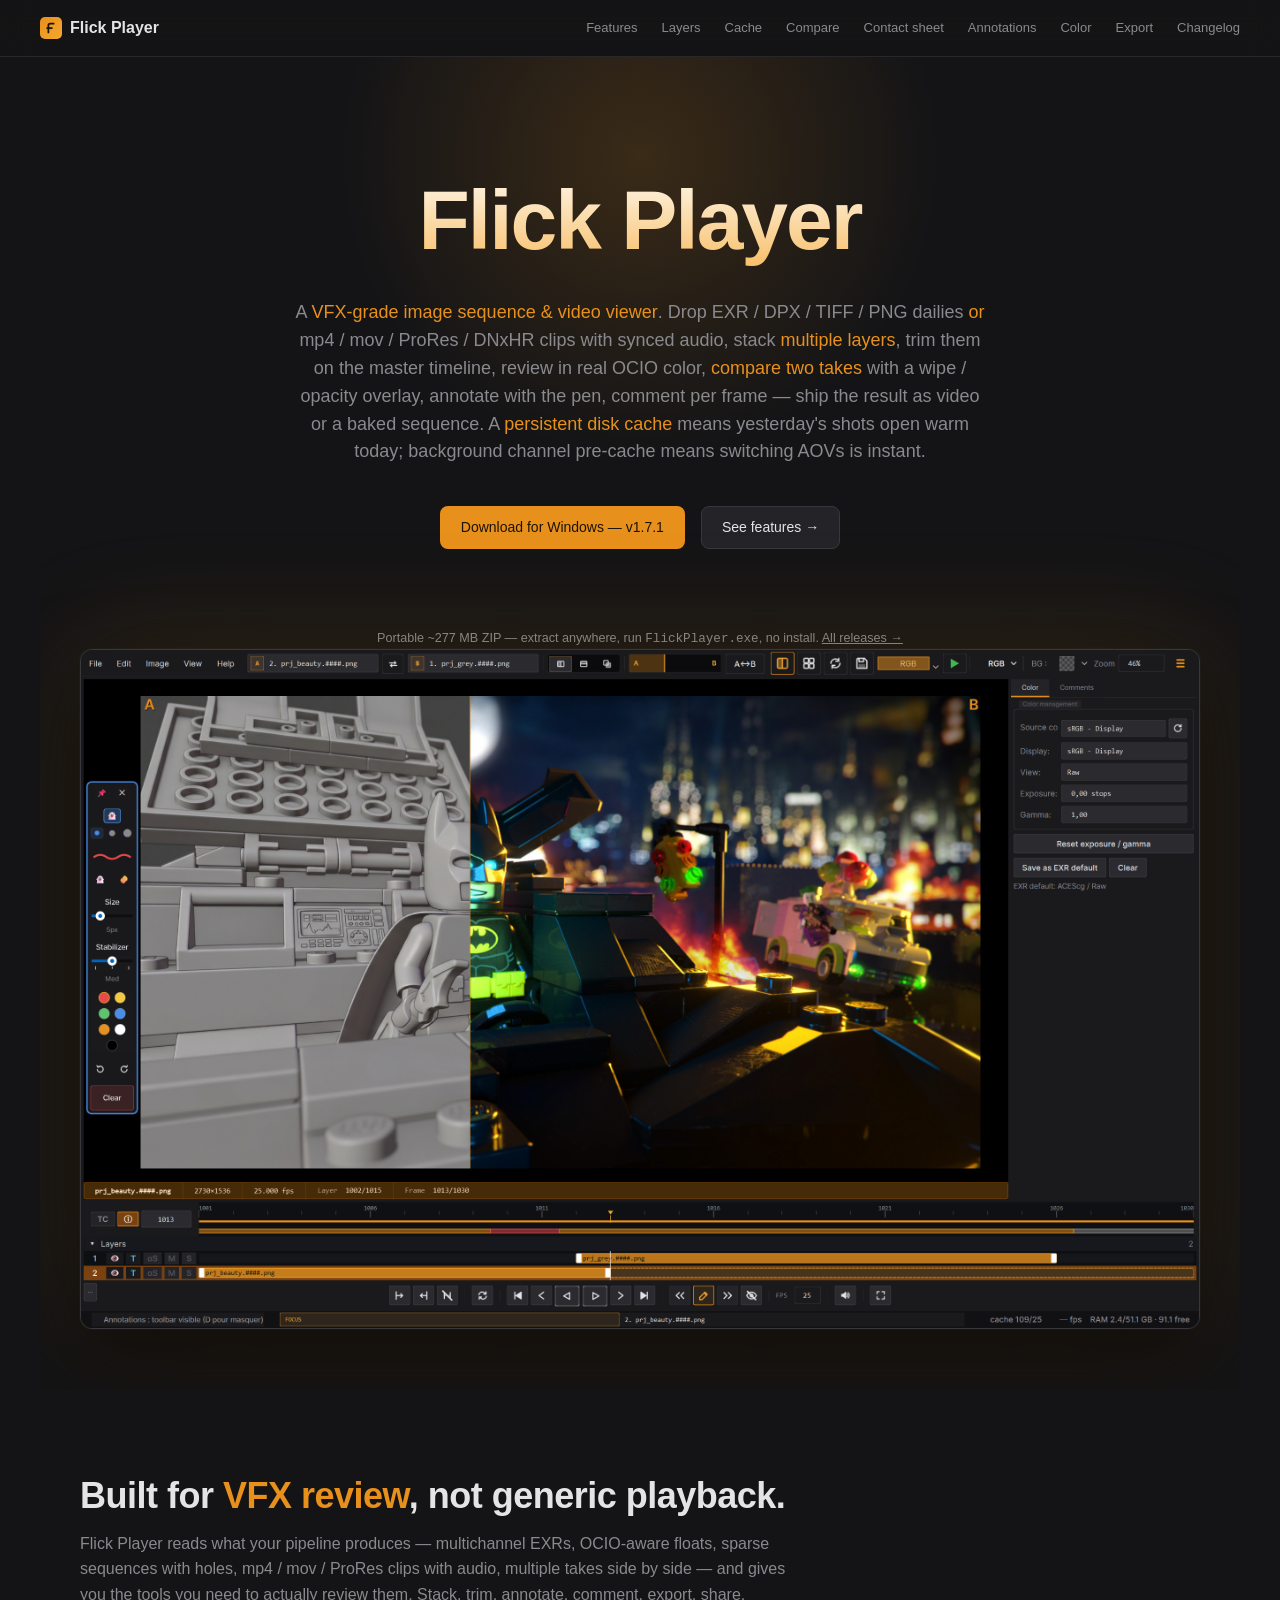
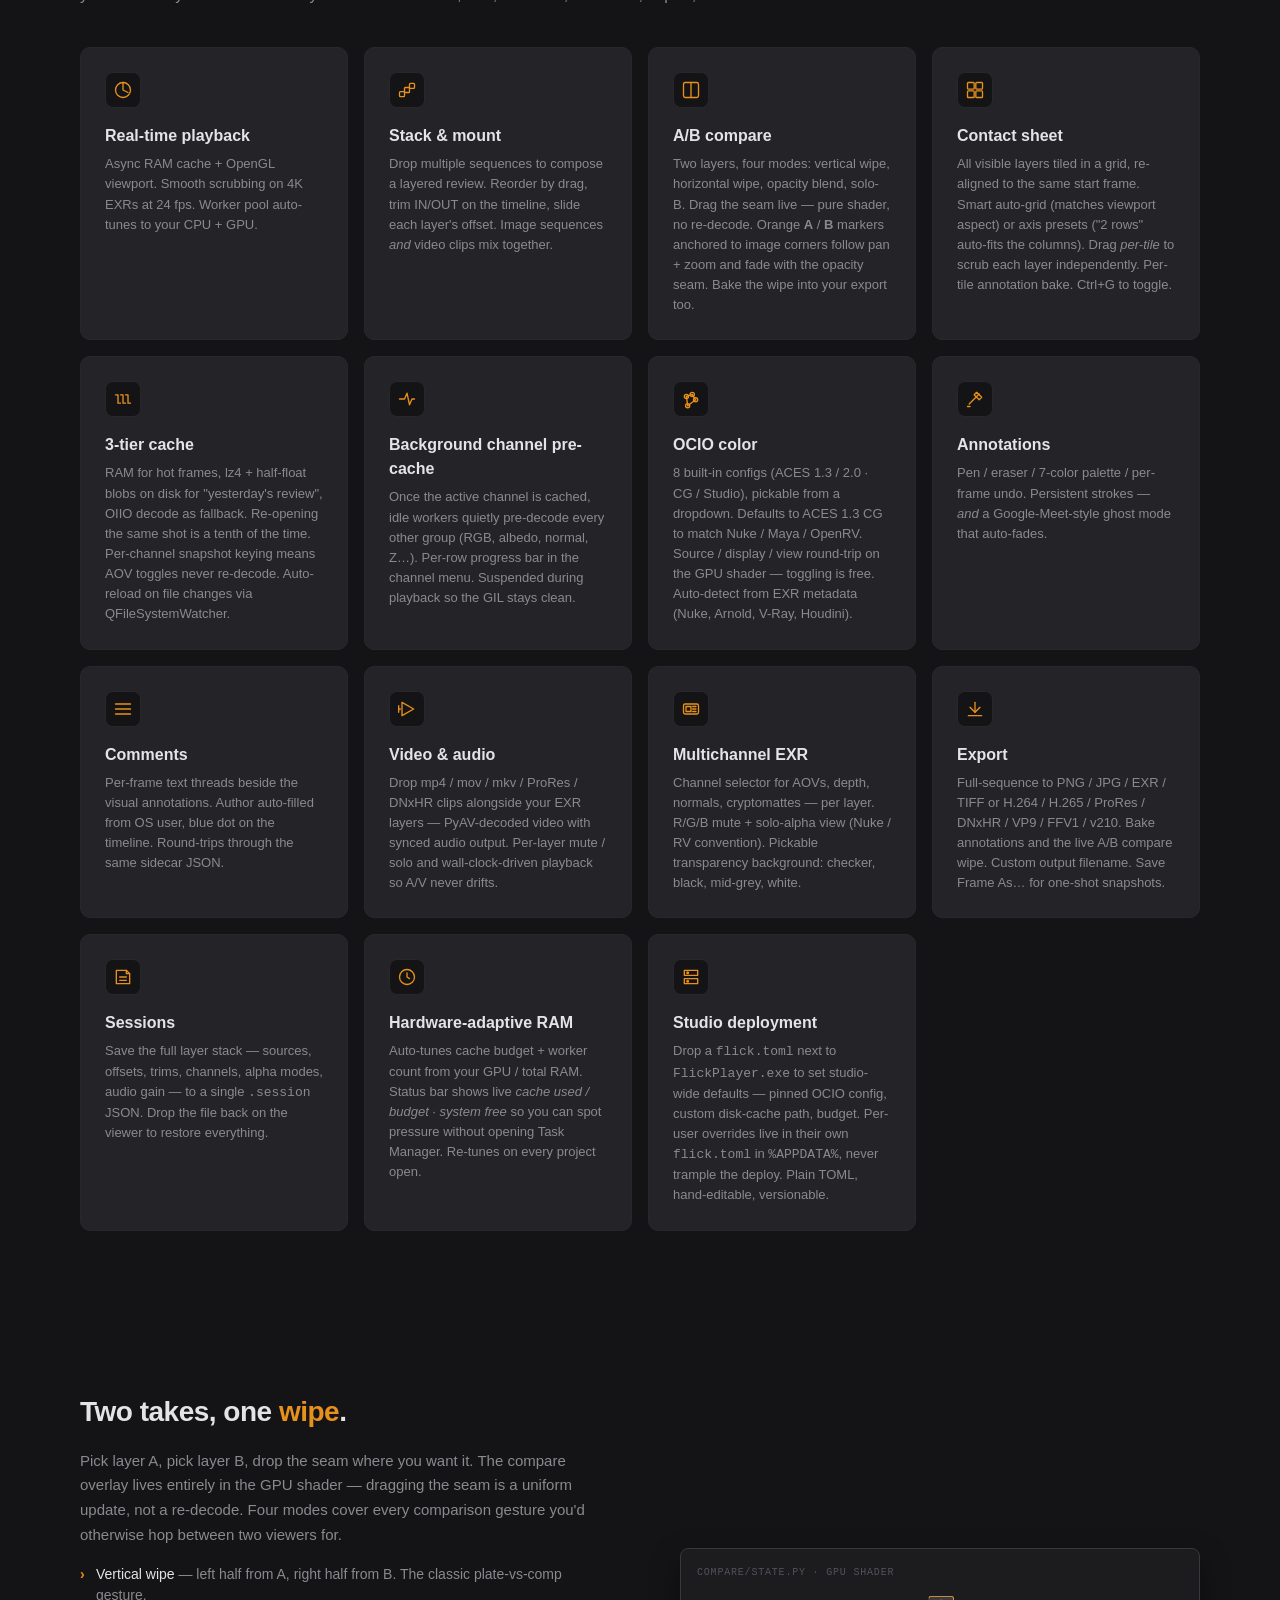
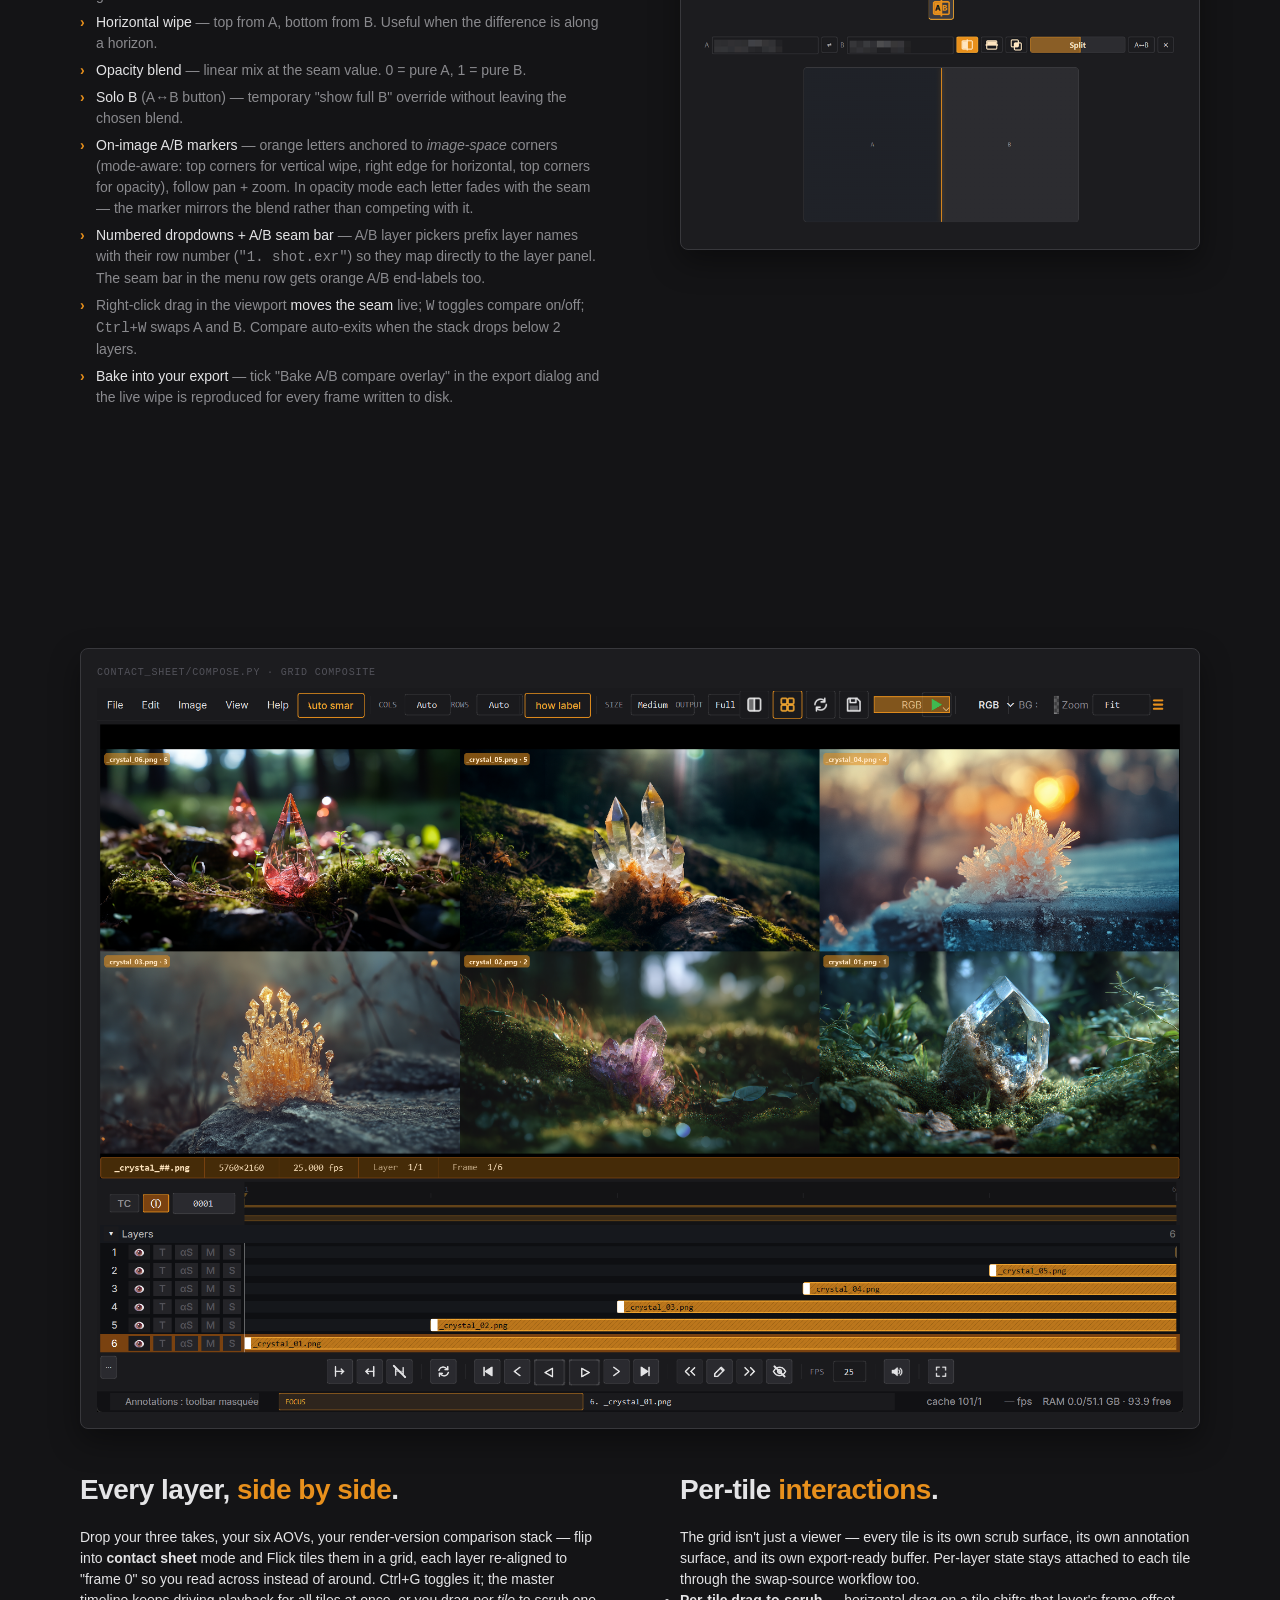
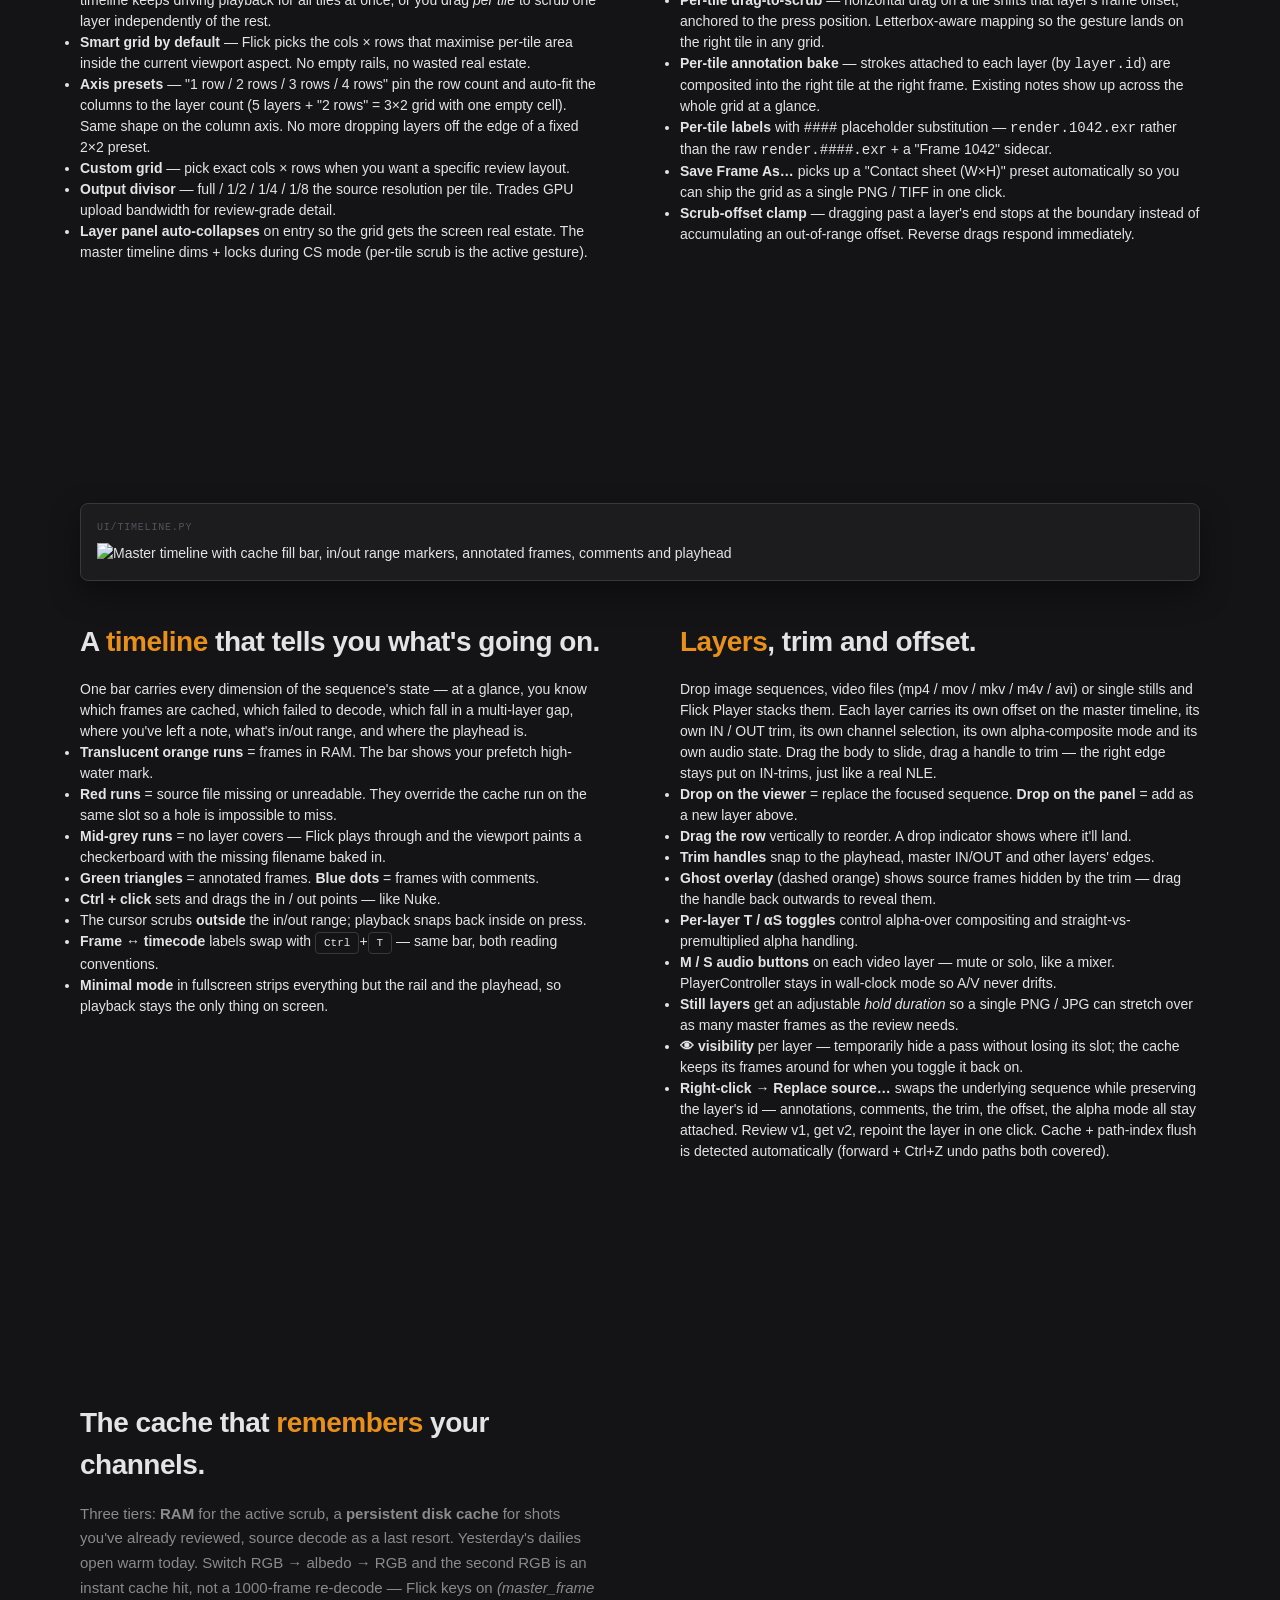
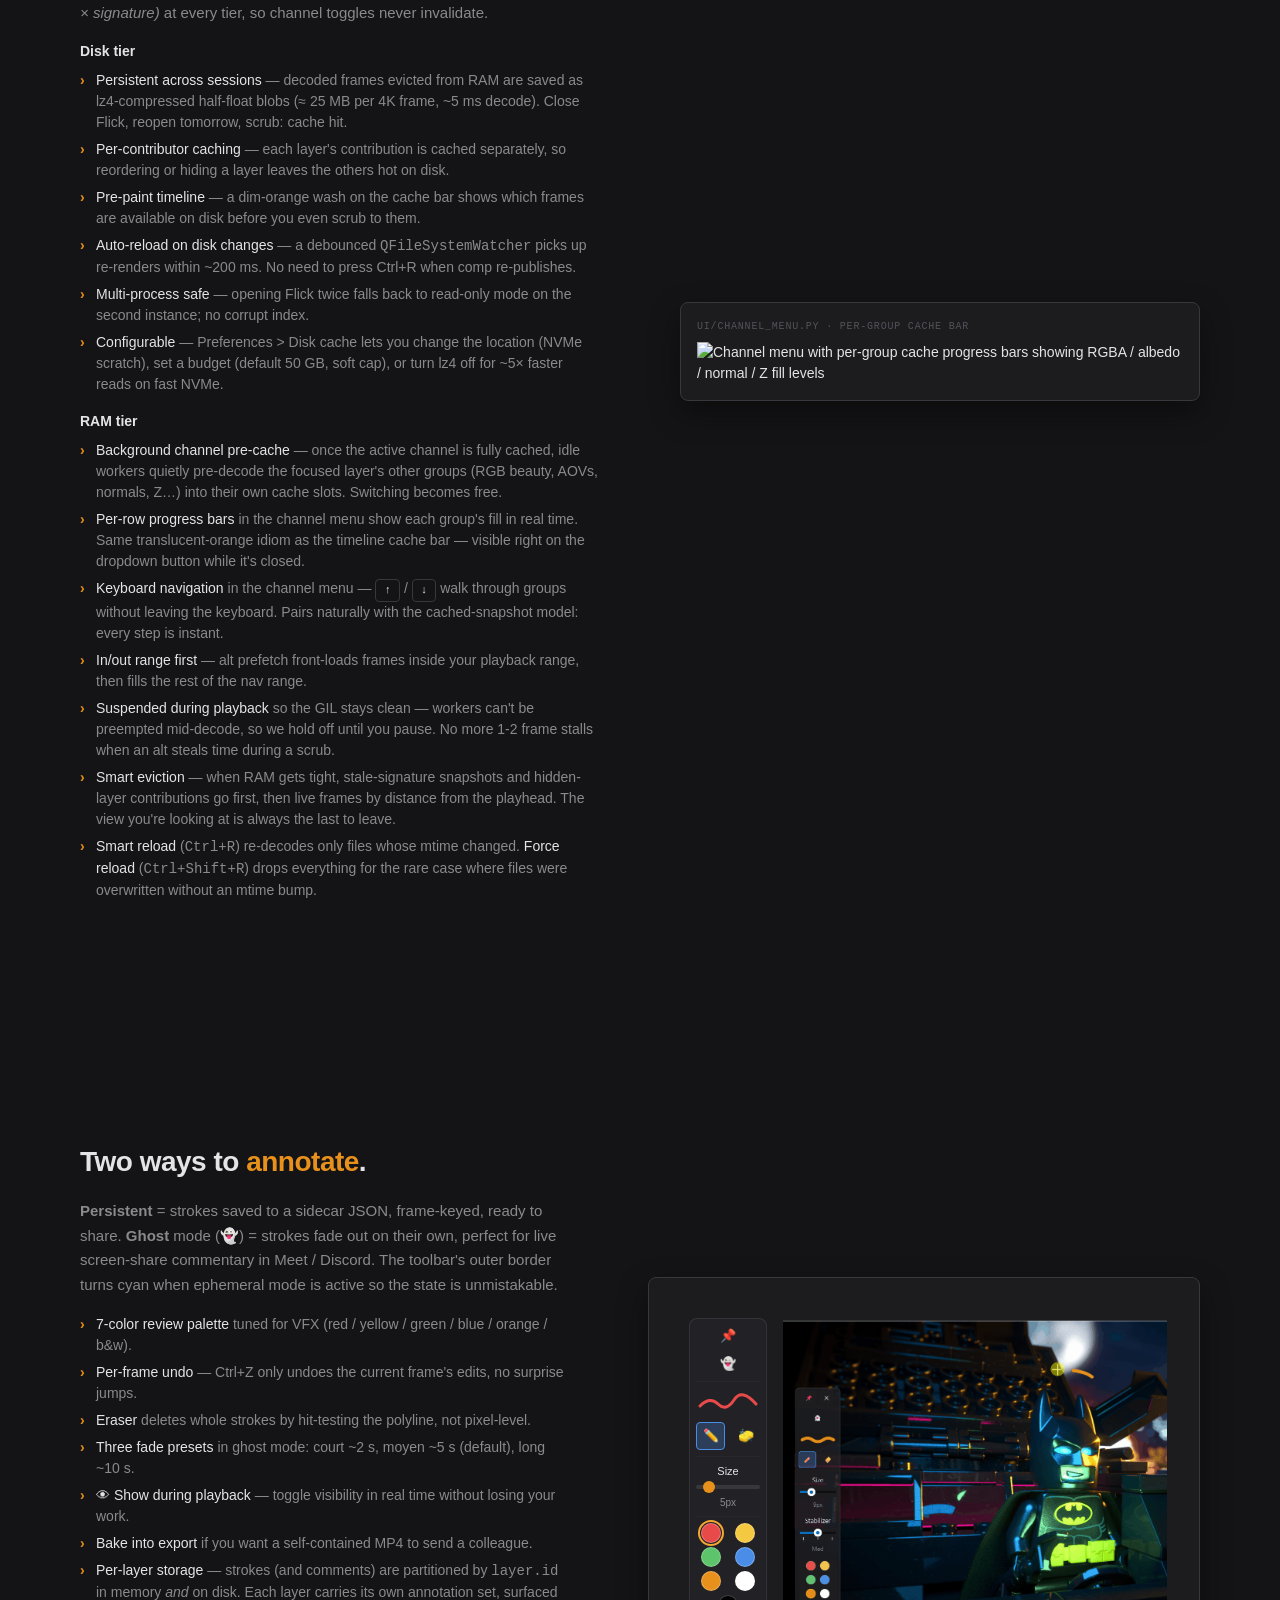
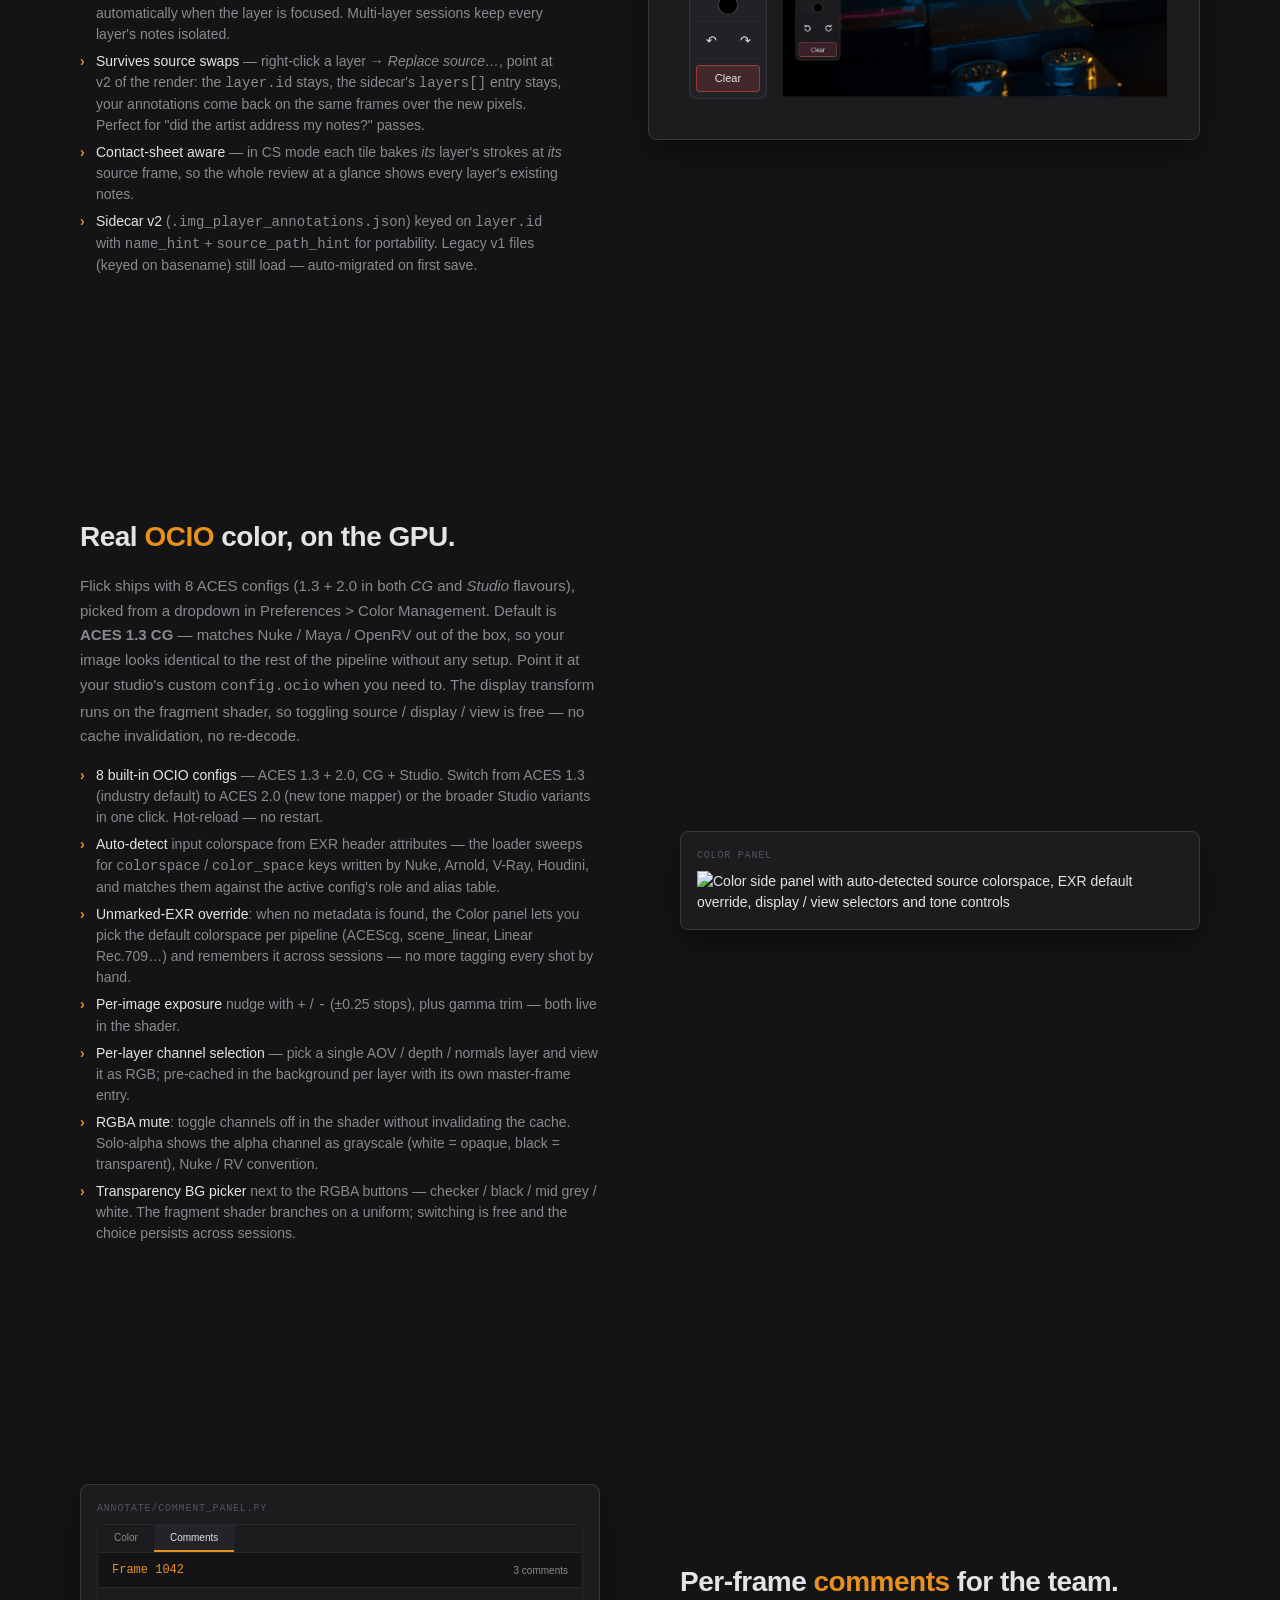
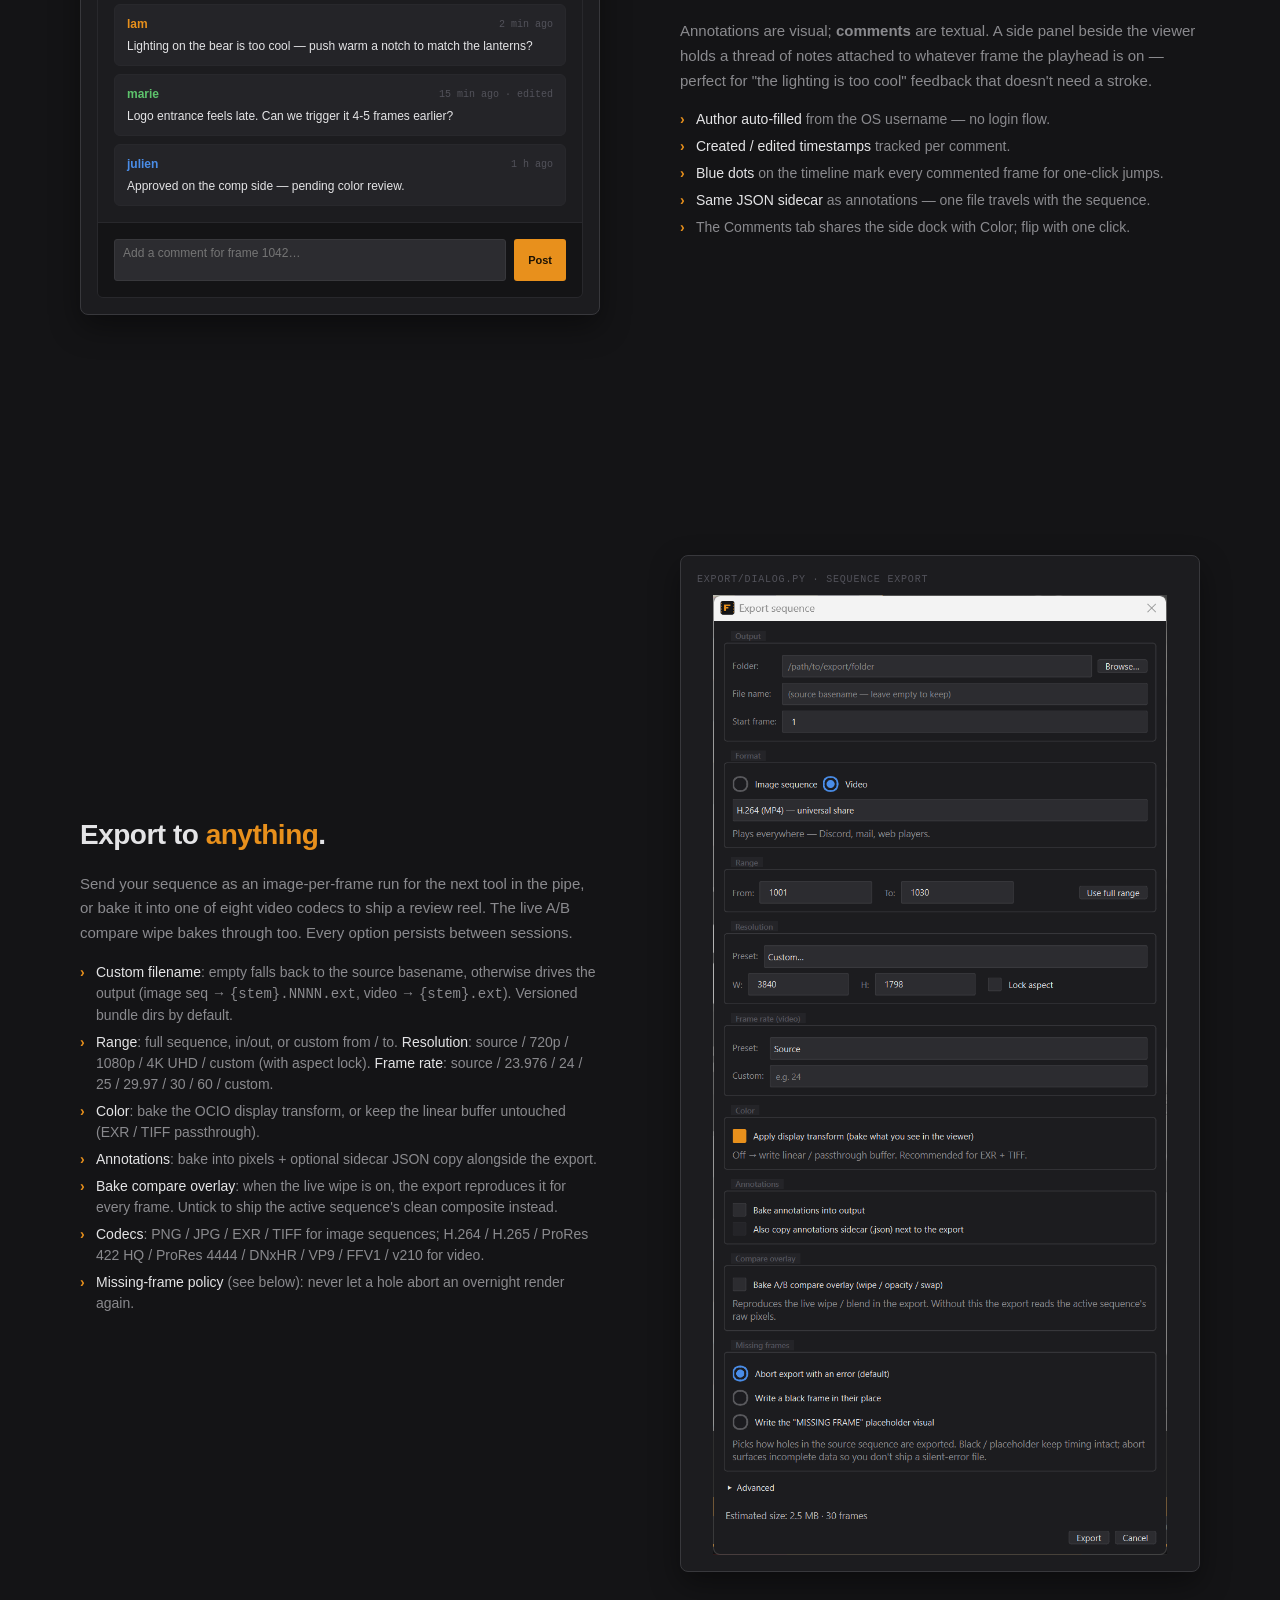
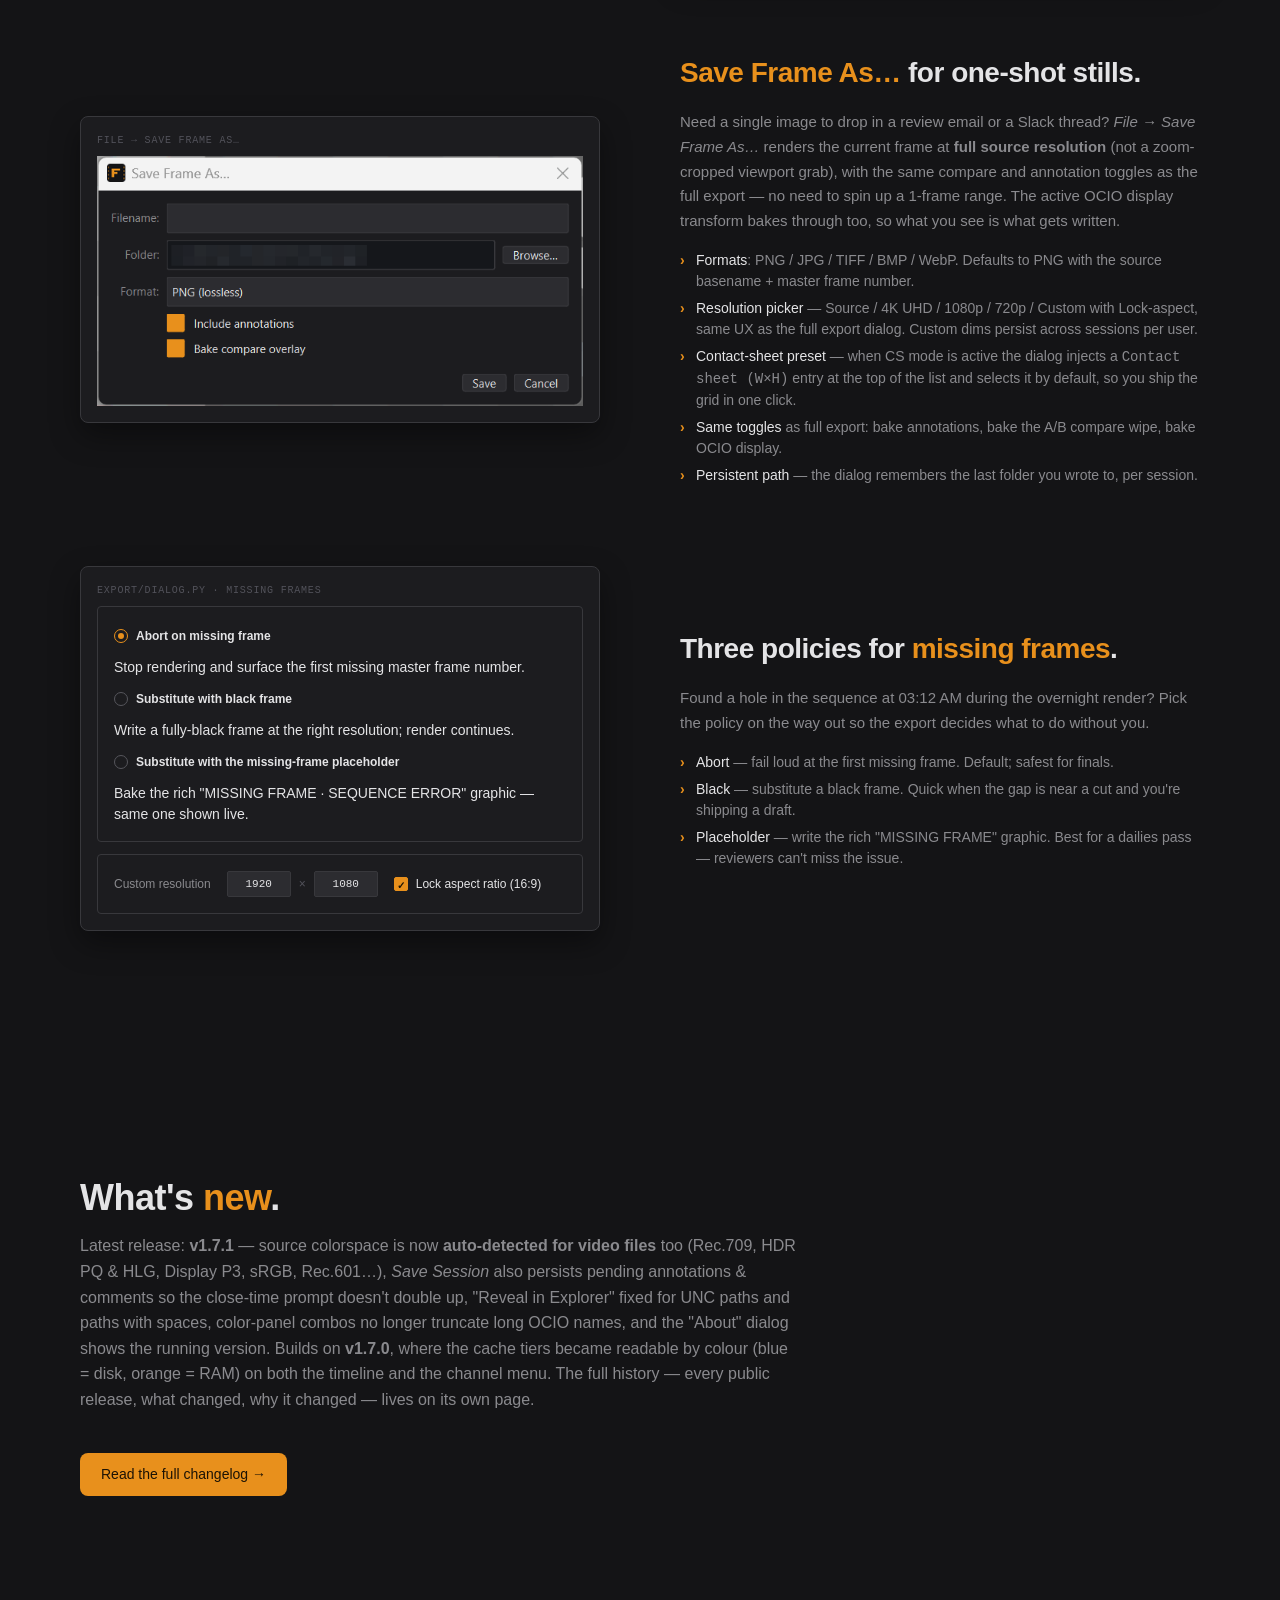
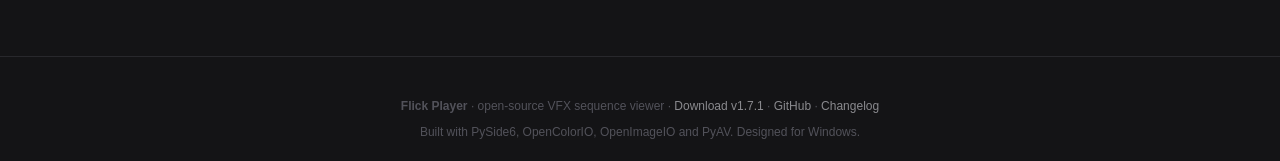
==== docs/website/index.html @ 7c861678 "docs(website): bump download links to v1.7.1 Hero CTA + footer now point at the v1.7.1 GitHub releas" ====
<!doctype html>
<html lang="en">
<head>
<meta charset="utf-8">
<meta name="viewport" content="width=device-width, initial-scale=1">
<title>Flick Player — VFX-grade image sequence viewer</title>
<link rel="stylesheet" href="styles.css">
</head>
<body>

<!-- ============================================================ Header -->
<header>
  <div class="logo">
    <div class="logo-mark">
      <svg width="14" height="14" viewBox="0 0 16 16" fill="none" stroke="#1c1305" stroke-width="2" stroke-linecap="round">
        <path d="M5 13 L5 5 Q5 3 7 3 L11 3"/>
        <path d="M3.5 8 L9 8"/>
      </svg>
    </div>
    Flick Player
  </div>
  <nav>
    <a href="#features">Features</a>
    <a href="#layers">Layers</a>
    <a href="#cache">Cache</a>
    <a href="#compare">Compare</a>
    <a href="#contact-sheet">Contact sheet</a>
    <a href="#annotations">Annotations</a>
    <a href="#color">Color</a>
    <a href="#export">Export</a>
    <a href="changelog.html">Changelog</a>
  </nav>
</header>

<!-- ============================================================ Hero -->
<section class="hero">
  <h1>Flick Player</h1>
  <p class="tag">
    A <em>VFX-grade image sequence &amp; video viewer</em>. Drop EXR / DPX / TIFF / PNG
    dailies <em>or</em> mp4 / mov / ProRes / DNxHR clips with synced audio,
    stack <em>multiple layers</em>, trim them on the master timeline, review in real
    OCIO color, <em>compare two takes</em> with a wipe / opacity overlay, annotate with
    the pen, comment per frame — ship the result as video or a baked sequence.
    A <em>persistent disk cache</em> means yesterday's shots open warm today;
    background channel pre-cache means switching AOVs is instant.
  </p>
  <div class="ctas">
    <a
      class="btn btn-primary"
      href="https://github.com/llethanh/img_player/releases/download/v1.7.1/FlickPlayer_v1.7.1.zip"
    >Download for Windows — v1.7.1</a>
    <a class="btn btn-ghost" href="#features">See features →</a>
  </div>
  <p class="dl-note" style="margin-top: var(--s-sm); font-size: 0.9em; opacity: 0.6;">
    Portable ~277&nbsp;MB ZIP — extract anywhere, run <code>FlickPlayer.exe</code>, no install.
    <a href="https://github.com/llethanh/img_player/releases" style="color: inherit;">All releases →</a>
  </p>

  <div class="app-frame">
    <img src="screenshots/hero.png" alt="Flick Player — main interface with annotation toolbar, missing-frame placeholder, multi-layer timeline and transport bar" class="hero-shot">
  </div>
</section>

<!-- ============================================================ Features grid -->
<section id="features">
  <h2>Built for <span class="accent">VFX review</span>, not generic playback.</h2>
  <p class="lede">
    Flick Player reads what your pipeline produces — multichannel EXRs, OCIO-aware
    floats, sparse sequences with holes, mp4 / mov / ProRes clips with audio,
    multiple takes side by side — and gives you the tools you need to actually
    review them. Stack, trim, annotate, comment, export, share.
  </p>

  <div class="feature-grid">
    <div class="feature-card">
      <div class="icon">
        <svg width="20" height="20" viewBox="0 0 24 24" fill="none" stroke="currentColor" stroke-width="1.6" stroke-linecap="round" stroke-linejoin="round"><circle cx="12" cy="12" r="9"/><path d="M12 3v9l6 3"/></svg>
      </div>
      <h3>Real-time playback</h3>
      <p>Async RAM cache + OpenGL viewport. Smooth scrubbing on 4K EXRs at 24 fps. Worker pool auto-tunes to your CPU + GPU.</p>
    </div>
    <a href="#layers" class="feature-card">
      <div class="icon">
        <svg width="20" height="20" viewBox="0 0 24 24" fill="none" stroke="currentColor" stroke-width="1.6" stroke-linecap="round" stroke-linejoin="round"><rect x="3" y="14" width="6" height="6" rx="1"/><rect x="9" y="9" width="6" height="6" rx="1"/><rect x="15" y="4" width="6" height="6" rx="1"/></svg>
      </div>
      <h3>Stack &amp; mount</h3>
      <p>Drop multiple sequences to compose a layered review. Reorder by drag, trim IN/OUT on the timeline, slide each layer's offset. Image sequences <em>and</em> video clips mix together.</p>
    </a>
    <a href="#compare" class="feature-card">
      <div class="icon">
        <svg width="20" height="20" viewBox="0 0 24 24" fill="none" stroke="currentColor" stroke-width="1.6" stroke-linecap="round" stroke-linejoin="round"><rect x="3" y="3" width="18" height="18" rx="2"/><line x1="12" y1="3" x2="12" y2="21"/></svg>
      </div>
      <h3>A/B compare</h3>
      <p>Two layers, four modes: vertical wipe, horizontal wipe, opacity blend, solo-B. Drag the seam live — pure shader, no re-decode. Orange <strong>A</strong> / <strong>B</strong> markers anchored to image corners follow pan + zoom and fade with the opacity seam. Bake the wipe into your export too.</p>
    </a>
    <a href="#contact-sheet" class="feature-card">
      <div class="icon">
        <svg width="20" height="20" viewBox="0 0 24 24" fill="none" stroke="currentColor" stroke-width="1.6" stroke-linecap="round" stroke-linejoin="round"><rect x="3" y="3" width="8" height="8" rx="1"/><rect x="13" y="3" width="8" height="8" rx="1"/><rect x="3" y="13" width="8" height="8" rx="1"/><rect x="13" y="13" width="8" height="8" rx="1"/></svg>
      </div>
      <h3>Contact sheet</h3>
      <p>All visible layers tiled in a grid, re-aligned to the same start frame. Smart auto-grid (matches viewport aspect) or axis presets ("2 rows" auto-fits the columns). Drag <em>per-tile</em> to scrub each layer independently. Per-tile annotation bake. Ctrl+G to toggle.</p>
    </a>
    <a href="#cache" class="feature-card">
      <div class="icon">
        <svg width="20" height="20" viewBox="0 0 24 24" fill="none" stroke="currentColor" stroke-width="1.6" stroke-linecap="round" stroke-linejoin="round"><polyline points="3 7 6 7 6 17 9 17"/><polyline points="9 7 12 7 12 17 15 17"/><polyline points="15 7 18 7 18 17 21 17"/></svg>
      </div>
      <h3>3-tier cache</h3>
      <p>RAM for hot frames, lz4 + half-float blobs on disk for "yesterday's review", OIIO decode as fallback. Re-opening the same shot is a tenth of the time. Per-channel snapshot keying means AOV toggles never re-decode. Auto-reload on file changes via QFileSystemWatcher.</p>
    </a>
    <a href="#cache" class="feature-card">
      <div class="icon">
        <svg width="20" height="20" viewBox="0 0 24 24" fill="none" stroke="currentColor" stroke-width="1.6" stroke-linecap="round" stroke-linejoin="round"><path d="M3 12h6l3 -7l3 14l3 -7h3"/></svg>
      </div>
      <h3>Background channel pre-cache</h3>
      <p>Once the active channel is cached, idle workers quietly pre-decode every other group (RGB, albedo, normal, Z…). Per-row progress bar in the channel menu. Suspended during playback so the GIL stays clean.</p>
    </a>
    <a href="#color" class="feature-card">
      <div class="icon">
        <svg width="20" height="20" viewBox="0 0 24 24" fill="none" stroke="currentColor" stroke-width="1.6" stroke-linecap="round" stroke-linejoin="round"><circle cx="13.5" cy="6.5" r="2.5"/><circle cx="17.5" cy="13" r="2.5"/><circle cx="8" cy="20" r="2.5"/><circle cx="6.5" cy="9" r="2.5"/><line x1="6.5" y1="9" x2="13.5" y2="6.5"/><line x1="13.5" y1="6.5" x2="17.5" y2="13"/><line x1="8" y1="20" x2="6.5" y2="9"/><line x1="8" y1="20" x2="17.5" y2="13"/></svg>
      </div>
      <h3>OCIO color</h3>
      <p>8 built-in configs (ACES 1.3 / 2.0 · CG / Studio), pickable from a dropdown. Defaults to ACES 1.3 CG to match Nuke / Maya / OpenRV. Source / display / view round-trip on the GPU shader — toggling is free. Auto-detect from EXR metadata (Nuke, Arnold, V-Ray, Houdini).</p>
    </a>
    <a href="#annotations" class="feature-card">
      <div class="icon">
        <svg width="20" height="20" viewBox="0 0 24 24" fill="none" stroke="currentColor" stroke-width="1.6" stroke-linecap="round" stroke-linejoin="round"><path d="M5 18 L17 6"/><path d="M14 4 L20 10 L17 13 L11 7 Z"/><path d="M3 21 L6 21"/></svg>
      </div>
      <h3>Annotations</h3>
      <p>Pen / eraser / 7-color palette / per-frame undo. Persistent strokes — <em>and</em> a Google-Meet-style ghost mode that auto-fades.</p>
    </a>
    <a href="#comments" class="feature-card">
      <div class="icon">
        <svg width="20" height="20" viewBox="0 0 24 24" fill="none" stroke="currentColor" stroke-width="1.6" stroke-linecap="round" stroke-linejoin="round"><path d="M3 6h18M3 12h18M3 18h18"/></svg>
      </div>
      <h3>Comments</h3>
      <p>Per-frame text threads beside the visual annotations. Author auto-filled from OS user, blue dot on the timeline. Round-trips through the same sidecar JSON.</p>
    </a>
    <div class="feature-card">
      <div class="icon">
        <svg width="20" height="20" viewBox="0 0 24 24" fill="none" stroke="currentColor" stroke-width="1.6" stroke-linecap="round" stroke-linejoin="round"><polygon points="6 4 20 12 6 20 6 4"/><path d="M2 8 v8"/><path d="M2 12 h2"/></svg>
      </div>
      <h3>Video &amp; audio</h3>
      <p>Drop mp4 / mov / mkv / ProRes / DNxHR clips alongside your EXR layers — PyAV-decoded video with synced audio output. Per-layer mute / solo and wall-clock-driven playback so A/V never drifts.</p>
    </div>
    <div class="feature-card">
      <div class="icon">
        <svg width="20" height="20" viewBox="0 0 24 24" fill="none" stroke="currentColor" stroke-width="1.6" stroke-linecap="round" stroke-linejoin="round"><rect x="3" y="6" width="18" height="12" rx="2"/><rect x="6" y="9" width="6" height="6"/><line x1="14" y1="9" x2="18" y2="9"/><line x1="14" y1="12" x2="18" y2="12"/><line x1="14" y1="15" x2="18" y2="15"/></svg>
      </div>
      <h3>Multichannel EXR</h3>
      <p>Channel selector for AOVs, depth, normals, cryptomattes — per layer. R/G/B mute + solo-alpha view (Nuke / RV convention). Pickable transparency background: checker, black, mid-grey, white.</p>
    </div>
    <a href="#export" class="feature-card">
      <div class="icon">
        <svg width="20" height="20" viewBox="0 0 24 24" fill="none" stroke="currentColor" stroke-width="1.6" stroke-linecap="round" stroke-linejoin="round"><path d="M12 4v12"/><polyline points="6 10 12 16 18 10"/><path d="M4 20h16"/></svg>
      </div>
      <h3>Export</h3>
      <p>Full-sequence to PNG / JPG / EXR / TIFF or H.264 / H.265 / ProRes / DNxHR / VP9 / FFV1 / v210. Bake annotations and the live A/B compare wipe. Custom output filename. Save Frame As… for one-shot snapshots.</p>
    </a>
    <div class="feature-card">
      <div class="icon">
        <svg width="20" height="20" viewBox="0 0 24 24" fill="none" stroke="currentColor" stroke-width="1.6" stroke-linecap="round" stroke-linejoin="round"><path d="M4 4h12l4 4v12H4z"/><path d="M16 4v4h4"/><path d="M8 12h8M8 16h8"/></svg>
      </div>
      <h3>Sessions</h3>
      <p>Save the full layer stack — sources, offsets, trims, channels, alpha modes, audio gain — to a single <code>.session</code> JSON. Drop the file back on the viewer to restore everything.</p>
    </div>
    <div class="feature-card">
      <div class="icon">
        <svg width="20" height="20" viewBox="0 0 24 24" fill="none" stroke="currentColor" stroke-width="1.6" stroke-linecap="round" stroke-linejoin="round"><circle cx="12" cy="12" r="9"/><path d="M12 7v5l3 2"/></svg>
      </div>
      <h3>Hardware-adaptive RAM</h3>
      <p>Auto-tunes cache budget + worker count from your GPU / total RAM. Status bar shows live <em>cache used / budget · system free</em> so you can spot pressure without opening Task Manager. Re-tunes on every project open.</p>
    </div>
    <div class="feature-card">
      <div class="icon">
        <svg width="20" height="20" viewBox="0 0 24 24" fill="none" stroke="currentColor" stroke-width="1.6" stroke-linecap="round" stroke-linejoin="round"><path d="M4 4h16v6H4z"/><path d="M4 14h16v6H4z"/><circle cx="8" cy="7" r="1" fill="currentColor"/><circle cx="8" cy="17" r="1" fill="currentColor"/></svg>
      </div>
      <h3>Studio deployment</h3>
      <p>Drop a <code>flick.toml</code> next to <code>FlickPlayer.exe</code> to set studio-wide defaults — pinned OCIO config, custom disk-cache path, budget. Per-user overrides live in their own <code>flick.toml</code> in <code>%APPDATA%</code>, never trample the deploy. Plain TOML, hand-editable, versionable.</p>
    </div>
  </div>
</section>


<!-- ============================================================ Compare -->
<section id="compare">
  <div class="feature-detail">
    <div class="copy">
      <h2>Two takes, one <span class="accent">wipe</span>.</h2>
      <p>
        Pick layer A, pick layer B, drop the seam where you want it. The compare
        overlay lives entirely in the GPU shader — dragging the seam is a uniform
        update, not a re-decode. Four modes cover every comparison gesture you'd
        otherwise hop between two viewers for.
      </p>
      <ul>
        <li><b>Vertical wipe</b> — left half from A, right half from B. The classic plate-vs-comp gesture.</li>
        <li><b>Horizontal wipe</b> — top from A, bottom from B. Useful when the difference is along a horizon.</li>
        <li><b>Opacity blend</b> — linear mix at the seam value. 0 = pure A, 1 = pure B.</li>
        <li><b>Solo B</b> (A↔B button) — temporary "show full B" override without leaving the chosen blend.</li>
        <li><b>On-image A/B markers</b> — orange letters anchored to <em>image-space</em> corners (mode-aware: top corners for vertical wipe, right edge for horizontal, top corners for opacity), follow pan + zoom. In opacity mode each letter fades with the seam — the marker mirrors the blend rather than competing with it.</li>
        <li><b>Numbered dropdowns + A/B seam bar</b> — A/B layer pickers prefix layer names with their row number (<code>"1. shot.exr"</code>) so they map directly to the layer panel. The seam bar in the menu row gets orange A/B end-labels too.</li>
        <li>Right-click drag in the viewport <b>moves the seam</b> live; <code>W</code> toggles compare on/off; <code>Ctrl+W</code> swaps A and B. Compare auto-exits when the stack drops below 2 layers.</li>
        <li><b>Bake into your export</b> — tick "Bake A/B compare overlay" in the export dialog and the live wipe is reproduced for every frame written to disk.</li>
      </ul>
    </div>
    <div class="mockup mockup-fit">
      <div class="mockup-label">compare/state.py · GPU shader</div>
      <img src="screenshots/compare_tool.png" alt="Two-layer A/B compare overlay with vertical seam between layer A and layer B" class="mockup-shot">
    </div>
  </div>
</section>

<!-- ============================================================ Contact sheet -->
<section id="contact-sheet">
  <div class="feature-stack">
    <div class="mockup mockup-wide">
      <div class="mockup-label">contact_sheet/compose.py · grid composite</div>
      <img src="screenshots/contact sheet mode.png" alt="Contact sheet mode showing every visible layer tiled in a grid, each with its own label and frame number" class="mockup-shot">
    </div>
    <div class="copy-twoup">
      <div class="copy">
        <h2>Every layer, <span class="accent">side by side</span>.</h2>
        <p>
          Drop your three takes, your six AOVs, your render-version comparison
          stack — flip into <b>contact sheet</b> mode and Flick tiles them in a
          grid, each layer re-aligned to "frame 0" so you read across instead of
          around. Ctrl+G toggles it; the master timeline keeps driving playback
          for all tiles at once, or you drag <em>per tile</em> to scrub one layer
          independently of the rest.
        </p>
        <ul>
          <li><b>Smart grid by default</b> — Flick picks the cols × rows that
              maximise per-tile area inside the current viewport aspect. No
              empty rails, no wasted real estate.</li>
          <li><b>Axis presets</b> — "1 row / 2 rows / 3 rows / 4 rows" pin the
              row count and auto-fit the columns to the layer count (5 layers +
              "2 rows" = 3×2 grid with one empty cell). Same shape on the
              column axis. No more dropping layers off the edge of a fixed 2×2
              preset.</li>
          <li><b>Custom grid</b> — pick exact cols × rows when you want a
              specific review layout.</li>
          <li><b>Output divisor</b> — full / 1/2 / 1/4 / 1/8 the source
              resolution per tile. Trades GPU upload bandwidth for review-grade
              detail.</li>
          <li><b>Layer panel auto-collapses</b> on entry so the grid gets the
              screen real estate. The master timeline dims + locks during CS
              mode (per-tile scrub is the active gesture).</li>
        </ul>
      </div>
      <div class="copy">
        <h2>Per-tile <span class="accent">interactions</span>.</h2>
        <p>
          The grid isn't just a viewer — every tile is its own scrub surface,
          its own annotation surface, and its own export-ready buffer. Per-layer
          state stays attached to each tile through the swap-source workflow
          too.
        </p>
        <ul>
          <li><b>Per-tile drag-to-scrub</b> — horizontal drag on a tile shifts
              that layer's frame offset, anchored to the press position.
              Letterbox-aware mapping so the gesture lands on the right tile in
              any grid.</li>
          <li><b>Per-tile annotation bake</b> — strokes attached to each layer
              (by <code>layer.id</code>) are composited into the right tile at
              the right frame. Existing notes show up across the whole grid at
              a glance.</li>
          <li><b>Per-tile labels</b> with <code>####</code> placeholder
              substitution — <code>render.1042.exr</code> rather than the raw
              <code>render.####.exr</code> + a "Frame 1042" sidecar.</li>
          <li><b>Save Frame As…</b> picks up a "Contact sheet (W×H)" preset
              automatically so you can ship the grid as a single PNG / TIFF in
              one click.</li>
          <li><b>Scrub-offset clamp</b> — dragging past a layer's end stops at
              the boundary instead of accumulating an out-of-range offset.
              Reverse drags respond immediately.</li>
        </ul>
      </div>
    </div>
  </div>
</section>

<!-- ============================================================ Timeline -->
<section id="timeline">
  <div class="feature-stack">
    <div class="mockup mockup-wide">
      <div class="mockup-label">ui/timeline.py</div>
      <img src="screenshots/timeline.png" alt="Master timeline with cache fill bar, in/out range markers, annotated frames, comments and playhead" class="mockup-shot">
    </div>
    <div class="copy-twoup">
      <div class="copy">
        <h2>A <span class="accent">timeline</span> that tells you what's going on.</h2>
        <p>
          One bar carries every dimension of the sequence's state — at a glance, you
          know which frames are cached, which failed to decode, which fall in a
          multi-layer gap, where you've left a note, what's in/out range, and where
          the playhead is.
        </p>
        <ul>
          <li><b>Translucent orange runs</b> = frames in RAM. The bar shows your prefetch high-water mark.</li>
          <li><b>Red runs</b> = source file missing or unreadable. They override the cache run on the same slot so a hole is impossible to miss.</li>
          <li><b>Mid-grey runs</b> = no layer covers — Flick plays through and the viewport paints a checkerboard with the missing filename baked in.</li>
          <li><b>Green triangles</b> = annotated frames. <b>Blue dots</b> = frames with comments.</li>
          <li><b>Ctrl + click</b> sets and drags the in / out points — like Nuke.</li>
          <li>The cursor scrubs <b>outside</b> the in/out range; playback snaps back inside on press.</li>
          <li><b>Frame ↔ timecode</b> labels swap with <span class="kbd">Ctrl</span>+<span class="kbd">T</span> — same bar, both reading conventions.</li>
          <li><b>Minimal mode</b> in fullscreen strips everything but the rail and the playhead, so playback stays the only thing on screen.</li>
        </ul>
      </div>
      <div class="copy" id="layers">
        <h2><span class="accent">Layers</span>, trim and offset.</h2>
        <p>
          Drop image sequences, video files (mp4 / mov / mkv / m4v / avi) or single
          stills and Flick Player stacks them. Each layer carries its own offset on
          the master timeline, its own IN / OUT trim, its own channel selection, its
          own alpha-composite mode and its own audio state. Drag the body to slide,
          drag a handle to trim — the right edge stays put on IN-trims, just like a
          real NLE.
        </p>
        <ul>
          <li><b>Drop on the viewer</b> = replace the focused sequence. <b>Drop on the panel</b> = add as a new layer above.</li>
          <li><b>Drag the row</b> vertically to reorder. A drop indicator shows where it'll land.</li>
          <li><b>Trim handles</b> snap to the playhead, master IN/OUT and other layers' edges.</li>
          <li><b>Ghost overlay</b> (dashed orange) shows source frames hidden by the trim — drag the handle back outwards to reveal them.</li>
          <li><b>Per-layer T / αS toggles</b> control alpha-over compositing and straight-vs-premultiplied alpha handling.</li>
          <li><b>M / S audio buttons</b> on each video layer — mute or solo, like a mixer. PlayerController stays in wall-clock mode so A/V never drifts.</li>
          <li><b>Still layers</b> get an adjustable <em>hold duration</em> so a single PNG / JPG can stretch over as many master frames as the review needs.</li>
          <li><b>👁 visibility</b> per layer — temporarily hide a pass without losing its slot; the cache keeps its frames around for when you toggle it back on.</li>
          <li><b>Right-click → Replace source…</b> swaps the underlying sequence
              while preserving the layer's id — annotations, comments, the trim,
              the offset, the alpha mode all stay attached. Review v1, get v2,
              repoint the layer in one click. Cache + path-index flush is
              detected automatically (forward + Ctrl+Z undo paths both
              covered).</li>
        </ul>
      </div>
    </div>
  </div>
</section>

<!-- ============================================================ Cache -->
<section id="cache">
  <div class="feature-detail">
    <div class="copy">
      <h2>The cache that <span class="accent">remembers</span> your channels.</h2>
      <p>
        Three tiers: <b>RAM</b> for the active scrub, a <b>persistent disk cache</b>
        for shots you've already reviewed, source decode as a last resort. Yesterday's
        dailies open warm today. Switch RGB → albedo → RGB and the second RGB is an
        instant cache hit, not a 1000-frame re-decode — Flick keys on
        <em>(master_frame × signature)</em> at every tier, so channel toggles never
        invalidate.
      </p>
      <h4 style="margin-top: var(--s-md); margin-bottom: var(--s-sm);">Disk tier</h4>
      <ul>
        <li><b>Persistent across sessions</b> — decoded frames evicted from RAM are saved as lz4-compressed half-float blobs (≈ 25 MB per 4K frame, ~5 ms decode). Close Flick, reopen tomorrow, scrub: cache hit.</li>
        <li><b>Per-contributor caching</b> — each layer's contribution is cached separately, so reordering or hiding a layer leaves the others hot on disk.</li>
        <li><b>Pre-paint timeline</b> — a dim-orange wash on the cache bar shows which frames are available on disk before you even scrub to them.</li>
        <li><b>Auto-reload on disk changes</b> — a debounced <code>QFileSystemWatcher</code> picks up re-renders within ~200 ms. No need to press Ctrl+R when comp re-publishes.</li>
        <li><b>Multi-process safe</b> — opening Flick twice falls back to read-only mode on the second instance; no corrupt index.</li>
        <li><b>Configurable</b> — Preferences &gt; Disk cache lets you change the location (NVMe scratch), set a budget (default 50 GB, soft cap), or turn lz4 off for ~5× faster reads on fast NVMe.</li>
      </ul>
      <h4 style="margin-top: var(--s-md); margin-bottom: var(--s-sm);">RAM tier</h4>
      <ul>
        <li><b>Background channel pre-cache</b> — once the active channel is fully cached, idle workers quietly pre-decode the focused layer's other groups (RGB beauty, AOVs, normals, Z…) into their own cache slots. Switching becomes free.</li>
        <li><b>Per-row progress bars</b> in the channel menu show each group's fill in real time. Same translucent-orange idiom as the timeline cache bar — visible right on the dropdown button while it's closed.</li>
        <li><b>Keyboard navigation</b> in the channel menu — <span class="kbd">↑</span> / <span class="kbd">↓</span> walk through groups without leaving the keyboard. Pairs naturally with the cached-snapshot model: every step is instant.</li>
        <li><b>In/out range first</b> — alt prefetch front-loads frames inside your playback range, then fills the rest of the nav range.</li>
        <li><b>Suspended during playback</b> so the GIL stays clean — workers can't be preempted mid-decode, so we hold off until you pause. No more 1-2 frame stalls when an alt steals time during a scrub.</li>
        <li><b>Smart eviction</b> — when RAM gets tight, stale-signature snapshots and hidden-layer contributions go first, then live frames by distance from the playhead. The view you're looking at is always the last to leave.</li>
        <li><b>Smart reload</b> (<code>Ctrl+R</code>) re-decodes only files whose mtime changed. <b>Force reload</b> (<code>Ctrl+Shift+R</code>) drops everything for the rare case where files were overwritten without an mtime bump.</li>
      </ul>
    </div>
    <div class="mockup mockup-fit">
      <div class="mockup-label">ui/channel_menu.py · per-group cache bar</div>
      <img src="screenshots/cache channels.png" alt="Channel menu with per-group cache progress bars showing RGBA / albedo / normal / Z fill levels" class="mockup-shot">
    </div>
  </div>
</section>

<!-- ============================================================ Annotations -->
<section id="annotations">
  <div class="feature-detail">
    <div class="copy">
      <h2>Two ways to <span class="accent">annotate</span>.</h2>
      <p>
        <b>Persistent</b> = strokes saved to a sidecar JSON, frame-keyed, ready to share.
        <b>Ghost</b> mode (👻) = strokes fade out on their own, perfect for live
        screen-share commentary in Meet / Discord. The toolbar's outer border turns
        cyan when ephemeral mode is active so the state is unmistakable.
      </p>
      <ul>
        <li><b>7-color review palette</b> tuned for VFX (red / yellow / green / blue / orange / b&amp;w).</li>
        <li><b>Per-frame undo</b> — Ctrl+Z only undoes the current frame's edits, no surprise jumps.</li>
        <li><b>Eraser</b> deletes whole strokes by hit-testing the polyline, not pixel-level.</li>
        <li><b>Three fade presets</b> in ghost mode: court ~2 s, moyen ~5 s (default), long ~10 s.</li>
        <li><b>👁 Show during playback</b> — toggle visibility in real time without losing your work.</li>
        <li><b>Bake into export</b> if you want a self-contained MP4 to send a colleague.</li>
        <li><b>Per-layer storage</b> — strokes (and comments) are partitioned by
            <code>layer.id</code> in memory <em>and</em> on disk. Each layer carries
            its own annotation set, surfaced automatically when the layer is
            focused. Multi-layer sessions keep every layer's notes isolated.</li>
        <li><b>Survives source swaps</b> — right-click a layer →
            <em>Replace source…</em>, point at v2 of the render: the
            <code>layer.id</code> stays, the sidecar's
            <code>layers[<layer.id>]</code> entry stays, your annotations come
            back on the same frames over the new pixels. Perfect for "did the
            artist address my notes?" passes.</li>
        <li><b>Contact-sheet aware</b> — in CS mode each tile bakes <em>its</em>
            layer's strokes at <em>its</em> source frame, so the whole review at
            a glance shows every layer's existing notes.</li>
        <li><b>Sidecar v2</b> (<code>.img_player_annotations.json</code>) keyed
            on <code>layer.id</code> with <code>name_hint</code> +
            <code>source_path_hint</code> for portability. Legacy v1 files
            (keyed on basename) still load — auto-migrated on first save.</li>
      </ul>
    </div>
    <div class="mockup" style="display: flex; flex-direction: row; align-items: center; justify-content: center; gap: var(--s-md); padding: var(--s-xl) calc(var(--s-xl) + 56px) var(--s-xl) var(--s-xl);">

      <!-- Pixel-faithful reproduction of AnnotationToolbar in float mode.
           Width 78, padding 6, gap 6 — same as toolbar.py. -->
      <div class="ann-toolbar">
        <div class="row-center">
          <div class="ann-btn size-pin" title="📌 Pin (float ⇄ dock)">📌</div>
        </div>
        <div class="row-center">
          <div class="ann-btn size-pin" title="👻 Ghost mode (G)">👻</div>
        </div>
        <div class="ann-sep"></div>
        <div class="ann-stroke">
          <svg width="64" height="20" viewBox="0 0 64 20">
            <path d="M4 14 Q 14 4 22 12 T 38 8 T 60 12"
                  stroke="#E84A4A" stroke-width="3" fill="none" stroke-linecap="round"/>
          </svg>
        </div>
        <div class="ann-row">
          <div class="ann-btn size-tool checked" title="Pen (P)">✏️</div>
          <div class="ann-btn size-tool"         title="Eraser (E)">🧽</div>
        </div>
        <div class="ann-sep"></div>
        <div class="ann-size-caption">Size</div>
        <input type="range" min="1" max="30" value="5" class="ann-slider">
        <div class="ann-size-value">5px</div>
        <div class="ann-sep"></div>
        <div class="ann-palette">
          <div class="ann-swatch checked" style="background: #E84A4A" title="red"></div>
          <div class="ann-swatch"         style="background: #F5C842" title="yellow"></div>
          <div class="ann-swatch"         style="background: #5DC46C" title="green"></div>
          <div class="ann-swatch"         style="background: #4A8DE8" title="blue"></div>
          <div class="ann-swatch"         style="background: #E8901C" title="orange"></div>
          <div class="ann-swatch"         style="background: #FFFFFF" title="white"></div>
          <div class="ann-swatch last"    style="background: #000000" title="black"></div>
        </div>
        <div class="ann-sep"></div>
        <div class="ann-row">
          <div class="ann-btn size-action" title="Undo (Ctrl+Z)">↶</div>
          <div class="ann-btn size-action" title="Redo (Ctrl+Y)">↷</div>
        </div>
        <div class="ann-sep"></div>
        <div class="ann-clear">Clear</div>
      </div>

      <img src="screenshots/annotation.gif" alt="Annotation pen drawing strokes live on a frame, with per-frame undo and color palette" class="mockup-shot" style="flex: 1 1 480px; min-width: 320px; max-width: 100%; height: auto; border-radius: var(--radius); border: 1px solid var(--border); transform: scale(1.2); transform-origin: left center;">
    </div>
  </div>
</section>

<!-- ============================================================ OCIO color -->
<section id="color">
  <div class="feature-detail">
    <div class="copy">
      <h2>Real <span class="accent">OCIO</span> color, on the GPU.</h2>
      <p>
        Flick ships with 8 ACES configs (1.3 + 2.0 in both <em>CG</em> and
        <em>Studio</em> flavours), picked from a dropdown in Preferences &gt;
        Color Management. Default is <b>ACES 1.3 CG</b> — matches Nuke / Maya /
        OpenRV out of the box, so your image looks identical to the rest of
        the pipeline without any setup. Point it at your studio's custom
        <code>config.ocio</code> when you need to. The display transform runs
        on the fragment shader, so toggling source / display / view is free —
        no cache invalidation, no re-decode.
      </p>
      <ul>
        <li><b>8 built-in OCIO configs</b> — ACES 1.3 + 2.0, CG + Studio. Switch
            from ACES 1.3 (industry default) to ACES 2.0 (new tone mapper) or
            the broader Studio variants in one click. Hot-reload — no restart.</li>
        <li><b>Auto-detect</b> input colorspace from EXR header attributes — the
            loader sweeps for <code>colorspace</code> / <code>color_space</code>
            keys written by Nuke, Arnold, V-Ray, Houdini, and matches them
            against the active config's role and alias table.</li>
        <li><b>Unmarked-EXR override</b>: when no metadata is found, the Color
            panel lets you pick the default colorspace per pipeline (ACEScg,
            scene_linear, Linear Rec.709…) and remembers it across sessions —
            no more tagging every shot by hand.</li>
        <li><b>Per-image exposure</b> nudge with <code>+</code> / <code>-</code>
            (±0.25 stops), plus gamma trim — both live in the shader.</li>
        <li><b>Per-layer channel selection</b> — pick a single AOV / depth /
            normals layer and view it as RGB; pre-cached in the background per
            layer with its own master-frame entry.</li>
        <li><b>RGBA mute</b>: toggle channels off in the shader without
            invalidating the cache. Solo-alpha shows the alpha channel as
            grayscale (white = opaque, black = transparent), Nuke / RV
            convention.</li>
        <li><b>Transparency BG picker</b> next to the RGBA buttons —
            checker / black / mid grey / white. The fragment shader
            branches on a uniform; switching is free and the choice
            persists across sessions.</li>
      </ul>
    </div>
    <div class="mockup mockup-fit">
      <div class="mockup-label">color panel</div>
      <img src="screenshots/color_management.png" alt="Color side panel with auto-detected source colorspace, EXR default override, display / view selectors and tone controls" class="mockup-shot">
    </div>
  </div>
</section>

<!-- ============================================================ Comments -->
<section id="comments">
  <div class="feature-detail reverse">
    <div class="copy">
      <h2>Per-frame <span class="accent">comments</span> for the team.</h2>
      <p>
        Annotations are visual; <b>comments</b> are textual. A side panel beside
        the viewer holds a thread of notes attached to whatever frame the playhead
        is on — perfect for "the lighting is too cool" feedback that doesn't need a
        stroke.
      </p>
      <ul>
        <li><b>Author auto-filled</b> from the OS username — no login flow.</li>
        <li><b>Created / edited timestamps</b> tracked per comment.</li>
        <li><b>Blue dots</b> on the timeline mark every commented frame for one-click jumps.</li>
        <li><b>Same JSON sidecar</b> as annotations — one file travels with the sequence.</li>
        <li>The Comments tab shares the side dock with Color; flip with one click.</li>
      </ul>
    </div>
    <div class="mockup">
      <div class="mockup-label">annotate/comment_panel.py</div>
      <div class="comments-panel">
        <div class="tab-bar">
          <div class="tab">Color</div>
          <div class="tab active">Comments</div>
        </div>
        <div class="comment-frame-header">
          <span class="frame-num">Frame 1042</span>
          <span class="frame-meta">3 comments</span>
        </div>
        <div class="comment-list">
          <div class="comment-card">
            <div class="comment-head">
              <span class="comment-author">lam</span>
              <span class="comment-time">2 min ago</span>
            </div>
            <p class="comment-text">Lighting on the bear is too cool — push warm a notch to match the lanterns?</p>
          </div>
          <div class="comment-card">
            <div class="comment-head">
              <span class="comment-author" style="color: #5DC46C;">marie</span>
              <span class="comment-time">15 min ago · edited</span>
            </div>
            <p class="comment-text">Logo entrance feels late. Can we trigger it 4-5 frames earlier?</p>
          </div>
          <div class="comment-card">
            <div class="comment-head">
              <span class="comment-author" style="color: #4A8DE8;">julien</span>
              <span class="comment-time">1 h ago</span>
            </div>
            <p class="comment-text">Approved on the comp side — pending color review.</p>
          </div>
        </div>
        <div class="comment-input">
          <textarea placeholder="Add a comment for frame 1042…" rows="2"></textarea>
          <button class="comment-send">Post</button>
        </div>
      </div>
    </div>
  </div>
</section>

<!-- ============================================================ Export -->
<section id="export">
  <div class="feature-detail">
    <div class="copy">
      <h2>Export to <span class="accent">anything</span>.</h2>
      <p>
        Send your sequence as an image-per-frame run for the next tool in the pipe,
        or bake it into one of eight video codecs to ship a review reel. The live
        A/B compare wipe bakes through too. Every option persists between sessions.
      </p>
      <ul>
        <li><b>Custom filename</b>: empty falls back to the source basename, otherwise drives the output (image seq → <code>{stem}.NNNN.ext</code>, video → <code>{stem}.ext</code>). Versioned bundle dirs by default.</li>
        <li><b>Range</b>: full sequence, in/out, or custom from / to. <b>Resolution</b>: source / 720p / 1080p / 4K UHD / custom (with aspect lock). <b>Frame rate</b>: source / 23.976 / 24 / 25 / 29.97 / 30 / 60 / custom.</li>
        <li><b>Color</b>: bake the OCIO display transform, or keep the linear buffer untouched (EXR / TIFF passthrough).</li>
        <li><b>Annotations</b>: bake into pixels + optional sidecar JSON copy alongside the export.</li>
        <li><b>Bake compare overlay</b>: when the live wipe is on, the export reproduces it for every frame. Untick to ship the active sequence's clean composite instead.</li>
        <li><b>Codecs</b>: PNG / JPG / EXR / TIFF for image sequences; H.264 / H.265 / ProRes 422 HQ / ProRes 4444 / DNxHR / VP9 / FFV1 / v210 for video.</li>
        <li><b>Missing-frame policy</b> (see below): never let a hole abort an overnight render again.</li>
      </ul>
    </div>
    <div class="mockup mockup-fit-lg">
      <div class="mockup-label">export/dialog.py · sequence export</div>
      <img src="screenshots/export_sequence.png" alt="Export dialog for image sequence with output filename, range, resolution, frame rate, color and annotation toggles" class="mockup-shot">
    </div>
  </div>

  <!-- Sub-detail: Save Frame As… -->
  <div class="feature-detail reverse" style="margin-top: var(--s-xl);">
    <div class="copy">
      <h2><span class="accent">Save Frame As…</span> for one-shot stills.</h2>
      <p>
        Need a single image to drop in a review email or a Slack thread? <em>File →
        Save Frame As…</em> renders the current frame at <b>full source
        resolution</b> (not a zoom-cropped viewport grab), with the same compare
        and annotation toggles as the full export — no need to spin up a 1-frame
        range. The active OCIO display transform bakes through too, so what you
        see is what gets written.
      </p>
      <ul>
        <li><b>Formats</b>: PNG / JPG / TIFF / BMP / WebP. Defaults to PNG with the source basename + master frame number.</li>
        <li><b>Resolution picker</b> — Source / 4K UHD / 1080p / 720p / Custom
            with Lock-aspect, same UX as the full export dialog. Custom dims
            persist across sessions per user.</li>
        <li><b>Contact-sheet preset</b> — when CS mode is active the dialog
            injects a <code>Contact sheet (W×H)</code> entry at the top of the
            list and selects it by default, so you ship the grid in one click.</li>
        <li><b>Same toggles</b> as full export: bake annotations, bake the A/B compare wipe, bake OCIO display.</li>
        <li><b>Persistent path</b> — the dialog remembers the last folder you wrote to, per session.</li>
      </ul>
    </div>
    <div class="mockup mockup-fit">
      <div class="mockup-label">File → Save Frame As…</div>
      <img src="screenshots/save_frame_as.png" alt="Save Frame As dialog for one-shot still snapshot with format and bake toggles" class="mockup-shot">
    </div>
  </div>

  <!-- Sub-detail: missing-frame policy -->
  <div class="feature-detail reverse" style="margin-top: var(--s-xl);">
    <div class="copy">
      <h2>Three policies for <span class="accent">missing frames</span>.</h2>
      <p>
        Found a hole in the sequence at 03:12 AM during the overnight render? Pick
        the policy on the way out so the export decides what to do without you.
      </p>
      <ul>
        <li><b>Abort</b> — fail loud at the first missing frame. Default; safest for finals.</li>
        <li><b>Black</b> — substitute a black frame. Quick when the gap is near a cut and you're shipping a draft.</li>
        <li><b>Placeholder</b> — write the rich "MISSING FRAME" graphic. Best for a dailies pass — reviewers can't miss the issue.</li>
      </ul>
    </div>
    <div class="mockup">
      <div class="mockup-label">export/dialog.py · missing frames</div>
      <div class="policy-grid">
        <div class="policy-row">
          <span class="radio checked"></span>
          <span><b>Abort on missing frame</b></span>
        </div>
        <div class="desc">Stop rendering and surface the first missing master frame number.</div>
        <div class="policy-row">
          <span class="radio"></span>
          <span><b>Substitute with black frame</b></span>
        </div>
        <div class="desc">Write a fully-black frame at the right resolution; render continues.</div>
        <div class="policy-row">
          <span class="radio"></span>
          <span><b>Substitute with the missing-frame placeholder</b></span>
        </div>
        <div class="desc">Bake the rich "MISSING FRAME · SEQUENCE ERROR" graphic — same one shown live.</div>
      </div>
      <!-- Aspect-lock row -->
      <div style="margin-top: 12px;" class="aspect-row">
        <span class="label">Custom resolution</span>
        <div class="group">
          <span class="num">1920</span>
          <span class="x">×</span>
          <span class="num">1080</span>
        </div>
        <div class="group">
          <span class="checkbox checked"></span>
          <span class="label" style="color: var(--text-primary);">Lock aspect ratio (16:9)</span>
        </div>
      </div>
    </div>
  </div>
</section>

<!-- ============================================================ Changelog teaser -->
<section id="changelog" class="changelog-teaser">
  <h2>What's <span class="accent">new</span>.</h2>
  <p class="lede">
    Latest release: <strong>v1.7.1</strong> — source colorspace is now
    <strong>auto-detected for video files</strong> too (Rec.709, HDR PQ
    &amp; HLG, Display P3, sRGB, Rec.601…), <em>Save Session</em> also
    persists pending annotations &amp; comments so the close-time
    prompt doesn't double up, "Reveal in Explorer" fixed for UNC paths
    and paths with spaces, color-panel combos no longer truncate long
    OCIO names, and the "About" dialog shows the running version. Builds
    on <strong>v1.7.0</strong>, where the cache tiers became readable
    by colour (blue = disk, orange = RAM) on both the timeline and the
    channel menu. The full history — every public release, what changed,
    why it changed — lives on its own page.
  </p>
  <p style="margin-top: var(--s-md);">
    <a class="btn btn-primary" href="changelog.html">Read the full changelog →</a>
  </p>
</section>

<!-- ============================================================ Footer -->
<footer id="download">
  <p>
    <strong>Flick Player</strong> · open-source VFX sequence viewer · <a href="https://github.com/llethanh/img_player/releases/download/v1.7.1/FlickPlayer_v1.7.1.zip">Download v1.7.1</a> · <a href="https://github.com/llethanh/img_player">GitHub</a> · <a href="changelog.html">Changelog</a>
  </p>
  <p style="margin-top: var(--s-sm);">
    Built with PySide6, OpenColorIO, OpenImageIO and PyAV. Designed for Windows.
  </p>
</footer>

</body>
</html>
---- docs/website/styles.css ----
:root {
  /* Studio Dark palette — single source of truth: src/img_player/ui/theme.py */
  --bg-deep:    #141416;
  --bg-base:    #1C1C1F;
  --bg-raised:  #242428;
  --bg-surface: #2C2C30;
  --bg-hover:   #35353A;
  --bg-select:  #3A3A40;

  --border-subtle:  #28282C;
  --border-default: #38383C;
  --border-strong:  #56565C;

  --text-primary:   #E4E4E6;
  --text-secondary: #8A8A8E;
  --text-disabled:  #52525A;

  --accent:        #E8901C;
  --accent-bright: #F5A830;
  --accent-dim:    #7A4210;

  --playhead:    #F5AA28;
  --marker-io:   #DC3C3C;
  --cache-ok:    #38B464;

  /* Per-layer toggles, picked up from layer_panel.py */
  --t-btn:       #5DC9D2;  /* alpha-composite (teal) */
  --as-btn:      #B783D9;  /* straight-alpha (purple) */

  /* Annotation cyan accent (toolbar.py / _EPHEMERAL_ACCENT) */
  --cyan: #4A8DE8;

  /* Brand-specific glow */
  --hero-glow: rgba(232, 144, 28, 0.18);

  /* 4 px spacing grid (theme.S) */
  --s-xs: 4px;
  --s-sm: 8px;
  --s-md: 16px;
  --s-lg: 24px;
  --s-xl: 40px;
  --s-2xl: 80px;
}

* { box-sizing: border-box; margin: 0; padding: 0; }
html { scroll-behavior: smooth; }
body {
  background: var(--bg-deep);
  color: var(--text-primary);
  font-family: "Segoe UI", -apple-system, BlinkMacSystemFont, "Helvetica Neue", sans-serif;
  font-size: 14px;
  line-height: 1.5;
  -webkit-font-smoothing: antialiased;
}
code, .mono { font-family: "JetBrains Mono", ui-monospace, "Consolas", monospace; }

/* ============================================================ Header */
header {
  position: sticky; top: 0; z-index: 50;
  display: flex; align-items: center; gap: var(--s-lg);
  padding: var(--s-md) var(--s-xl);
  background: rgba(20, 20, 22, 0.85);
  backdrop-filter: blur(12px);
  border-bottom: 1px solid var(--border-subtle);
}
header .logo { display: flex; align-items: center; gap: var(--s-sm); font-weight: 600; font-size: 16px; }
header .logo-mark {
  width: 22px; height: 22px;
  display: grid; place-items: center;
  border-radius: 5px;
  background: linear-gradient(135deg, var(--accent), var(--accent-bright));
}
header nav { display: flex; gap: var(--s-lg); margin-left: auto; }
header nav a { color: var(--text-secondary); text-decoration: none; font-size: 13px; }
header nav a:hover { color: var(--text-primary); }

/* ============================================================ Hero */
.hero {
  position: relative;
  padding: 100px var(--s-xl) 60px;
  text-align: center;
  overflow: hidden;
}
.hero::before {
  content: "";
  position: absolute;
  top: -200px; left: 50%; transform: translateX(-50%);
  width: 800px; height: 600px;
  background: radial-gradient(circle, var(--hero-glow), transparent 60%);
  pointer-events: none;
}
.hero h1 {
  position: relative;
  font-size: 84px; font-weight: 700; letter-spacing: -2px;
  background: linear-gradient(180deg, #ffffff 0%, var(--accent-bright) 120%);
  -webkit-background-clip: text;
  background-clip: text;
  color: transparent;
  margin-bottom: var(--s-md);
}
.hero .tag {
  position: relative;
  font-size: 18px;
  color: var(--text-secondary);
  max-width: 700px; margin: 0 auto var(--s-xl);
  line-height: 1.55;
}
.hero .tag em { color: var(--accent); font-style: normal; font-weight: 500; }
.hero .ctas {
  position: relative;
  display: flex; gap: var(--s-md); justify-content: center;
  margin-bottom: var(--s-2xl);
}
.btn {
  display: inline-flex; align-items: center; gap: var(--s-sm);
  padding: 10px 20px; border-radius: 8px;
  font-size: 14px; font-weight: 500;
  text-decoration: none; transition: all 0.15s ease;
  border: 1px solid transparent;
}
.btn-primary { background: var(--accent); color: #1c1305; }
.btn-primary:hover { background: var(--accent-bright); }
.btn-ghost {
  background: var(--bg-raised); color: var(--text-primary);
  border-color: var(--border-default);
}
.btn-ghost:hover { background: var(--bg-hover); border-color: var(--border-strong); }

.app-frame {
  position: relative;
  max-width: 1766px; margin: 0 auto;
  background: var(--bg-base);
  border: 1px solid var(--border-default);
  border-radius: 12px;
  overflow: hidden;
  box-shadow:
    0 0 0 1px rgba(255,255,255,0.02),
    0 30px 80px rgba(0,0,0,0.6),
    0 0 120px var(--hero-glow);
}
.hero-shot { display: block; width: 100%; height: auto; }
.mockup-shot {
    display: block;
    width: 100%;
    height: auto;
    border-radius: var(--radius);
    border: 1px solid var(--border);
    background: var(--surface-1);
}

/* ============================================================ Sections */
section {
  padding: var(--s-2xl) var(--s-xl);
  max-width: 1200px; margin: 0 auto;
}
section h2 {
  font-size: 36px; font-weight: 600; letter-spacing: -0.5px;
  margin-bottom: var(--s-sm);
}
section h2 .accent { color: var(--accent); }
section .lede {
  color: var(--text-secondary);
  font-size: 16px; line-height: 1.6;
  max-width: 720px; margin-bottom: var(--s-xl);
}

/* Feature grid */
.feature-grid {
  display: grid;
  grid-template-columns: repeat(auto-fit, minmax(260px, 1fr));
  gap: var(--s-md);
}
.feature-card {
  background: var(--bg-raised);
  border: 1px solid var(--border-subtle);
  border-radius: 10px;
  padding: var(--s-lg);
  transition: border-color 0.15s ease, transform 0.15s ease;
  color: inherit;
  text-decoration: none;
  display: block;
}
a.feature-card { cursor: pointer; }
a.feature-card:hover { border-color: var(--accent); transform: translateY(-2px); }
.feature-card .icon {
  width: 36px; height: 36px;
  display: grid; place-items: center;
  background: var(--bg-deep);
  border: 1px solid var(--border-subtle);
  border-radius: 8px;
  margin-bottom: var(--s-md);
  color: var(--accent);
}
.feature-card h3 { font-size: 16px; font-weight: 600; margin-bottom: 6px; }
.feature-card p { color: var(--text-secondary); font-size: 13px; line-height: 1.55; }

/* Two-up feature detail */
.feature-detail {
  display: grid;
  grid-template-columns: 1fr 1fr;
  gap: var(--s-2xl);
  align-items: center;
  margin-bottom: var(--s-2xl);
}
.feature-detail.reverse { direction: rtl; }
.feature-detail.reverse > * { direction: ltr; }
/* Stacked feature: full-width mockup on top, copy below */
.feature-stack {
  display: flex;
  flex-direction: column;
  gap: var(--s-xl);
  margin-bottom: var(--s-2xl);
}
.feature-stack .copy { max-width: 920px; margin: 0 auto; }
.feature-stack .copy h2 { font-size: 28px; margin-bottom: var(--s-md); }
.feature-stack .copy-twoup {
  display: grid;
  grid-template-columns: 1fr 1fr;
  gap: var(--s-2xl);
  align-items: start;
}
.feature-stack .copy-twoup .copy { max-width: none; margin: 0; }
.mockup-wide { width: 100%; }
/* Mockup whose image is capped to roughly the height of the adjacent copy block */
.mockup-fit { align-self: center; }
.mockup-fit .mockup-shot {
  width: auto;
  max-width: 100%;
  max-height: 480px;
  margin: 0 auto;
  object-fit: contain;
}
/* Larger variant — for tall dialog screenshots that need more breathing room */
.mockup-fit-lg { align-self: center; }
.mockup-fit-lg .mockup-shot {
  width: auto;
  max-width: 100%;
  max-height: 960px;
  margin: 0 auto;
  object-fit: contain;
}
.feature-detail .copy h2 { font-size: 28px; margin-bottom: var(--s-md); }
.feature-detail .copy p {
  color: var(--text-secondary);
  font-size: 15px; line-height: 1.65;
  margin-bottom: var(--s-md);
}
.feature-detail .copy ul { list-style: none; display: flex; flex-direction: column; gap: 6px; }
.feature-detail .copy li {
  padding-left: var(--s-md);
  position: relative;
  color: var(--text-secondary);
  font-size: 14px;
}
.feature-detail .copy li::before {
  content: "›";
  color: var(--accent);
  position: absolute; left: 0; top: 0;
  font-weight: 700;
}
.feature-detail .copy li b { color: var(--text-primary); font-weight: 500; }

.mockup {
  background: var(--bg-base);
  border: 1px solid var(--border-default);
  border-radius: 8px;
  padding: var(--s-md);
  box-shadow: 0 12px 30px rgba(0,0,0,0.4);
}
.mockup-label {
  font-size: 10px; color: var(--text-disabled);
  text-transform: uppercase; letter-spacing: 0.08em;
  margin-bottom: var(--s-sm);
  font-family: "JetBrains Mono", monospace;
}

/* ============================================================ MOCKUPS — pixel-faithful Python reproductions */

/* ---- Annotation toolbar (annotate/toolbar.py) ----
   78 px wide, contentsMargins(6,6,6,6), spacing 6.
   Pin 26×22 → ghost 26×22 → preset row → stroke preview 60×28
   → pen+eraser 30×28 pair → "Size" caption 11px white bold
   → slider → size value 10px grey → palette 2-col grid (7 swatches, last spans)
   → undo/redo 28×24 pair → red-tinted Clear button. */
.ann-toolbar {
  width: 78px;
  padding: 6px;
  display: flex; flex-direction: column; gap: 6px; align-items: stretch;
  background: rgba(36, 36, 40, 0.85);
  border: 1px solid rgba(56, 56, 60, 0.86);
  border-radius: 8px;
}
.ann-toolbar.ephemeral { border: 2px solid var(--cyan); padding: 5px; }
.ann-toolbar .row-center { display: flex; justify-content: center; }
.ann-btn {
  display: grid; place-items: center;
  background: transparent; color: var(--text-primary);
  border: 1px solid transparent;
  border-radius: 4px;
  font-size: 13px;
  cursor: default;
  transition: background 0.12s ease, border-color 0.12s ease;
}
.ann-btn:hover { background: rgba(255,255,255,0.09); border-color: rgba(255,255,255,0.14); }
.ann-btn.checked { background: rgba(74, 141, 232, 0.27); border-color: var(--cyan); }
.ann-btn.size-pin     { width: 26px; height: 22px; }
.ann-btn.size-tool    { width: 30px; height: 28px; }
.ann-btn.size-action  { width: 28px; height: 24px; }
.ann-btn.disabled     { opacity: 0.4; }
.ann-sep { width: 100%; height: 1px; background: var(--border-subtle); margin: 0; }
.ann-row { display: flex; gap: 6px; justify-content: center; }
.ann-preset-row { display: flex; gap: 4px; justify-content: center; }
.ann-preset-dot {
  width: 20px; height: 18px;
  display: grid; place-items: center;
  color: var(--text-secondary);
  background: transparent; border: none;
  border-radius: 4px;
}
.ann-preset-dot.s1 { font-size: 9px; }
.ann-preset-dot.s2 { font-size: 12px; }
.ann-preset-dot.s3 { font-size: 16px; }
.ann-preset-dot.checked {
  color: var(--cyan);
  background: rgba(74, 141, 232, 0.14);
}
.ann-stroke {
  height: 28px; min-width: 60px;
  display: grid; place-items: center;
}
.ann-size-caption { font-size: 11px; color: var(--text-primary); font-weight: 500; text-align: center; }
.ann-size-value   { font-size: 10px; color: var(--text-secondary); text-align: center; }
.ann-slider {
  appearance: none; -webkit-appearance: none;
  width: 100%; height: 4px;
  background: var(--border-default);
  border-radius: 2px;
  outline: none;
  accent-color: var(--accent);
}
.ann-slider::-webkit-slider-thumb {
  -webkit-appearance: none; appearance: none;
  width: 12px; height: 12px;
  border-radius: 50%;
  background: var(--accent);
  cursor: pointer;
}
.ann-palette {
  display: grid; grid-template-columns: 1fr 1fr;
  gap: 4px;
  justify-items: center;
}
.ann-swatch {
  width: 20px; height: 20px;
  border-radius: 50%;
  border: 1px solid rgba(255,255,255,0.24);
  cursor: pointer;
}
.ann-swatch.last { grid-column: span 2; }
.ann-swatch.checked {
  outline: 2px solid var(--accent-bright);
  outline-offset: 1px;
}
.ann-clear {
  background: rgba(232, 74, 74, 0.16);
  border: 1px solid rgba(232, 74, 74, 0.55);
  color: var(--text-primary);
  border-radius: 4px;
  padding: 4px 8px;
  font-size: 11px;
  cursor: pointer;
  text-align: center;
}

/* ---- Layer panel rows (ui/layer_panel.py + ui/layer_bar.py) ----
   Row height 22, columns: # 26 / eye 26 / T 22 / αS 28 / bar (flex)
   Bar: deep-black track, accent (orange) fill, white handles 8px,
   dashed-orange ghost overlay for trimmed-off head/tail. */
.layers-mockup { background: var(--bg-base); }
.layer-header {
  display: flex; align-items: center; justify-content: space-between;
  padding: 4px 12px;
  background: var(--bg-raised);
  border-bottom: 1px solid var(--border-subtle);
}
.layer-header .left { display: flex; align-items: center; gap: 6px; }
.layer-header .chevron { color: var(--text-secondary); font-size: 10px; }
.layer-header .title { font-size: 12px; font-weight: 500; color: var(--text-primary); }
.layer-header .count {
  font-family: "JetBrains Mono", monospace;
  font-size: 10px; color: var(--text-secondary);
}
.layer-row {
  display: flex; align-items: center;
  height: 22px;
  gap: 4px;
  padding: 0 8px;
  background: var(--bg-base);
  border-bottom: 1px solid var(--border-subtle);
}
.layer-row.focused { background: var(--bg-raised); }
.layer-num {
  width: 26px; text-align: center;
  font-family: "JetBrains Mono", monospace;
  font-size: 11px; color: var(--text-secondary);
}
.layer-eye {
  width: 26px; height: 18px;
  display: grid; place-items: center;
  font-size: 13px; color: var(--text-primary);
  background: transparent; border: none;
  cursor: pointer;
}
.layer-eye.off { opacity: 0.35; }
.layer-pill {
  display: grid; place-items: center;
  height: 18px;
  background: var(--bg-raised);
  border-radius: 3px;
  font-weight: 600; font-size: 10px;
  color: var(--text-disabled);
}
.layer-pill.t   { width: 22px; }
.layer-pill.as  { width: 28px; }
.layer-pill.t.checked  { color: var(--t-btn);  background: transparent; }
.layer-pill.as.checked { color: var(--as-btn); background: transparent; }

/* The bar itself is a flex item, height 22 to match the row */
.layer-bar {
  position: relative;
  flex: 1;
  height: 22px;
  background: transparent;
}
.layer-bar .track {
  position: absolute;
  left: 0; right: 0; top: 4px; bottom: 4px;
  background: #15171B;
  border-radius: 2px;
}
/* Layer fill — accent @ ~78 % alpha + opaque accent-bright border */
.layer-bar .fill {
  position: absolute;
  top: 4px; bottom: 4px;
  background: rgba(232, 144, 28, 0.78);
  border: 1px solid var(--accent-bright);
  border-radius: 2px;
}
/* Filename in the fill — dark mono on orange */
.layer-bar .fill .name {
  position: absolute;
  left: 12px; right: 12px;
  top: 50%; transform: translateY(-50%);
  font-family: "JetBrains Mono", monospace;
  font-size: 10px;
  color: #0A0A0A;
  white-space: nowrap; overflow: hidden; text-overflow: ellipsis;
  pointer-events: none;
}
/* 8 px white trim handles flush left & right of the fill */
.layer-bar .handle {
  position: absolute;
  top: 4px; bottom: 4px; width: 8px;
  background: #FFFFFF;
}
.layer-bar .handle.left  { left: 0; }
.layer-bar .handle.right { right: 0; }
/* Untrimmed-source ghost — dashed accent-bright outline + low-alpha fill */
.layer-bar .ghost {
  position: absolute;
  top: 4px; bottom: 4px;
  background: rgba(232, 144, 28, 0.23);
  border: 1px dashed var(--accent-bright);
  border-radius: 2px;
  pointer-events: none;
}
/* Master playhead line crossing every bar */
.layer-bar .playhead {
  position: absolute;
  top: 0; bottom: 0; width: 1px;
  background: #F2F2F2;
}

/* ---- Master timeline (ui/timeline.py) ----
   Height ~52, ticks every 5 frames mono 9px,
   cache bar = deep-black bg + translucent orange fills + opaque orange border,
   gap area in mid-grey, marker IO red triangles, playhead orange w/ glow. */
.tl-host {
  display: flex; flex-direction: column;
  background: var(--bg-deep);
  border-top: 1px solid var(--border-subtle);
  border-bottom: 1px solid var(--border-subtle);
}
.tl-row {
  display: flex; align-items: stretch;
  height: 52px;
}
.tl-gutter {
  display: flex; align-items: center; gap: 4px;
  padding: 0 8px;
  background: var(--bg-deep);
  border-right: 1px solid var(--border-subtle);
}
.tc-btn {
  width: 30px; height: 22px;
  display: grid; place-items: center;
  background: var(--bg-raised);
  border: 1px solid var(--border-default);
  border-radius: 3px;
  font-family: "JetBrains Mono", monospace;
  font-size: 10px;
  color: var(--text-secondary);
}
.tc-btn.active { color: var(--accent); border-color: var(--accent); }
.tl-frame-display {
  background: var(--bg-deep);
  border: 1px solid var(--border-default);
  border-radius: 3px;
  padding: 2px 10px;
  height: 22px;
  display: grid; place-items: center;
  font-family: "JetBrains Mono", monospace;
  font-size: 11px;
  color: var(--text-primary);
  min-width: 64px;
}
.tl-area {
  position: relative;
  flex: 1;
  overflow: hidden;
}
.tl-ticks {
  position: absolute;
  left: 0; right: 0; top: 6px;
  display: flex; justify-content: space-between;
  font-family: "JetBrains Mono", monospace;
  font-size: 9px;
  color: var(--text-disabled);
  padding: 0 8px;
  pointer-events: none;
}
/* Cache bar: opaque deep-black slot background, translucent orange fills */
.tl-cache {
  position: absolute;
  left: 8px; right: 8px;
  bottom: 8px;
  height: 8px;
  background: var(--bg-deep);
  border: 1px solid var(--border-subtle);
  border-radius: 2px;
}
.tl-cache .fill {
  position: absolute;
  top: 0; bottom: 0;
  background: rgba(232, 144, 28, 0.5);
  border: 1px solid var(--accent);
}
/* Multi-layer gap: mid-grey (no layer covers these frames) */
.tl-cache .gap {
  position: absolute;
  top: 0; bottom: 0;
  background: #424247;
}
/* Range bar — IN/OUT span shown above the cache bar */
.tl-range {
  position: absolute;
  left: 8px; right: 8px;
  bottom: 22px;
  height: 4px;
}
.tl-range .span {
  position: absolute;
  top: 0; bottom: 0;
  background: var(--accent);
  opacity: 0.85;
  border-radius: 2px;
}
.tl-range .marker {
  position: absolute;
  width: 2px; top: -6px; height: 16px;
  background: var(--marker-io);
}
/* Annotation triangles + comment dots */
.tl-ann {
  position: absolute;
  width: 0; height: 0;
  border-style: solid;
  border-width: 0 4px 7px 4px;
  border-color: transparent transparent var(--cache-ok) transparent;
  bottom: 32px;
  transform: translateX(-4px);
}
.tl-comment {
  position: absolute;
  width: 6px; height: 6px;
  border-radius: 50%;
  background: var(--cyan);
  bottom: 42px;
  transform: translateX(-3px);
}
/* Playhead — orange w/ triangle pip + soft glow */
.tl-playhead {
  position: absolute;
  width: 2px;
  bottom: 8px;
  height: 28px;
  background: var(--playhead);
  box-shadow: 0 0 8px rgba(245, 170, 40, 0.7);
}
.tl-playhead::before {
  content: "";
  position: absolute;
  top: 0; left: -4px;
  border-style: solid;
  border-width: 6px 5px 0 5px;
  border-color: var(--playhead) transparent transparent transparent;
}

/* ---- Transport bar (ui/transport.py) ---- */
.transport {
  display: flex; align-items: center; gap: 4px;
  padding: 4px 8px;
  background: var(--bg-base);
  border-top: 1px solid var(--border-subtle);
  font-size: 12px;
}
.transport .group { display: flex; gap: 2px; }
.transport .sep   { width: 1px; height: 18px; background: var(--border-subtle); margin: 0 4px; }
.t-btn {
  width: 30px; height: 28px;
  display: grid; place-items: center;
  background: var(--bg-surface);
  border: 1px solid var(--border-default);
  border-radius: 3px;
  color: var(--text-primary);
  font-size: 13px;
}
.t-btn:hover { background: var(--bg-hover); }
.t-btn.accent svg { color: var(--accent); }
.t-btn.checked-eye {
  background: var(--accent-dim);
  border-color: var(--accent);
}
.t-fps-label { color: var(--text-secondary); font-size: 11px; padding: 0 4px; }
.t-input {
  background: var(--bg-surface);
  border: 1px solid var(--border-default);
  border-radius: 3px;
  padding: 0 8px;
  height: 24px;
  display: grid; place-items: center;
  font-family: "JetBrains Mono", monospace;
  font-size: 11px;
  color: var(--text-primary);
  min-width: 40px;
}

/* ---- Color/Tone panel ---- */
.side-panel {
  background: var(--bg-raised);
  border: 1px solid var(--border-subtle);
  border-radius: 6px;
  display: flex; flex-direction: column;
}
.tab-bar {
  display: flex;
  background: var(--bg-base);
  border-bottom: 1px solid var(--border-subtle);
}
.tab {
  padding: 5px 16px;
  font-size: 10px; color: var(--text-secondary);
  border-bottom: 2px solid transparent;
  cursor: default;
}
.tab.active { color: var(--text-primary); border-bottom-color: var(--accent); background: var(--bg-raised); }
.panel-section {
  padding: var(--s-md);
  border-bottom: 1px solid var(--border-subtle);
}
.panel-section:last-child { border-bottom: none; }
.panel-section h4 {
  font-size: 9px; font-weight: 600;
  text-transform: uppercase; letter-spacing: 0.08em;
  color: var(--text-disabled);
  margin-bottom: var(--s-sm);
}
.panel-row {
  display: flex; align-items: center; justify-content: space-between;
  font-size: 11px; padding: 3px 0;
}
.panel-row .label { color: var(--text-secondary); }
.panel-row .value {
  background: var(--bg-surface);
  border: 1px solid var(--border-default);
  border-radius: 2px;
  padding: 1px 8px;
  font-family: "JetBrains Mono", monospace;
  font-size: 10px;
  color: var(--text-primary);
}

/* ---- Comments panel (annotate/comment_panel.py) ---- */
.comments-panel {
  background: var(--bg-base);
  border: 1px solid var(--border-subtle);
  border-radius: 6px;
  overflow: hidden;
  display: flex; flex-direction: column;
}
.comment-frame-header {
  display: flex; align-items: center; justify-content: space-between;
  padding: 8px 14px;
  background: var(--bg-deep);
  border-bottom: 1px solid var(--border-subtle);
}
.comment-frame-header .frame-num {
  font-family: "JetBrains Mono", monospace;
  font-size: 12px;
  color: var(--accent);
  font-weight: 500;
}
.comment-frame-header .frame-meta { font-size: 10px; color: var(--text-secondary); }
.comment-list {
  display: flex; flex-direction: column; gap: var(--s-sm);
  padding: var(--s-md);
}
.comment-card {
  background: var(--bg-raised);
  border: 1px solid var(--border-subtle);
  border-radius: 6px;
  padding: 10px 12px;
}
.comment-head { display: flex; align-items: center; justify-content: space-between; margin-bottom: 4px; }
.comment-author { font-size: 12px; font-weight: 600; color: var(--accent); }
.comment-time   { font-size: 10px; color: var(--text-disabled); font-family: "JetBrains Mono", monospace; }
.comment-text   { font-size: 12px; color: var(--text-primary); line-height: 1.5; }
.comment-input {
  display: flex; gap: var(--s-sm);
  padding: var(--s-md);
  background: var(--bg-deep);
  border-top: 1px solid var(--border-subtle);
}
.comment-input textarea {
  flex: 1;
  background: var(--bg-surface);
  border: 1px solid var(--border-default);
  border-radius: 3px;
  color: var(--text-primary);
  font-family: inherit;
  font-size: 12px;
  padding: 6px 8px;
  resize: none;
  outline: none;
}
.comment-input textarea:focus { border-color: var(--accent); }
.comment-send {
  background: var(--accent);
  color: #1c1305;
  border: none;
  border-radius: 3px;
  padding: 0 14px;
  font-size: 11px;
  font-weight: 600;
}
.comment-send:hover { background: var(--accent-bright); }

/* ---- Edit menu mockup (Undo/Redo) ---- */
.menu-mockup {
  display: flex; flex-direction: column;
  background: var(--bg-raised);
  border: 1px solid var(--border-default);
  border-radius: 4px;
  padding: 4px;
  width: 240px;
  font-size: 11px;
}
.menu-bar {
  display: flex; gap: 4px;
  padding: 4px 8px;
  background: var(--bg-raised);
  border-bottom: 1px solid var(--border-subtle);
  font-size: 11px; color: var(--text-primary);
  margin: -4px -4px 4px -4px;
  border-radius: 4px 4px 0 0;
}
.menu-bar .item.active { background: var(--bg-hover); border-radius: 2px; padding: 2px 8px; margin: -2px 0; }
.menu-bar .item { padding: 2px 8px; }
.menu-row {
  display: flex; align-items: center; justify-content: space-between;
  padding: 4px 12px 4px 24px;
  border-radius: 2px;
  color: var(--text-primary);
}
.menu-row.hover  { background: var(--bg-hover); }
.menu-row.disabled { color: var(--text-disabled); }
.menu-row .shortcut {
  font-family: "JetBrains Mono", monospace;
  font-size: 10px;
  color: var(--text-secondary);
}
.menu-sep { height: 1px; background: var(--border-subtle); margin: 4px 8px; }

/* ---- Export missing-frame policy ---- */
.policy-grid {
  display: grid; grid-template-columns: 1fr; gap: var(--s-sm);
  background: var(--bg-base);
  border: 1px solid var(--border-default);
  border-radius: 4px;
  padding: var(--s-md);
}
.policy-row {
  display: flex; align-items: center; gap: var(--s-sm);
  font-size: 12px; color: var(--text-primary);
  padding: 4px 0;
}
.radio {
  width: 14px; height: 14px;
  border-radius: 50%;
  border: 1px solid var(--border-strong);
  display: grid; place-items: center;
  flex-shrink: 0;
}
.radio.checked { border-color: var(--accent); }
.radio.checked::after {
  content: "";
  width: 6px; height: 6px;
  border-radius: 50%;
  background: var(--accent);
}
.policy-row .desc { color: var(--text-secondary); font-size: 11px; margin-left: 22px; line-height: 1.4; }

/* ---- Aspect lock checkbox ---- */
.aspect-row {
  display: flex; align-items: center; gap: var(--s-md);
  background: var(--bg-base);
  border: 1px solid var(--border-default);
  border-radius: 4px;
  padding: var(--s-md);
  font-size: 12px;
}
.aspect-row .group { display: flex; align-items: center; gap: var(--s-sm); }
.aspect-row .label { color: var(--text-secondary); }
.aspect-row .num {
  background: var(--bg-surface);
  border: 1px solid var(--border-default);
  border-radius: 2px;
  padding: 4px 8px;
  font-family: "JetBrains Mono", monospace;
  font-size: 11px;
  color: var(--text-primary);
  width: 64px;
  text-align: center;
}
.aspect-row .x { color: var(--text-disabled); }
.checkbox {
  width: 14px; height: 14px;
  border-radius: 2px;
  border: 1px solid var(--border-strong);
  display: grid; place-items: center;
  font-size: 10px;
  color: #1c1305;
  background: transparent;
}
.checkbox.checked { background: var(--accent); border-color: var(--accent); }
.checkbox.checked::after { content: "✓"; font-weight: 800; }

/* Codecs grid */
.codecs { display: grid; grid-template-columns: repeat(2, 1fr); gap: 6px; }
.codec-pill {
  display: flex; align-items: center; gap: var(--s-sm);
  padding: 6px 10px;
  background: var(--bg-surface);
  border: 1px solid var(--border-subtle);
  border-radius: 6px;
  font-size: 12px;
}
.codec-pill .ext {
  font-family: "JetBrains Mono", monospace;
  font-size: 10px;
  color: var(--accent);
  background: rgba(232,144,28,0.1);
  padding: 1px 5px;
  border-radius: 3px;
}

/* Shortcuts table */
.kbd-table {
  display: grid;
  grid-template-columns: repeat(2, 1fr);
  gap: var(--s-sm);
}
.kbd-row {
  display: grid; grid-template-columns: 160px 1fr;
  align-items: center; gap: var(--s-md);
  padding: 8px 12px;
  background: var(--bg-raised);
  border: 1px solid var(--border-subtle);
  border-radius: 6px;
}
.kbd {
  display: inline-block;
  padding: 2px 8px;
  background: var(--bg-deep);
  border: 1px solid var(--border-default);
  border-radius: 4px;
  font-family: "JetBrains Mono", monospace;
  font-size: 11px;
  color: var(--text-primary);
}
.kbd-row .desc { font-size: 13px; color: var(--text-secondary); }

/* Changelog */
.changelog {
  display: flex; flex-direction: column;
  gap: var(--s-lg);
  margin-top: var(--s-lg);
}
.release {
  display: grid;
  grid-template-columns: 180px 1fr;
  gap: var(--s-lg);
  padding: var(--s-md) var(--s-lg);
  background: var(--bg-raised);
  border: 1px solid var(--border-subtle);
  border-left: 3px solid var(--accent);
  border-radius: 6px;
}
.release-meta {
  display: flex; flex-direction: column;
  gap: 4px;
  padding-top: 2px;
}
.release-meta .ver {
  font-family: "JetBrains Mono", monospace;
  font-size: 18px;
  font-weight: 600;
  color: var(--accent);
}
.release-meta .date {
  font-size: 12px;
  color: var(--text-disabled);
}
.release-meta .tagline {
  font-size: 13px;
  color: var(--text-secondary);
  margin-top: var(--s-sm);
  font-style: italic;
}
.release-body { font-size: 14px; color: var(--text-secondary); }
.release-body h4 {
  font-size: 11px;
  font-weight: 600;
  text-transform: uppercase;
  letter-spacing: 0.06em;
  color: var(--text-disabled);
  margin: 0 0 var(--s-sm) 0;
}
.release-body h4:not(:first-child) { margin-top: var(--s-md); }
.release-body ul {
  list-style: none;
  padding: 0; margin: 0;
  display: flex; flex-direction: column;
  gap: 6px;
}
.release-body li {
  position: relative;
  padding-left: 18px;
  line-height: 1.5;
}
.release-body li::before {
  content: ""; position: absolute;
  left: 4px; top: 9px;
  width: 5px; height: 5px;
  background: var(--accent);
  border-radius: 50%;
}
.release-body li.fix::before { background: #5DC9D2; }
.release-body code {
  font-family: "JetBrains Mono", monospace;
  font-size: 12px;
  padding: 1px 5px;
  background: var(--bg-deep);
  border: 1px solid var(--border-subtle);
  border-radius: 3px;
  color: var(--text-primary);
}

/* Footer */
footer {
  margin-top: var(--s-2xl);
  padding: var(--s-xl);
  border-top: 1px solid var(--border-subtle);
  text-align: center;
  font-size: 12px;
  color: var(--text-disabled);
}
footer a { color: var(--text-secondary); text-decoration: none; }
footer a:hover { color: var(--accent); }

@media (max-width: 900px) {
  .hero h1 { font-size: 56px; }
  .feature-detail { grid-template-columns: 1fr; gap: var(--s-md); }
  .feature-detail.reverse { direction: ltr; }
  .feature-stack .copy-twoup { grid-template-columns: 1fr; gap: var(--s-md); }
  .kbd-table { grid-template-columns: 1fr; }
  .release { grid-template-columns: 1fr; gap: var(--s-md); }
  header nav { display: none; }
}
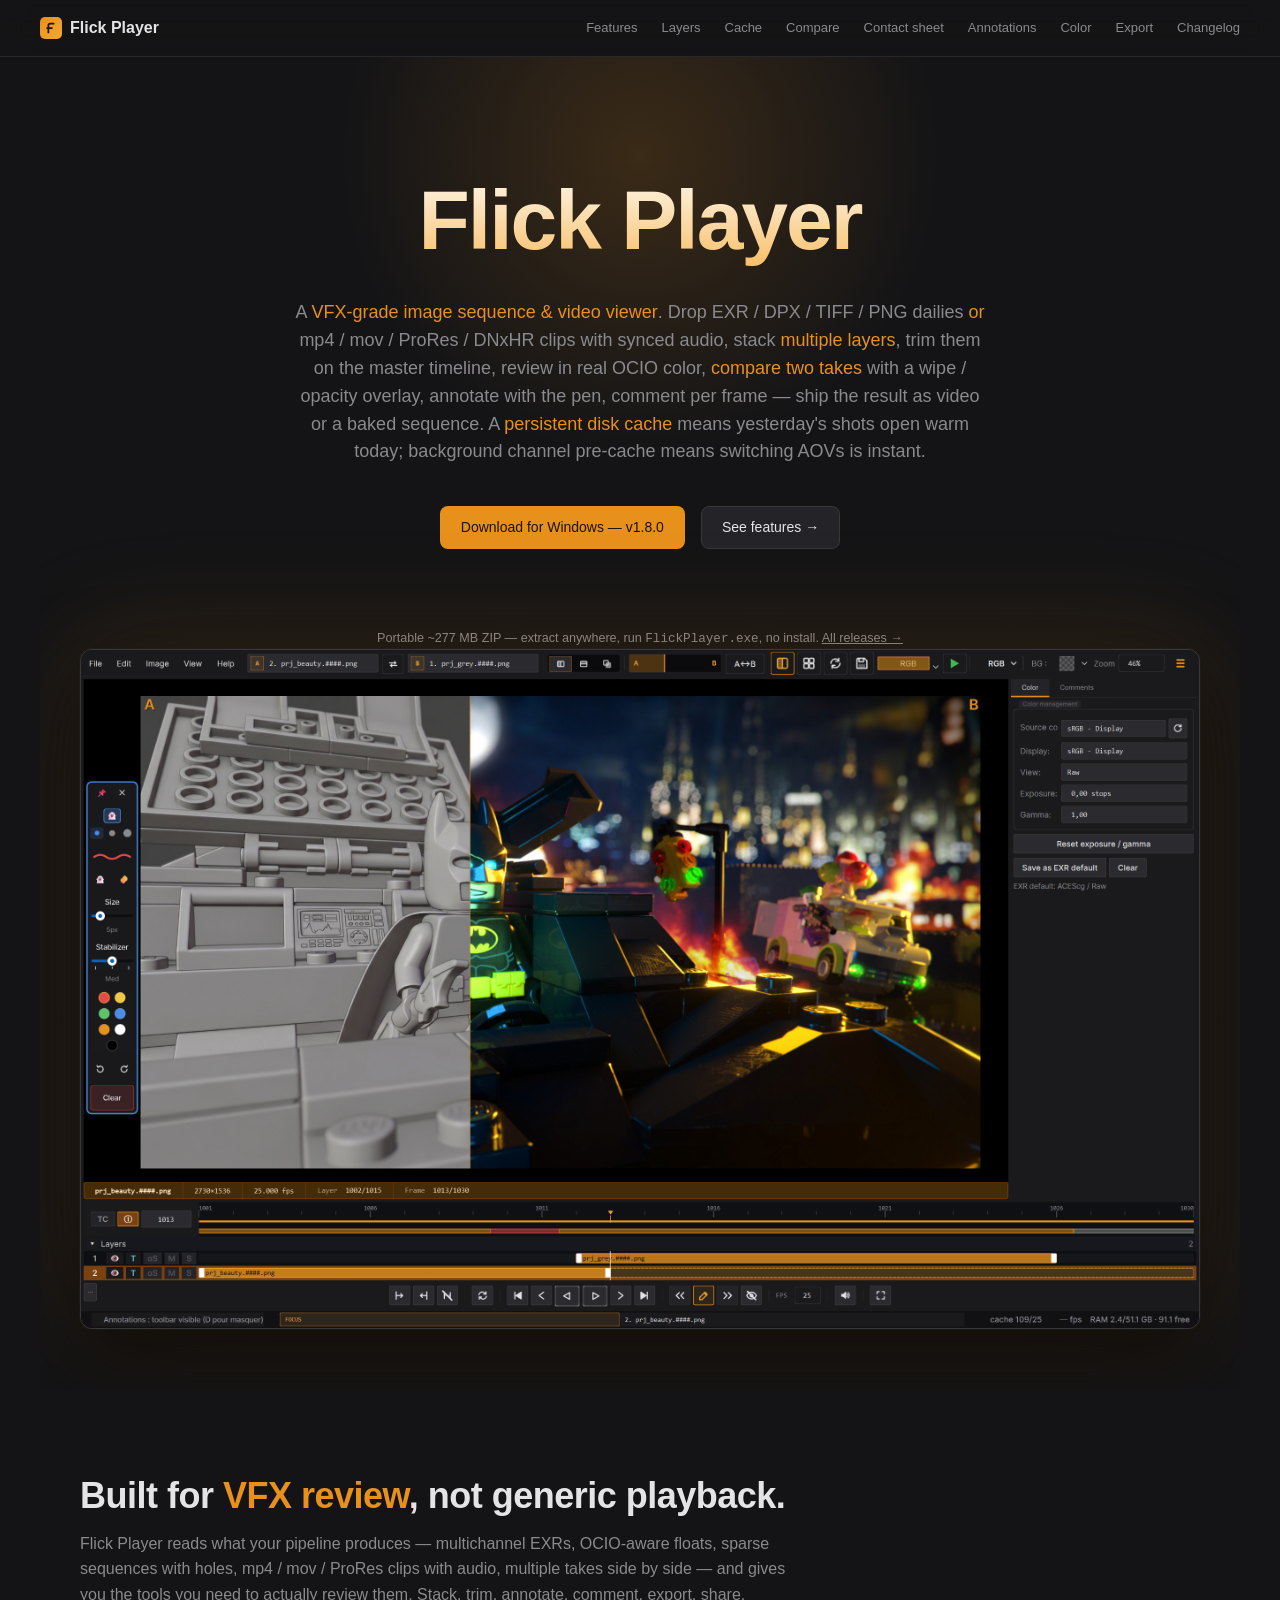
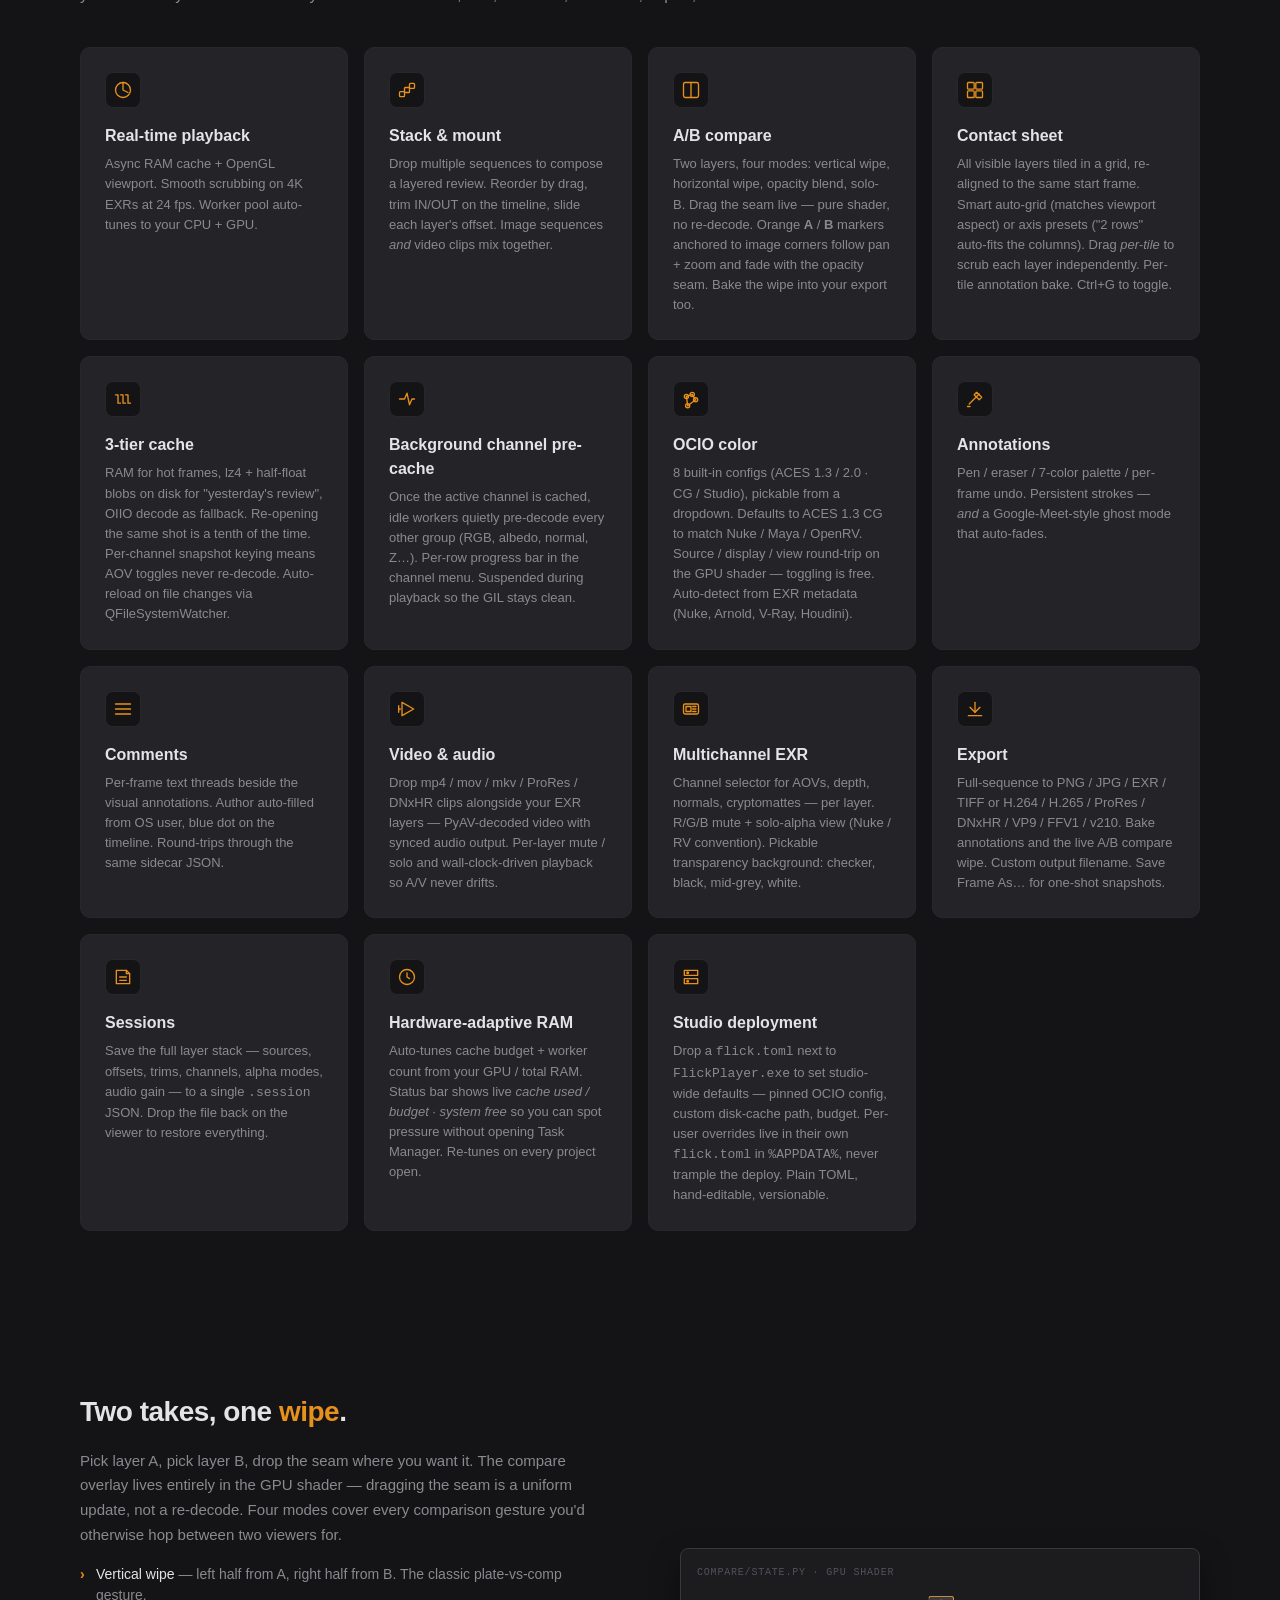
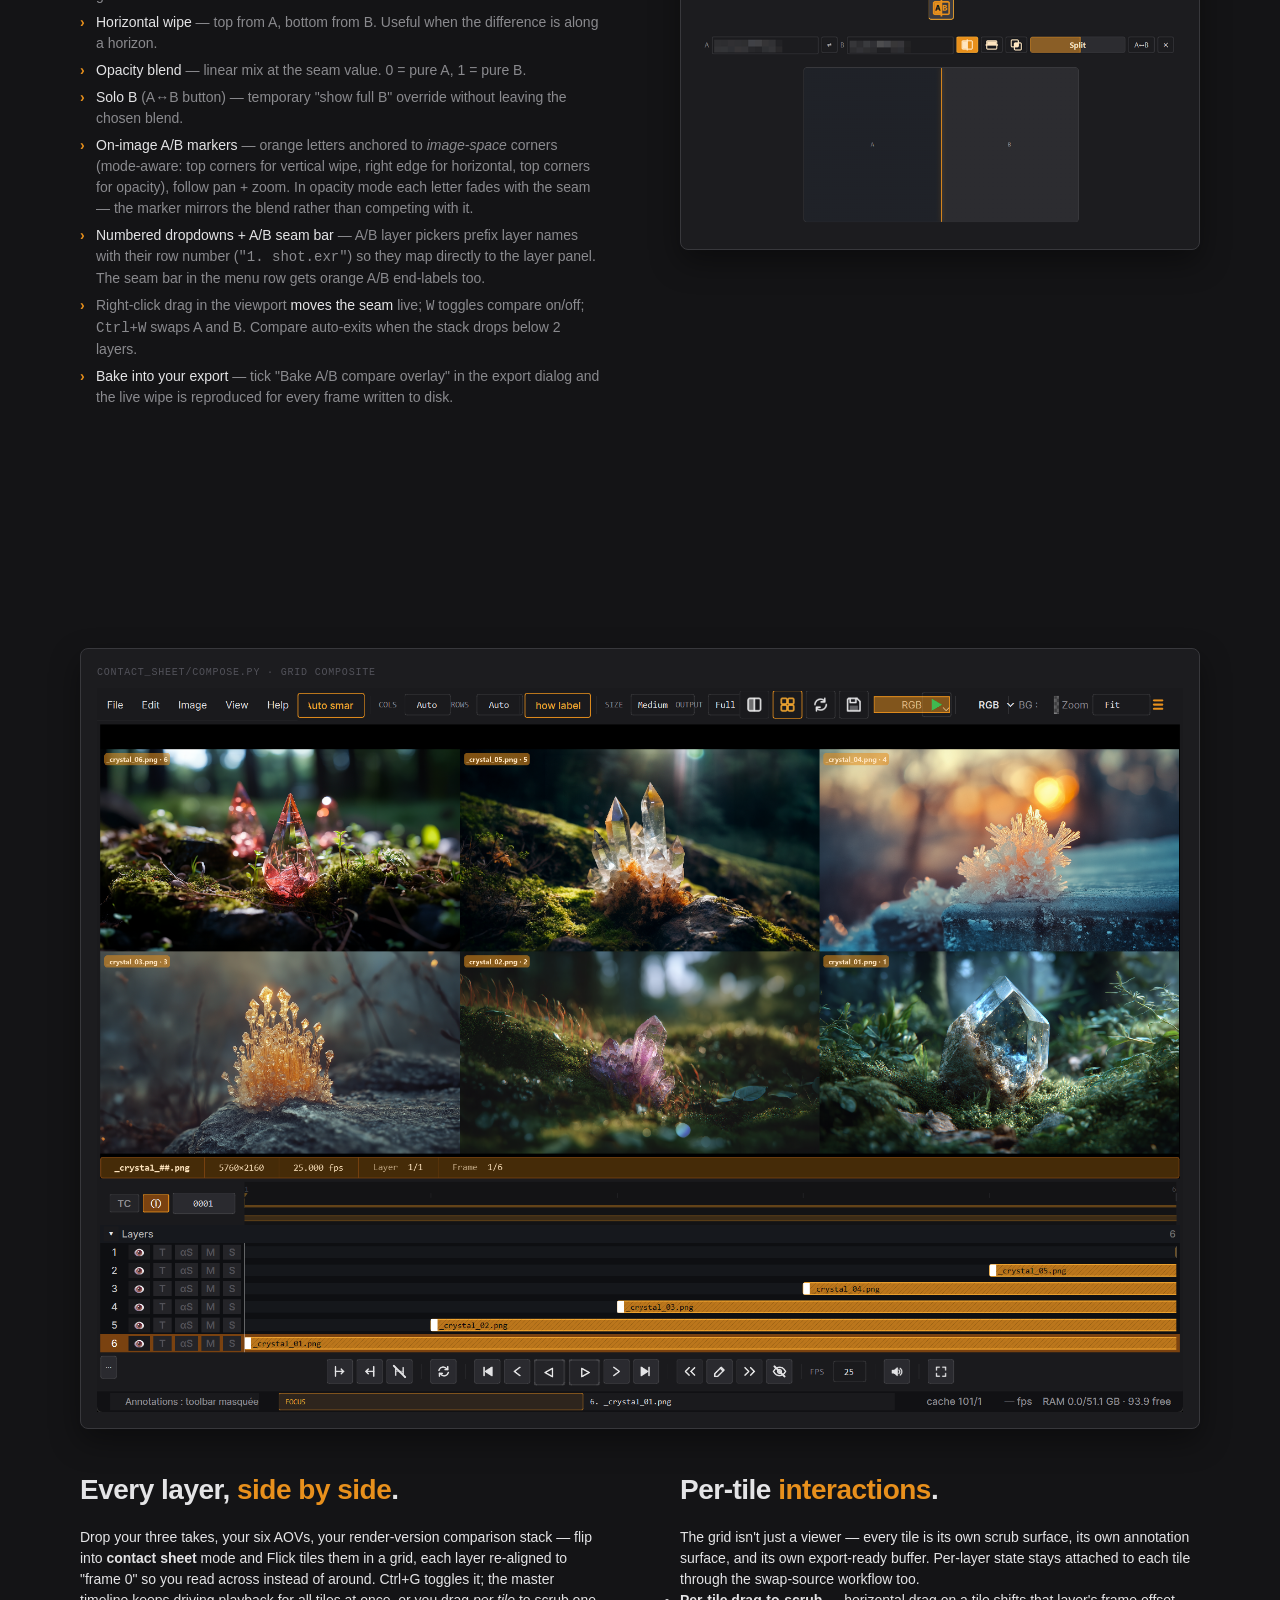
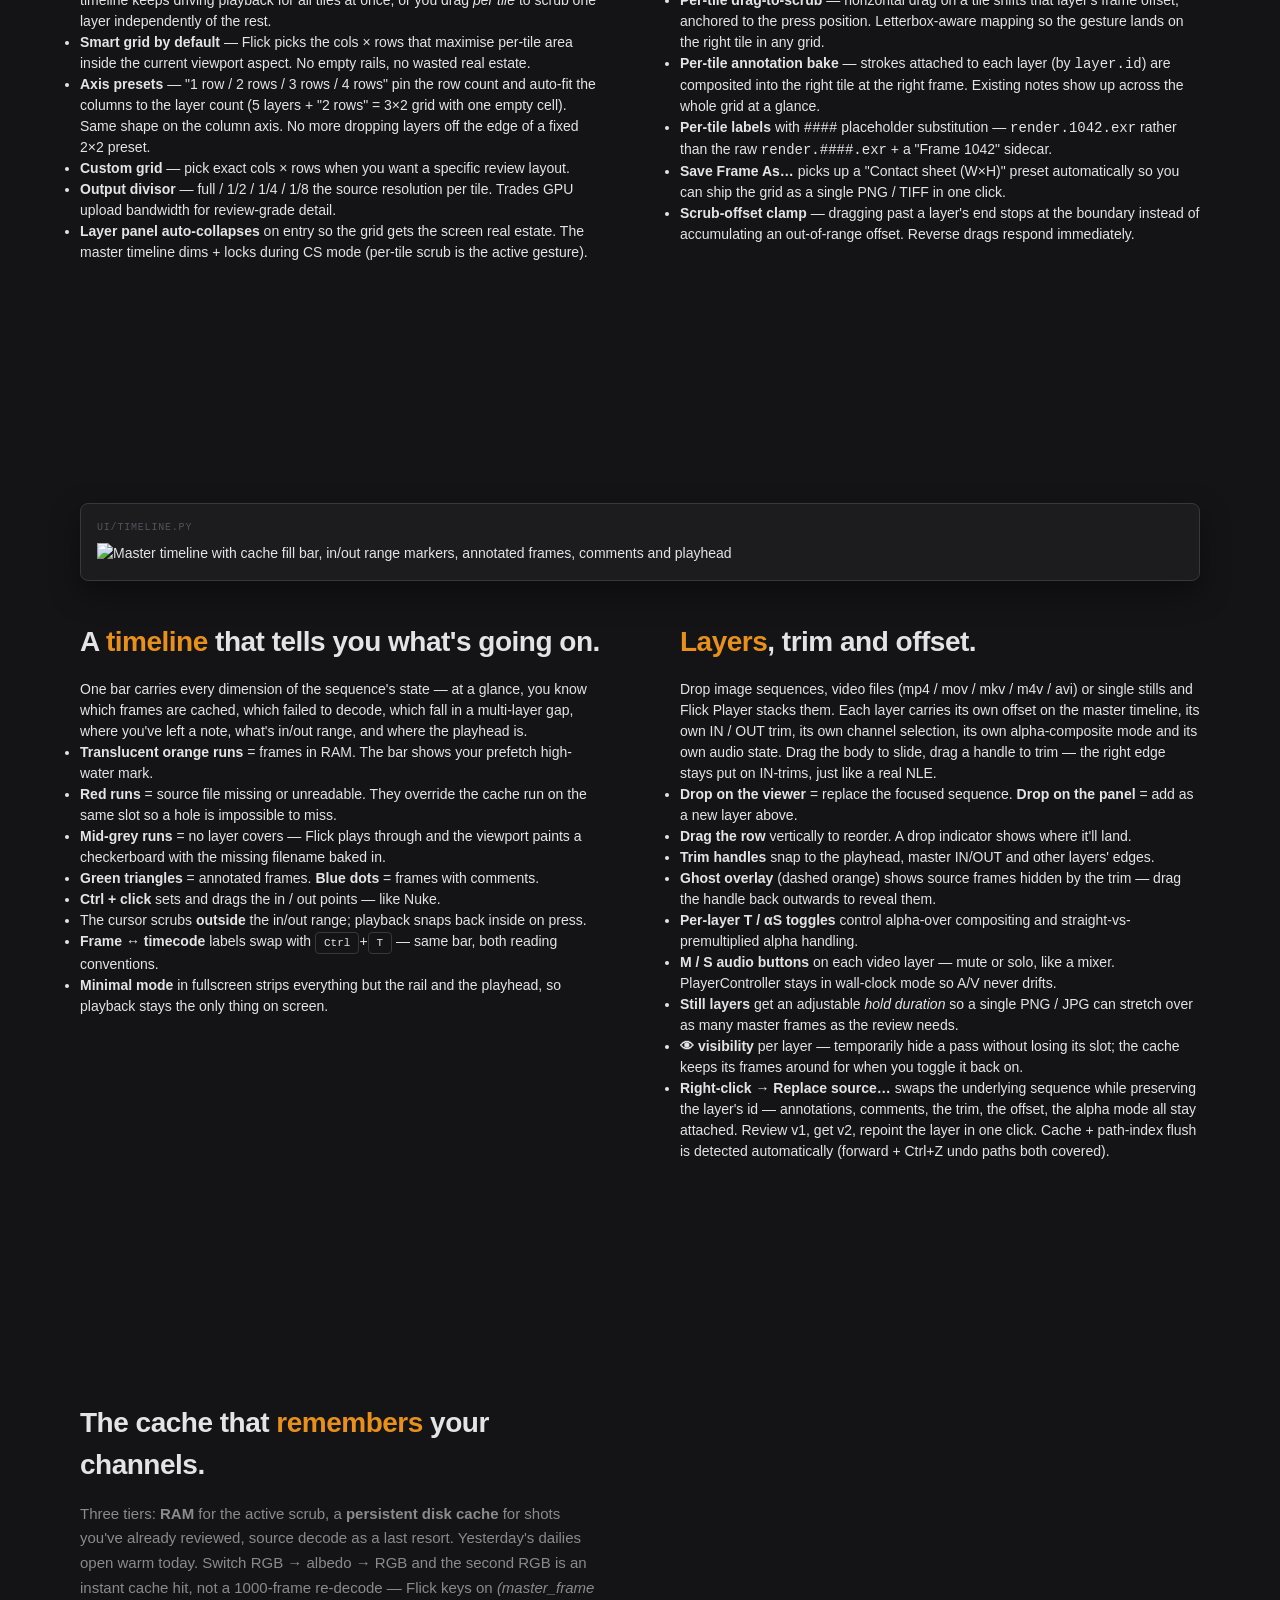
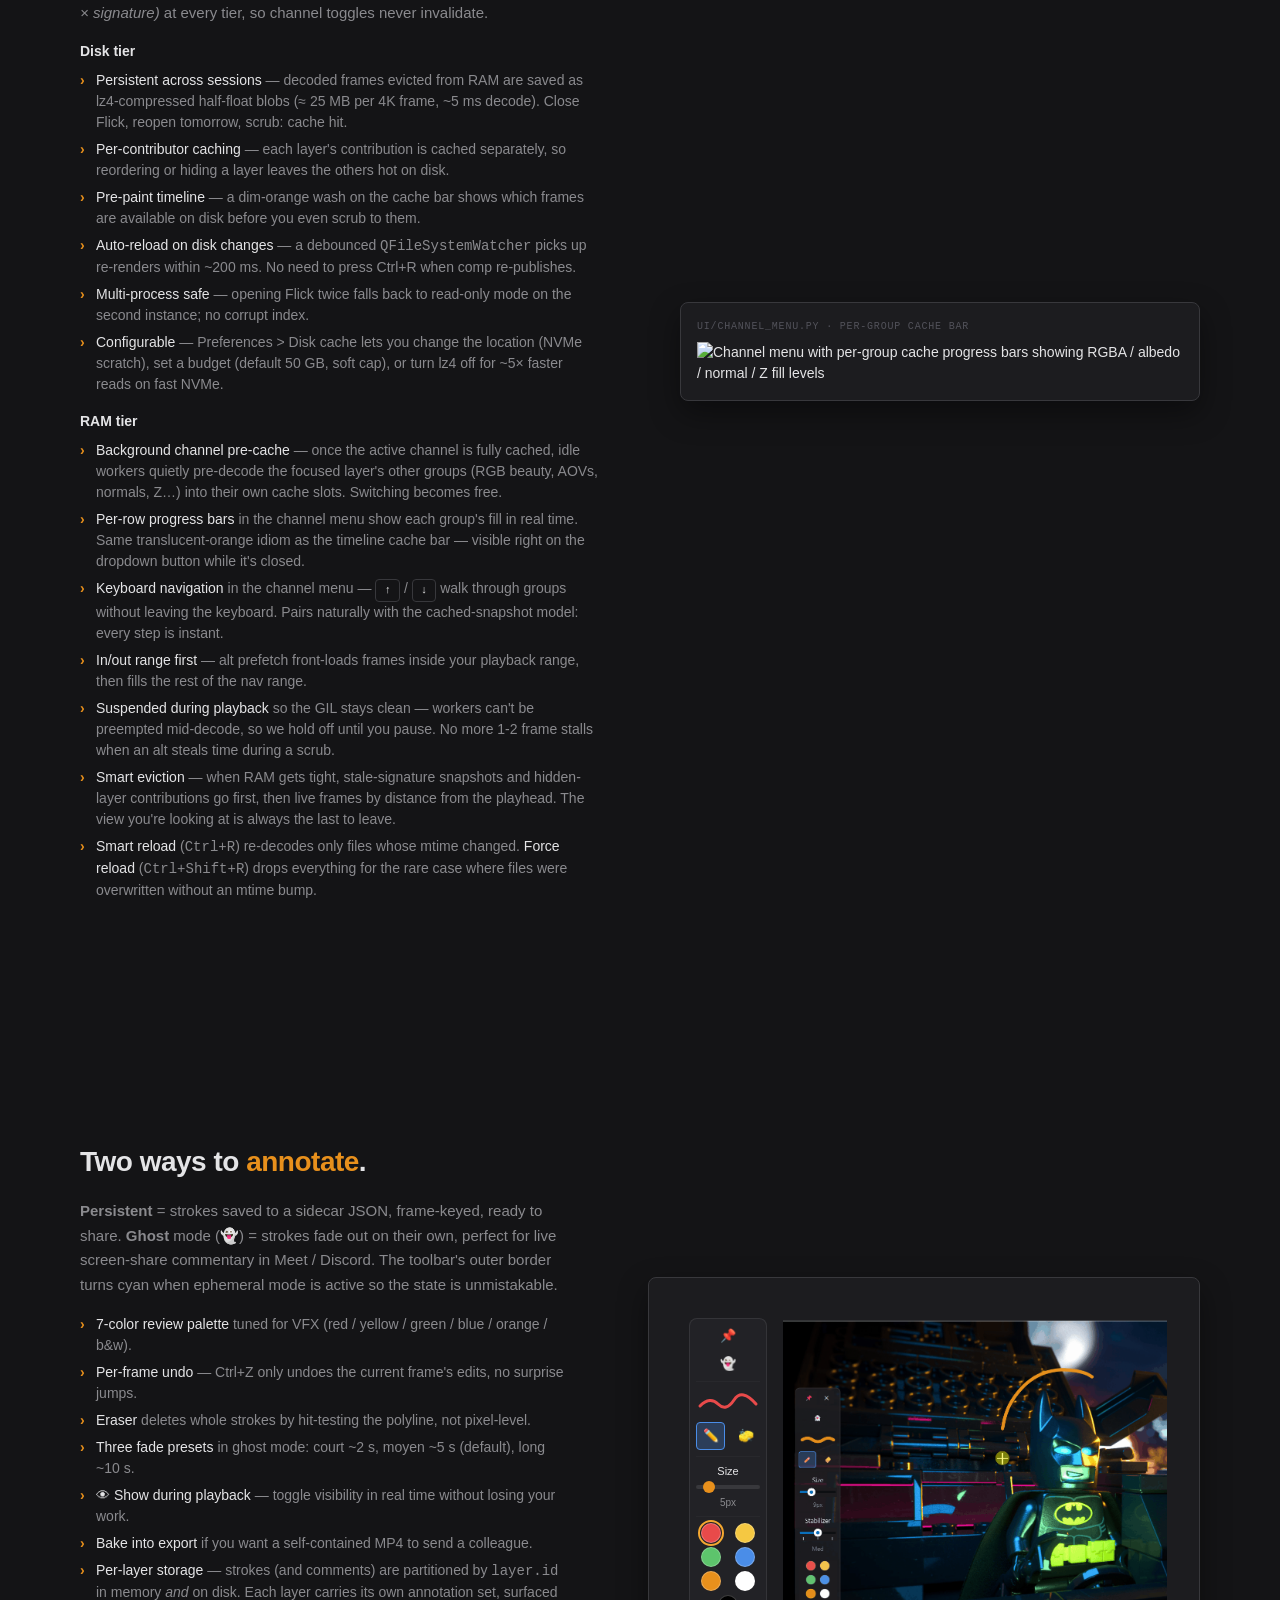
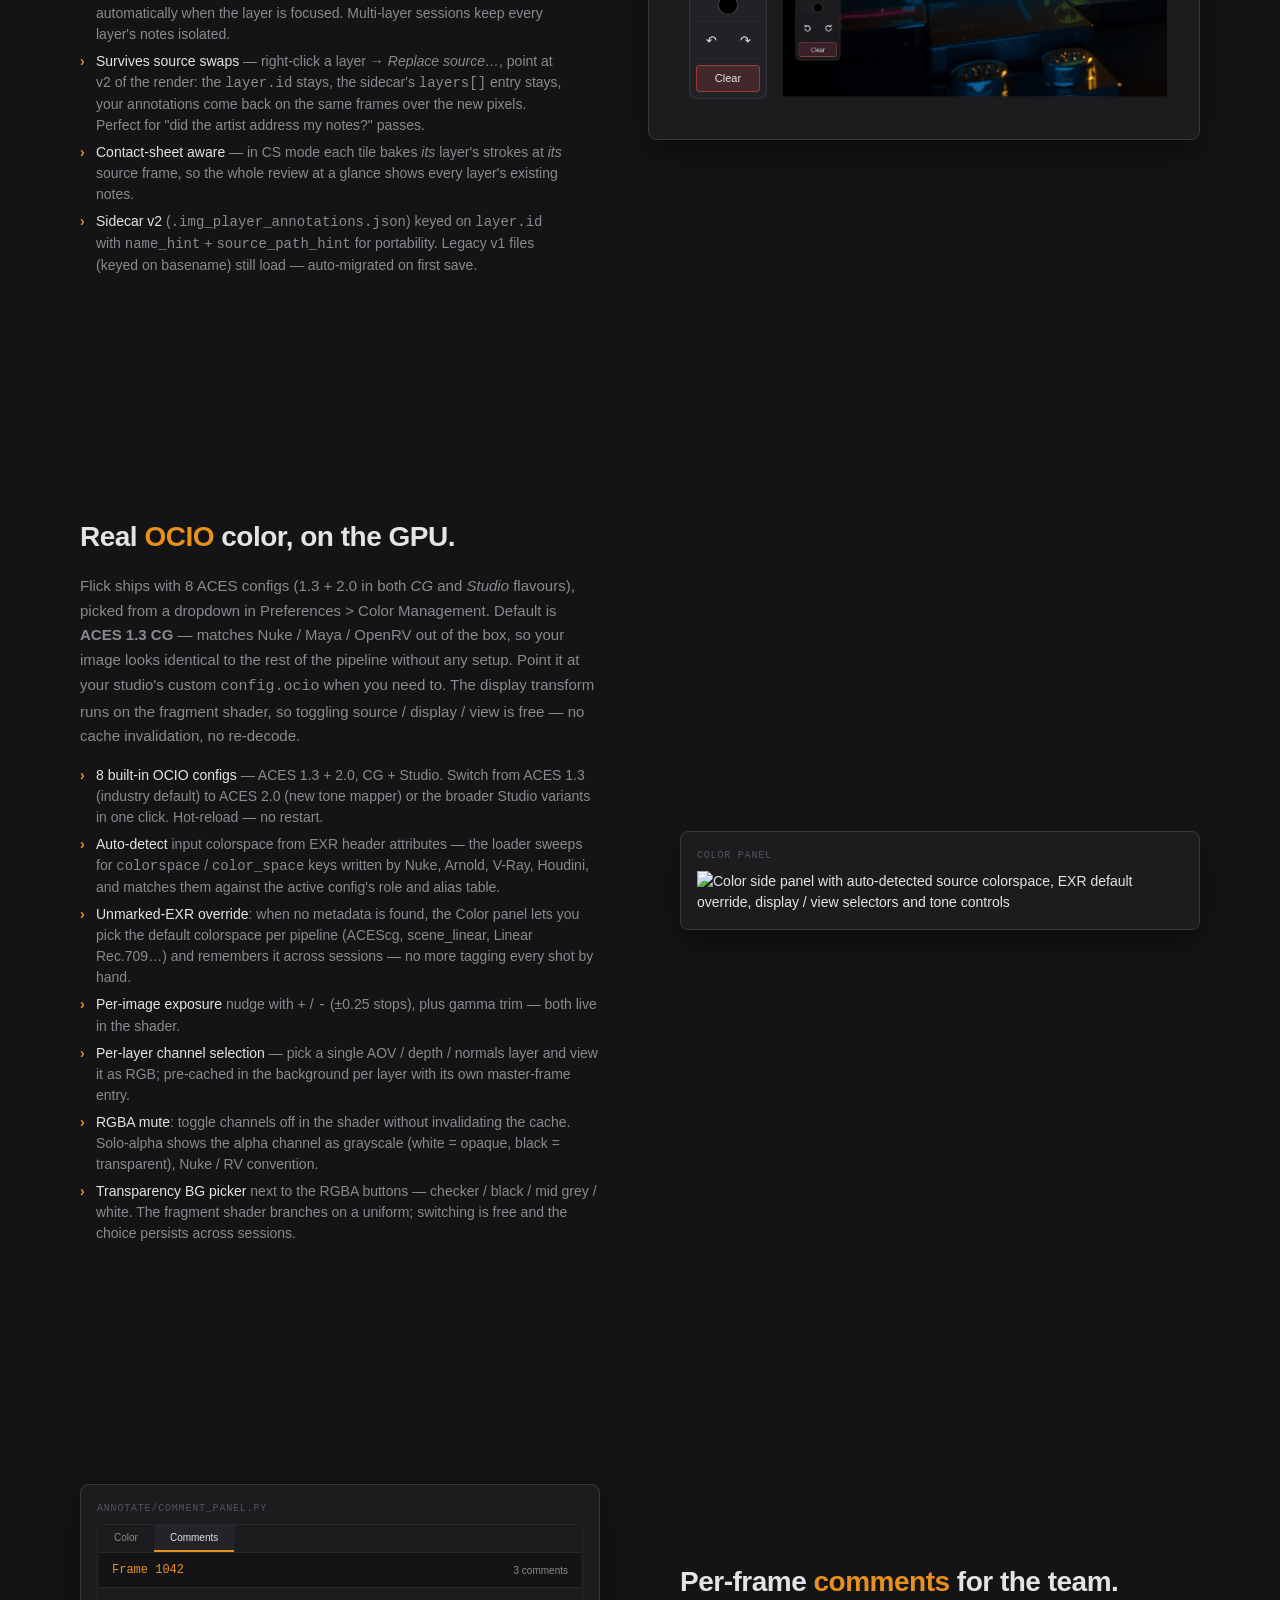
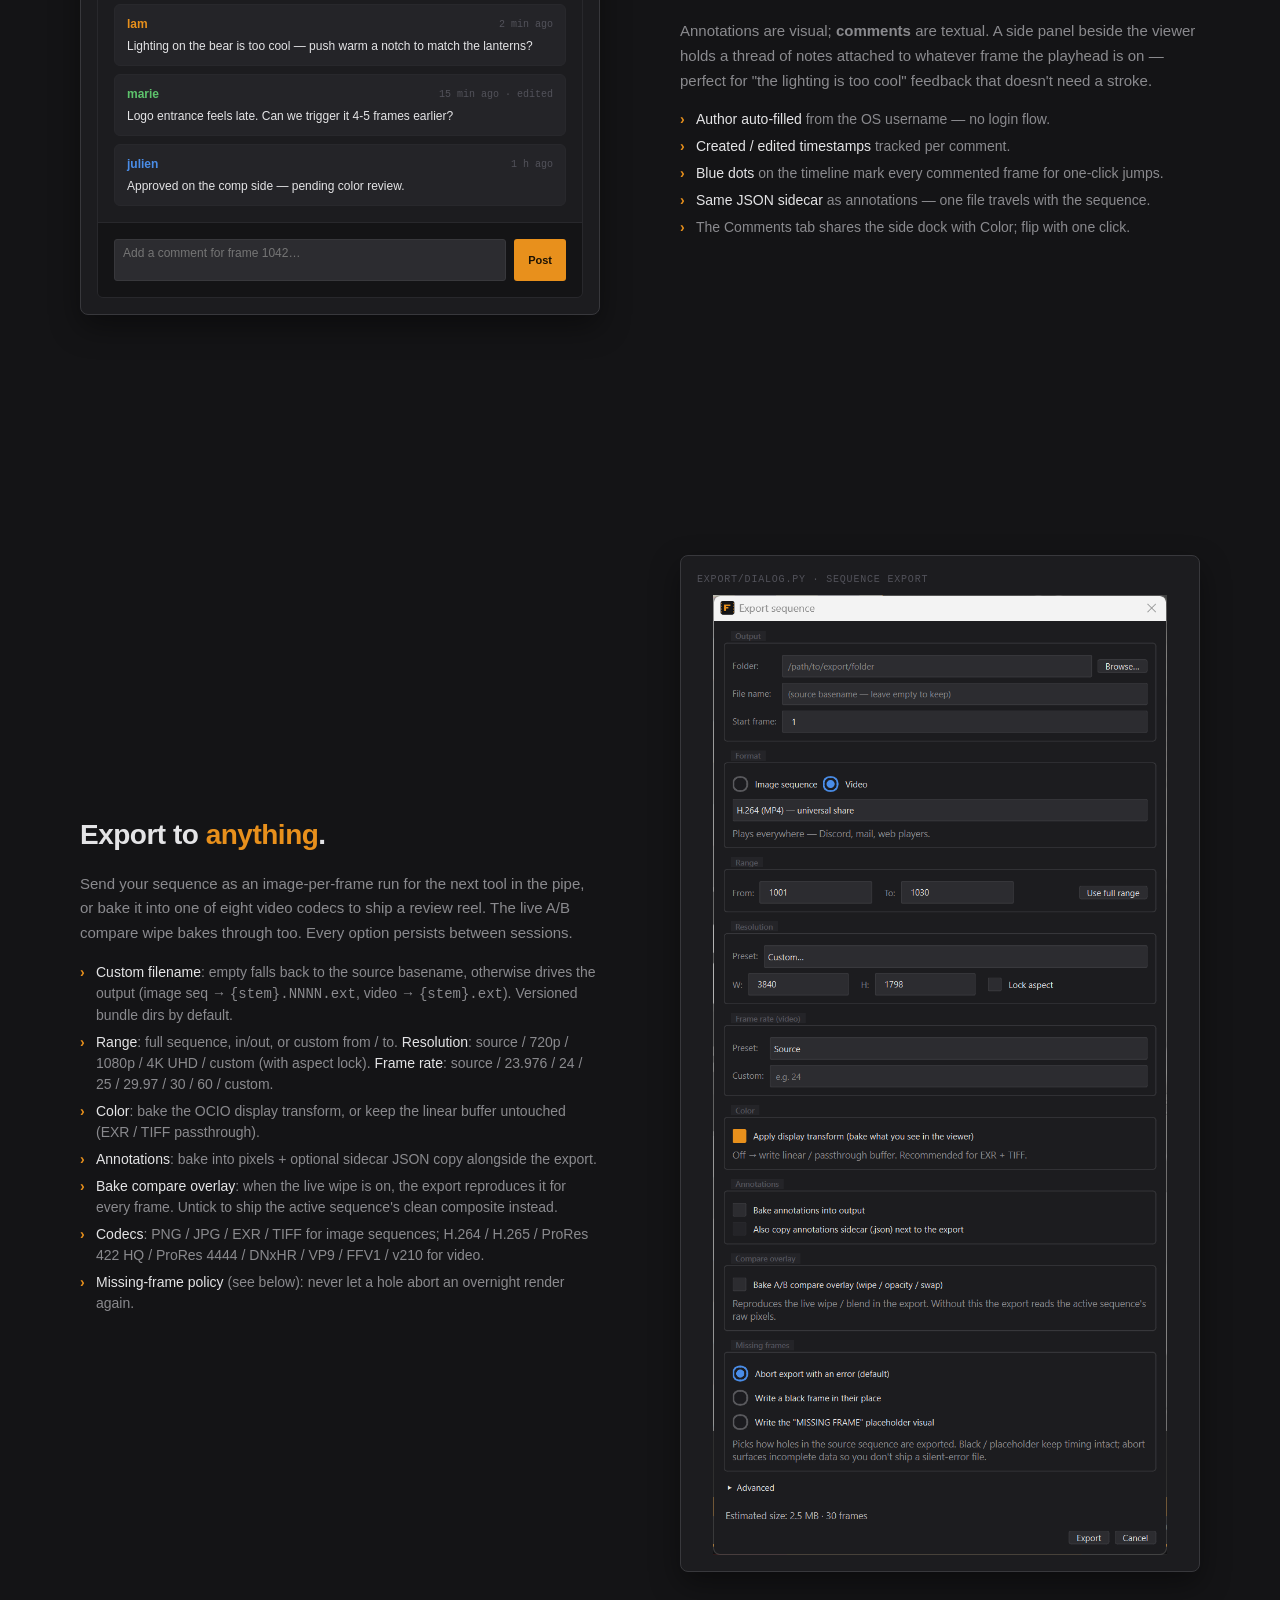
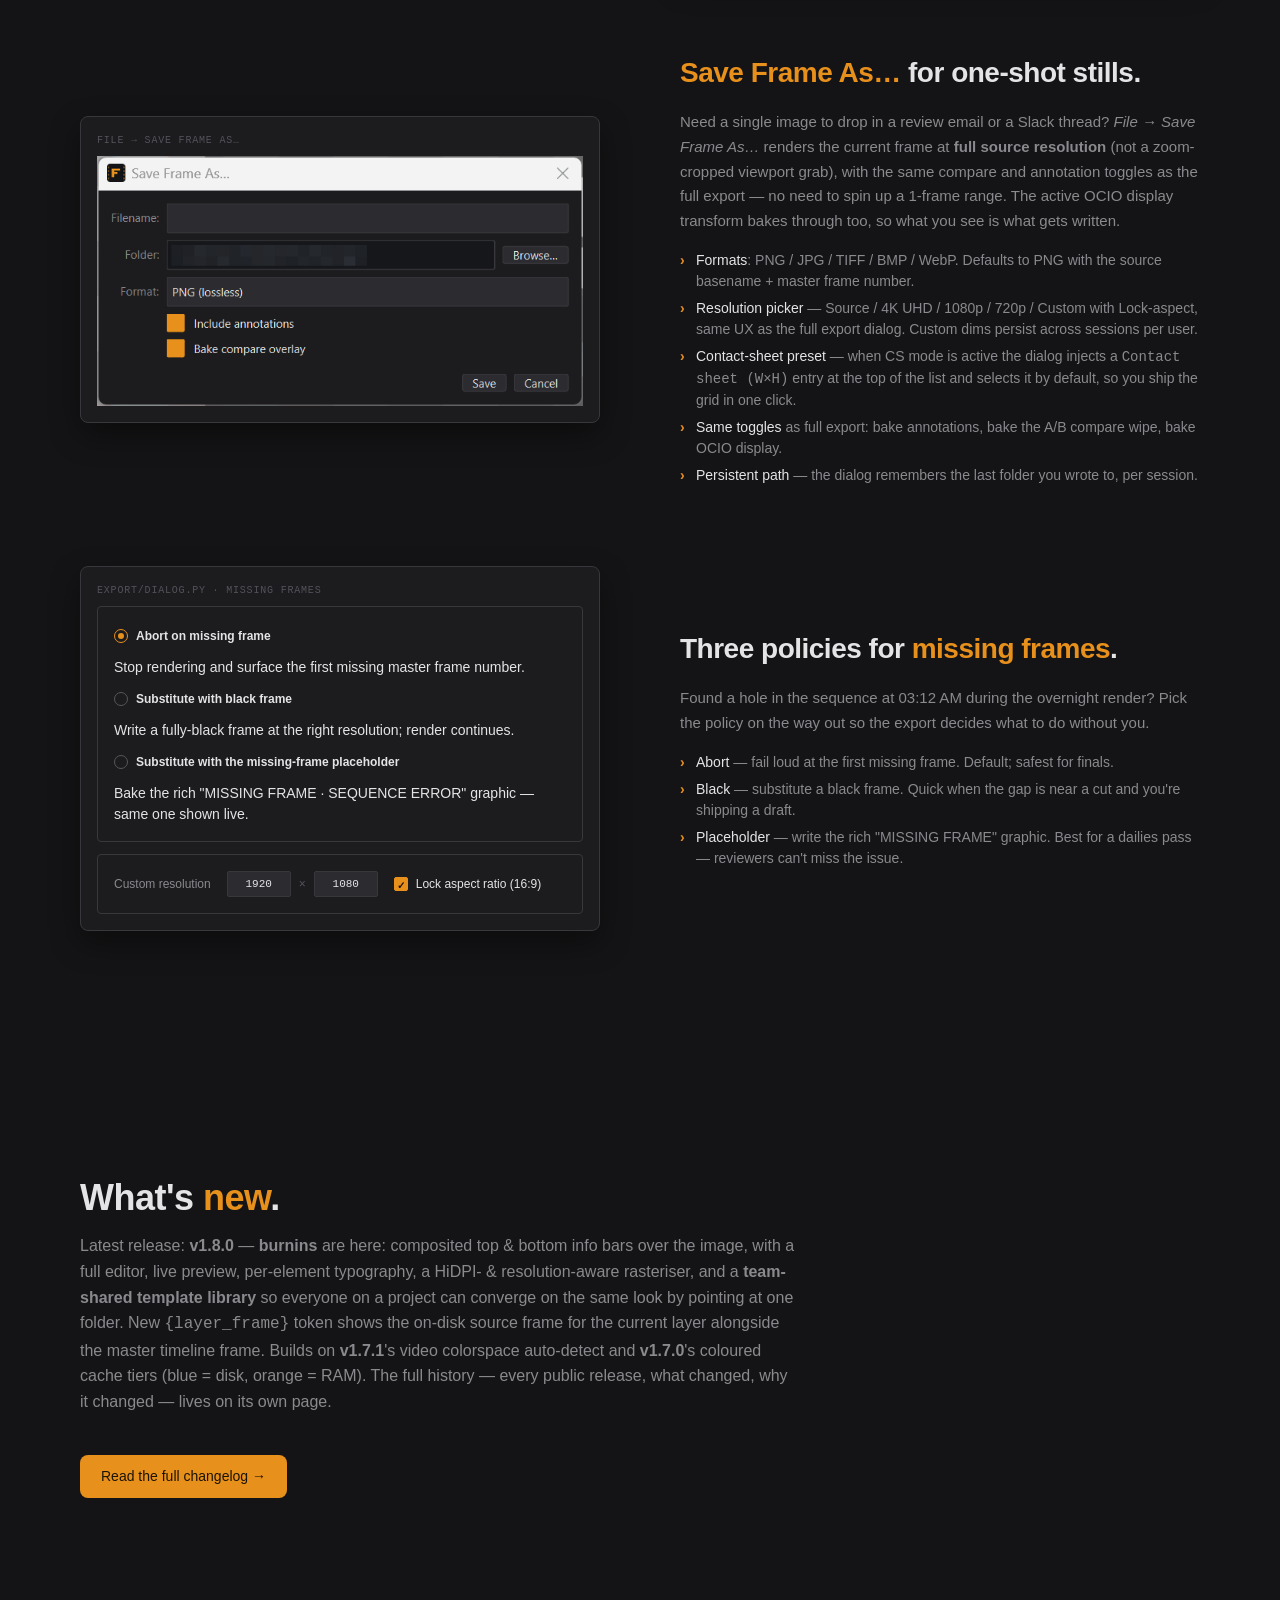
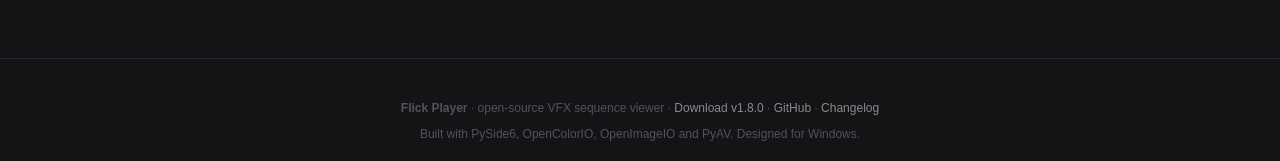
==== commit 20e37cb9: "release: v1.8.0 — Burnins (composited info bars, editor, team-shared library) * New ``burnins`` pack" ====
--- a/docs/website/index.html
+++ b/docs/website/index.html
@@ -47,8 +47,8 @@
   <div class="ctas">
     <a
       class="btn btn-primary"
-      href="https://github.com/llethanh/img_player/releases/download/v1.7.1/FlickPlayer_v1.7.1.zip"
-    >Download for Windows — v1.7.1</a>
+      href="https://github.com/llethanh/img_player/releases/download/v1.8.0/FlickPlayer_v1.8.0.zip"
+    >Download for Windows — v1.8.0</a>
     <a class="btn btn-ghost" href="#features">See features →</a>
   </div>
   <p class="dl-note" style="margin-top: var(--s-sm); font-size: 0.9em; opacity: 0.6;">
@@ -685,17 +685,18 @@
 <section id="changelog" class="changelog-teaser">
   <h2>What's <span class="accent">new</span>.</h2>
   <p class="lede">
-    Latest release: <strong>v1.7.1</strong> — source colorspace is now
-    <strong>auto-detected for video files</strong> too (Rec.709, HDR PQ
-    &amp; HLG, Display P3, sRGB, Rec.601…), <em>Save Session</em> also
-    persists pending annotations &amp; comments so the close-time
-    prompt doesn't double up, "Reveal in Explorer" fixed for UNC paths
-    and paths with spaces, color-panel combos no longer truncate long
-    OCIO names, and the "About" dialog shows the running version. Builds
-    on <strong>v1.7.0</strong>, where the cache tiers became readable
-    by colour (blue = disk, orange = RAM) on both the timeline and the
-    channel menu. The full history — every public release, what changed,
-    why it changed — lives on its own page.
+    Latest release: <strong>v1.8.0</strong> — <strong>burnins</strong>
+    are here: composited top &amp; bottom info bars over the image, with
+    a full editor, live preview, per-element typography, a
+    HiDPI- &amp; resolution-aware rasteriser, and a
+    <strong>team-shared template library</strong> so everyone on a
+    project can converge on the same look by pointing at one folder.
+    New <code>{layer_frame}</code> token shows the on-disk source frame
+    for the current layer alongside the master timeline frame. Builds
+    on <strong>v1.7.1</strong>'s video colorspace auto-detect and
+    <strong>v1.7.0</strong>'s coloured cache tiers (blue = disk,
+    orange = RAM). The full history — every public release, what
+    changed, why it changed — lives on its own page.
   </p>
   <p style="margin-top: var(--s-md);">
     <a class="btn btn-primary" href="changelog.html">Read the full changelog →</a>
@@ -705,7 +706,7 @@
 <!-- ============================================================ Footer -->
 <footer id="download">
   <p>
-    <strong>Flick Player</strong> · open-source VFX sequence viewer · <a href="https://github.com/llethanh/img_player/releases/download/v1.7.1/FlickPlayer_v1.7.1.zip">Download v1.7.1</a> · <a href="https://github.com/llethanh/img_player">GitHub</a> · <a href="changelog.html">Changelog</a>
+    <strong>Flick Player</strong> · open-source VFX sequence viewer · <a href="https://github.com/llethanh/img_player/releases/download/v1.8.0/FlickPlayer_v1.8.0.zip">Download v1.8.0</a> · <a href="https://github.com/llethanh/img_player">GitHub</a> · <a href="changelog.html">Changelog</a>
   </p>
   <p style="margin-top: var(--s-sm);">
     Built with PySide6, OpenColorIO, OpenImageIO and PyAV. Designed for Windows.
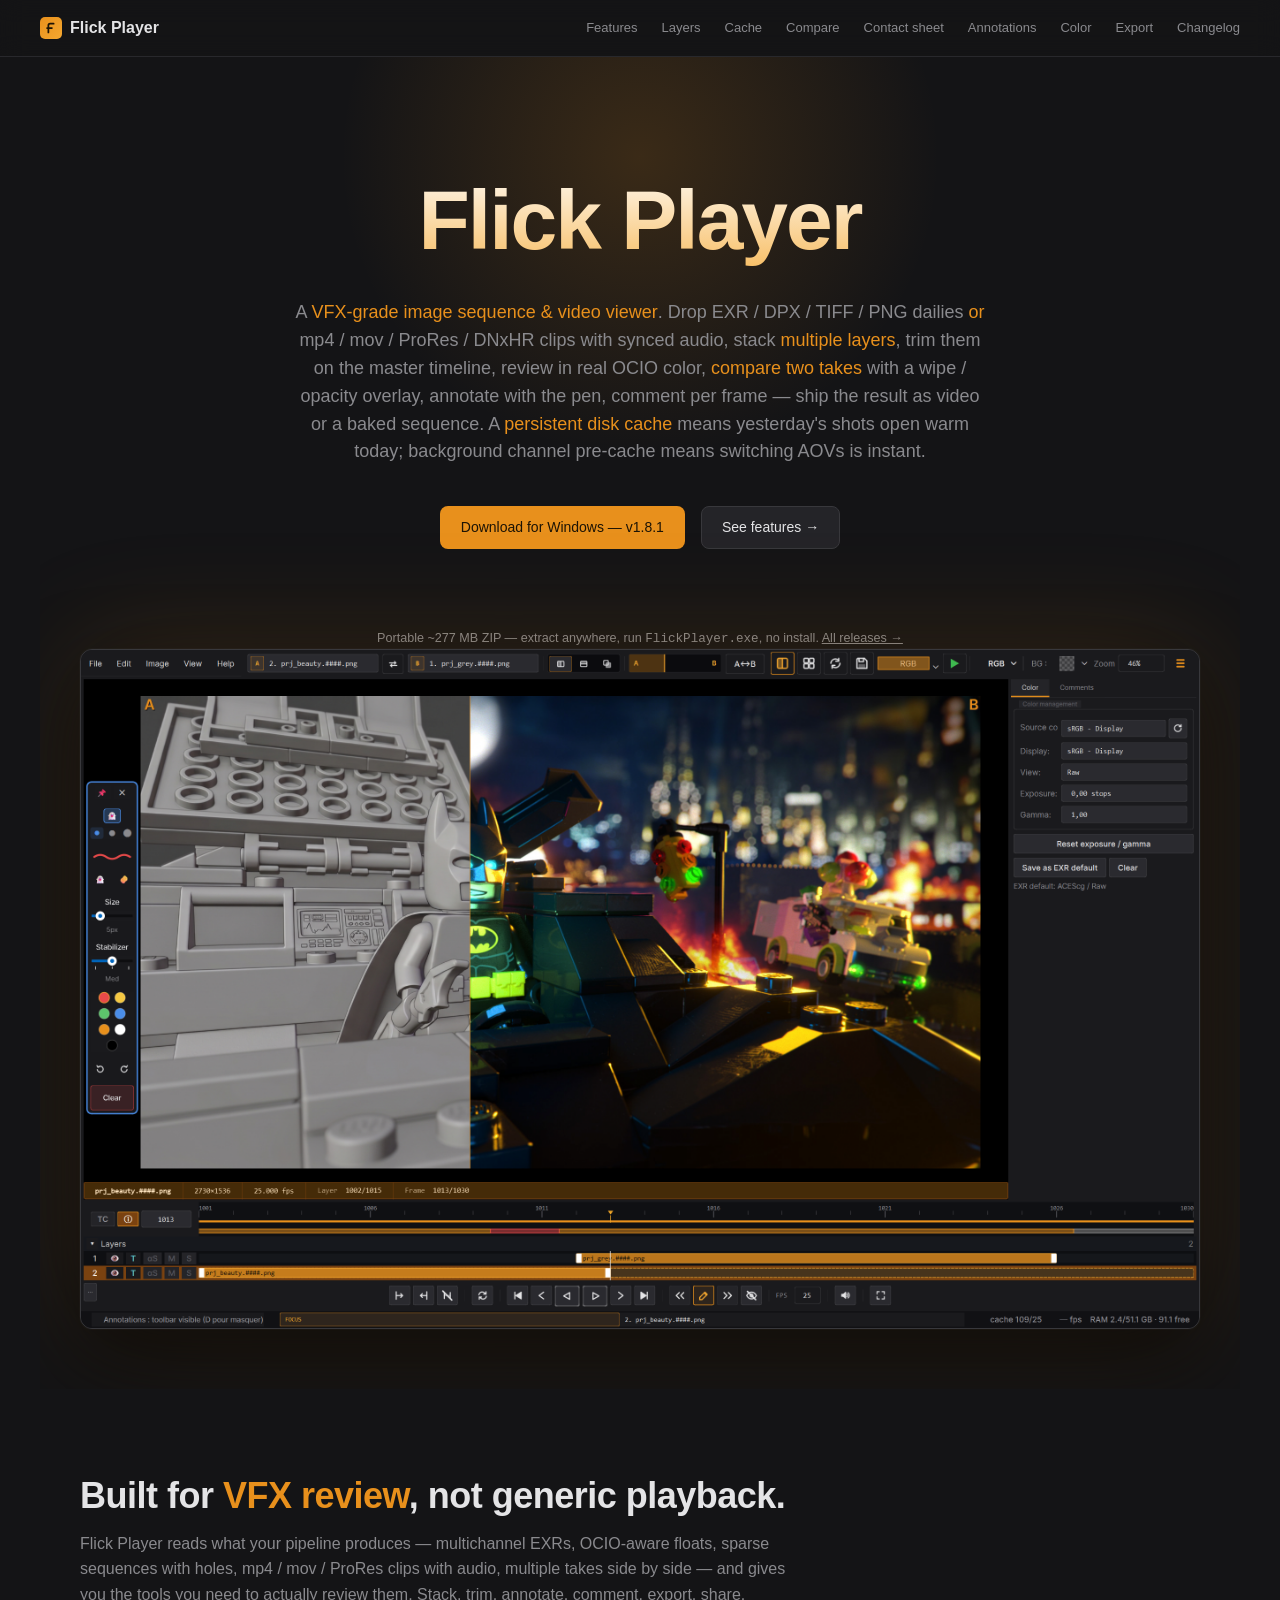
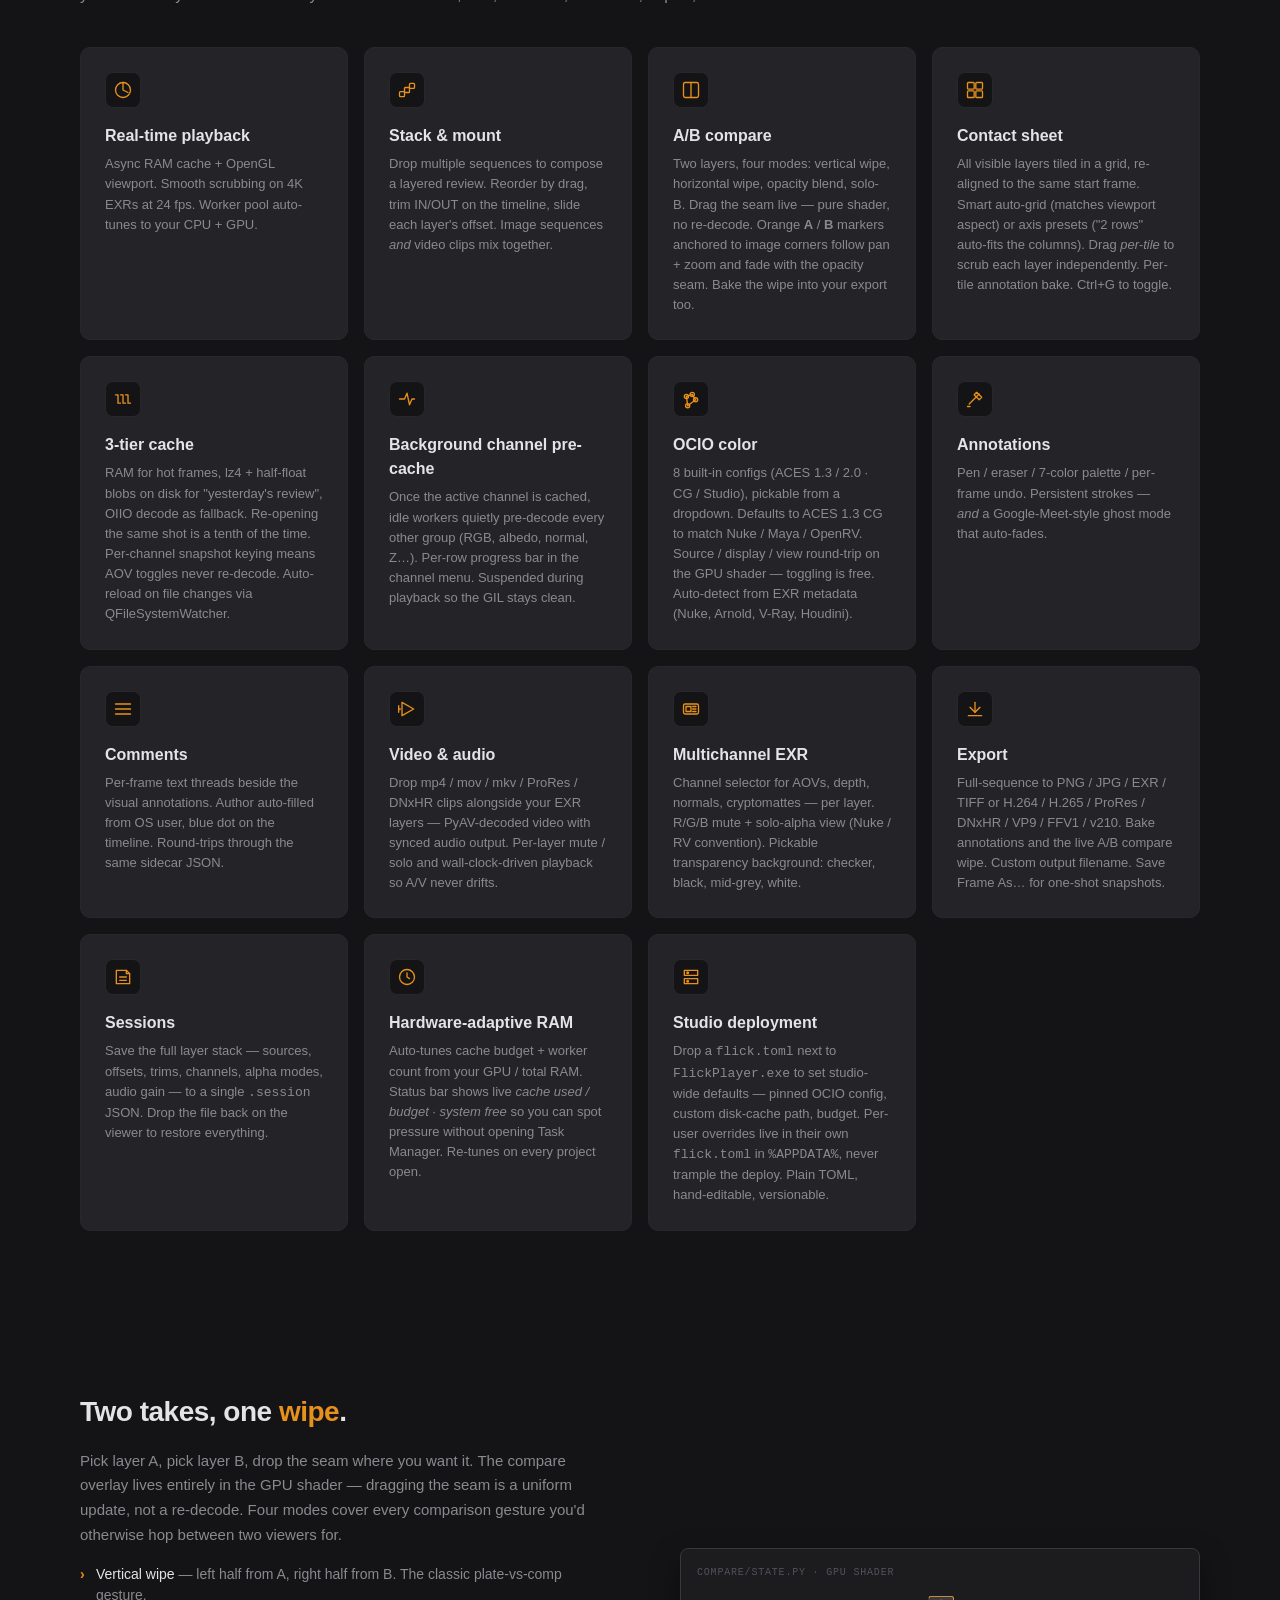
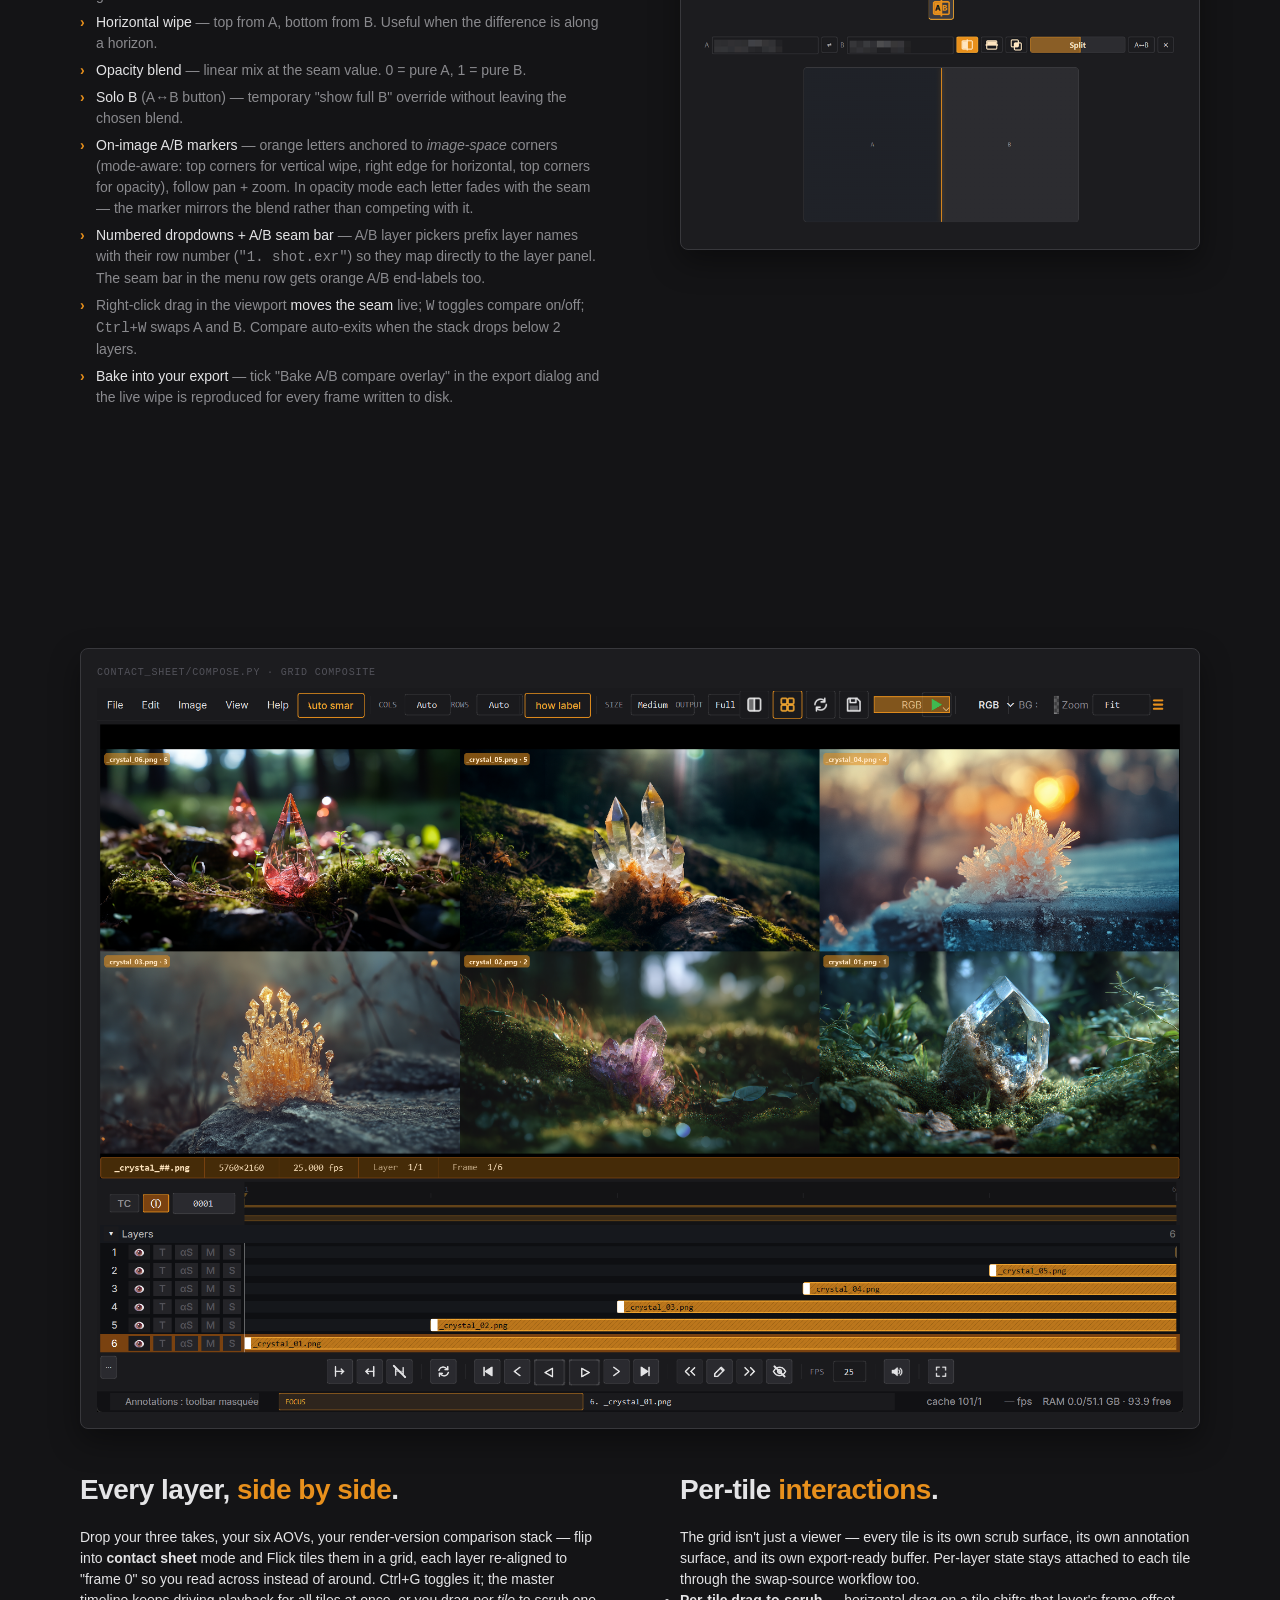
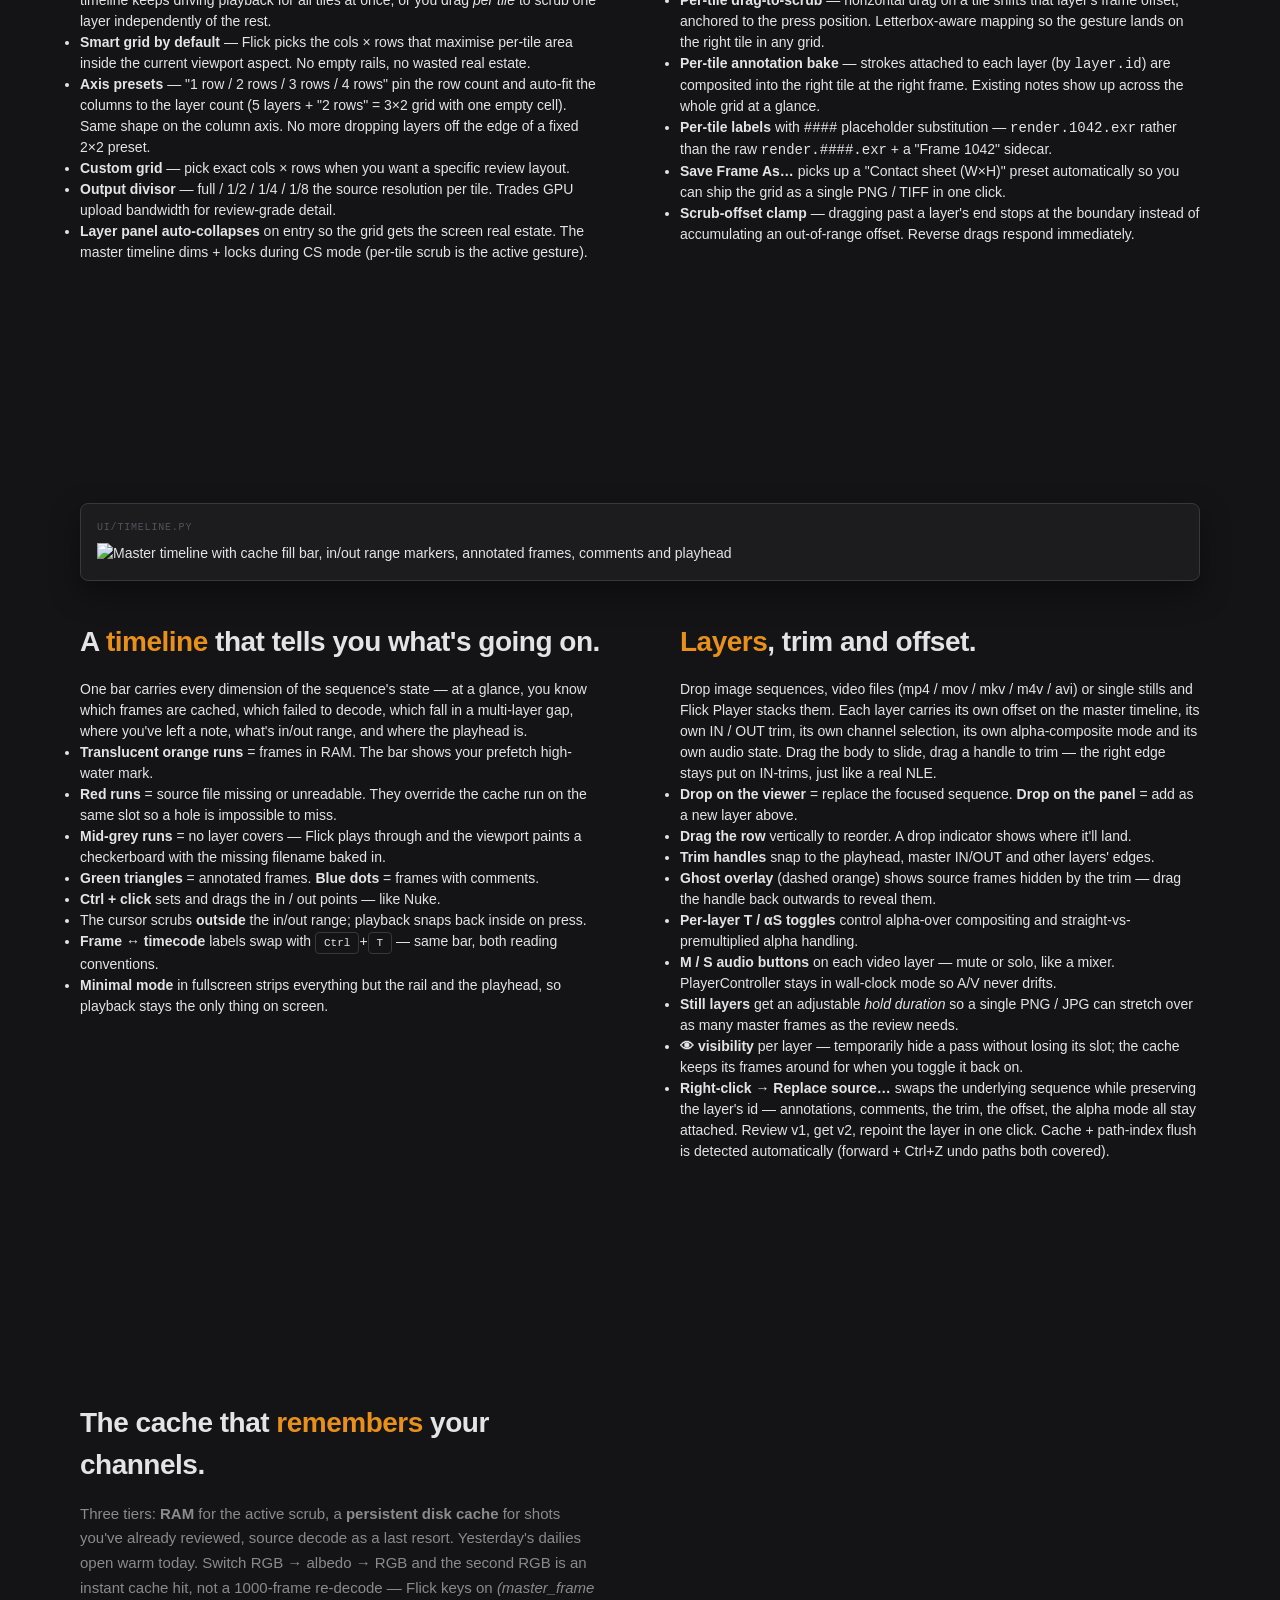
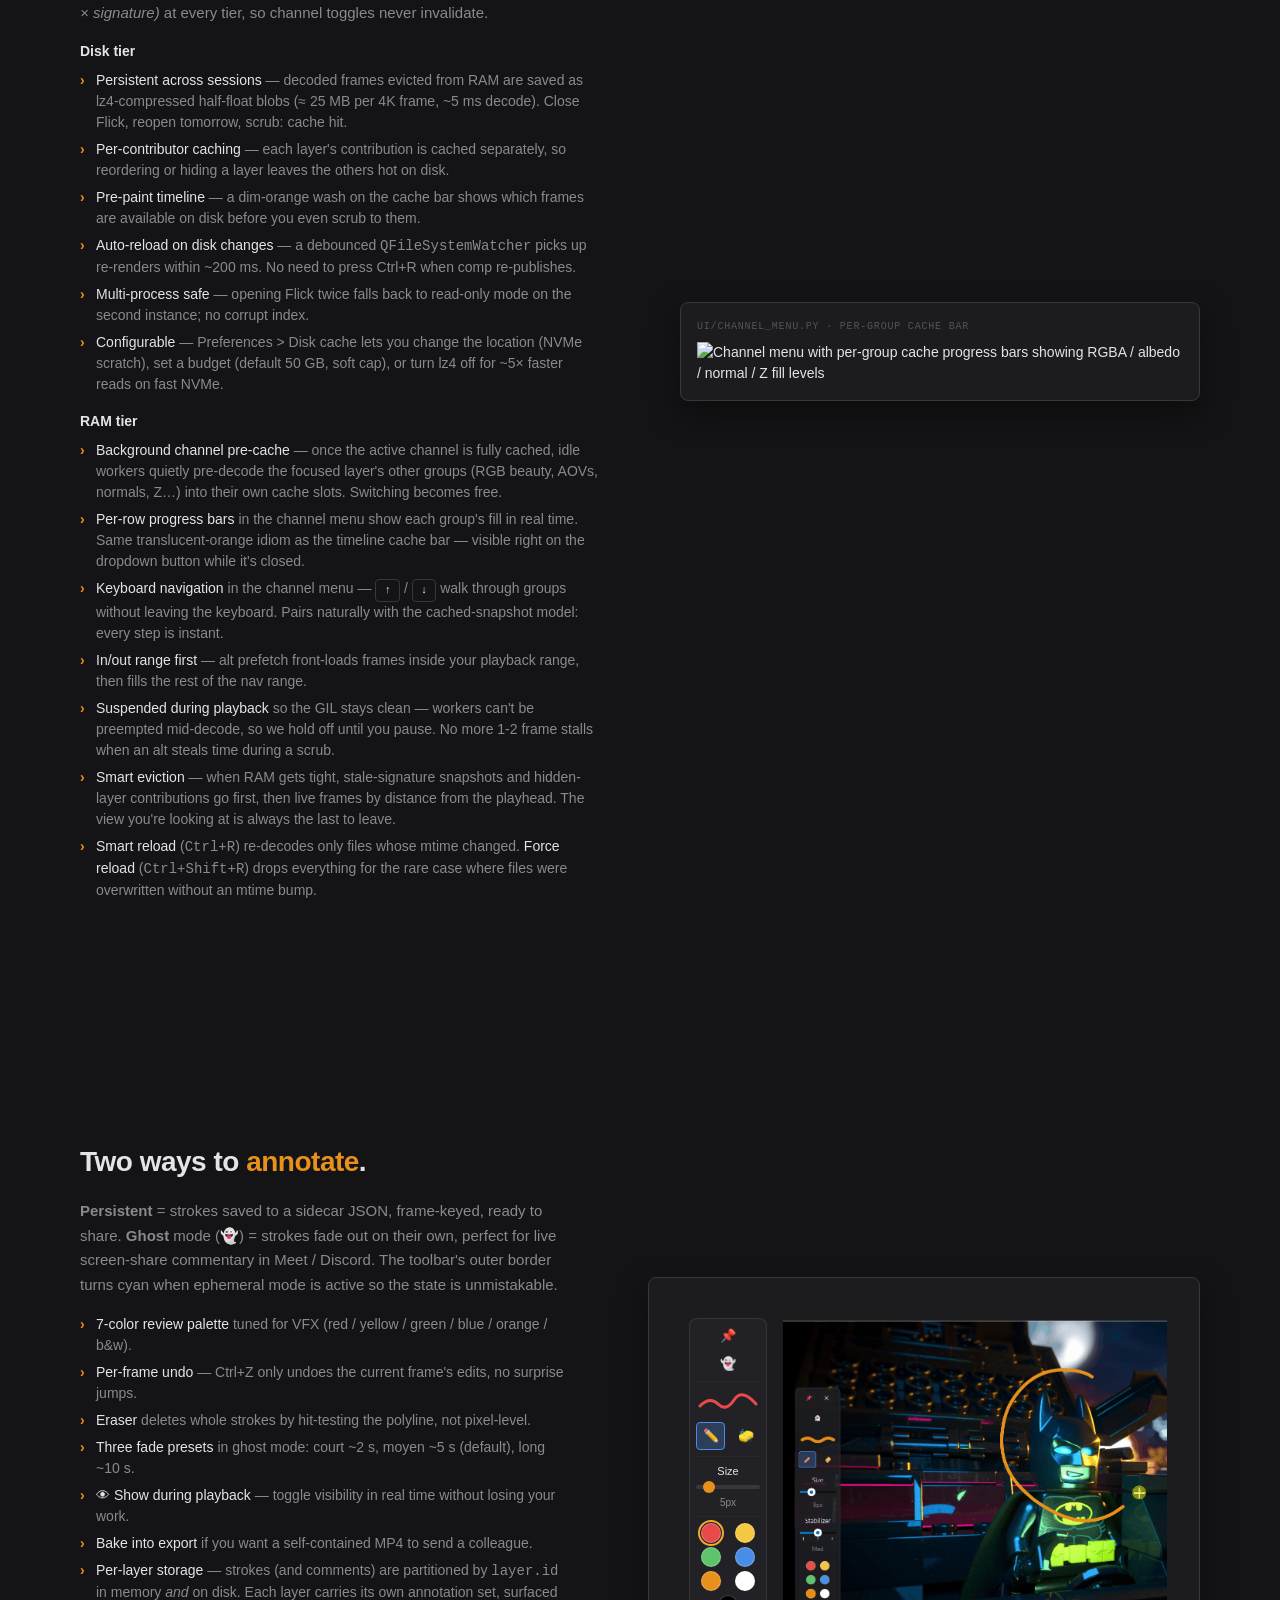
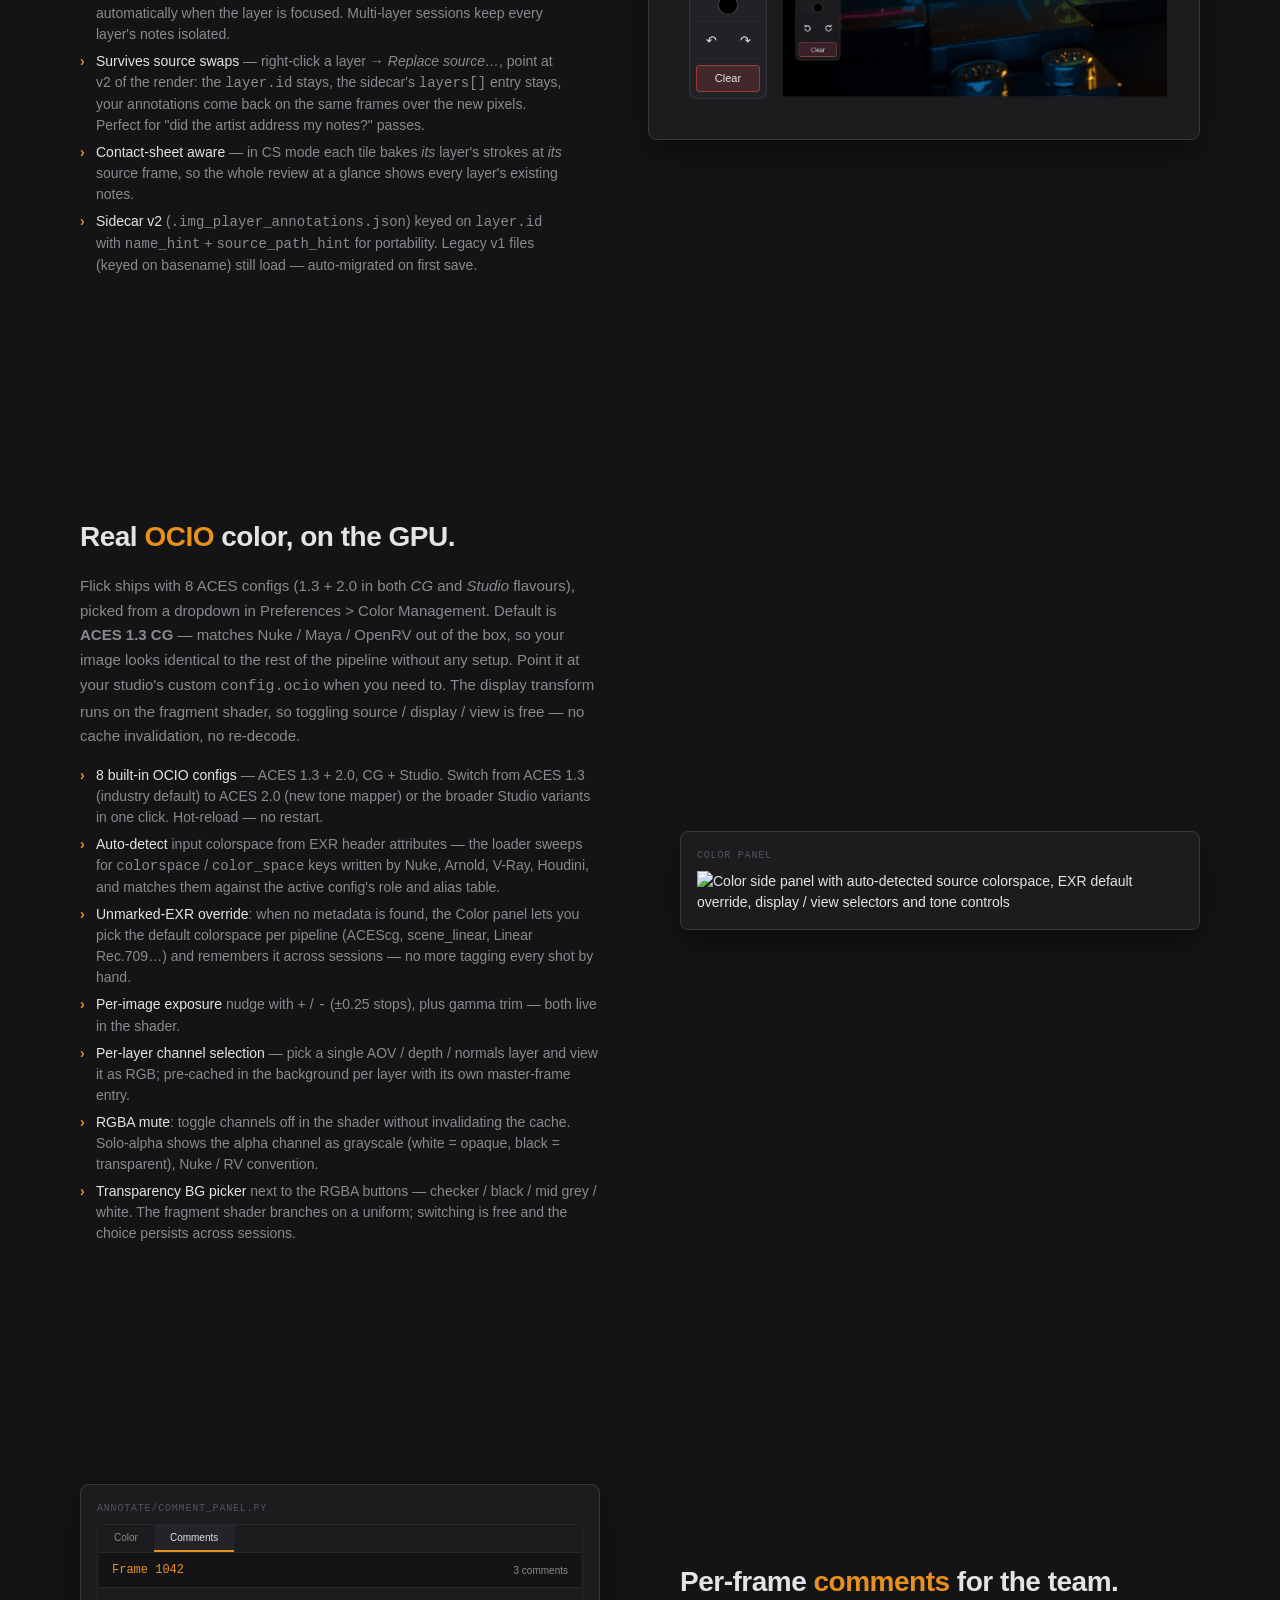
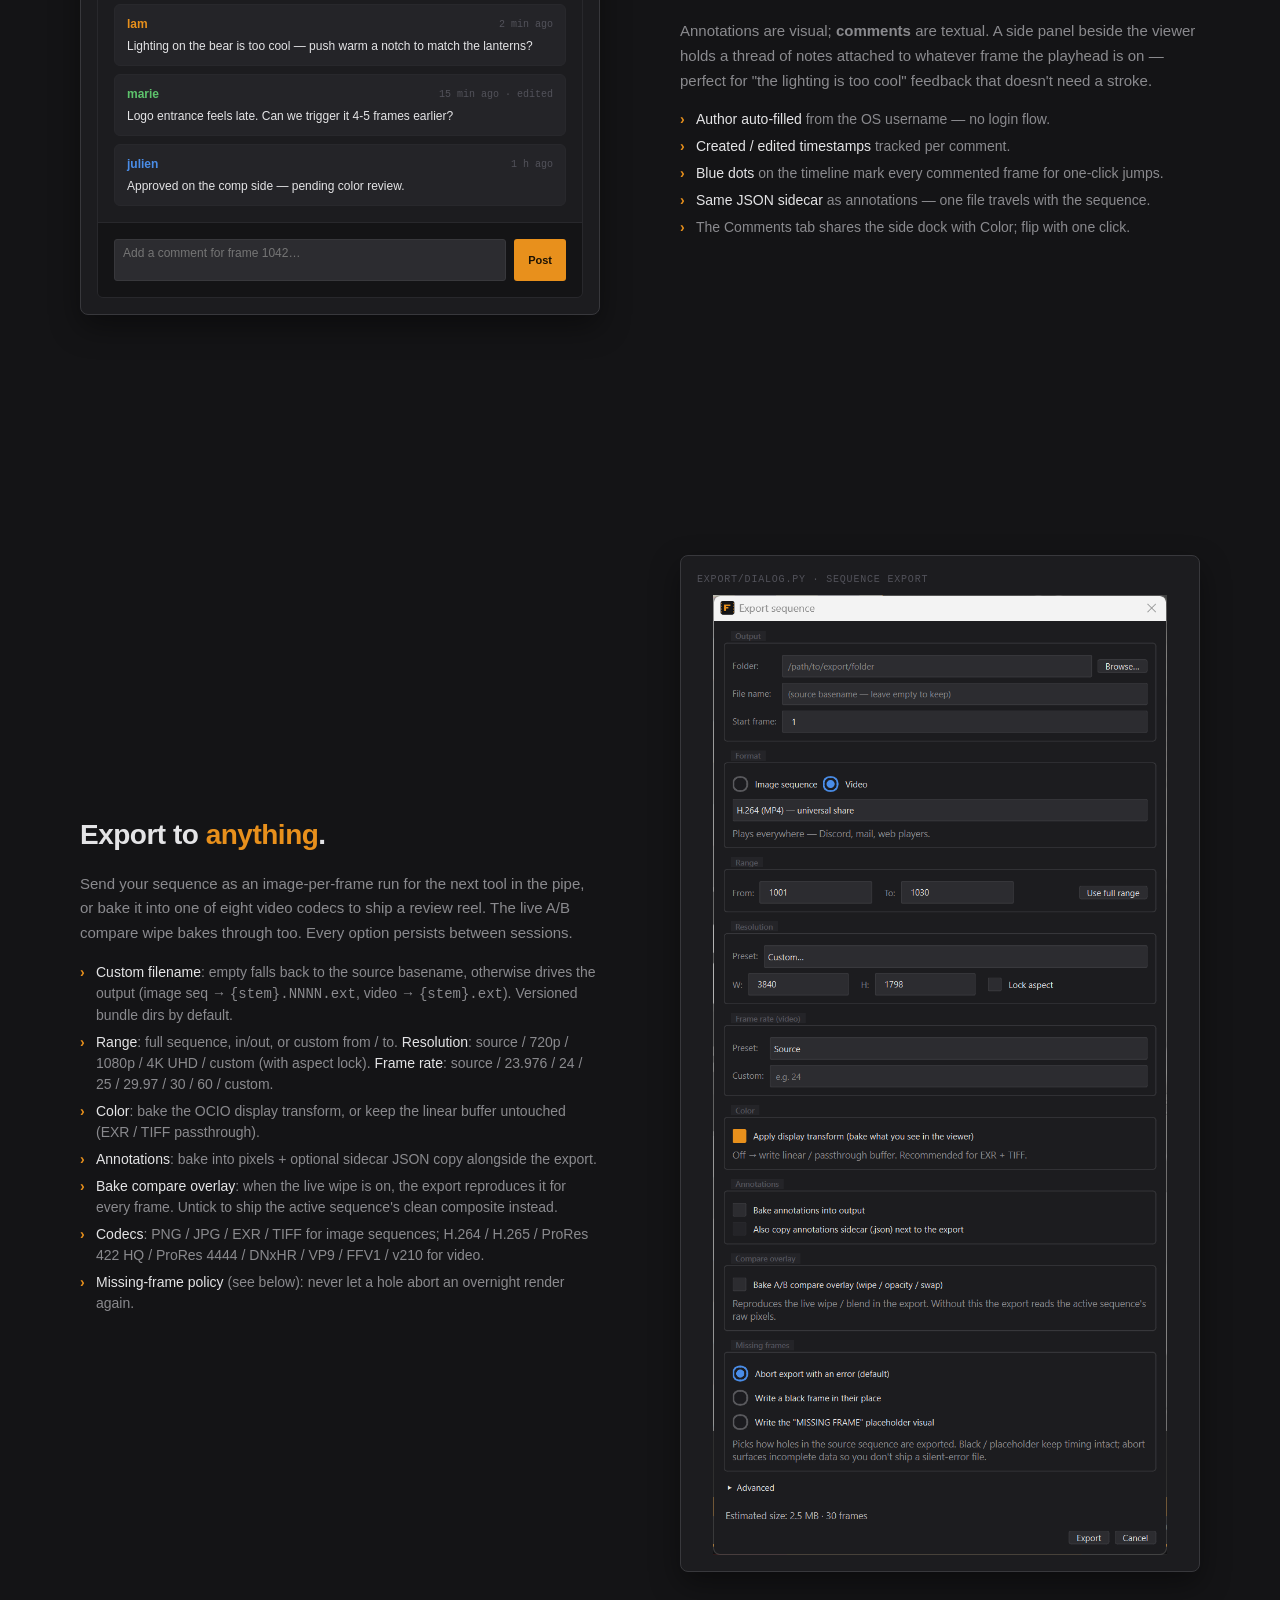
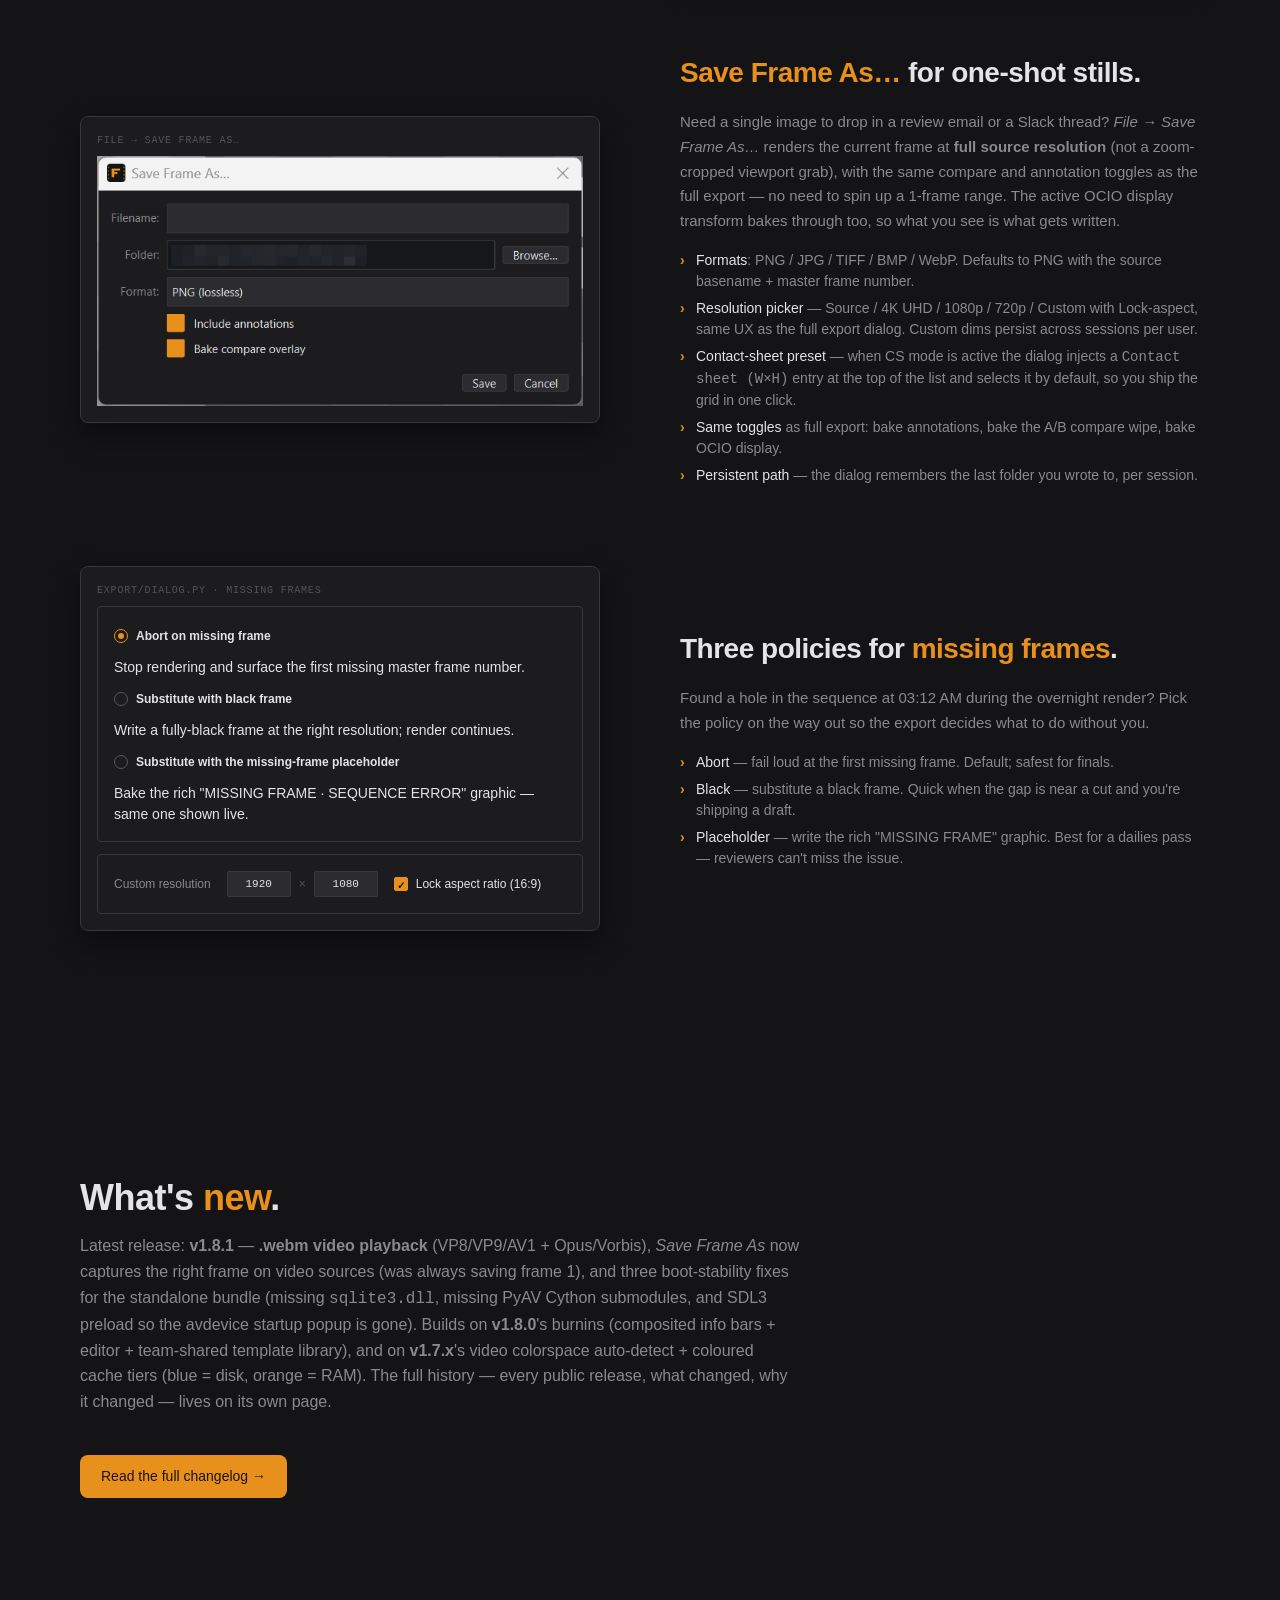
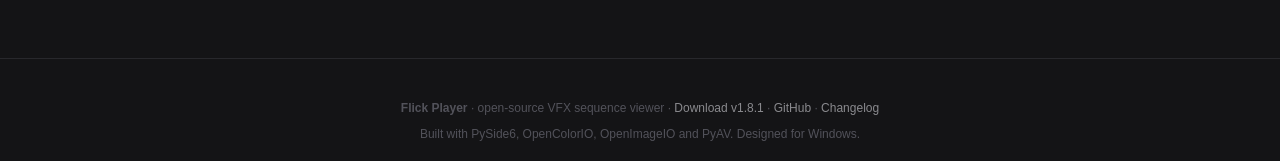
==== commit 3d5cfea4: "release: v1.8.1 — webm playback, save-frame video fix, bundle stability" ====
--- a/docs/website/index.html
+++ b/docs/website/index.html
@@ -47,13 +47,13 @@
   <div class="ctas">
     <a
       class="btn btn-primary"
-      href="https://github.com/llethanh/img_player/releases/download/v1.8.0/FlickPlayer_v1.8.0.zip"
-    >Download for Windows — v1.8.0</a>
+      href="https://github.com/llethanh/FlickPlayer/releases/download/v1.8.1/FlickPlayer_v1.8.1.zip"
+    >Download for Windows — v1.8.1</a>
     <a class="btn btn-ghost" href="#features">See features →</a>
   </div>
   <p class="dl-note" style="margin-top: var(--s-sm); font-size: 0.9em; opacity: 0.6;">
     Portable ~277&nbsp;MB ZIP — extract anywhere, run <code>FlickPlayer.exe</code>, no install.
-    <a href="https://github.com/llethanh/img_player/releases" style="color: inherit;">All releases →</a>
+    <a href="https://github.com/llethanh/FlickPlayer/releases" style="color: inherit;">All releases →</a>
   </p>
 
   <div class="app-frame">
@@ -685,16 +685,15 @@
 <section id="changelog" class="changelog-teaser">
   <h2>What's <span class="accent">new</span>.</h2>
   <p class="lede">
-    Latest release: <strong>v1.8.0</strong> — <strong>burnins</strong>
-    are here: composited top &amp; bottom info bars over the image, with
-    a full editor, live preview, per-element typography, a
-    HiDPI- &amp; resolution-aware rasteriser, and a
-    <strong>team-shared template library</strong> so everyone on a
-    project can converge on the same look by pointing at one folder.
-    New <code>{layer_frame}</code> token shows the on-disk source frame
-    for the current layer alongside the master timeline frame. Builds
-    on <strong>v1.7.1</strong>'s video colorspace auto-detect and
-    <strong>v1.7.0</strong>'s coloured cache tiers (blue = disk,
+    Latest release: <strong>v1.8.1</strong> — <strong>.webm video
+    playback</strong> (VP8/VP9/AV1 + Opus/Vorbis), <em>Save Frame As</em>
+    now captures the right frame on video sources (was always saving
+    frame 1), and three boot-stability fixes for the standalone bundle
+    (missing <code>sqlite3.dll</code>, missing PyAV Cython submodules,
+    and SDL3 preload so the avdevice startup popup is gone). Builds on
+    <strong>v1.8.0</strong>'s burnins (composited info bars + editor +
+    team-shared template library), and on <strong>v1.7.x</strong>'s
+    video colorspace auto-detect + coloured cache tiers (blue = disk,
     orange = RAM). The full history — every public release, what
     changed, why it changed — lives on its own page.
   </p>
@@ -706,7 +705,7 @@
 <!-- ============================================================ Footer -->
 <footer id="download">
   <p>
-    <strong>Flick Player</strong> · open-source VFX sequence viewer · <a href="https://github.com/llethanh/img_player/releases/download/v1.8.0/FlickPlayer_v1.8.0.zip">Download v1.8.0</a> · <a href="https://github.com/llethanh/img_player">GitHub</a> · <a href="changelog.html">Changelog</a>
+    <strong>Flick Player</strong> · open-source VFX sequence viewer · <a href="https://github.com/llethanh/FlickPlayer/releases/download/v1.8.1/FlickPlayer_v1.8.1.zip">Download v1.8.1</a> · <a href="https://github.com/llethanh/FlickPlayer">GitHub</a> · <a href="changelog.html">Changelog</a>
   </p>
   <p style="margin-top: var(--s-sm);">
     Built with PySide6, OpenColorIO, OpenImageIO and PyAV. Designed for Windows.
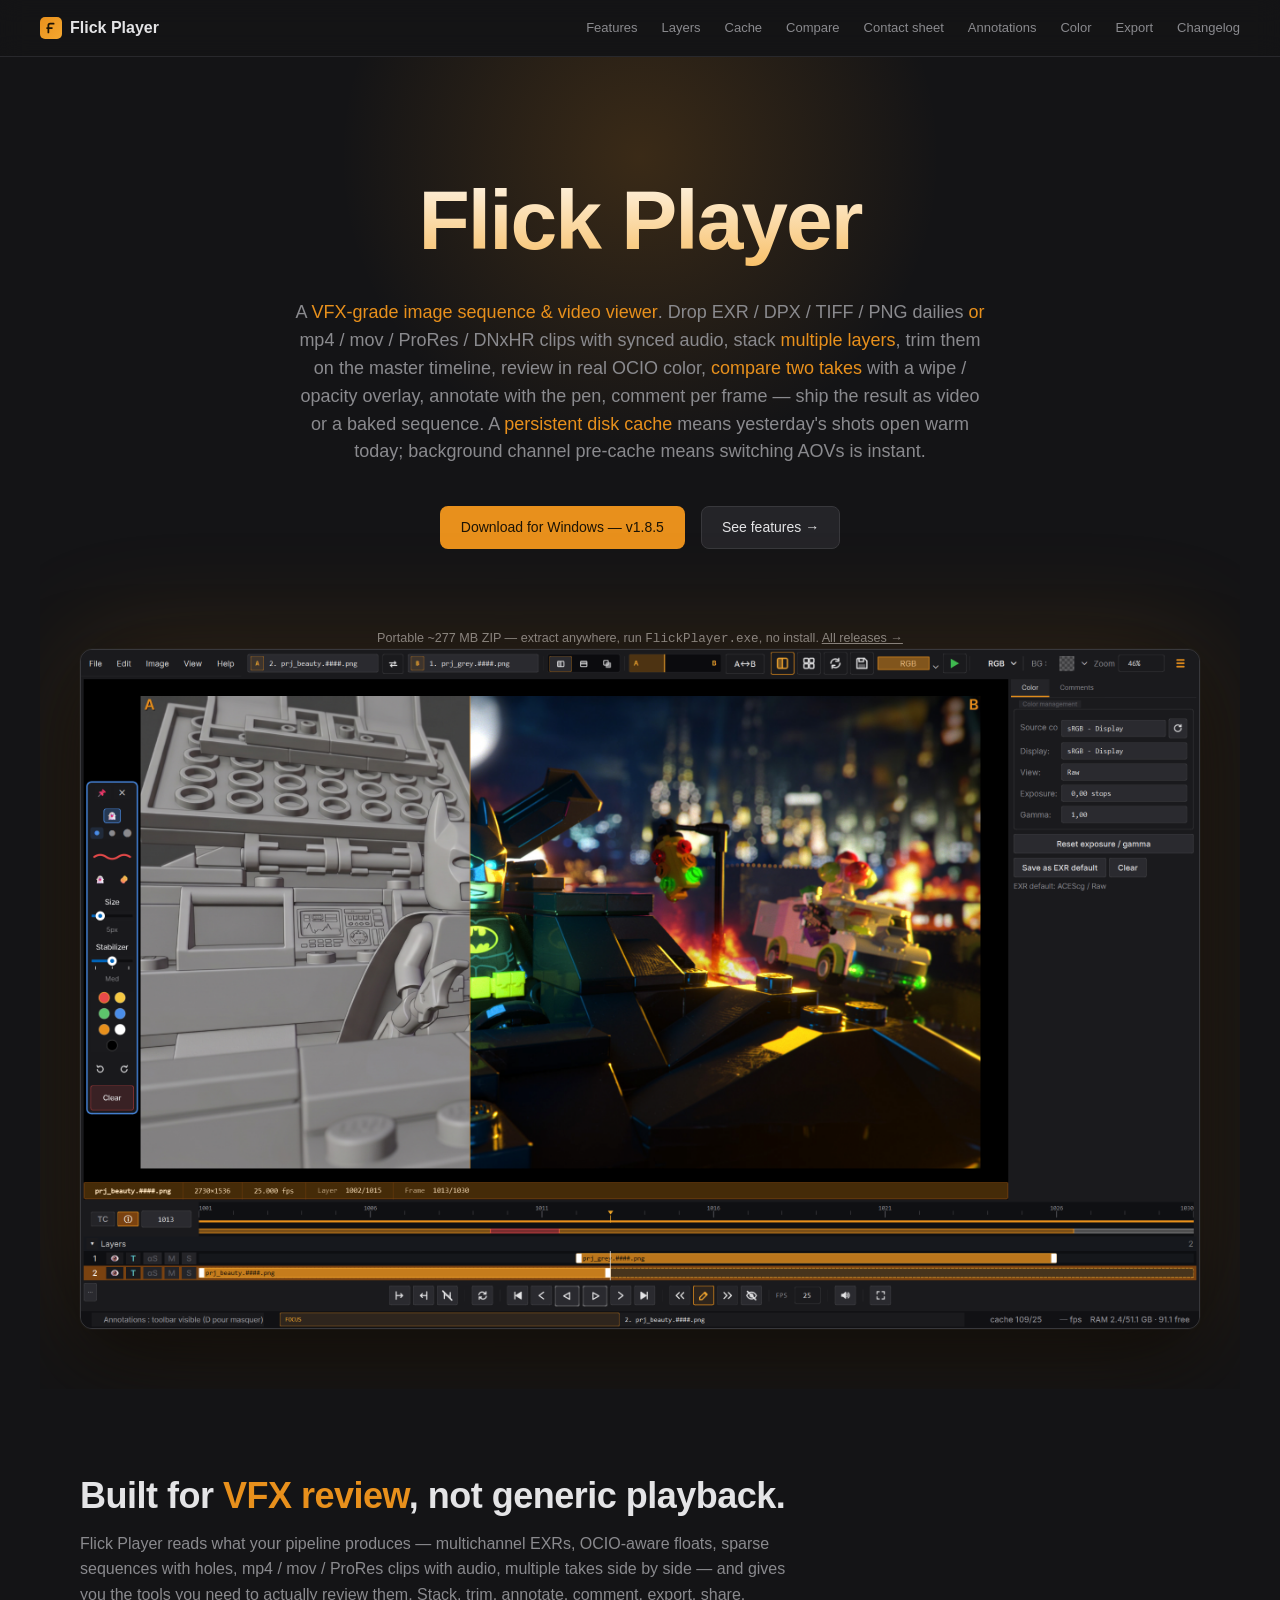
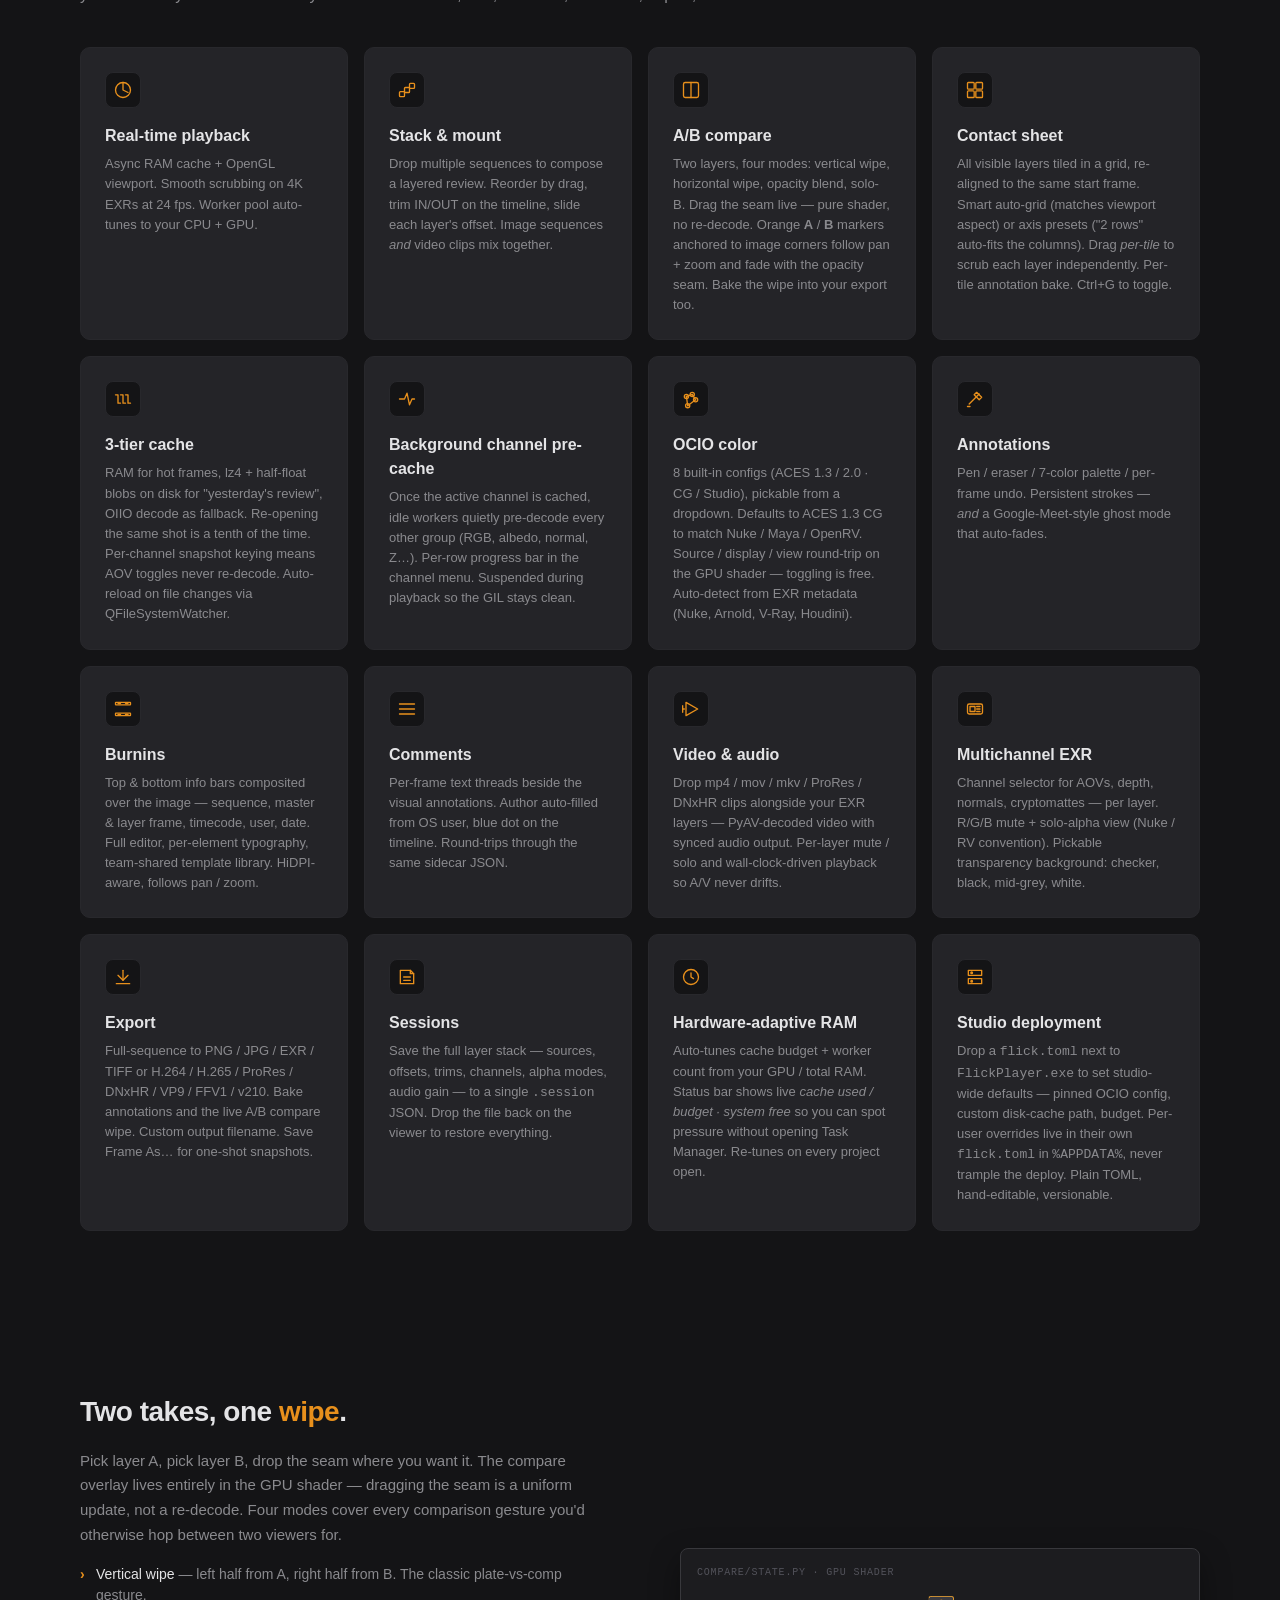
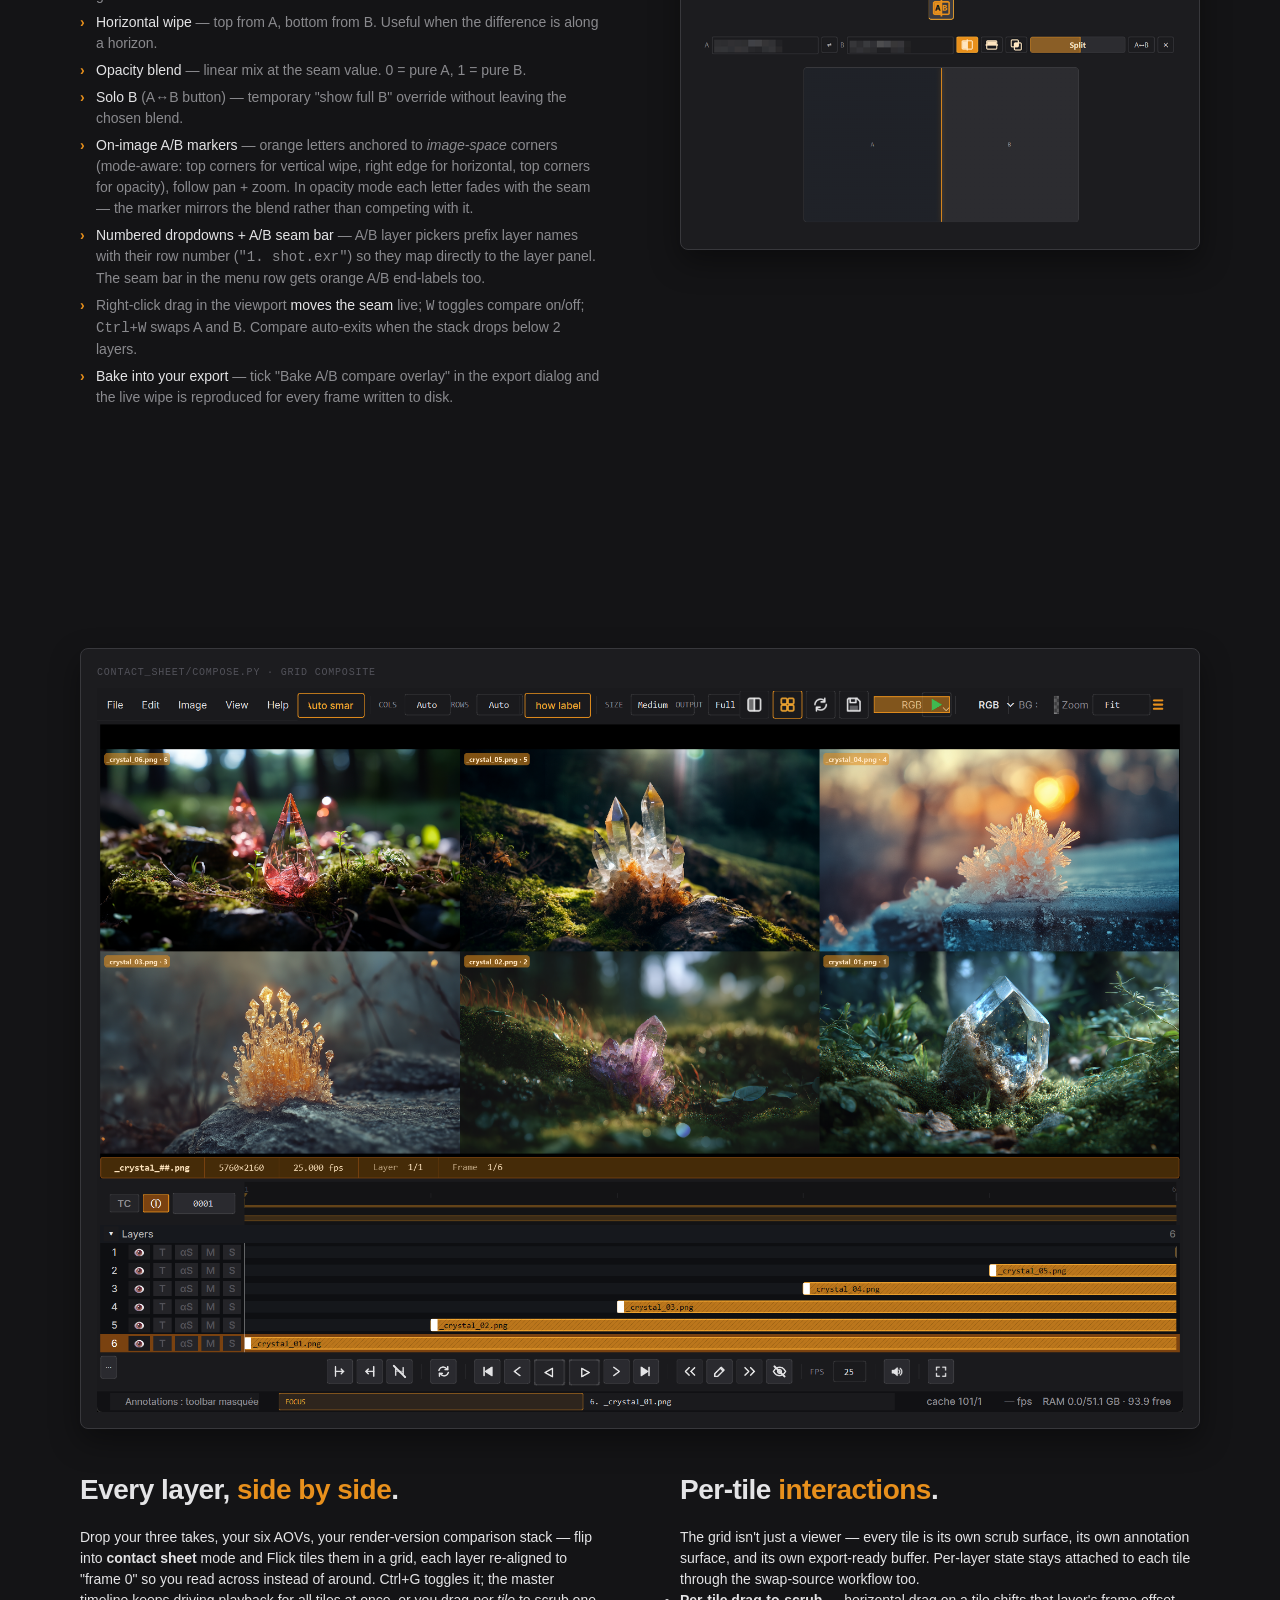
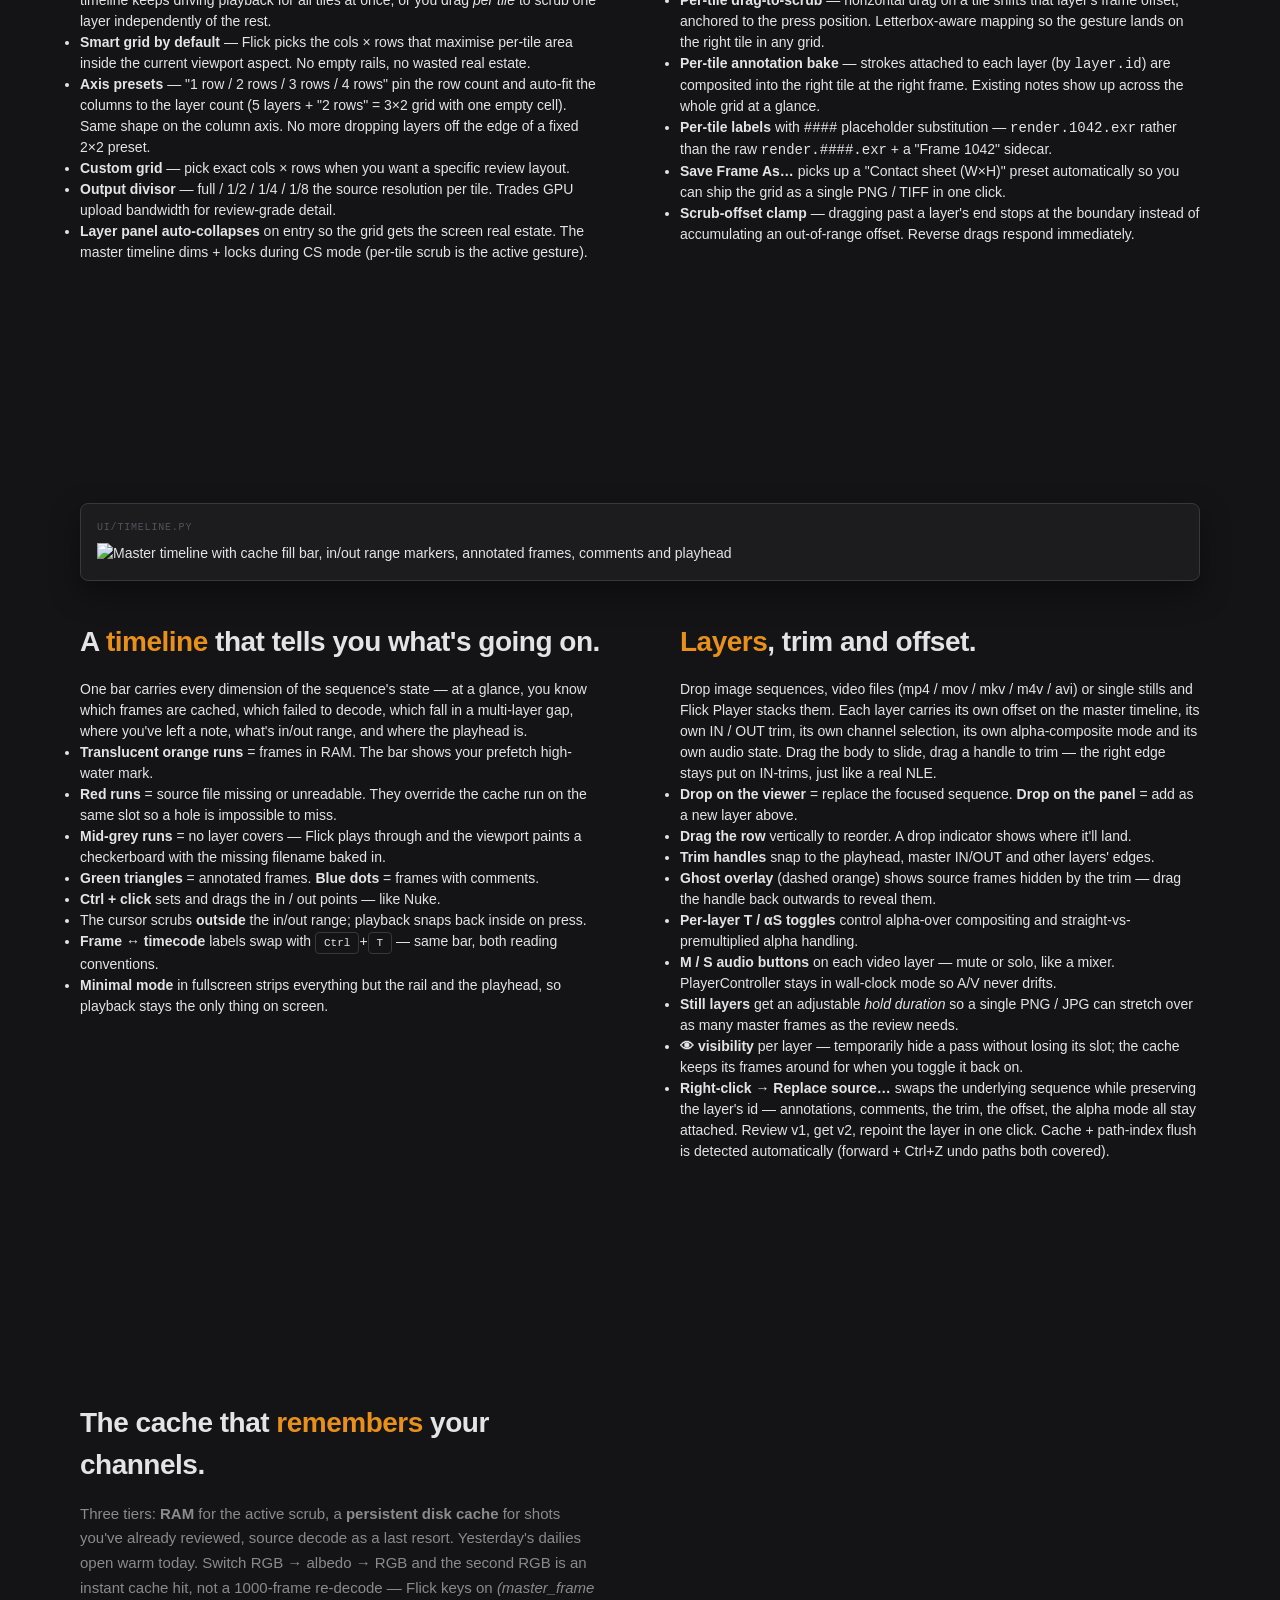
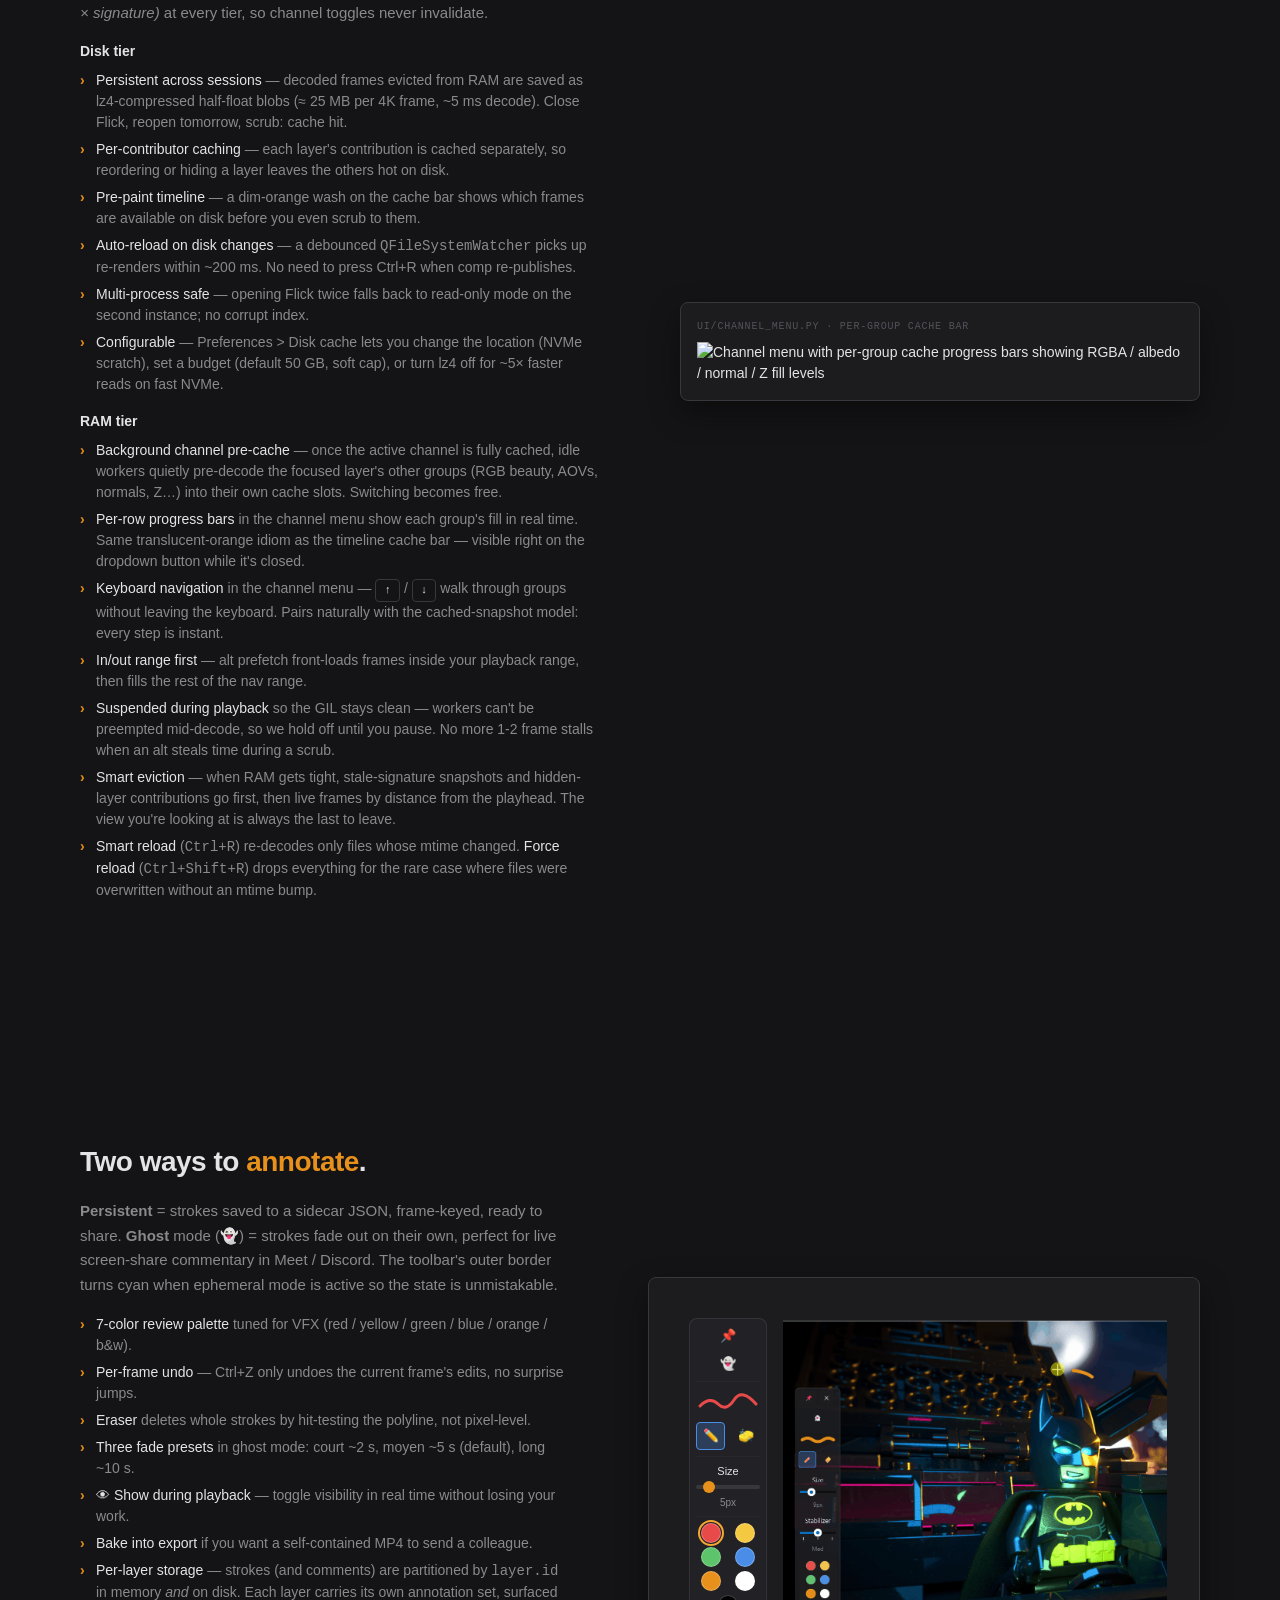
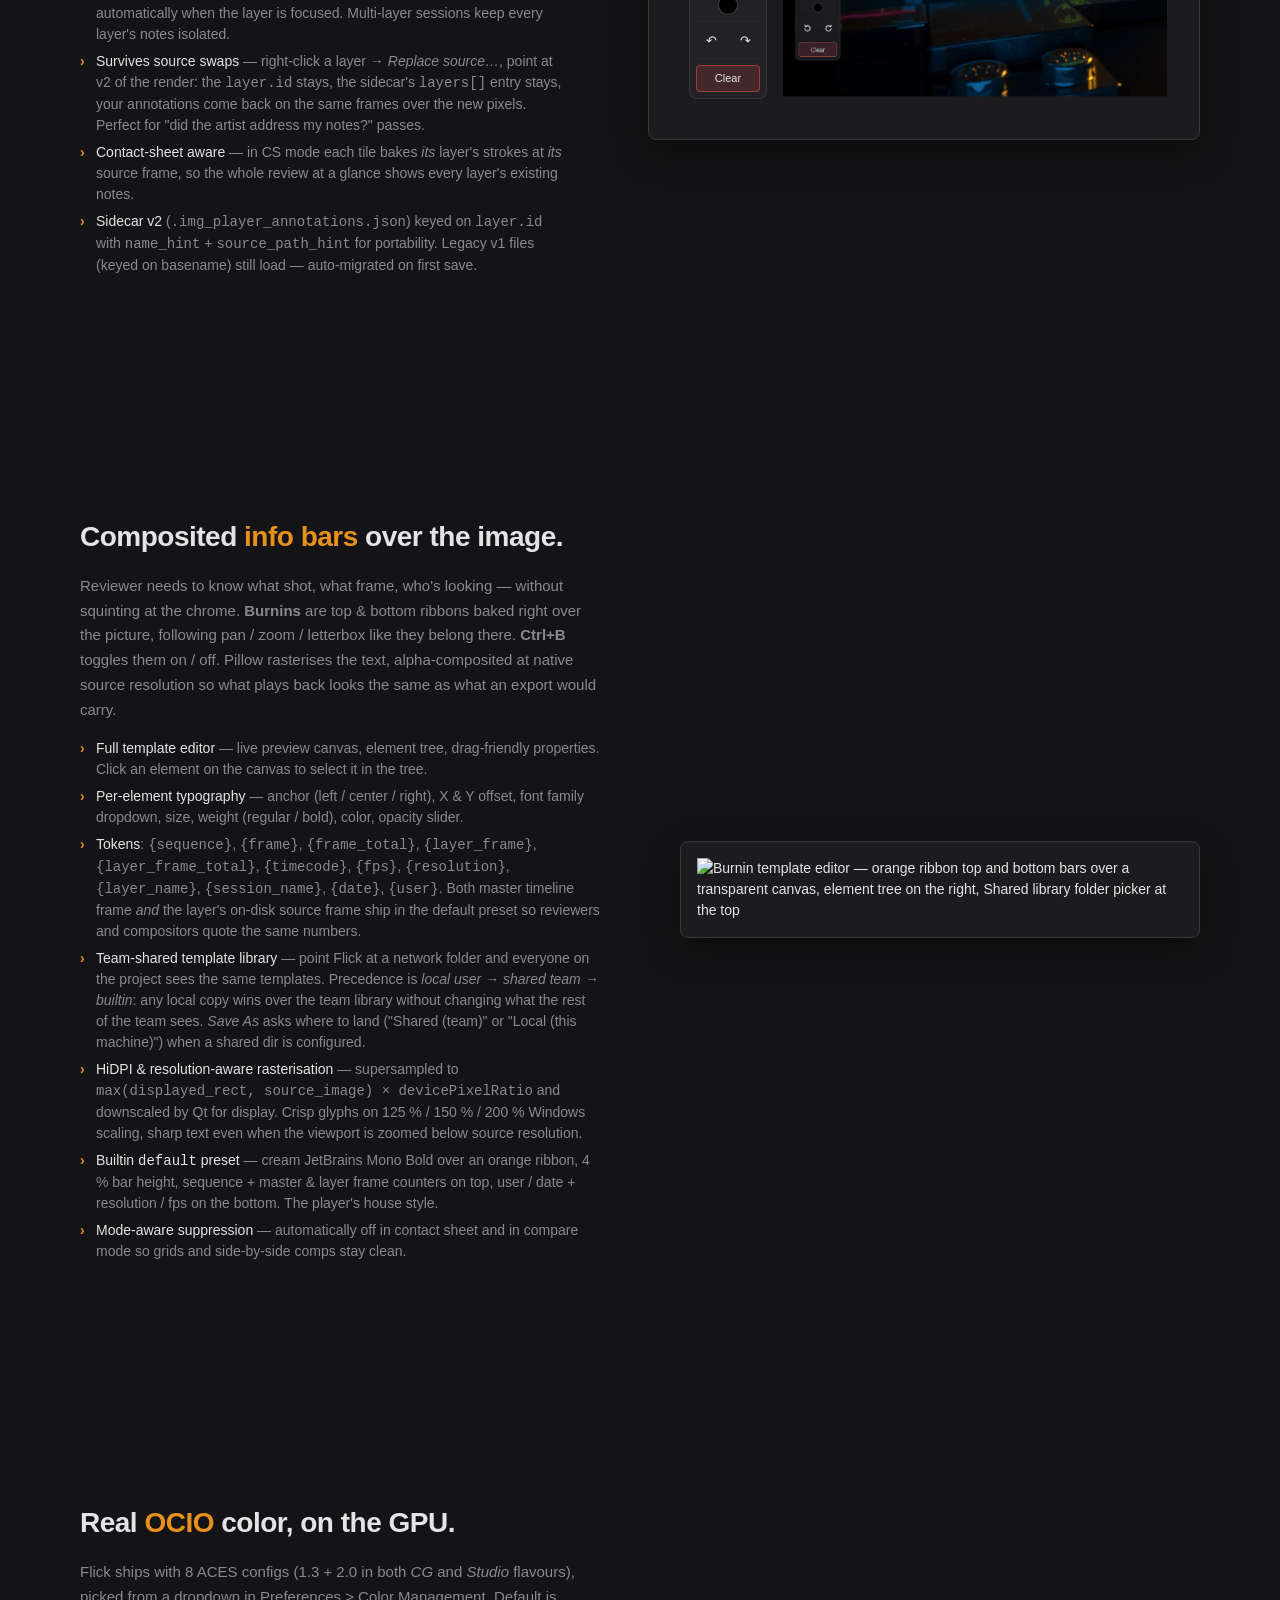
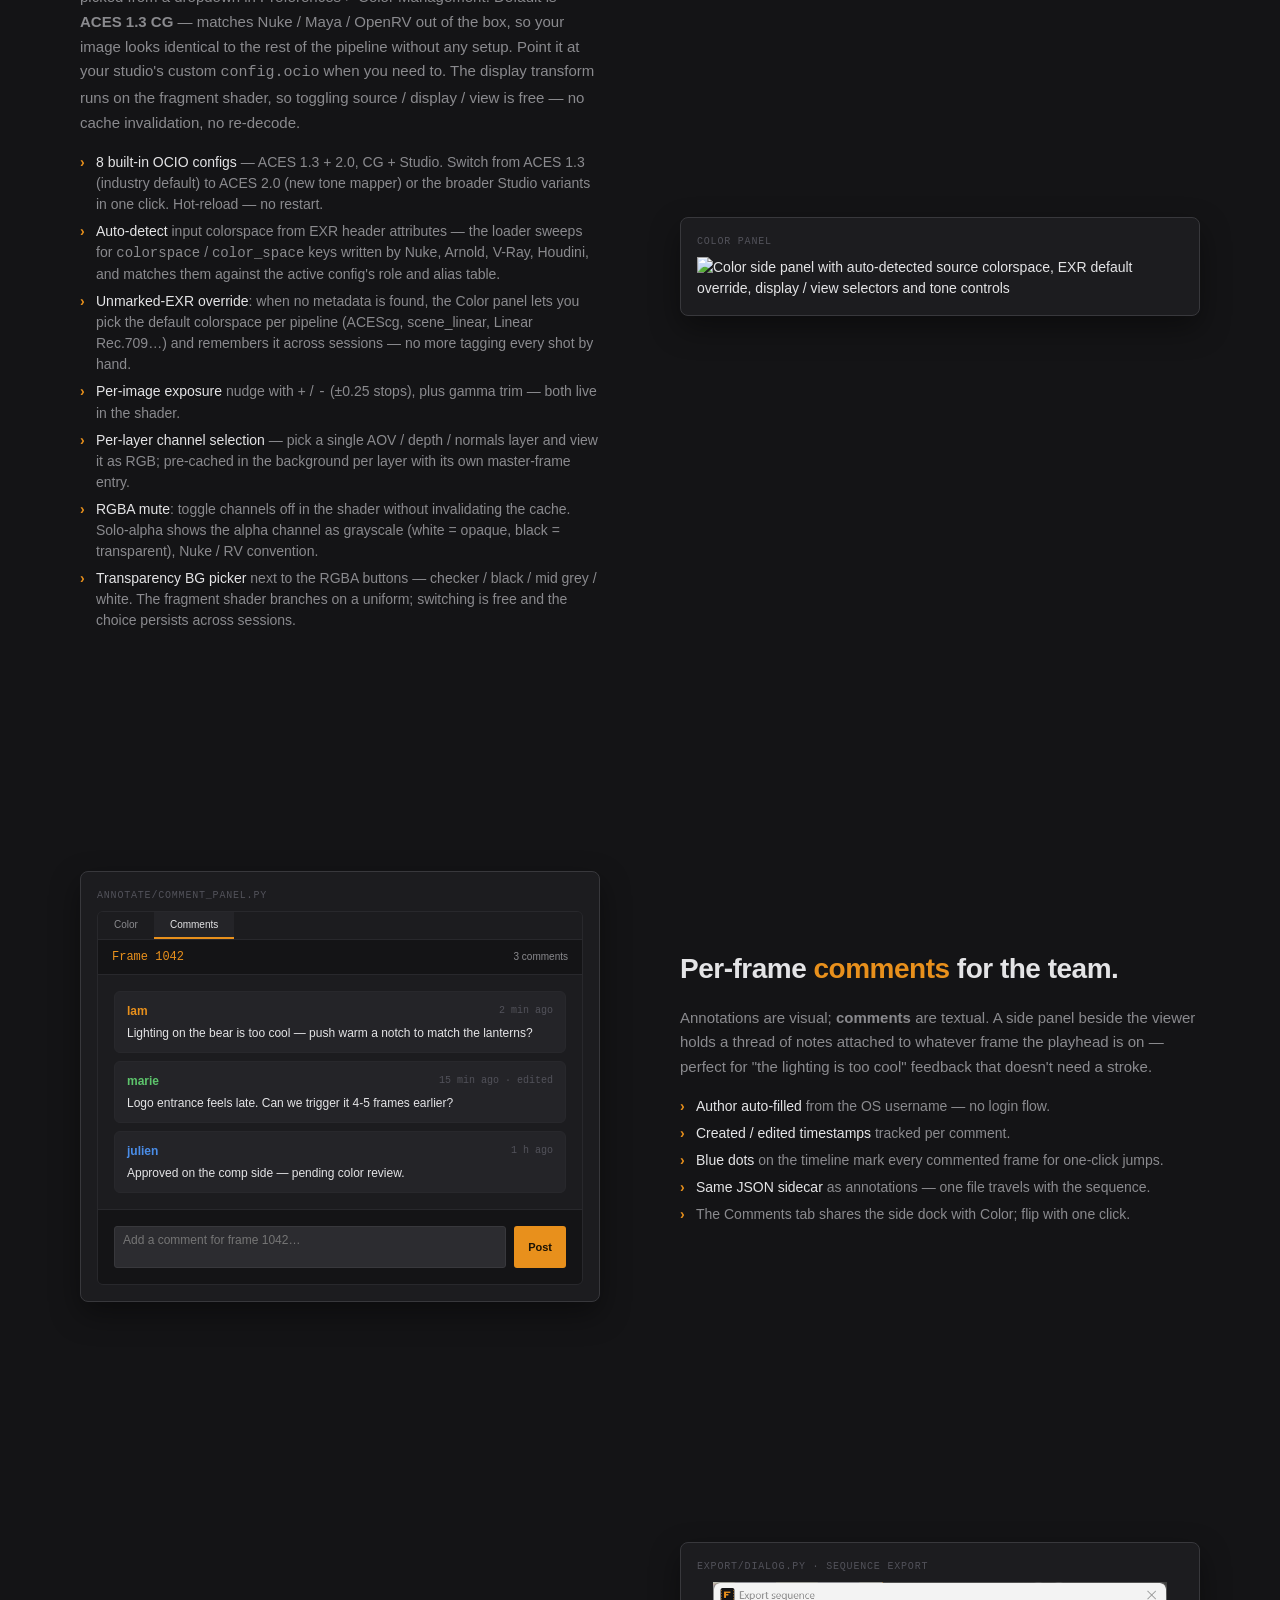
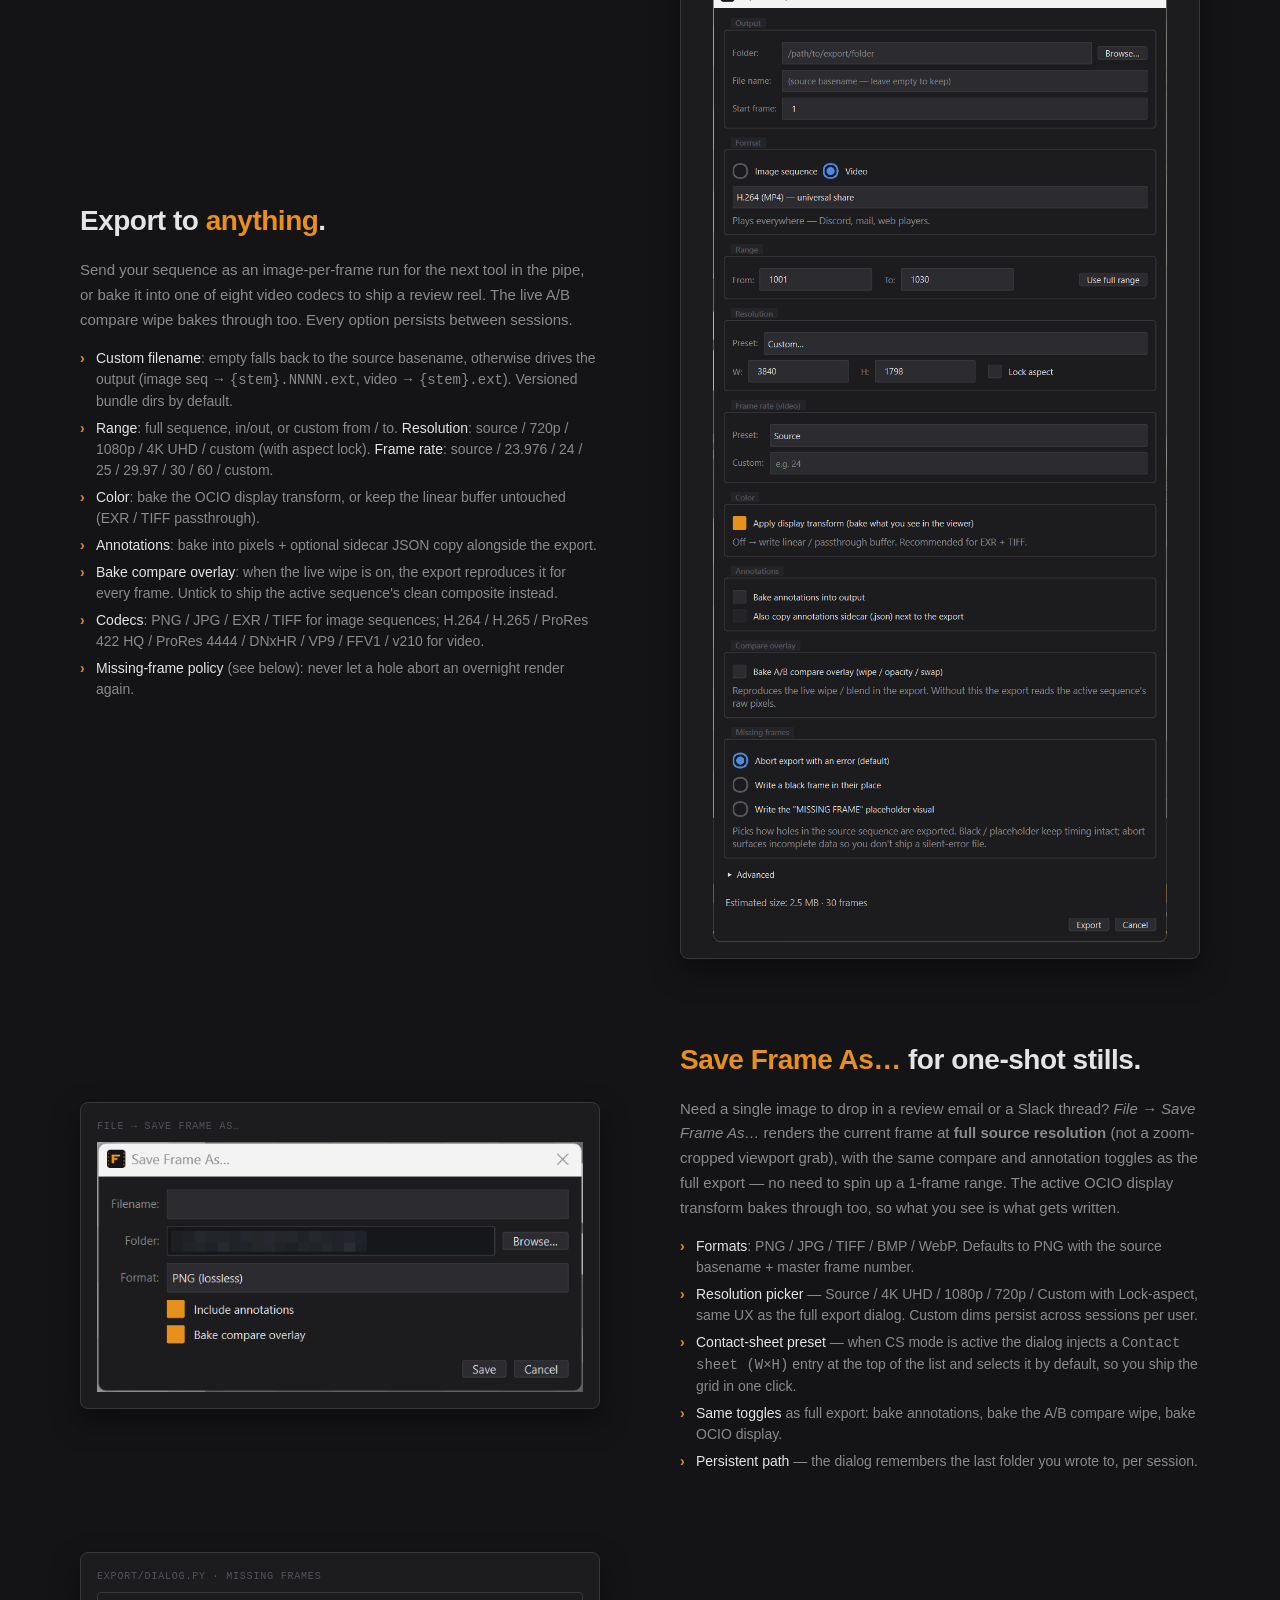
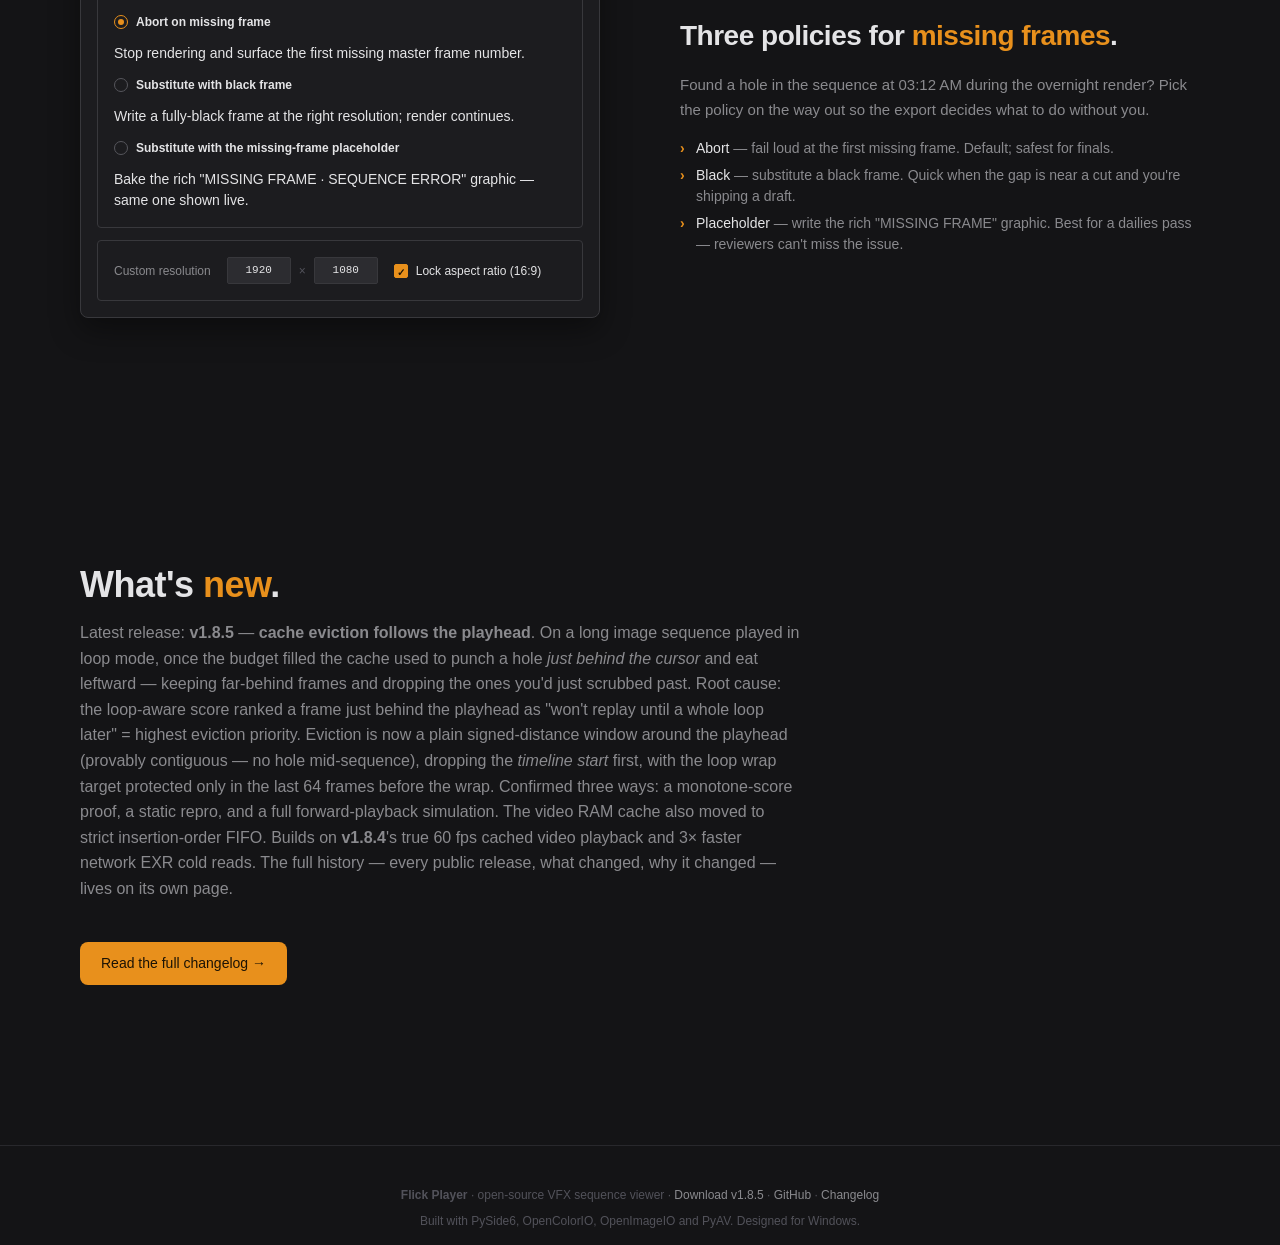
==== commit dbfe4730: "release: v1.8.5 Cache eviction follows the playhead — fixes the "cache empties just behind the curso" ====
--- a/docs/website/index.html
+++ b/docs/website/index.html
@@ -47,8 +47,8 @@
   <div class="ctas">
     <a
       class="btn btn-primary"
-      href="https://github.com/llethanh/FlickPlayer/releases/download/v1.8.1/FlickPlayer_v1.8.1.zip"
-    >Download for Windows — v1.8.1</a>
+      href="https://github.com/llethanh/FlickPlayer/releases/download/v1.8.5/FlickPlayer_v1.8.5.zip"
+    >Download for Windows — v1.8.5</a>
     <a class="btn btn-ghost" href="#features">See features →</a>
   </div>
   <p class="dl-note" style="margin-top: var(--s-sm); font-size: 0.9em; opacity: 0.6;">
@@ -127,6 +127,13 @@
       </div>
       <h3>Annotations</h3>
       <p>Pen / eraser / 7-color palette / per-frame undo. Persistent strokes — <em>and</em> a Google-Meet-style ghost mode that auto-fades.</p>
+    </a>
+    <a href="#burnins" class="feature-card">
+      <div class="icon">
+        <svg width="20" height="20" viewBox="0 0 24 24" fill="none" stroke="currentColor" stroke-width="1.6" stroke-linecap="round" stroke-linejoin="round"><rect x="3" y="4" width="18" height="3" rx="0.5"/><rect x="3" y="17" width="18" height="3" rx="0.5"/><line x1="6" y1="5.5" x2="9" y2="5.5"/><line x1="15" y1="5.5" x2="18" y2="5.5"/><line x1="6" y1="18.5" x2="9" y2="18.5"/><line x1="15" y1="18.5" x2="18" y2="18.5"/></svg>
+      </div>
+      <h3>Burnins</h3>
+      <p>Top &amp; bottom info bars composited over the image — sequence, master &amp; layer frame, timecode, user, date. Full editor, per-element typography, team-shared template library. HiDPI-aware, follows pan / zoom.</p>
     </a>
     <a href="#comments" class="feature-card">
       <div class="icon">
@@ -464,6 +471,57 @@
   </div>
 </section>
 
+<!-- ============================================================ Burnins -->
+<section id="burnins">
+  <div class="feature-detail">
+    <div class="copy">
+      <h2>Composited <span class="accent">info bars</span> over the image.</h2>
+      <p>
+        Reviewer needs to know what shot, what frame, who's looking — without
+        squinting at the chrome. <b>Burnins</b> are top &amp; bottom ribbons baked
+        right over the picture, following pan / zoom / letterbox like they belong
+        there. <b>Ctrl+B</b> toggles them on / off. Pillow rasterises the text,
+        alpha-composited at native source resolution so what plays back looks the
+        same as what an export would carry.
+      </p>
+      <ul>
+        <li><b>Full template editor</b> — live preview canvas, element tree, drag-friendly
+            properties. Click an element on the canvas to select it in the tree.</li>
+        <li><b>Per-element typography</b> — anchor (left / center / right), X &amp; Y offset,
+            font family dropdown, size, weight (regular / bold), color, opacity slider.</li>
+        <li><b>Tokens</b>: <code>{sequence}</code>, <code>{frame}</code>,
+            <code>{frame_total}</code>, <code>{layer_frame}</code>,
+            <code>{layer_frame_total}</code>, <code>{timecode}</code>,
+            <code>{fps}</code>, <code>{resolution}</code>,
+            <code>{layer_name}</code>, <code>{session_name}</code>,
+            <code>{date}</code>, <code>{user}</code>. Both master timeline frame
+            <em>and</em> the layer's on-disk source frame ship in the default preset
+            so reviewers and compositors quote the same numbers.</li>
+        <li><b>Team-shared template library</b> — point Flick at a network folder and
+            everyone on the project sees the same templates. Precedence is
+            <em>local user → shared team → builtin</em>: any local copy wins over
+            the team library without changing what the rest of the team sees.
+            <em>Save As</em> asks where to land ("Shared (team)" or
+            "Local (this machine)") when a shared dir is configured.</li>
+        <li><b>HiDPI &amp; resolution-aware rasterisation</b> — supersampled to
+            <code>max(displayed_rect, source_image) × devicePixelRatio</code> and
+            downscaled by Qt for display. Crisp glyphs on 125 % / 150 % / 200 %
+            Windows scaling, sharp text even when the viewport is zoomed below
+            source resolution.</li>
+        <li><b>Builtin <code>default</code> preset</b> — cream JetBrains Mono Bold over
+            an orange ribbon, 4 % bar height, sequence + master &amp; layer frame
+            counters on top, user / date + resolution / fps on the bottom. The
+            player's house style.</li>
+        <li><b>Mode-aware suppression</b> — automatically off in contact sheet and
+            in compare mode so grids and side-by-side comps stay clean.</li>
+      </ul>
+    </div>
+    <div class="mockup">
+      <img src="screenshots/burninsEditor.png" alt="Burnin template editor — orange ribbon top and bottom bars over a transparent canvas, element tree on the right, Shared library folder picker at the top" class="mockup-shot">
+    </div>
+  </div>
+</section>
+
 <!-- ============================================================ OCIO color -->
 <section id="color">
   <div class="feature-detail">
@@ -685,17 +743,23 @@
 <section id="changelog" class="changelog-teaser">
   <h2>What's <span class="accent">new</span>.</h2>
   <p class="lede">
-    Latest release: <strong>v1.8.1</strong> — <strong>.webm video
-    playback</strong> (VP8/VP9/AV1 + Opus/Vorbis), <em>Save Frame As</em>
-    now captures the right frame on video sources (was always saving
-    frame 1), and three boot-stability fixes for the standalone bundle
-    (missing <code>sqlite3.dll</code>, missing PyAV Cython submodules,
-    and SDL3 preload so the avdevice startup popup is gone). Builds on
-    <strong>v1.8.0</strong>'s burnins (composited info bars + editor +
-    team-shared template library), and on <strong>v1.7.x</strong>'s
-    video colorspace auto-detect + coloured cache tiers (blue = disk,
-    orange = RAM). The full history — every public release, what
-    changed, why it changed — lives on its own page.
+    Latest release: <strong>v1.8.5</strong> — <strong>cache eviction
+    follows the playhead</strong>. On a long image sequence played in
+    loop mode, once the budget filled the cache used to punch a hole
+    <em>just behind the cursor</em> and eat leftward — keeping
+    far-behind frames and dropping the ones you'd just scrubbed past.
+    Root cause: the loop-aware score ranked a frame just behind the
+    playhead as "won't replay until a whole loop later" = highest
+    eviction priority. Eviction is now a plain signed-distance window
+    around the playhead (provably contiguous — no hole mid-sequence),
+    dropping the <em>timeline start</em> first, with the loop wrap
+    target protected only in the last 64 frames before the wrap.
+    Confirmed three ways: a monotone-score proof, a static repro, and
+    a full forward-playback simulation. The video RAM cache also moved
+    to strict insertion-order FIFO. Builds on <strong>v1.8.4</strong>'s
+    true 60 fps cached video playback and 3× faster network EXR cold
+    reads. The full history — every public release, what changed, why
+    it changed — lives on its own page.
   </p>
   <p style="margin-top: var(--s-md);">
     <a class="btn btn-primary" href="changelog.html">Read the full changelog →</a>
@@ -705,7 +769,7 @@
 <!-- ============================================================ Footer -->
 <footer id="download">
   <p>
-    <strong>Flick Player</strong> · open-source VFX sequence viewer · <a href="https://github.com/llethanh/FlickPlayer/releases/download/v1.8.1/FlickPlayer_v1.8.1.zip">Download v1.8.1</a> · <a href="https://github.com/llethanh/FlickPlayer">GitHub</a> · <a href="changelog.html">Changelog</a>
+    <strong>Flick Player</strong> · open-source VFX sequence viewer · <a href="https://github.com/llethanh/FlickPlayer/releases/download/v1.8.5/FlickPlayer_v1.8.5.zip">Download v1.8.5</a> · <a href="https://github.com/llethanh/FlickPlayer">GitHub</a> · <a href="changelog.html">Changelog</a>
   </p>
   <p style="margin-top: var(--s-sm);">
     Built with PySide6, OpenColorIO, OpenImageIO and PyAV. Designed for Windows.
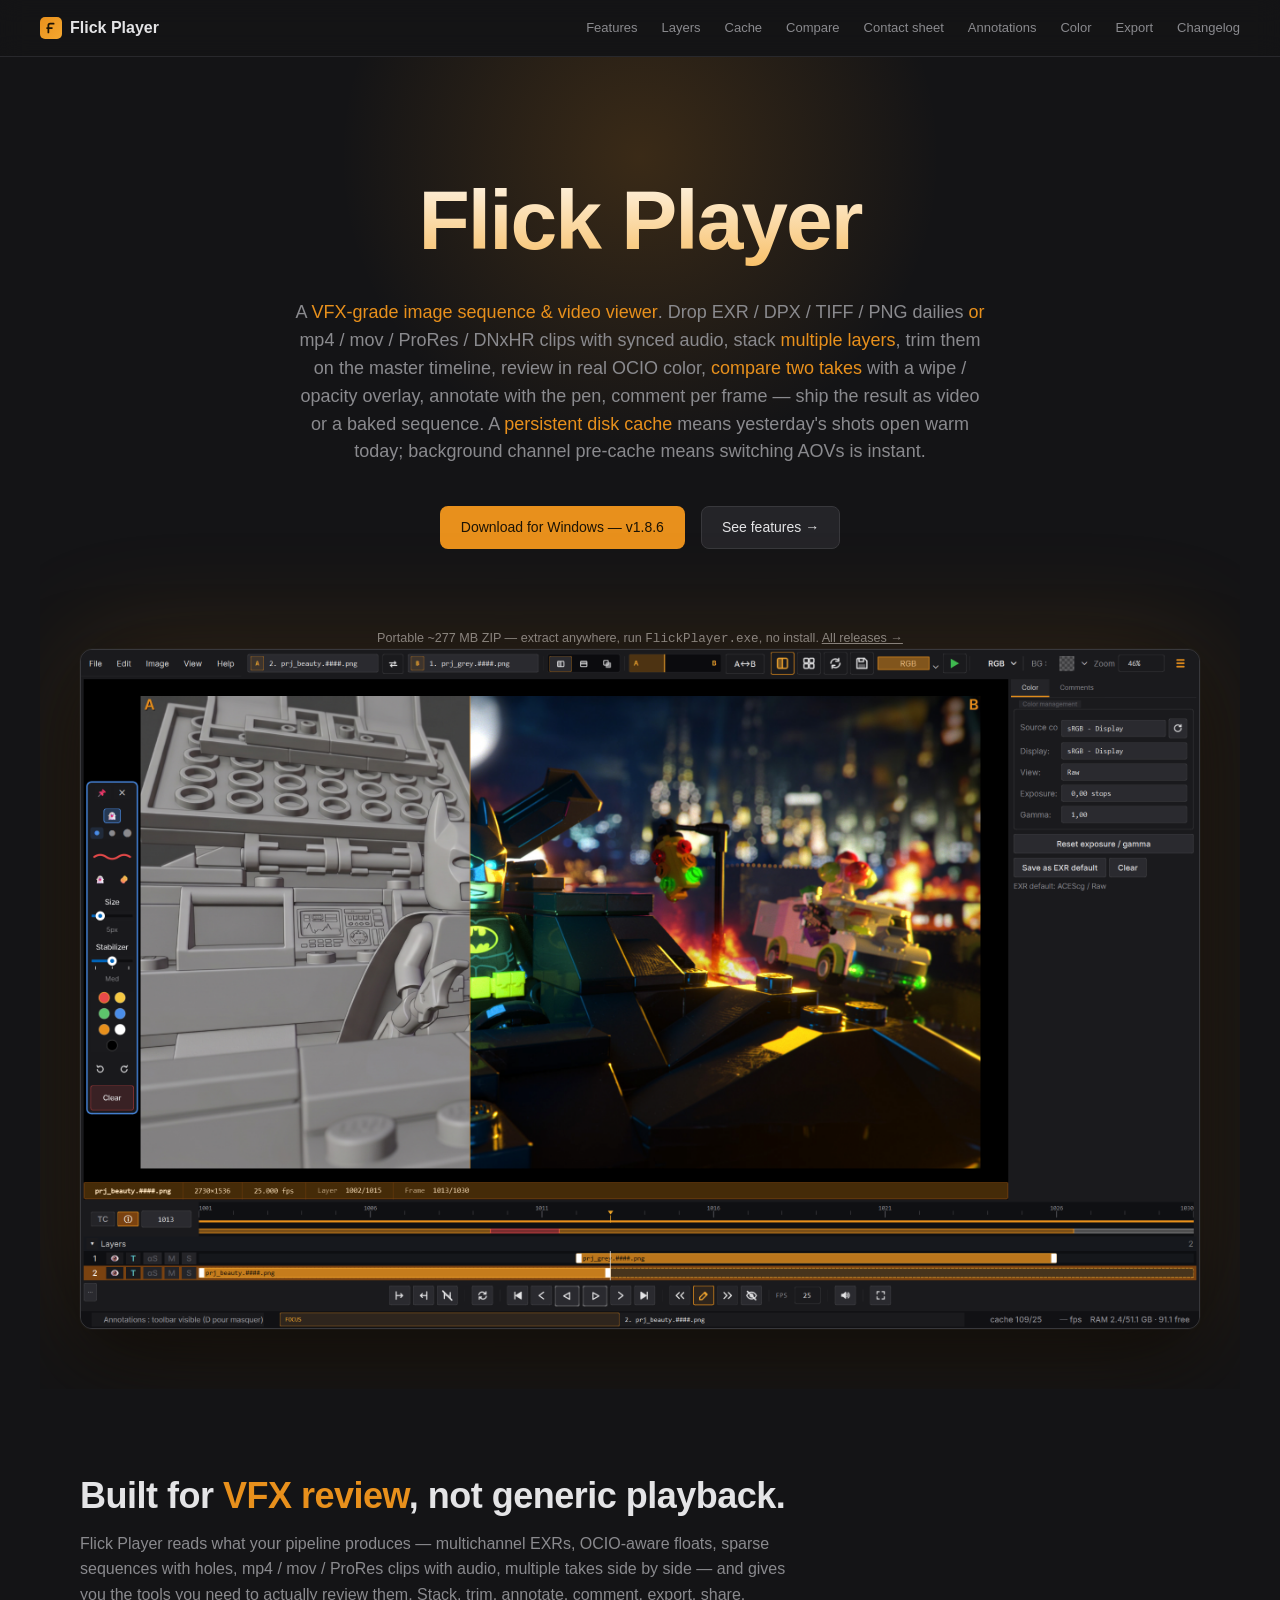
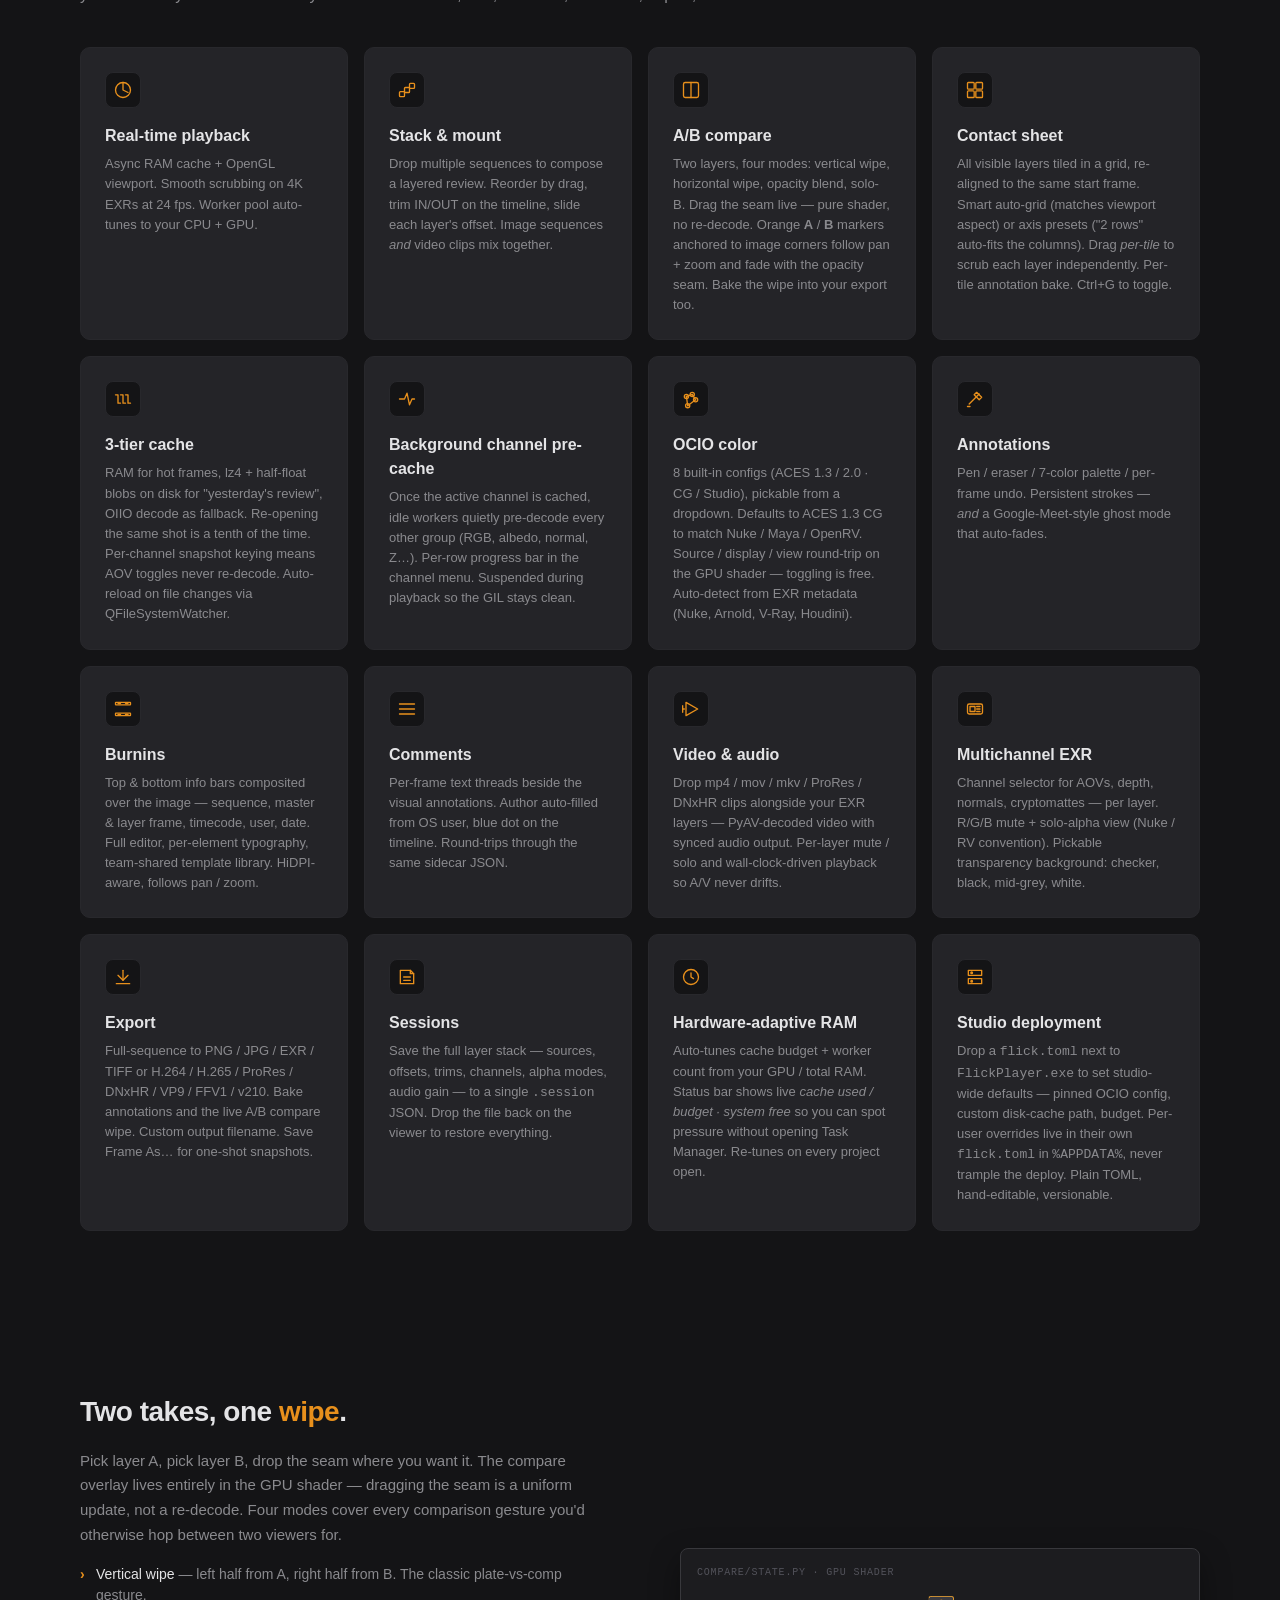
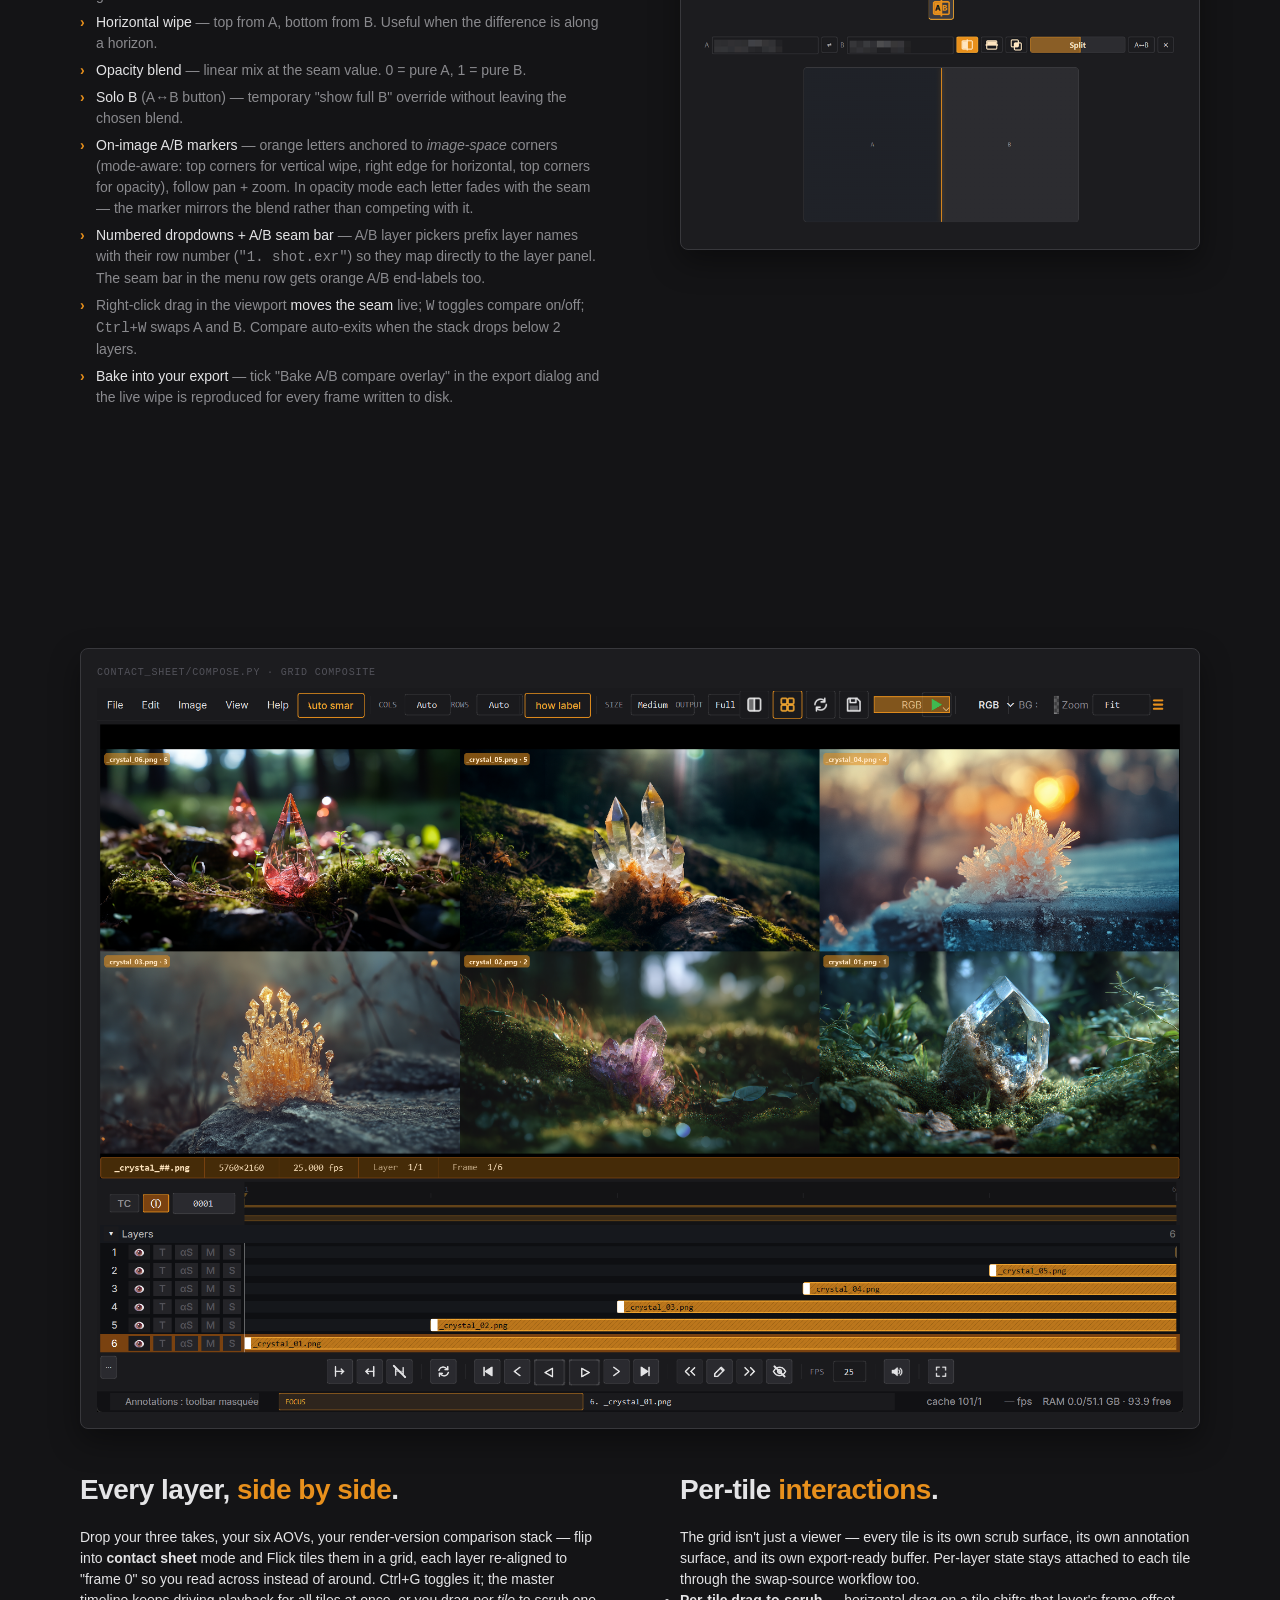
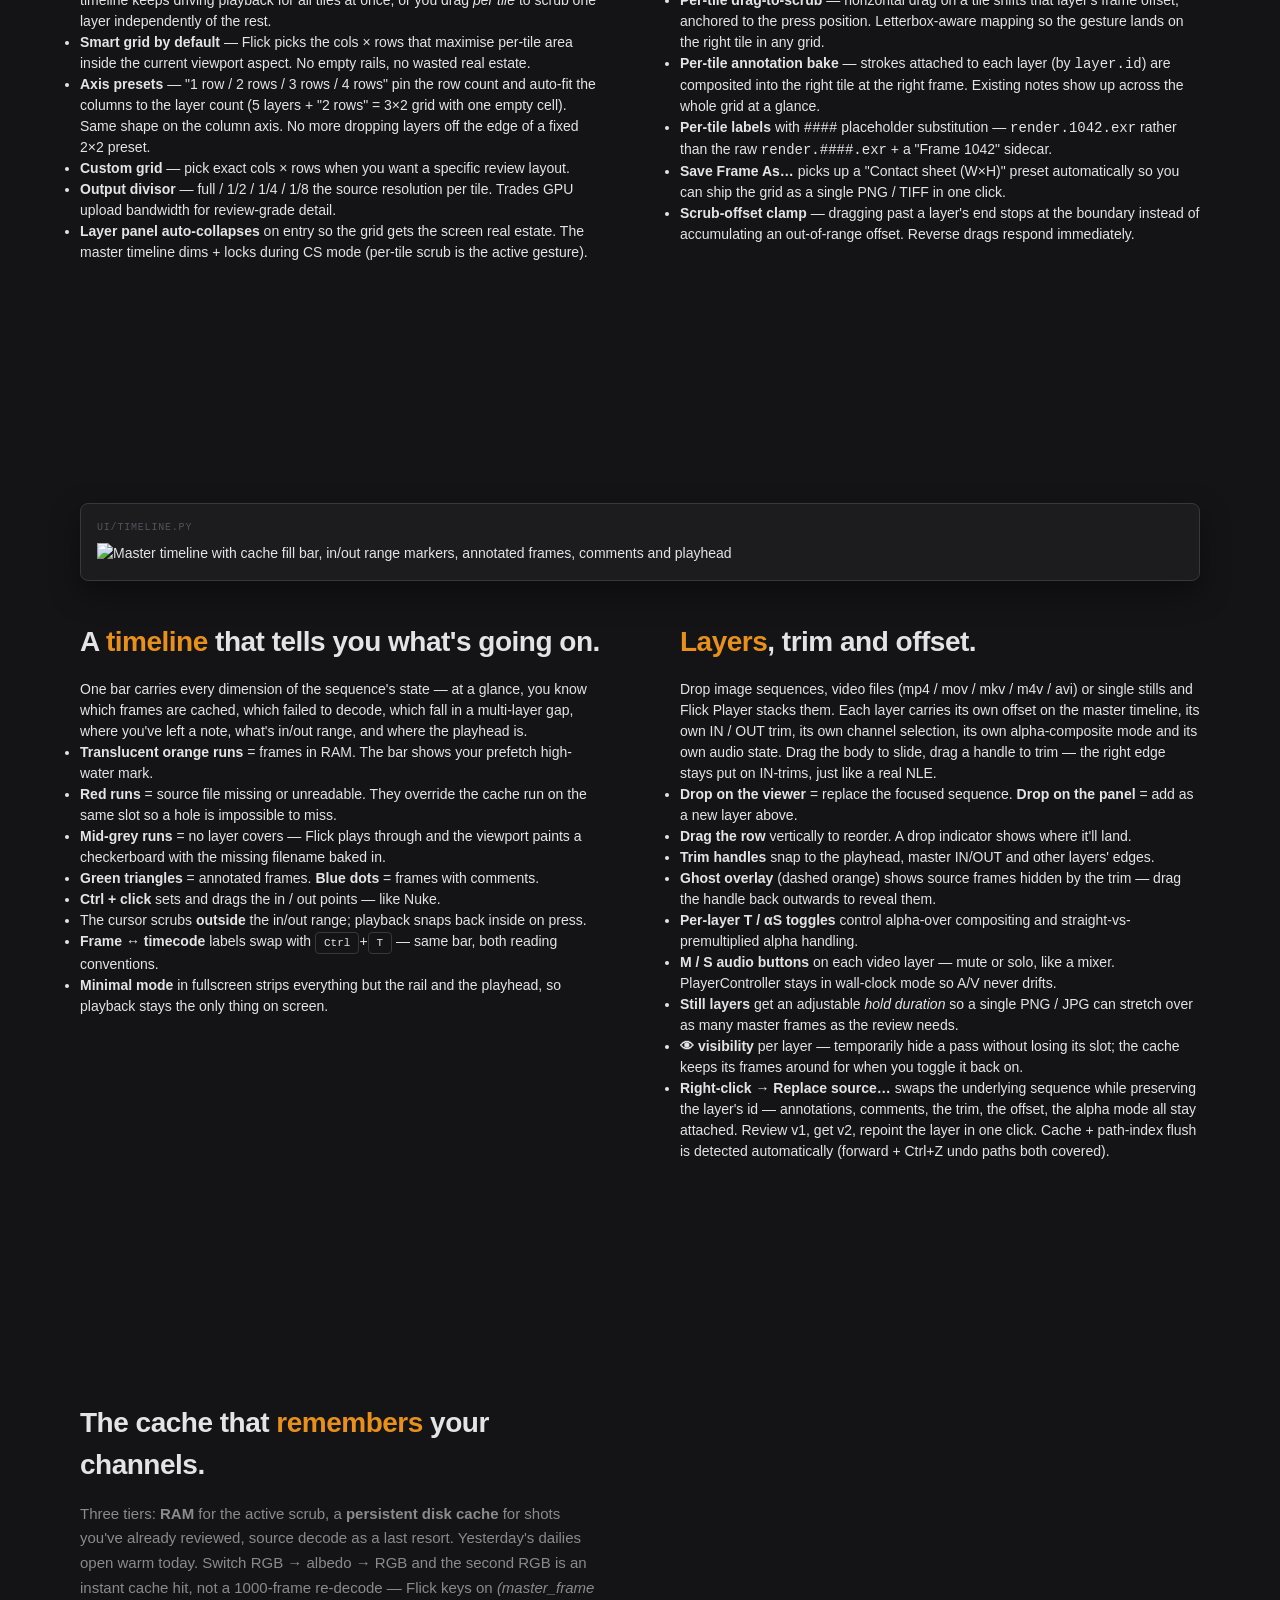
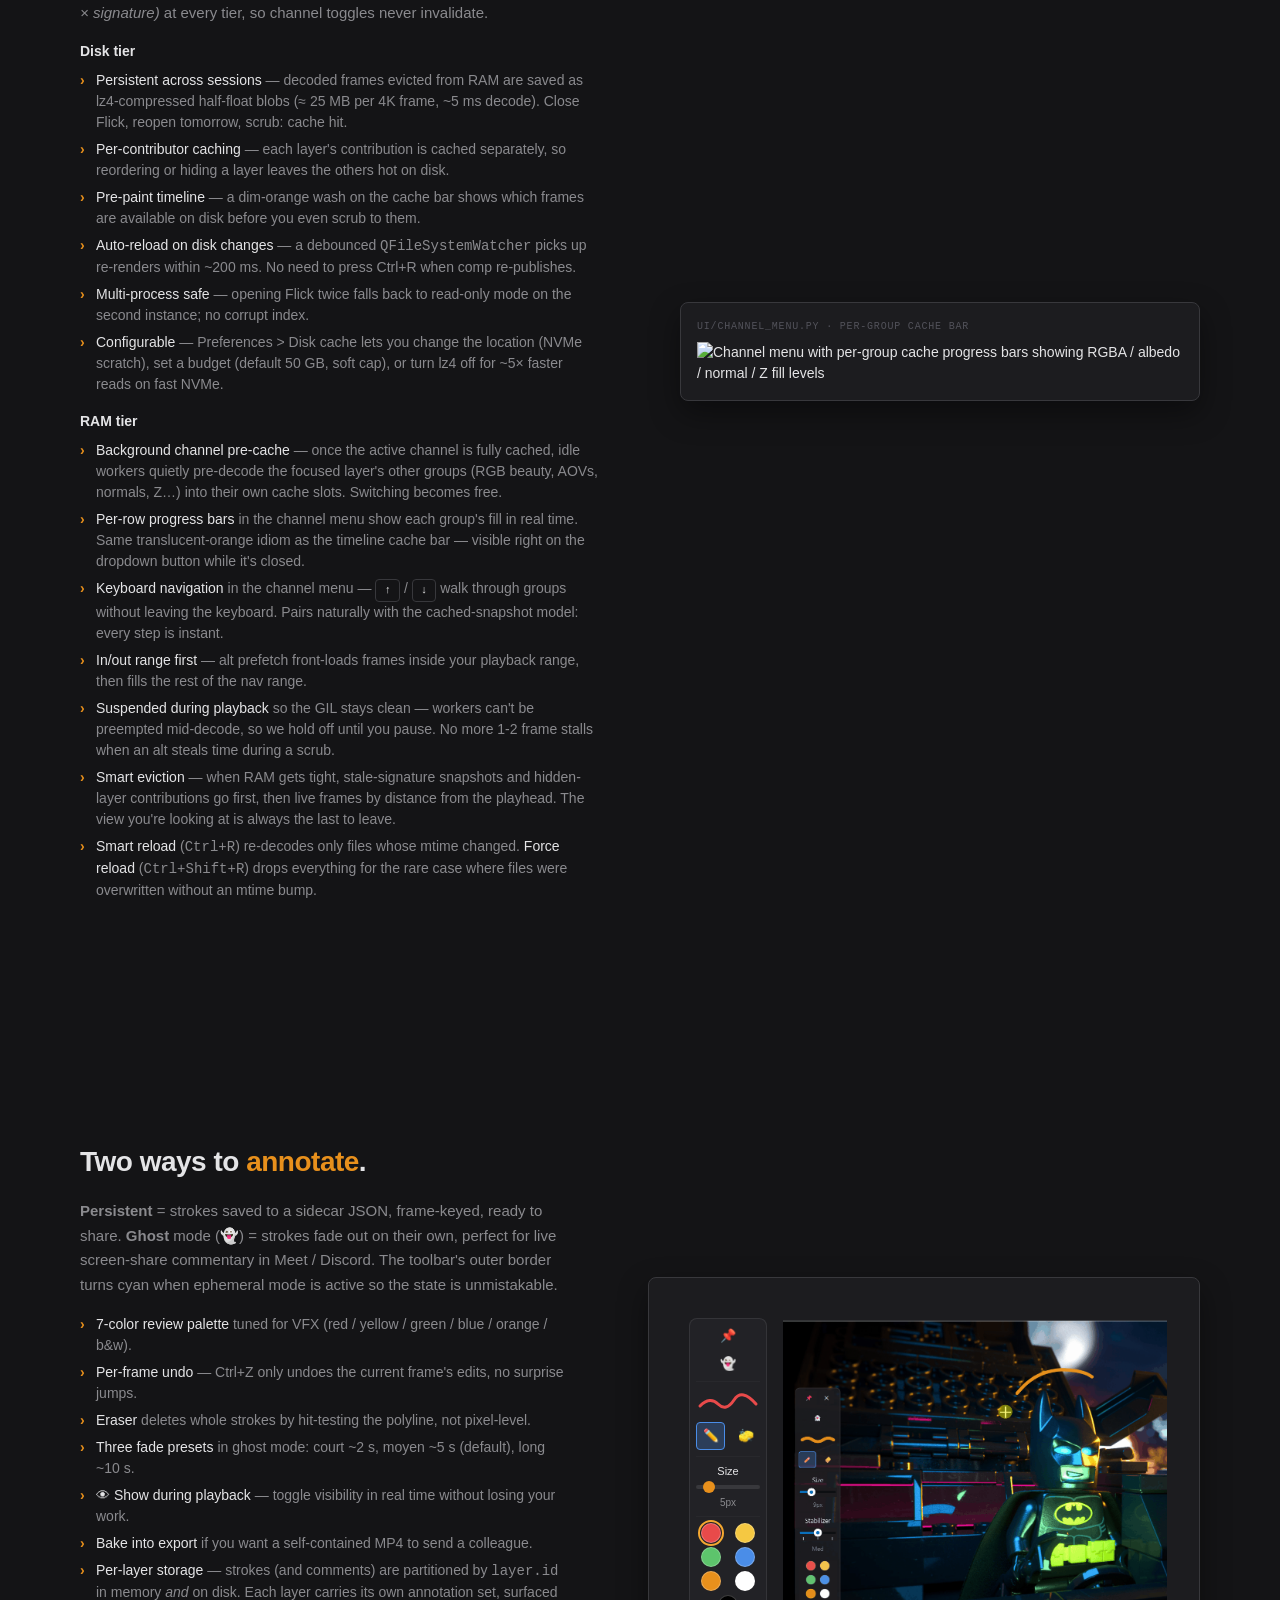
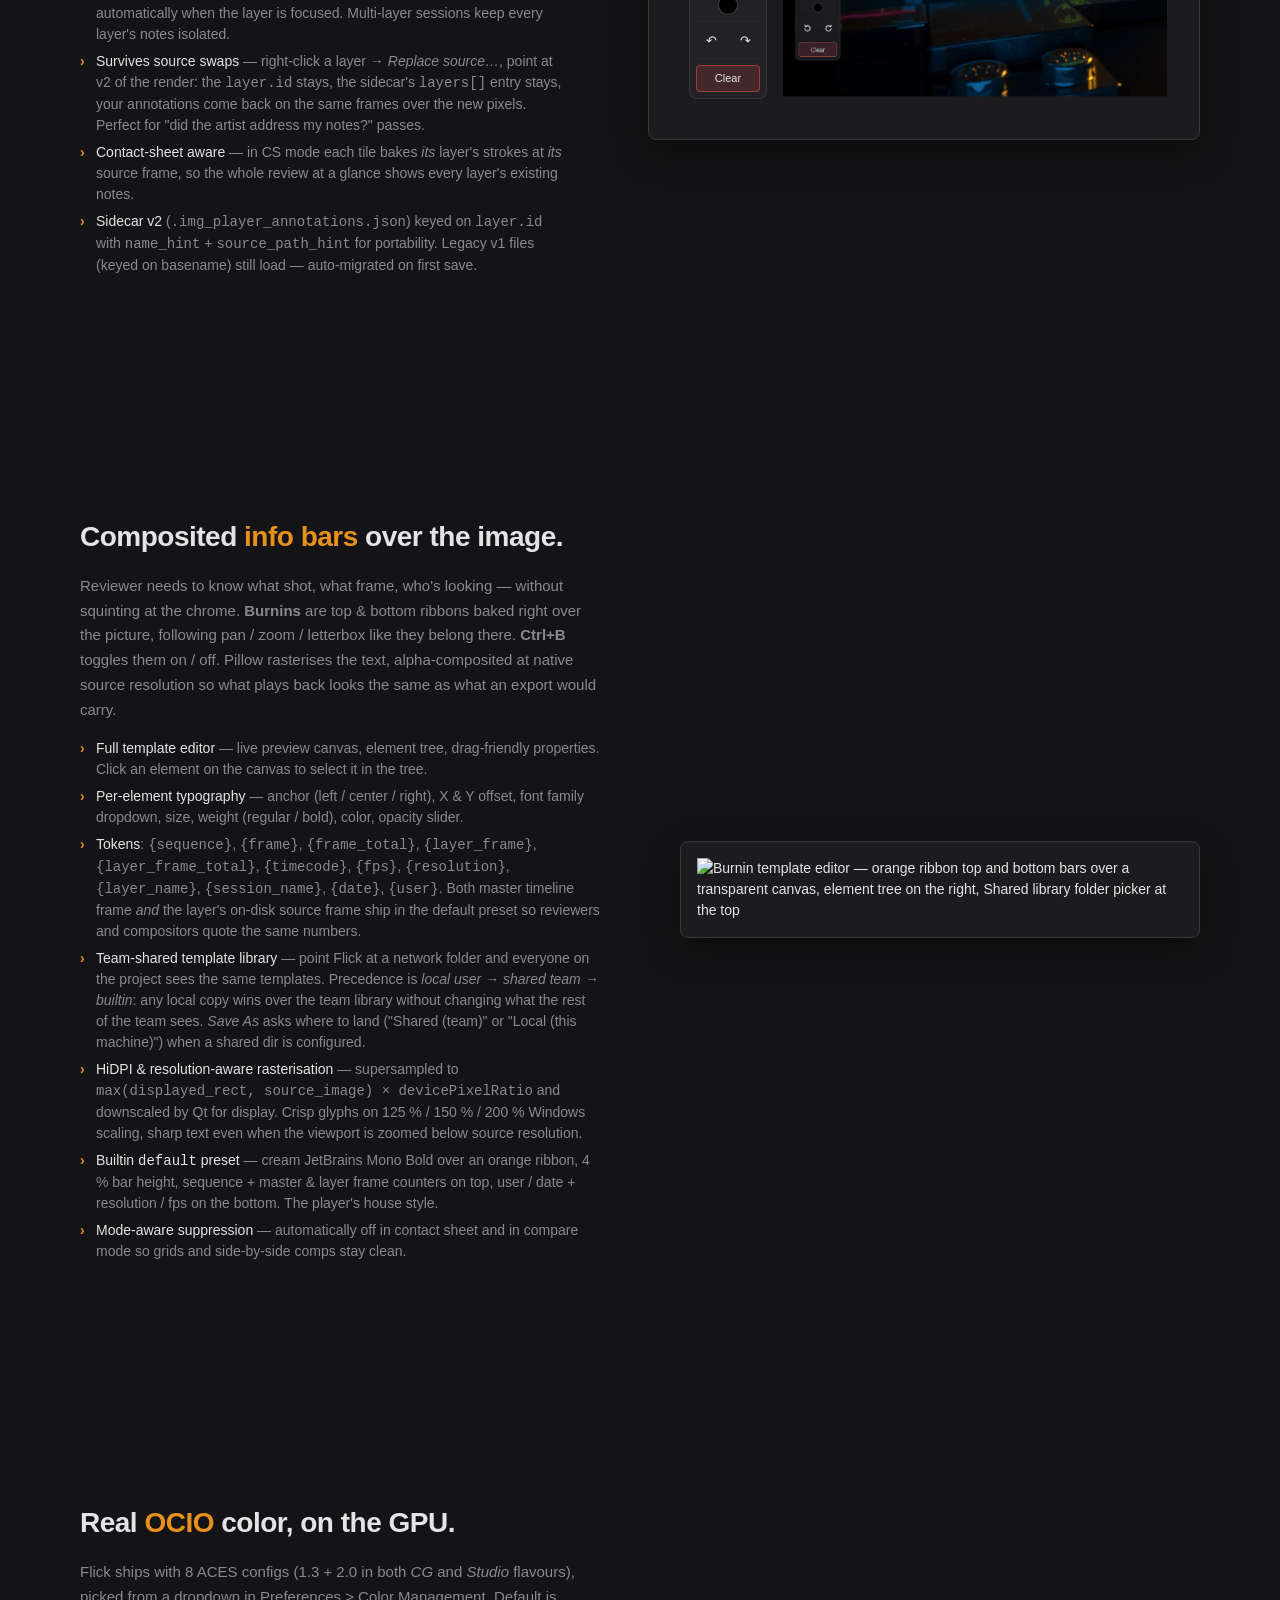
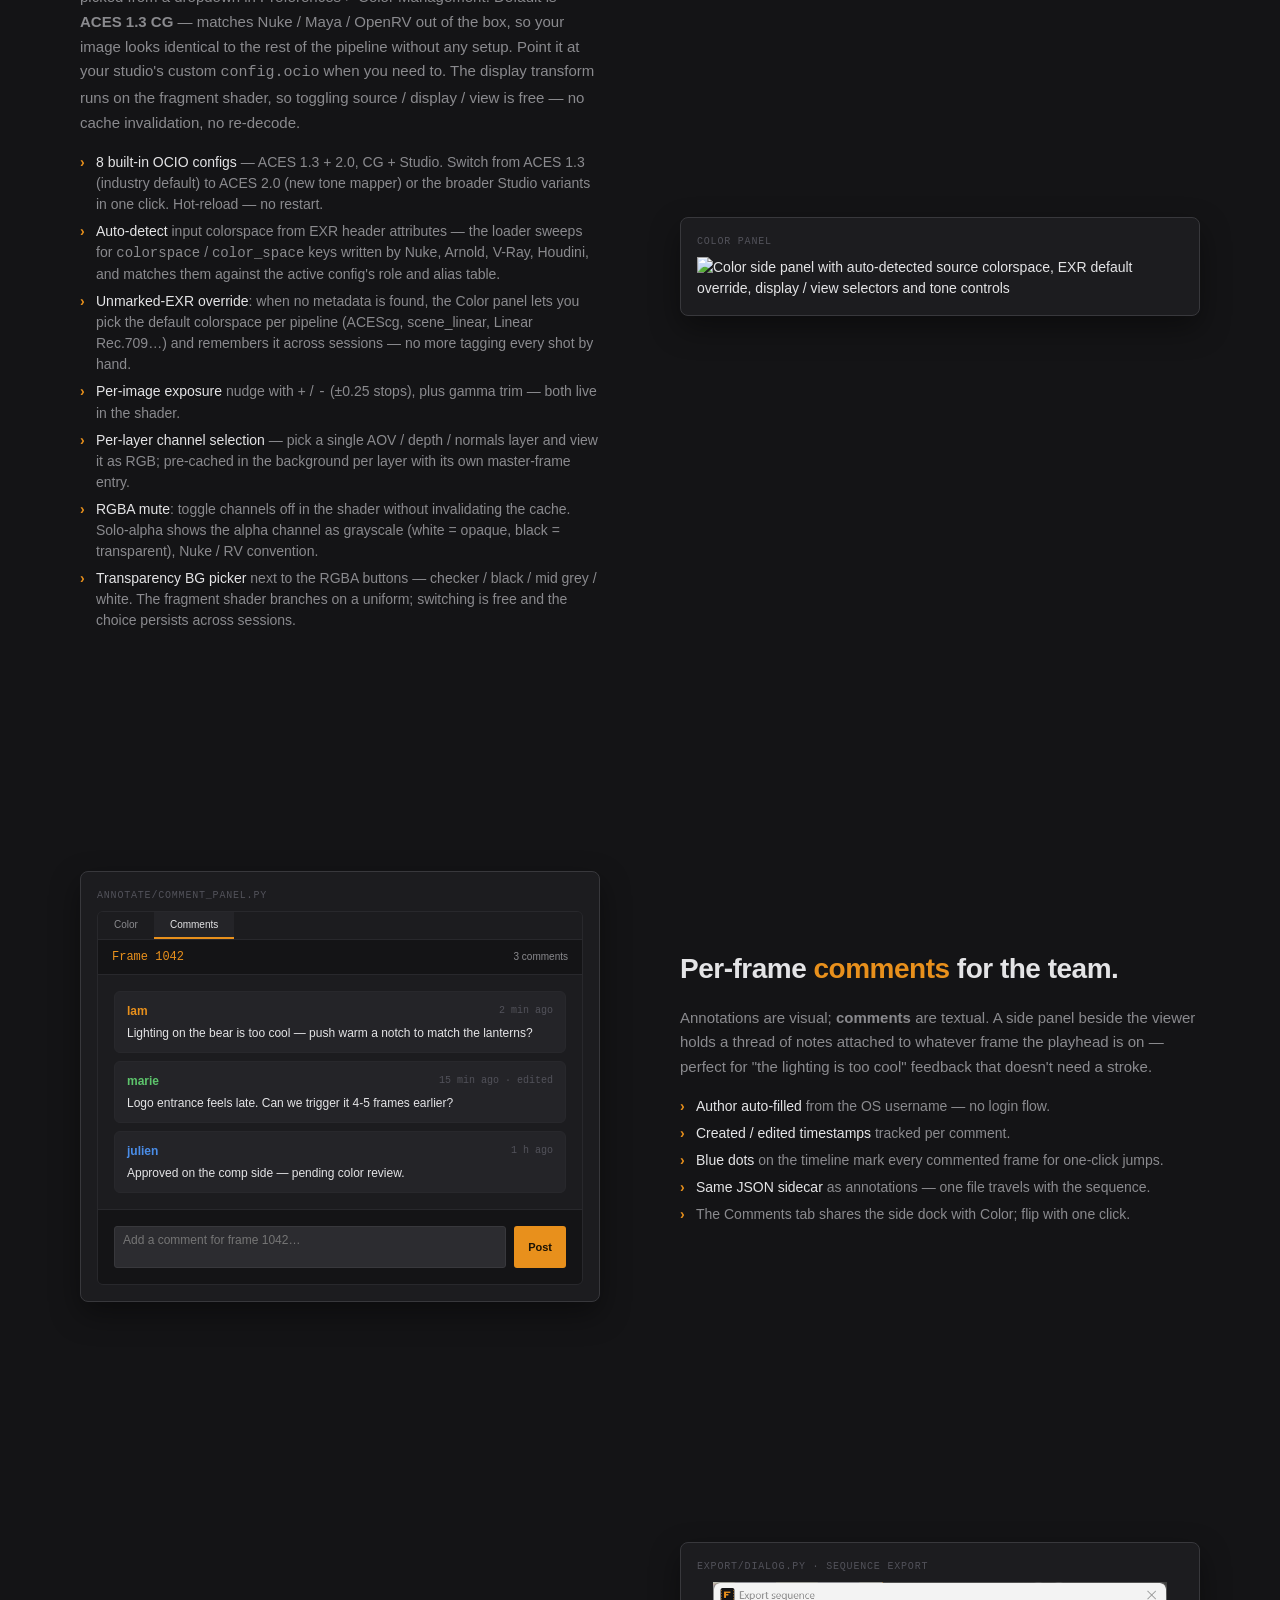
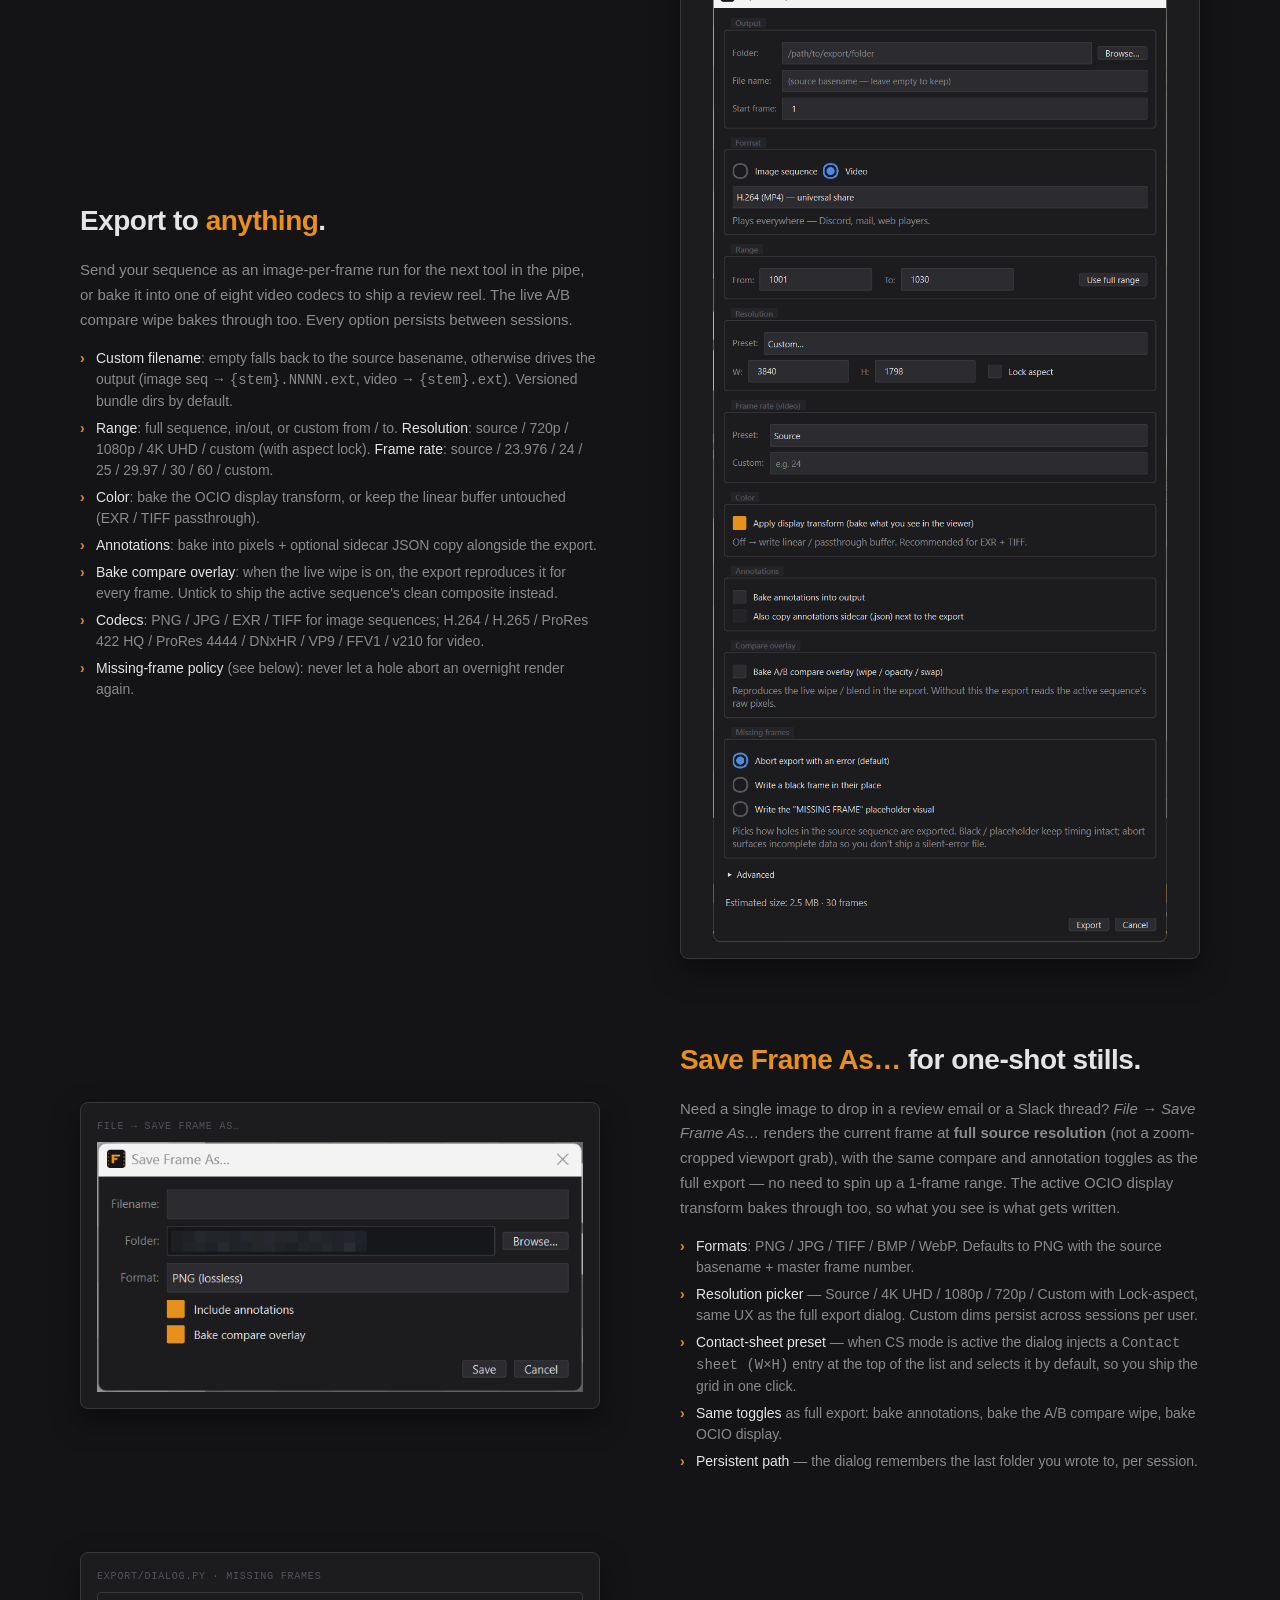
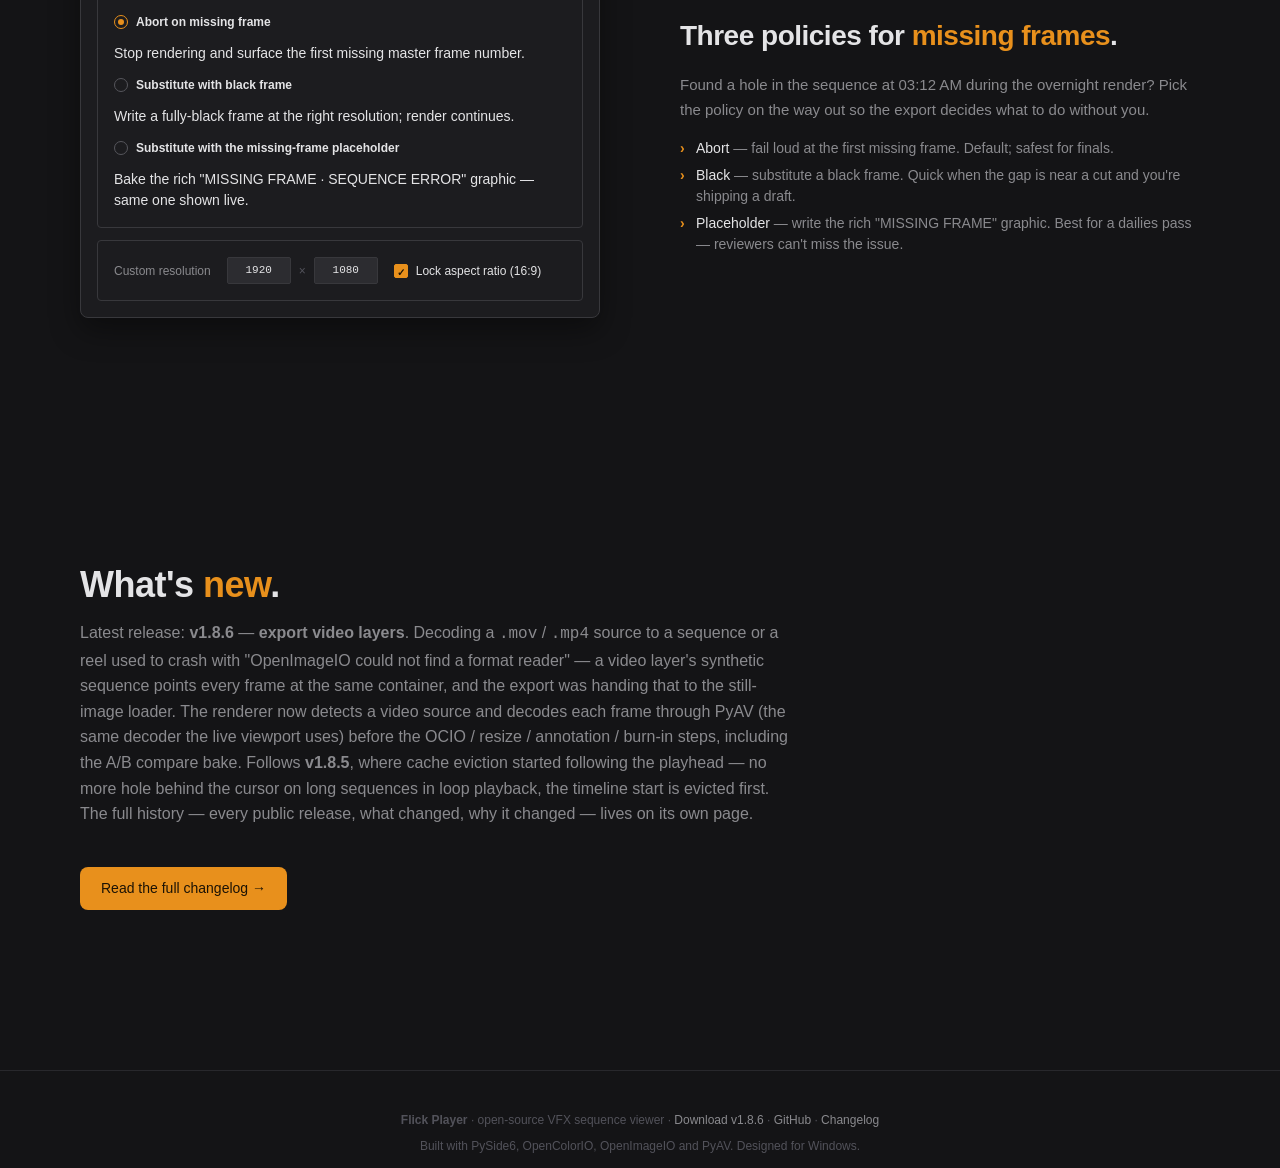
==== commit a60bce5e: "release: v1.8.6 Export video layers — decoding a .mov / .mp4 source to a sequence or reel no longer " ====
--- a/docs/website/index.html
+++ b/docs/website/index.html
@@ -47,8 +47,8 @@
   <div class="ctas">
     <a
       class="btn btn-primary"
-      href="https://github.com/llethanh/FlickPlayer/releases/download/v1.8.5/FlickPlayer_v1.8.5.zip"
-    >Download for Windows — v1.8.5</a>
+      href="https://github.com/llethanh/FlickPlayer/releases/download/v1.8.6/FlickPlayer_v1.8.6.zip"
+    >Download for Windows — v1.8.6</a>
     <a class="btn btn-ghost" href="#features">See features →</a>
   </div>
   <p class="dl-note" style="margin-top: var(--s-sm); font-size: 0.9em; opacity: 0.6;">
@@ -743,23 +743,20 @@
 <section id="changelog" class="changelog-teaser">
   <h2>What's <span class="accent">new</span>.</h2>
   <p class="lede">
-    Latest release: <strong>v1.8.5</strong> — <strong>cache eviction
-    follows the playhead</strong>. On a long image sequence played in
-    loop mode, once the budget filled the cache used to punch a hole
-    <em>just behind the cursor</em> and eat leftward — keeping
-    far-behind frames and dropping the ones you'd just scrubbed past.
-    Root cause: the loop-aware score ranked a frame just behind the
-    playhead as "won't replay until a whole loop later" = highest
-    eviction priority. Eviction is now a plain signed-distance window
-    around the playhead (provably contiguous — no hole mid-sequence),
-    dropping the <em>timeline start</em> first, with the loop wrap
-    target protected only in the last 64 frames before the wrap.
-    Confirmed three ways: a monotone-score proof, a static repro, and
-    a full forward-playback simulation. The video RAM cache also moved
-    to strict insertion-order FIFO. Builds on <strong>v1.8.4</strong>'s
-    true 60 fps cached video playback and 3× faster network EXR cold
-    reads. The full history — every public release, what changed, why
-    it changed — lives on its own page.
+    Latest release: <strong>v1.8.6</strong> — <strong>export video
+    layers</strong>. Decoding a <code>.mov</code> / <code>.mp4</code>
+    source to a sequence or a reel used to crash with "OpenImageIO
+    could not find a format reader" — a video layer's synthetic
+    sequence points every frame at the same container, and the export
+    was handing that to the still-image loader. The renderer now
+    detects a video source and decodes each frame through PyAV (the
+    same decoder the live viewport uses) before the OCIO / resize /
+    annotation / burn-in steps, including the A/B compare bake.
+    Follows <strong>v1.8.5</strong>, where cache eviction started
+    following the playhead — no more hole behind the cursor on long
+    sequences in loop playback, the timeline start is evicted first.
+    The full history — every public release, what changed, why it
+    changed — lives on its own page.
   </p>
   <p style="margin-top: var(--s-md);">
     <a class="btn btn-primary" href="changelog.html">Read the full changelog →</a>
@@ -769,7 +766,7 @@
 <!-- ============================================================ Footer -->
 <footer id="download">
   <p>
-    <strong>Flick Player</strong> · open-source VFX sequence viewer · <a href="https://github.com/llethanh/FlickPlayer/releases/download/v1.8.5/FlickPlayer_v1.8.5.zip">Download v1.8.5</a> · <a href="https://github.com/llethanh/FlickPlayer">GitHub</a> · <a href="changelog.html">Changelog</a>
+    <strong>Flick Player</strong> · open-source VFX sequence viewer · <a href="https://github.com/llethanh/FlickPlayer/releases/download/v1.8.6/FlickPlayer_v1.8.6.zip">Download v1.8.6</a> · <a href="https://github.com/llethanh/FlickPlayer">GitHub</a> · <a href="changelog.html">Changelog</a>
   </p>
   <p style="margin-top: var(--s-sm);">
     Built with PySide6, OpenColorIO, OpenImageIO and PyAV. Designed for Windows.
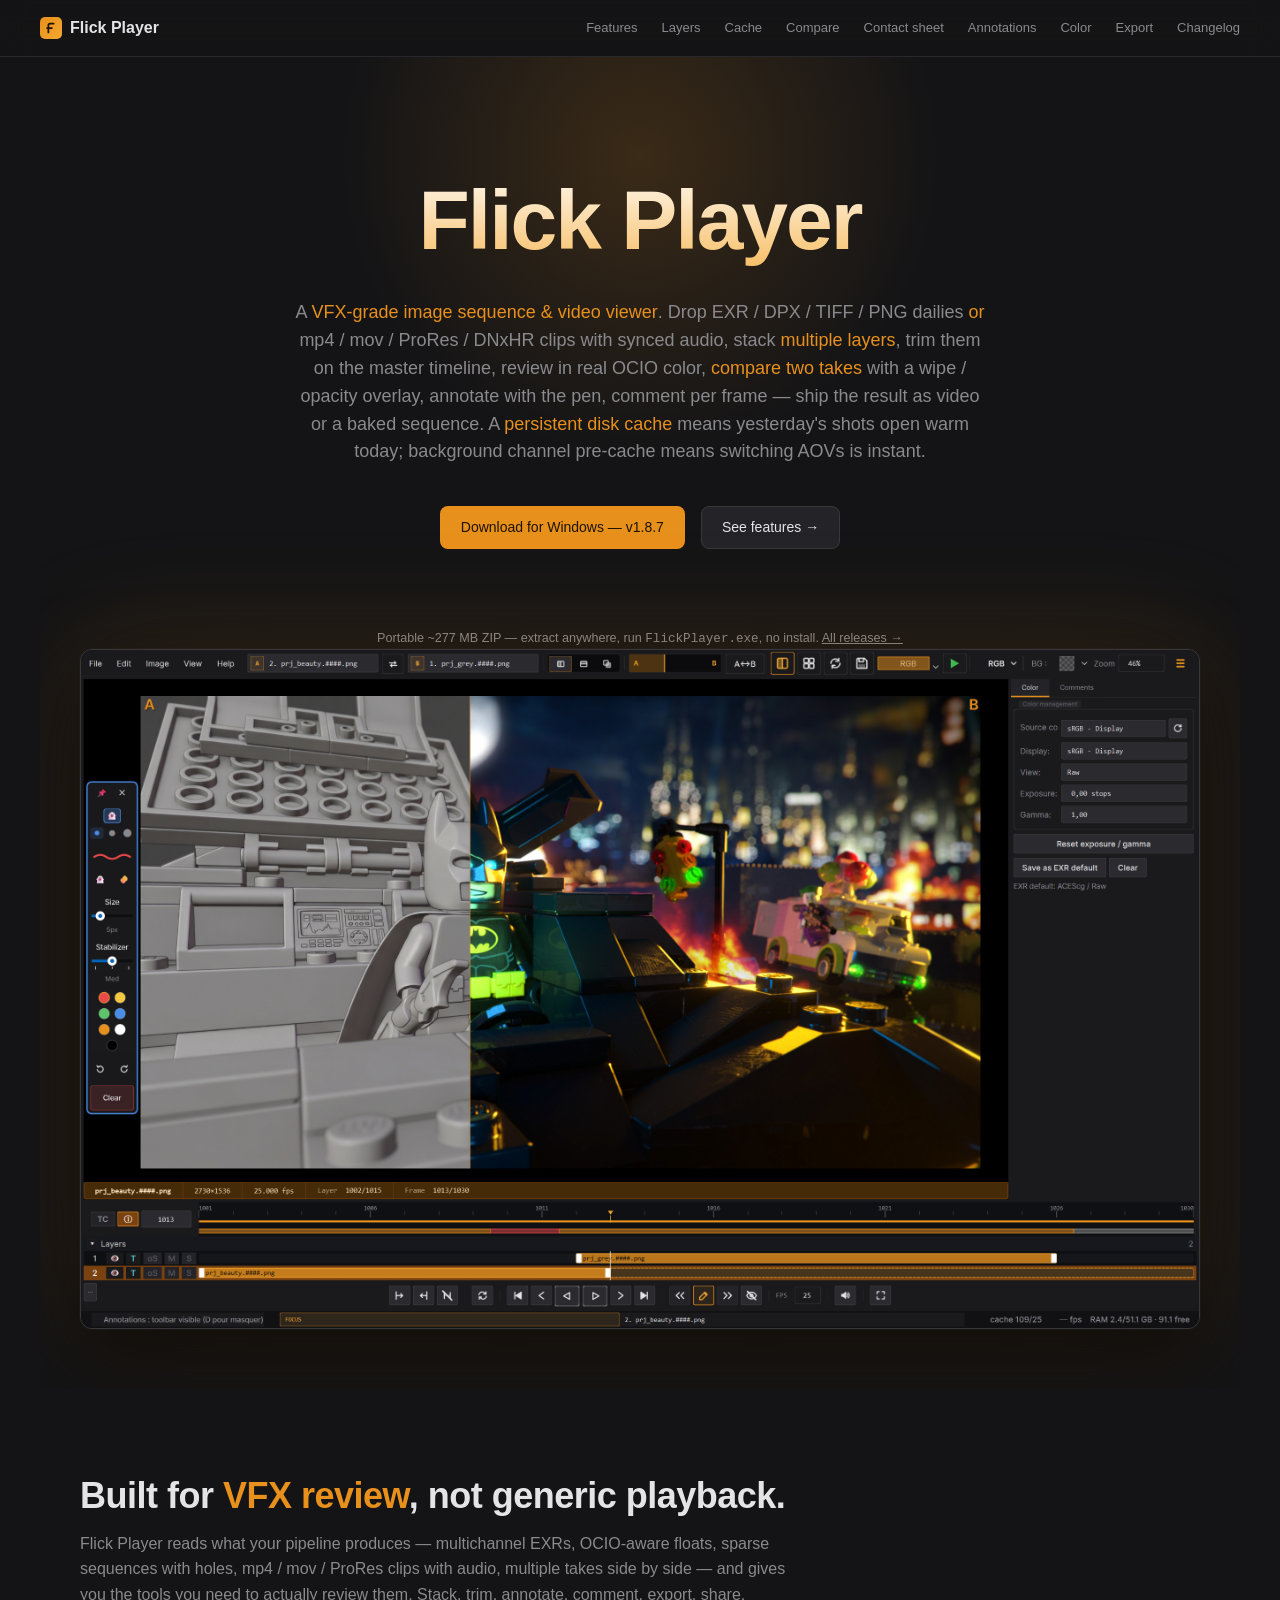
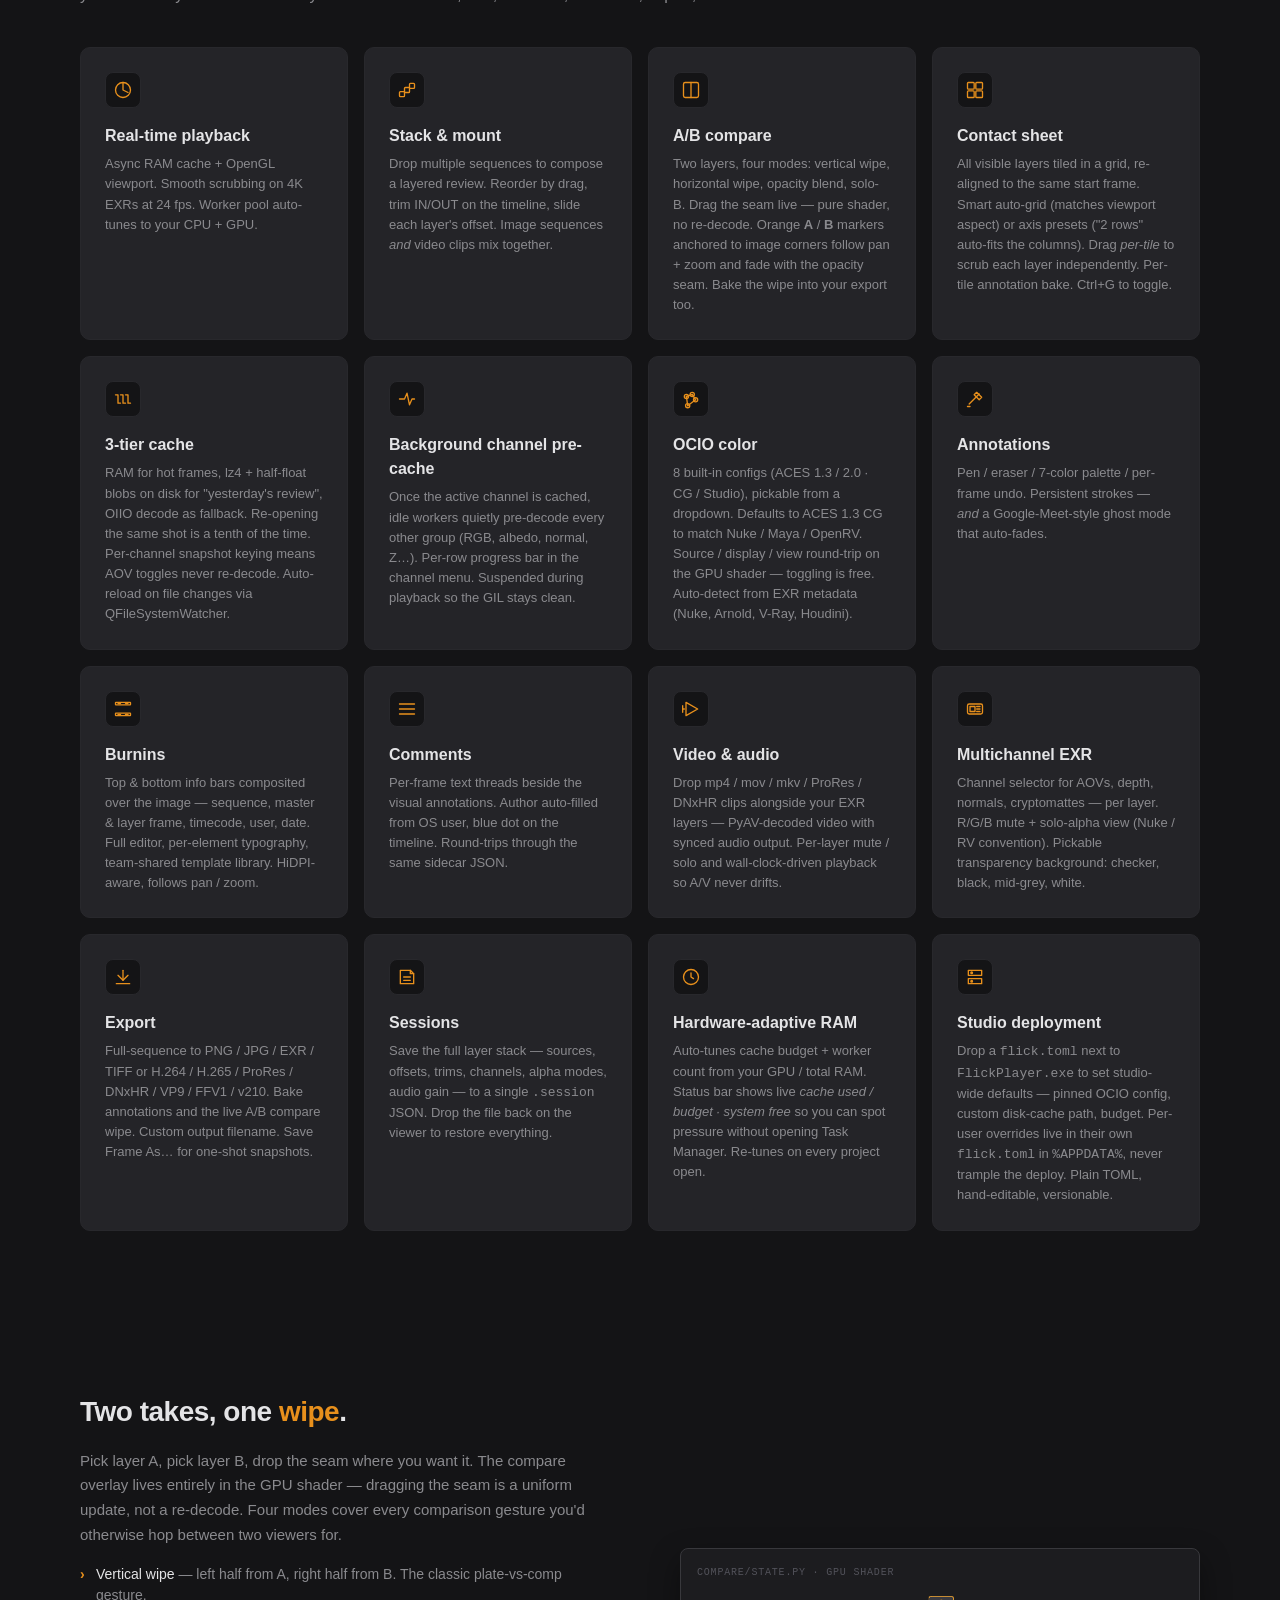
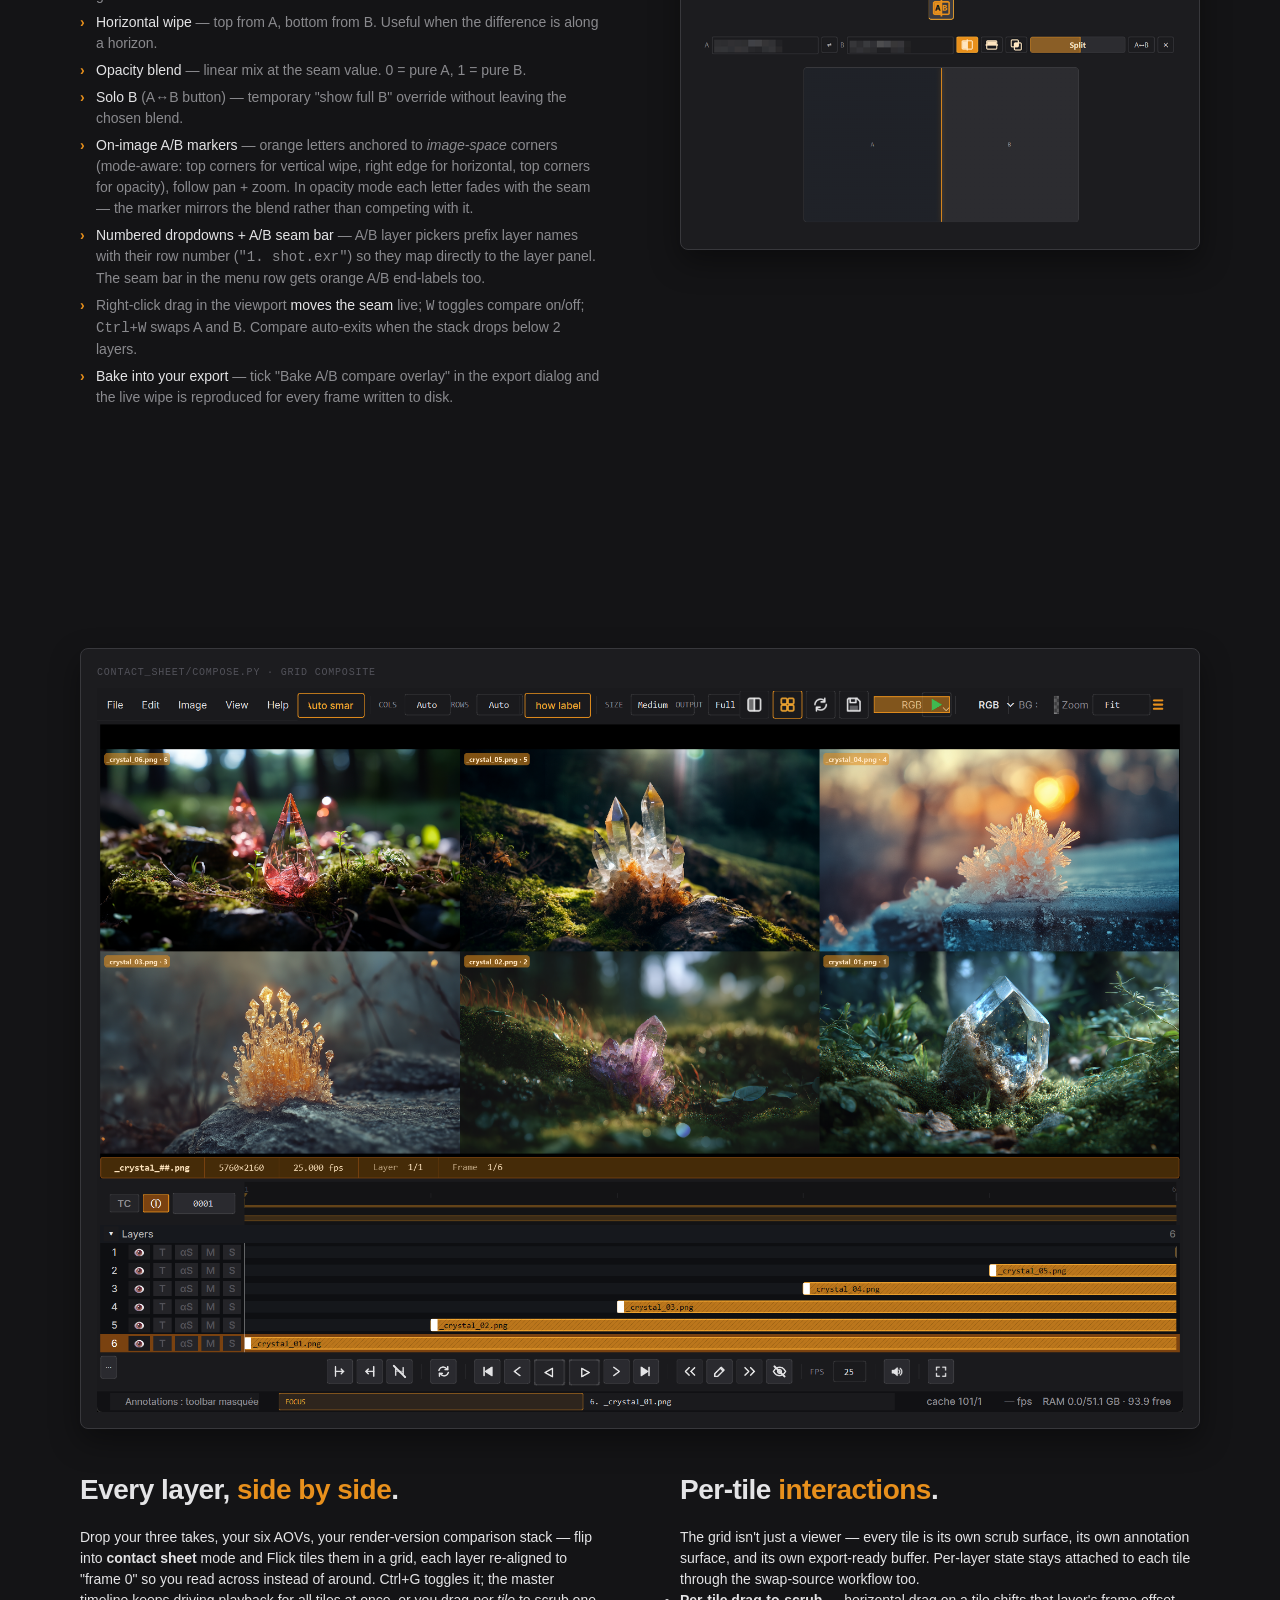
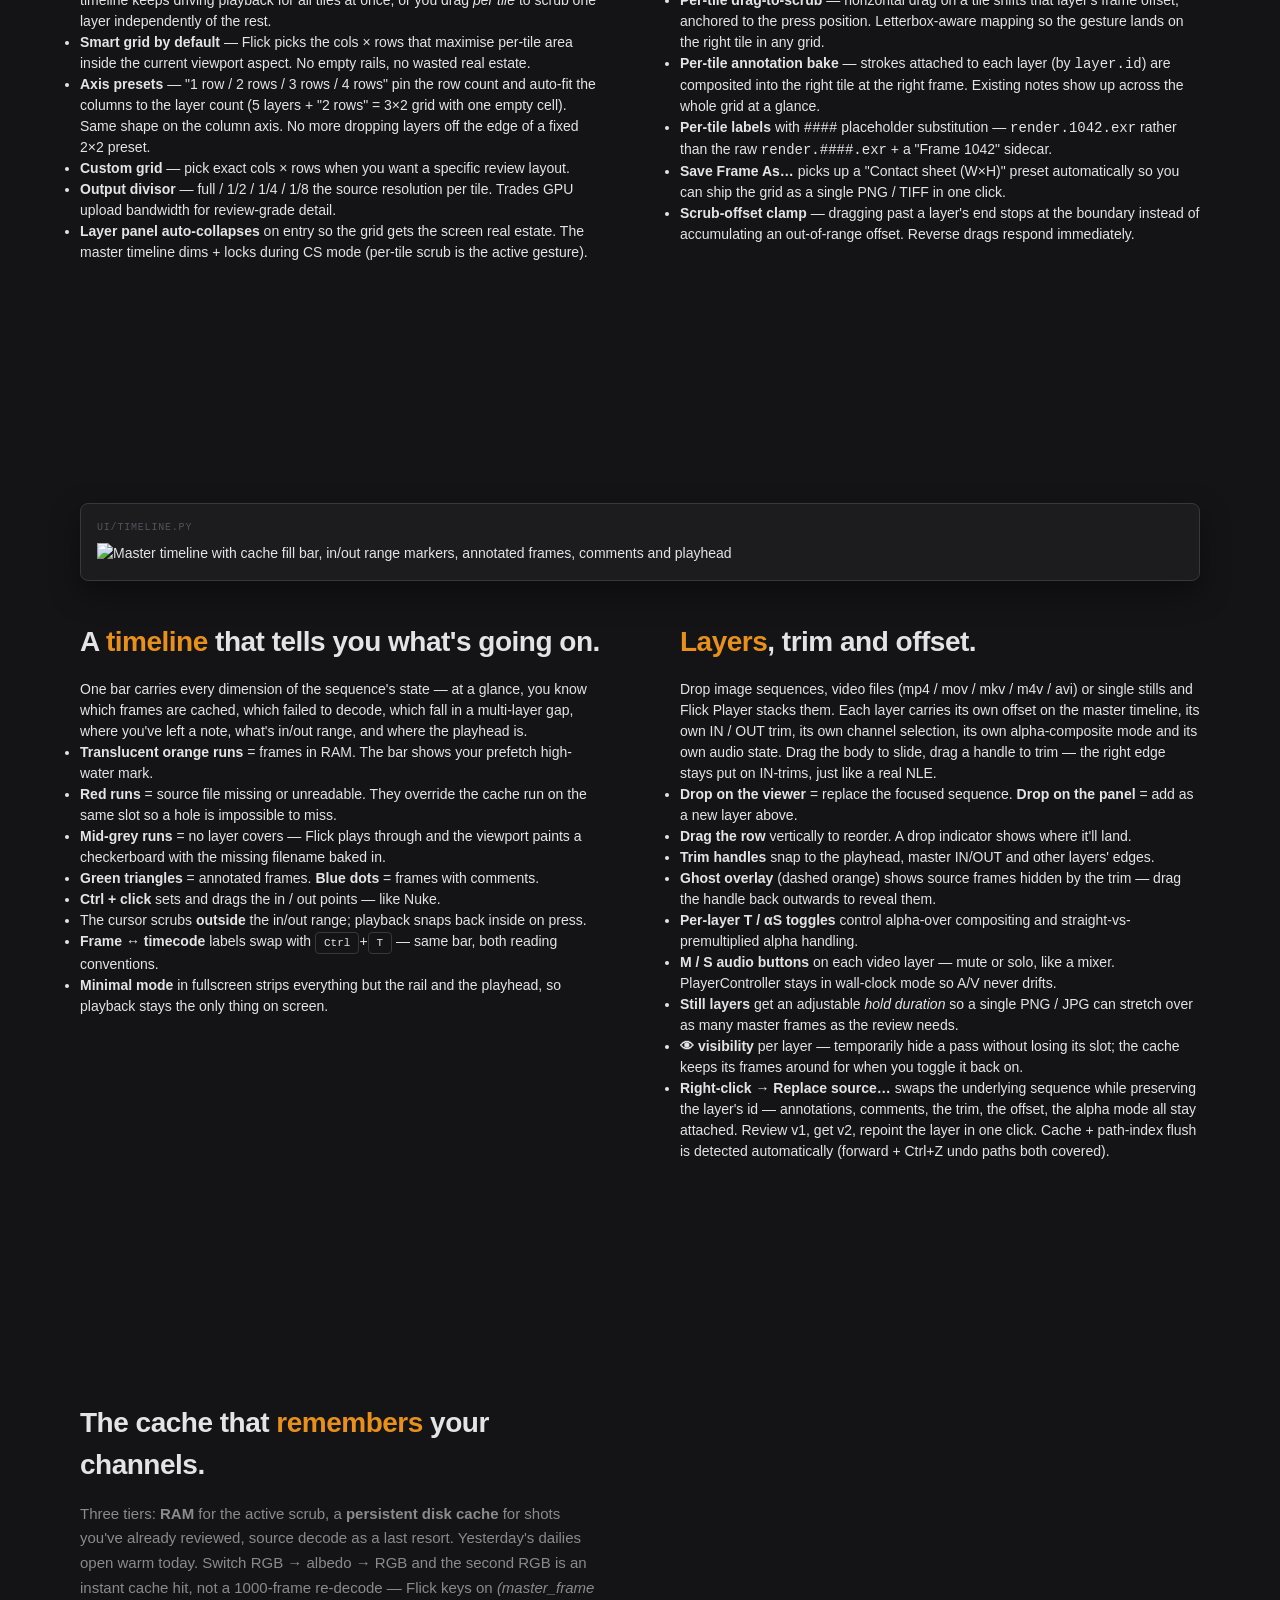
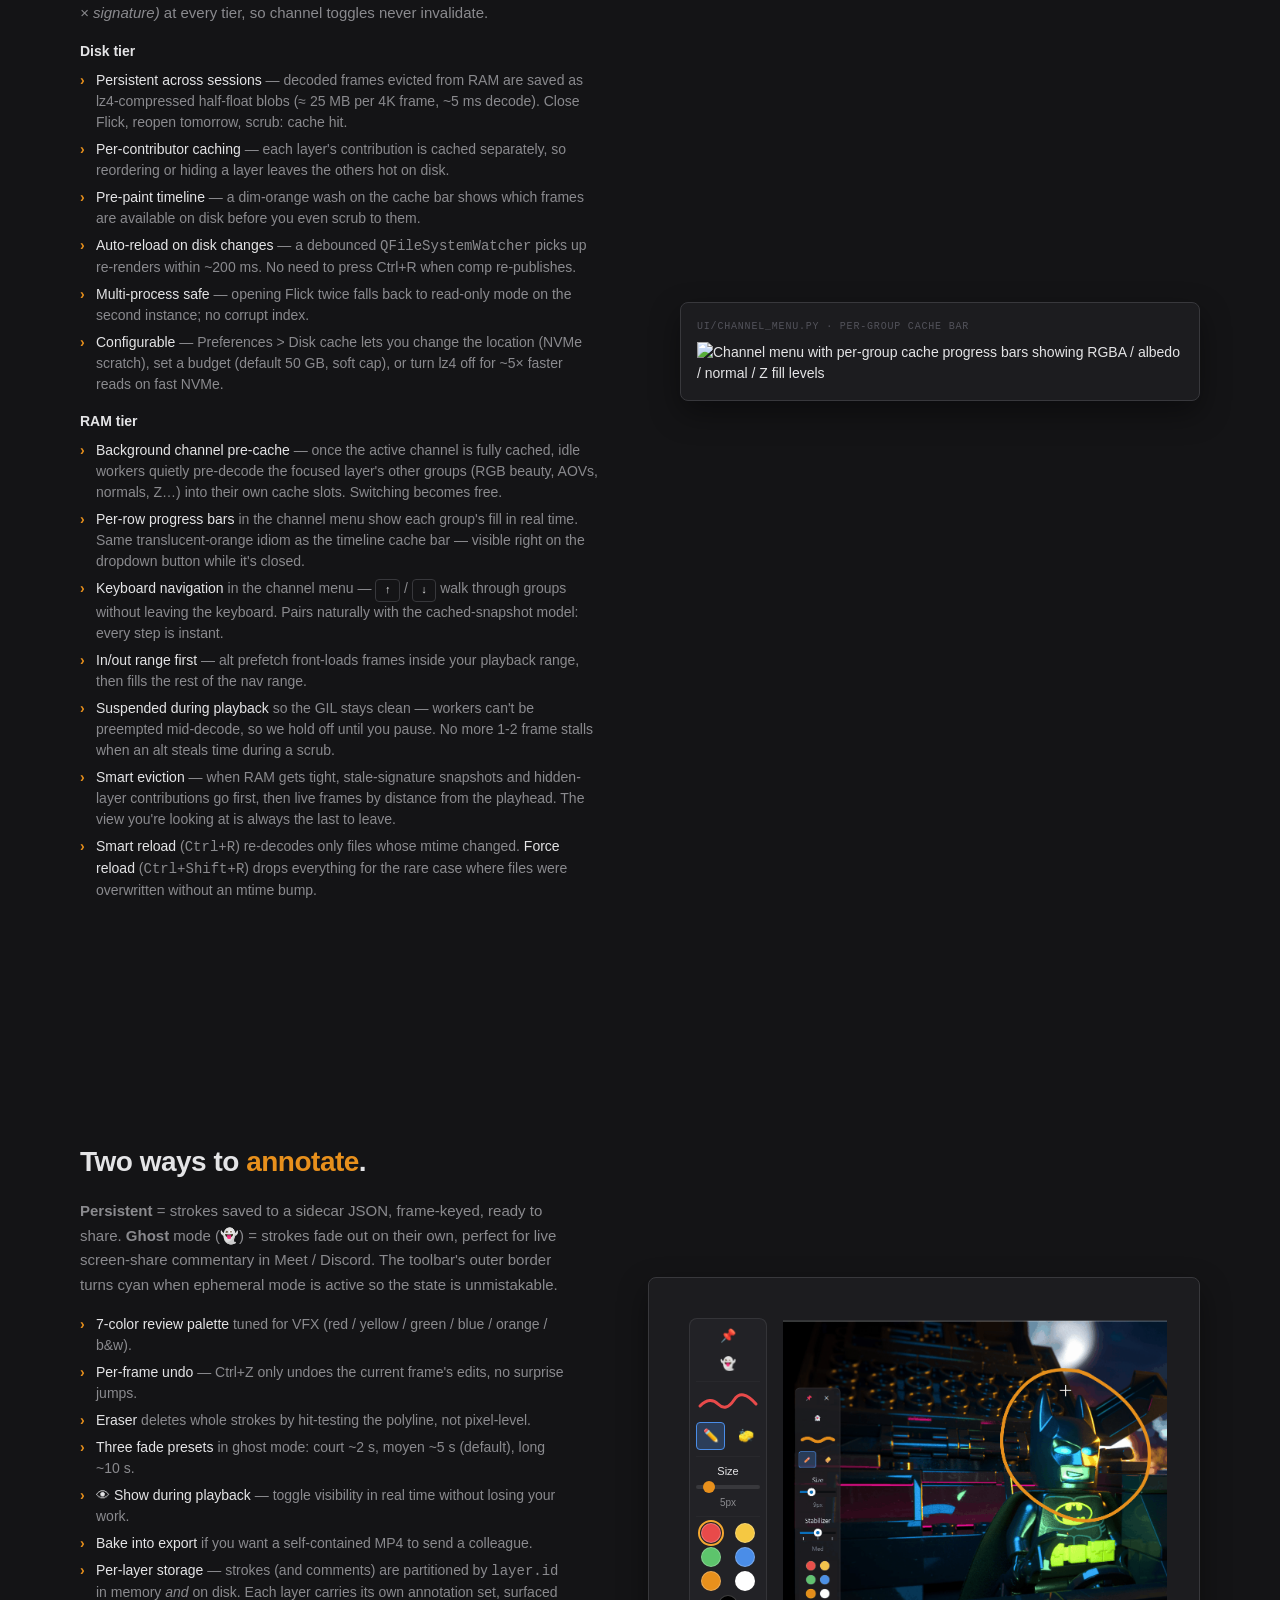
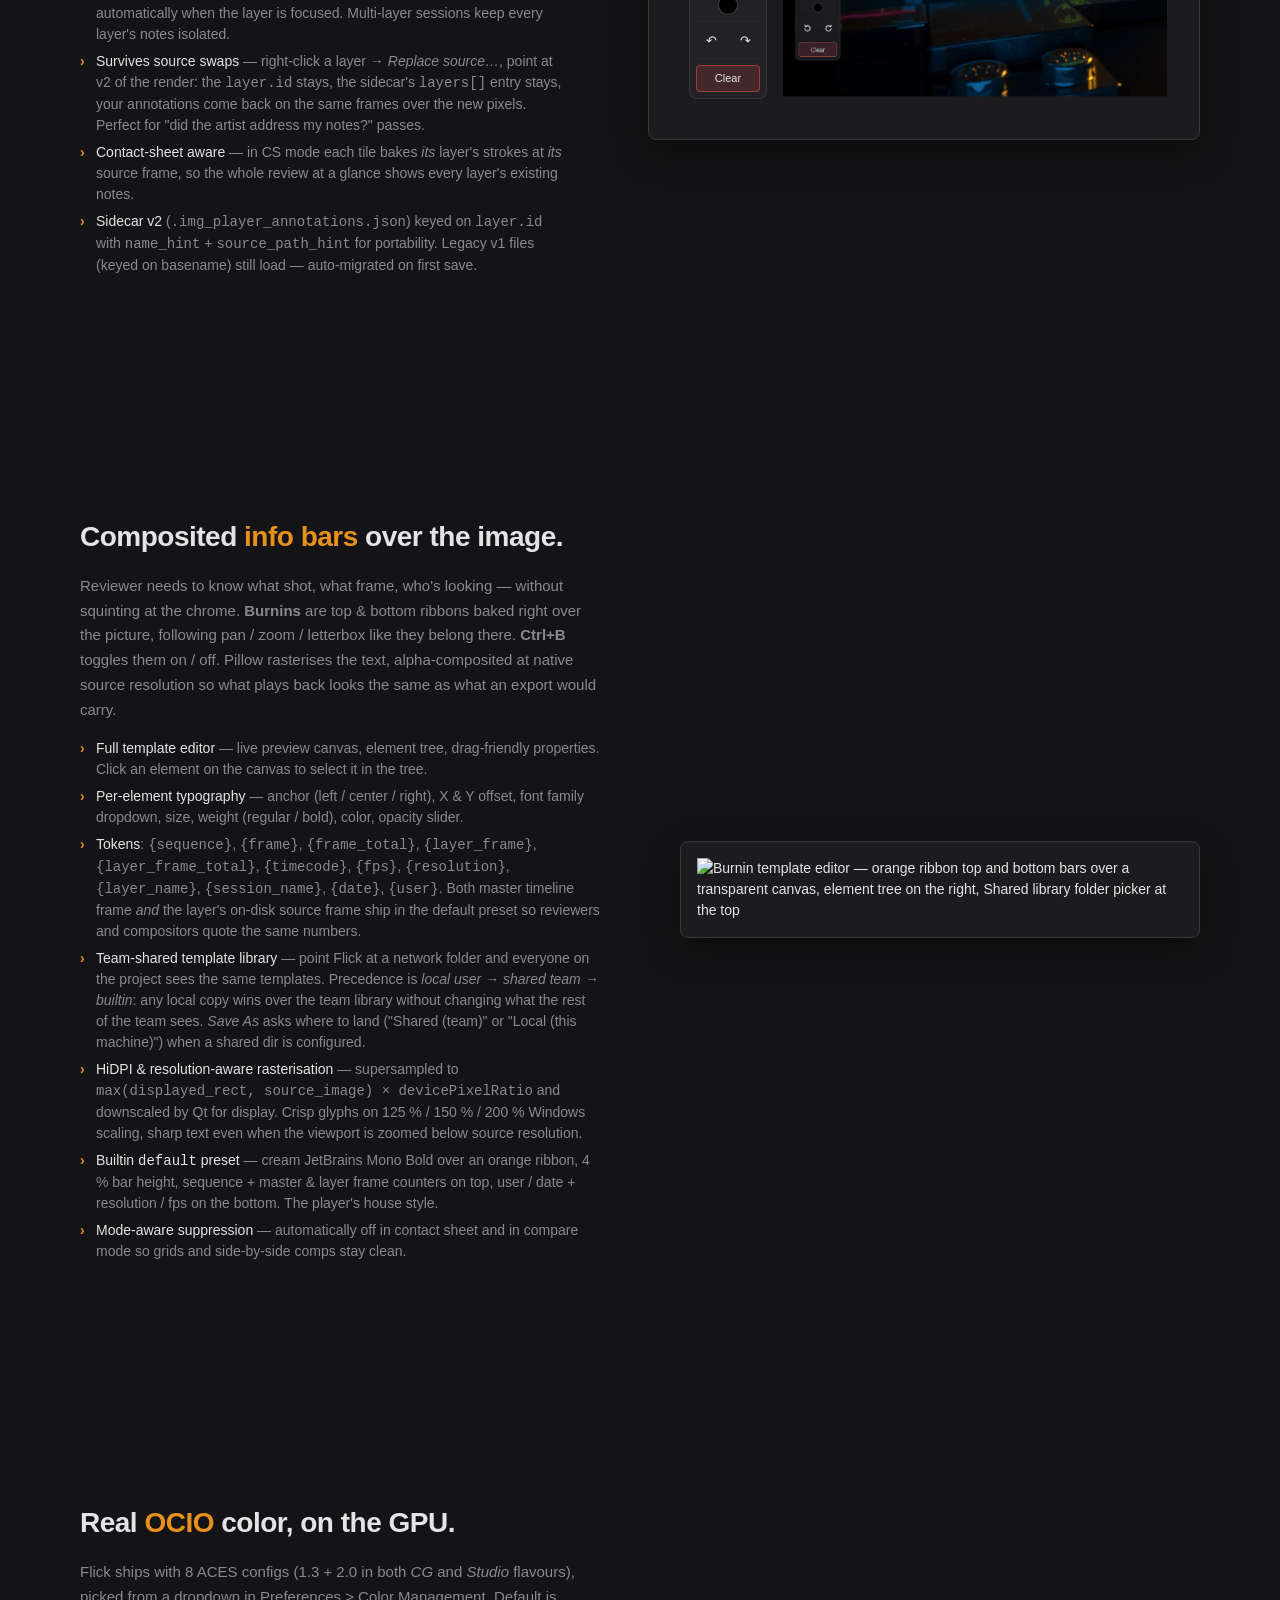
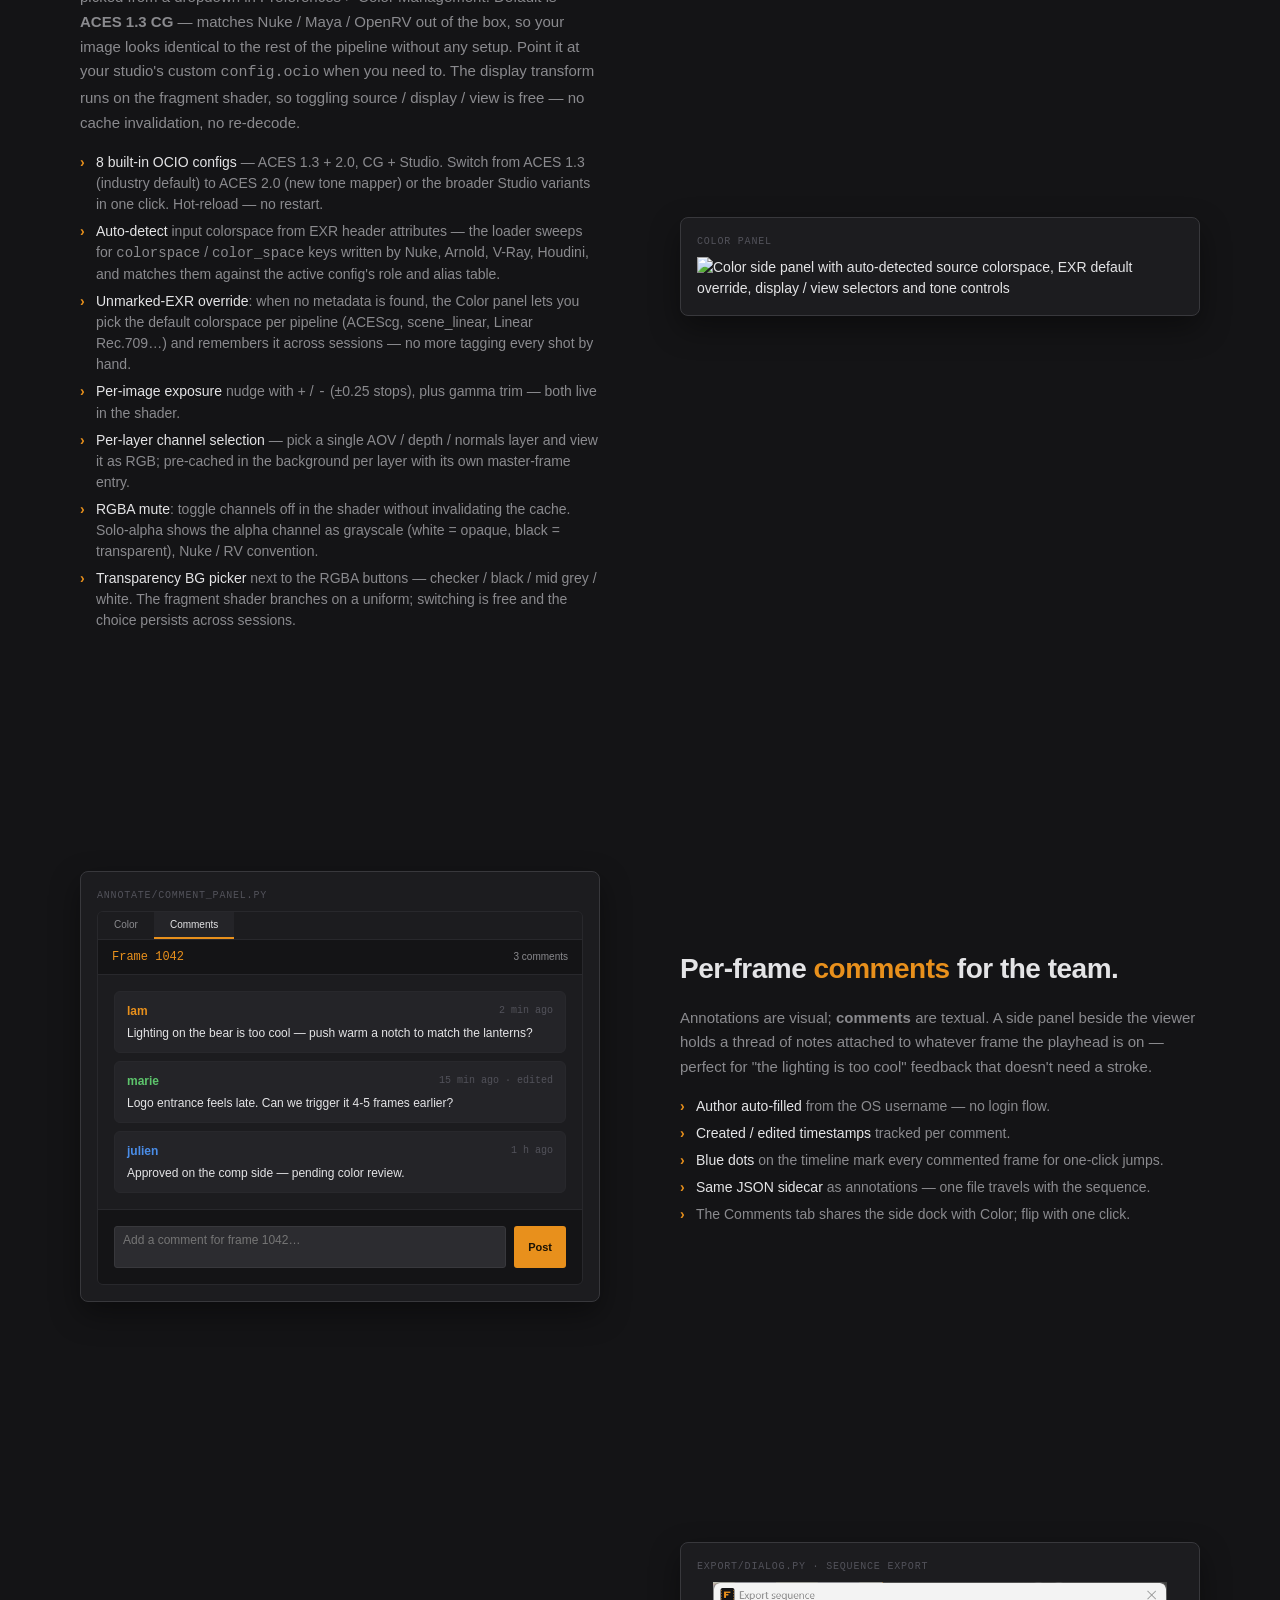
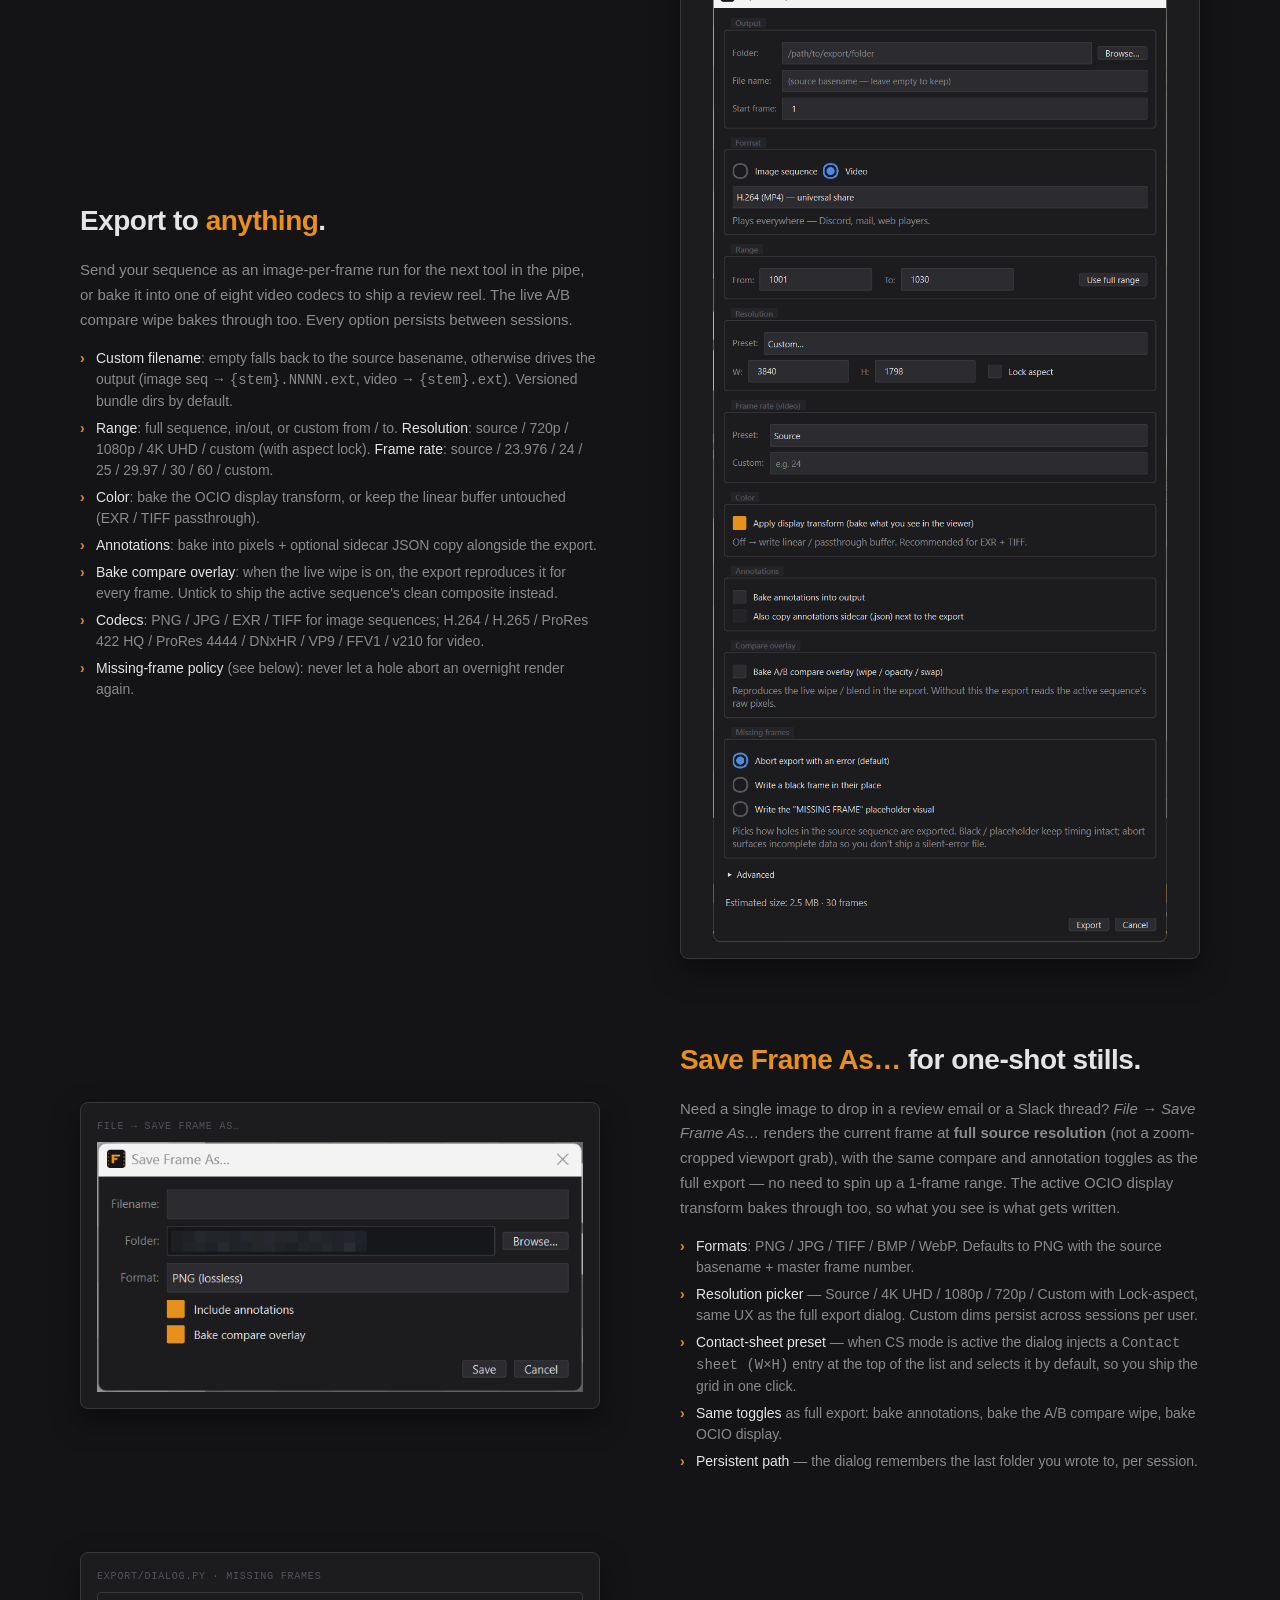
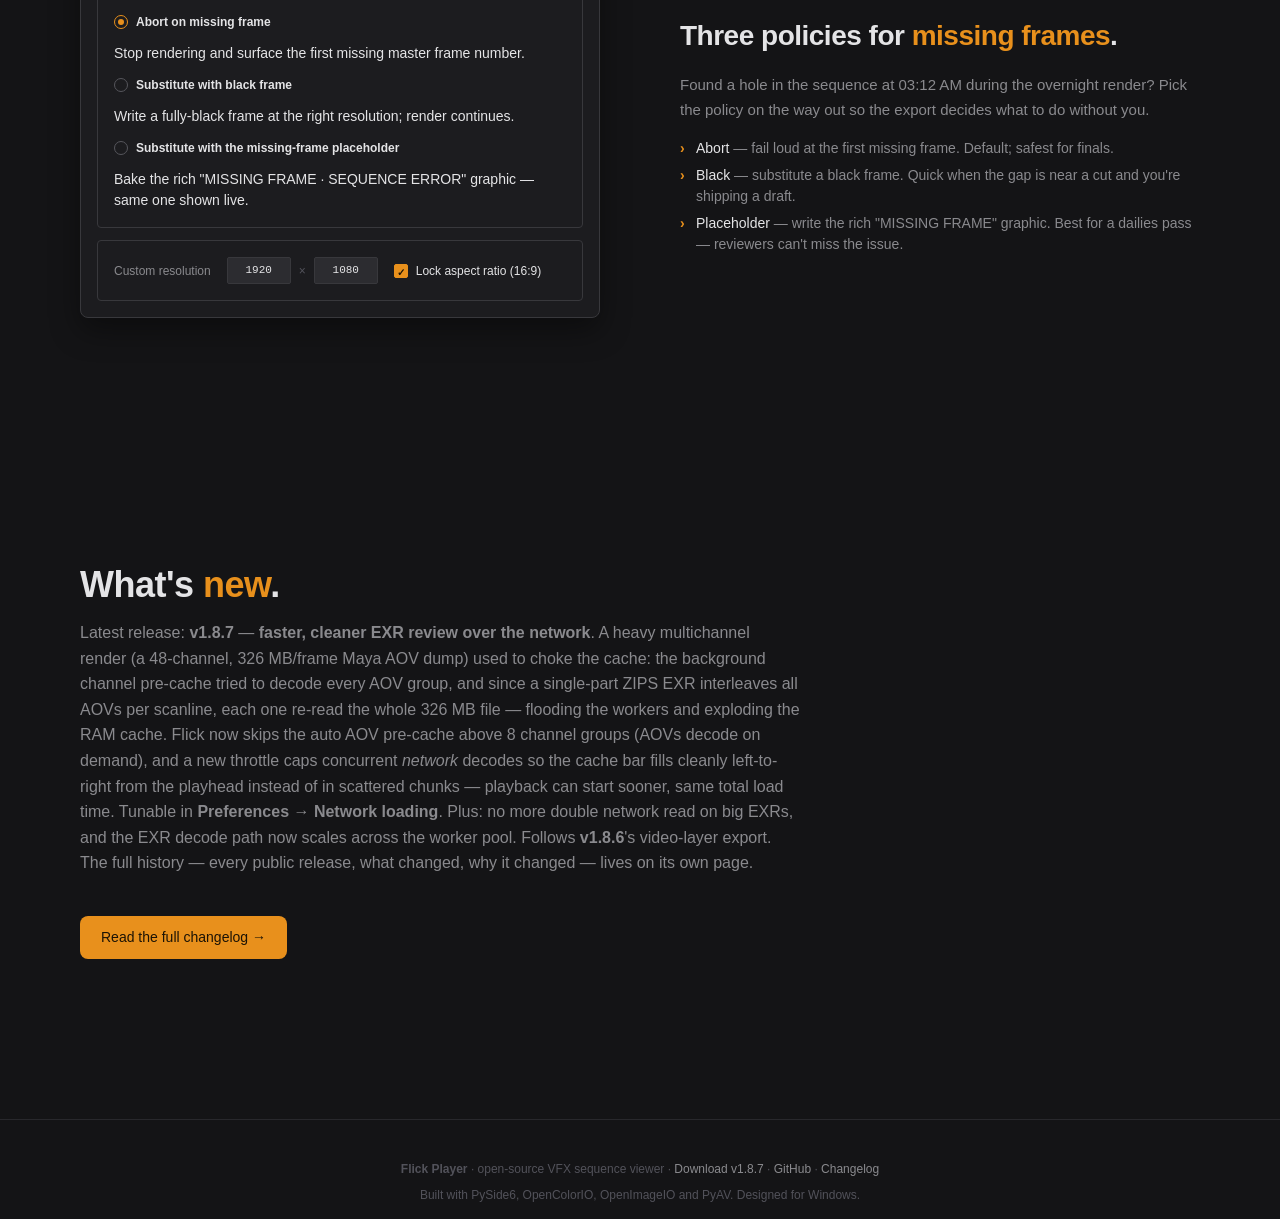
==== commit e8290057: "release: v1.8.7 Faster, cleaner EXR review over the network: - Suppress the auto AOV pre-cache for h" ====
--- a/docs/website/index.html
+++ b/docs/website/index.html
@@ -47,8 +47,8 @@
   <div class="ctas">
     <a
       class="btn btn-primary"
-      href="https://github.com/llethanh/FlickPlayer/releases/download/v1.8.6/FlickPlayer_v1.8.6.zip"
-    >Download for Windows — v1.8.6</a>
+      href="https://github.com/llethanh/FlickPlayer/releases/download/v1.8.7/FlickPlayer_v1.8.7.zip"
+    >Download for Windows — v1.8.7</a>
     <a class="btn btn-ghost" href="#features">See features →</a>
   </div>
   <p class="dl-note" style="margin-top: var(--s-sm); font-size: 0.9em; opacity: 0.6;">
@@ -743,20 +743,23 @@
 <section id="changelog" class="changelog-teaser">
   <h2>What's <span class="accent">new</span>.</h2>
   <p class="lede">
-    Latest release: <strong>v1.8.6</strong> — <strong>export video
-    layers</strong>. Decoding a <code>.mov</code> / <code>.mp4</code>
-    source to a sequence or a reel used to crash with "OpenImageIO
-    could not find a format reader" — a video layer's synthetic
-    sequence points every frame at the same container, and the export
-    was handing that to the still-image loader. The renderer now
-    detects a video source and decodes each frame through PyAV (the
-    same decoder the live viewport uses) before the OCIO / resize /
-    annotation / burn-in steps, including the A/B compare bake.
-    Follows <strong>v1.8.5</strong>, where cache eviction started
-    following the playhead — no more hole behind the cursor on long
-    sequences in loop playback, the timeline start is evicted first.
-    The full history — every public release, what changed, why it
-    changed — lives on its own page.
+    Latest release: <strong>v1.8.7</strong> — <strong>faster, cleaner
+    EXR review over the network</strong>. A heavy multichannel render
+    (a 48-channel, 326&nbsp;MB/frame Maya AOV dump) used to choke the
+    cache: the background channel pre-cache tried to decode every AOV
+    group, and since a single-part ZIPS EXR interleaves all AOVs per
+    scanline, each one re-read the whole 326&nbsp;MB file — flooding
+    the workers and exploding the RAM cache. Flick now skips the auto
+    AOV pre-cache above 8 channel groups (AOVs decode on demand), and
+    a new throttle caps concurrent <em>network</em> decodes so the
+    cache bar fills cleanly left-to-right from the playhead instead of
+    in scattered chunks — playback can start sooner, same total load
+    time. Tunable in <strong>Preferences → Network loading</strong>.
+    Plus: no more double network read on big EXRs, and the EXR decode
+    path now scales across the worker pool. Follows
+    <strong>v1.8.6</strong>'s video-layer export. The full history —
+    every public release, what changed, why it changed — lives on its
+    own page.
   </p>
   <p style="margin-top: var(--s-md);">
     <a class="btn btn-primary" href="changelog.html">Read the full changelog →</a>
@@ -766,7 +769,7 @@
 <!-- ============================================================ Footer -->
 <footer id="download">
   <p>
-    <strong>Flick Player</strong> · open-source VFX sequence viewer · <a href="https://github.com/llethanh/FlickPlayer/releases/download/v1.8.6/FlickPlayer_v1.8.6.zip">Download v1.8.6</a> · <a href="https://github.com/llethanh/FlickPlayer">GitHub</a> · <a href="changelog.html">Changelog</a>
+    <strong>Flick Player</strong> · open-source VFX sequence viewer · <a href="https://github.com/llethanh/FlickPlayer/releases/download/v1.8.7/FlickPlayer_v1.8.7.zip">Download v1.8.7</a> · <a href="https://github.com/llethanh/FlickPlayer">GitHub</a> · <a href="changelog.html">Changelog</a>
   </p>
   <p style="margin-top: var(--s-sm);">
     Built with PySide6, OpenColorIO, OpenImageIO and PyAV. Designed for Windows.
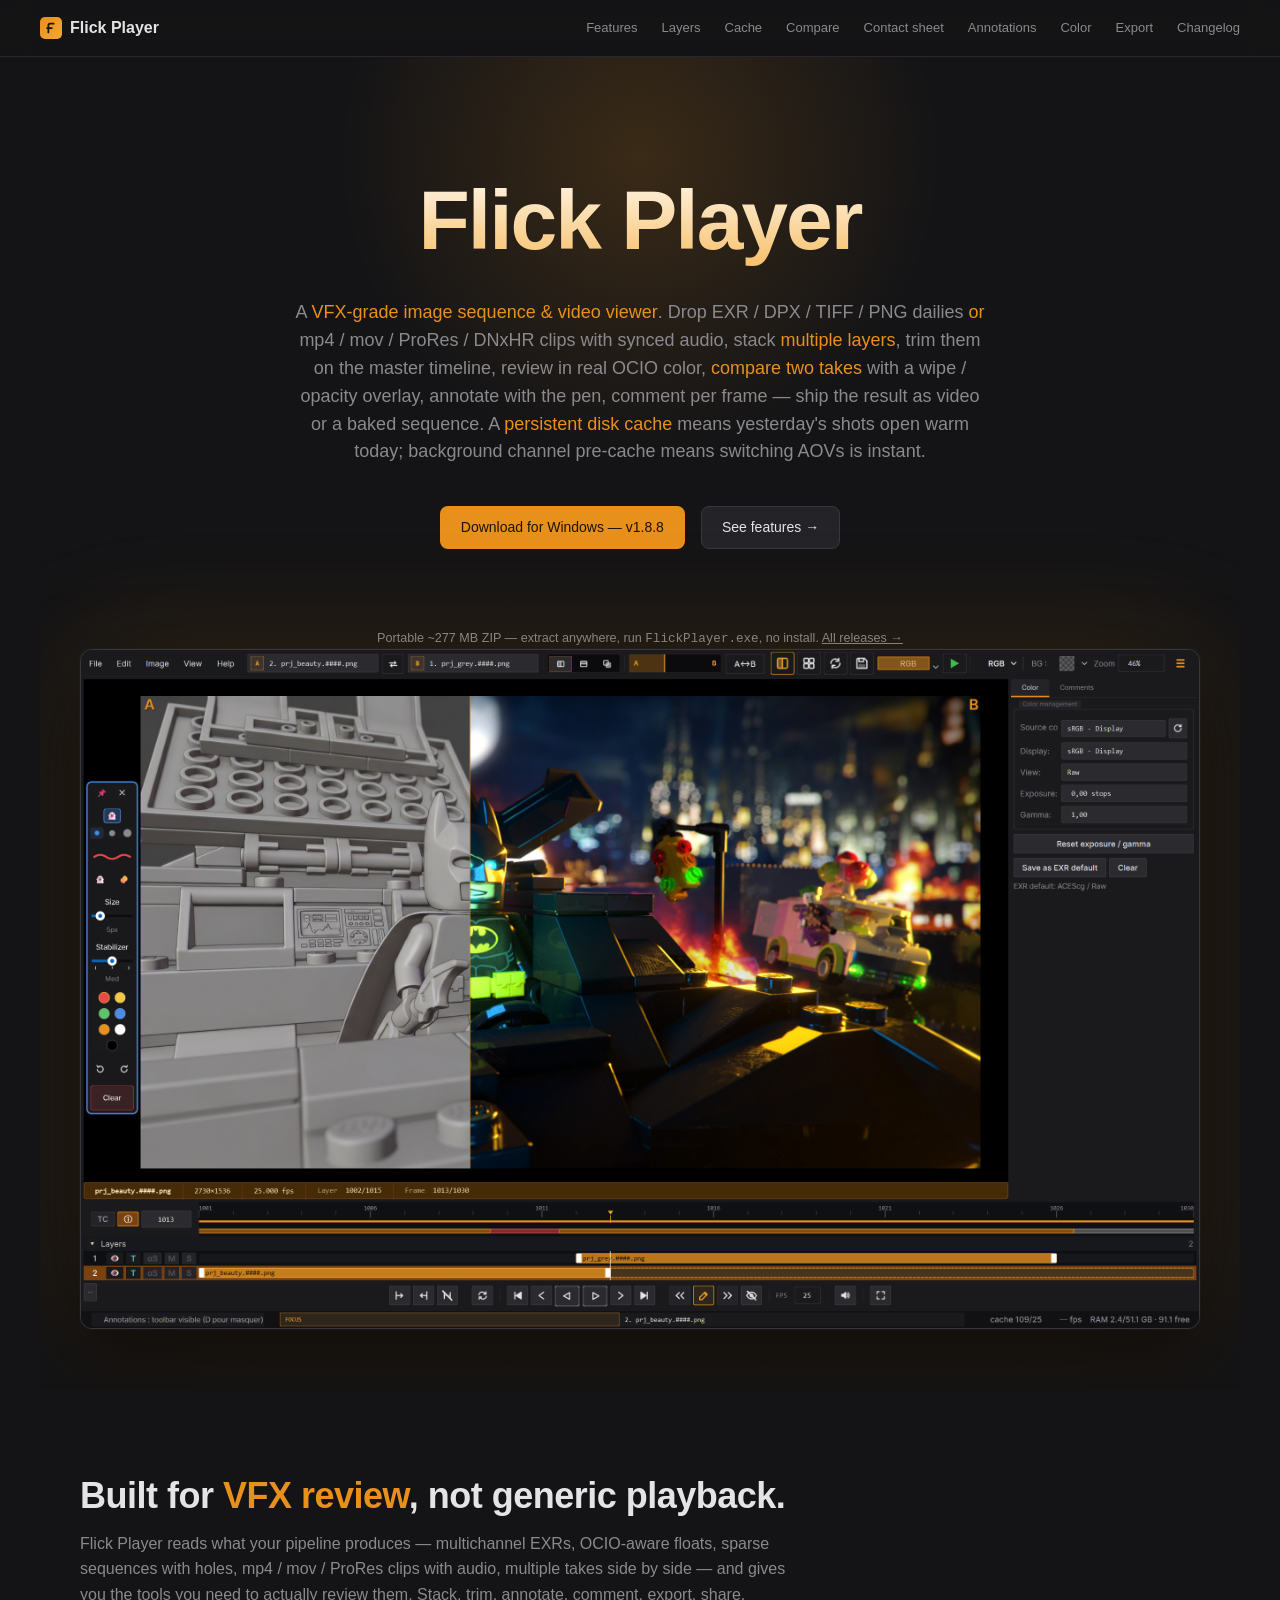
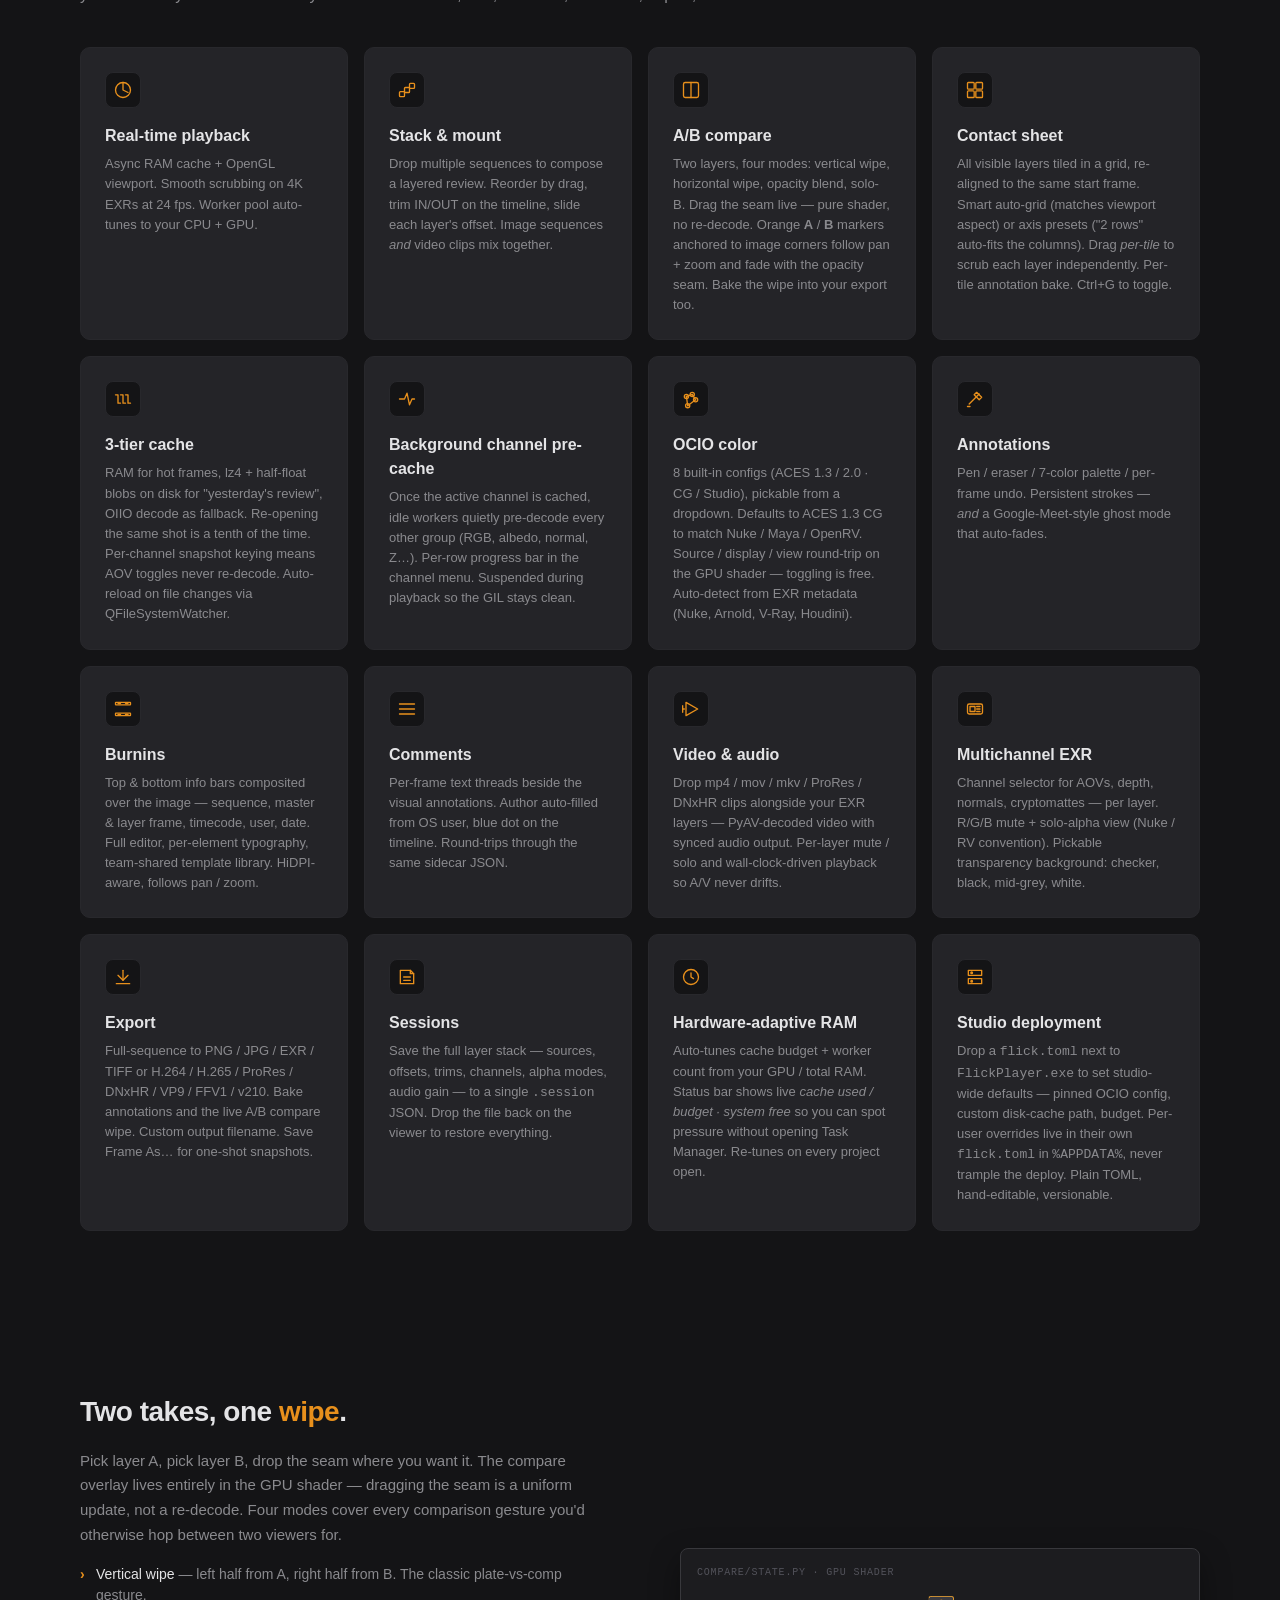
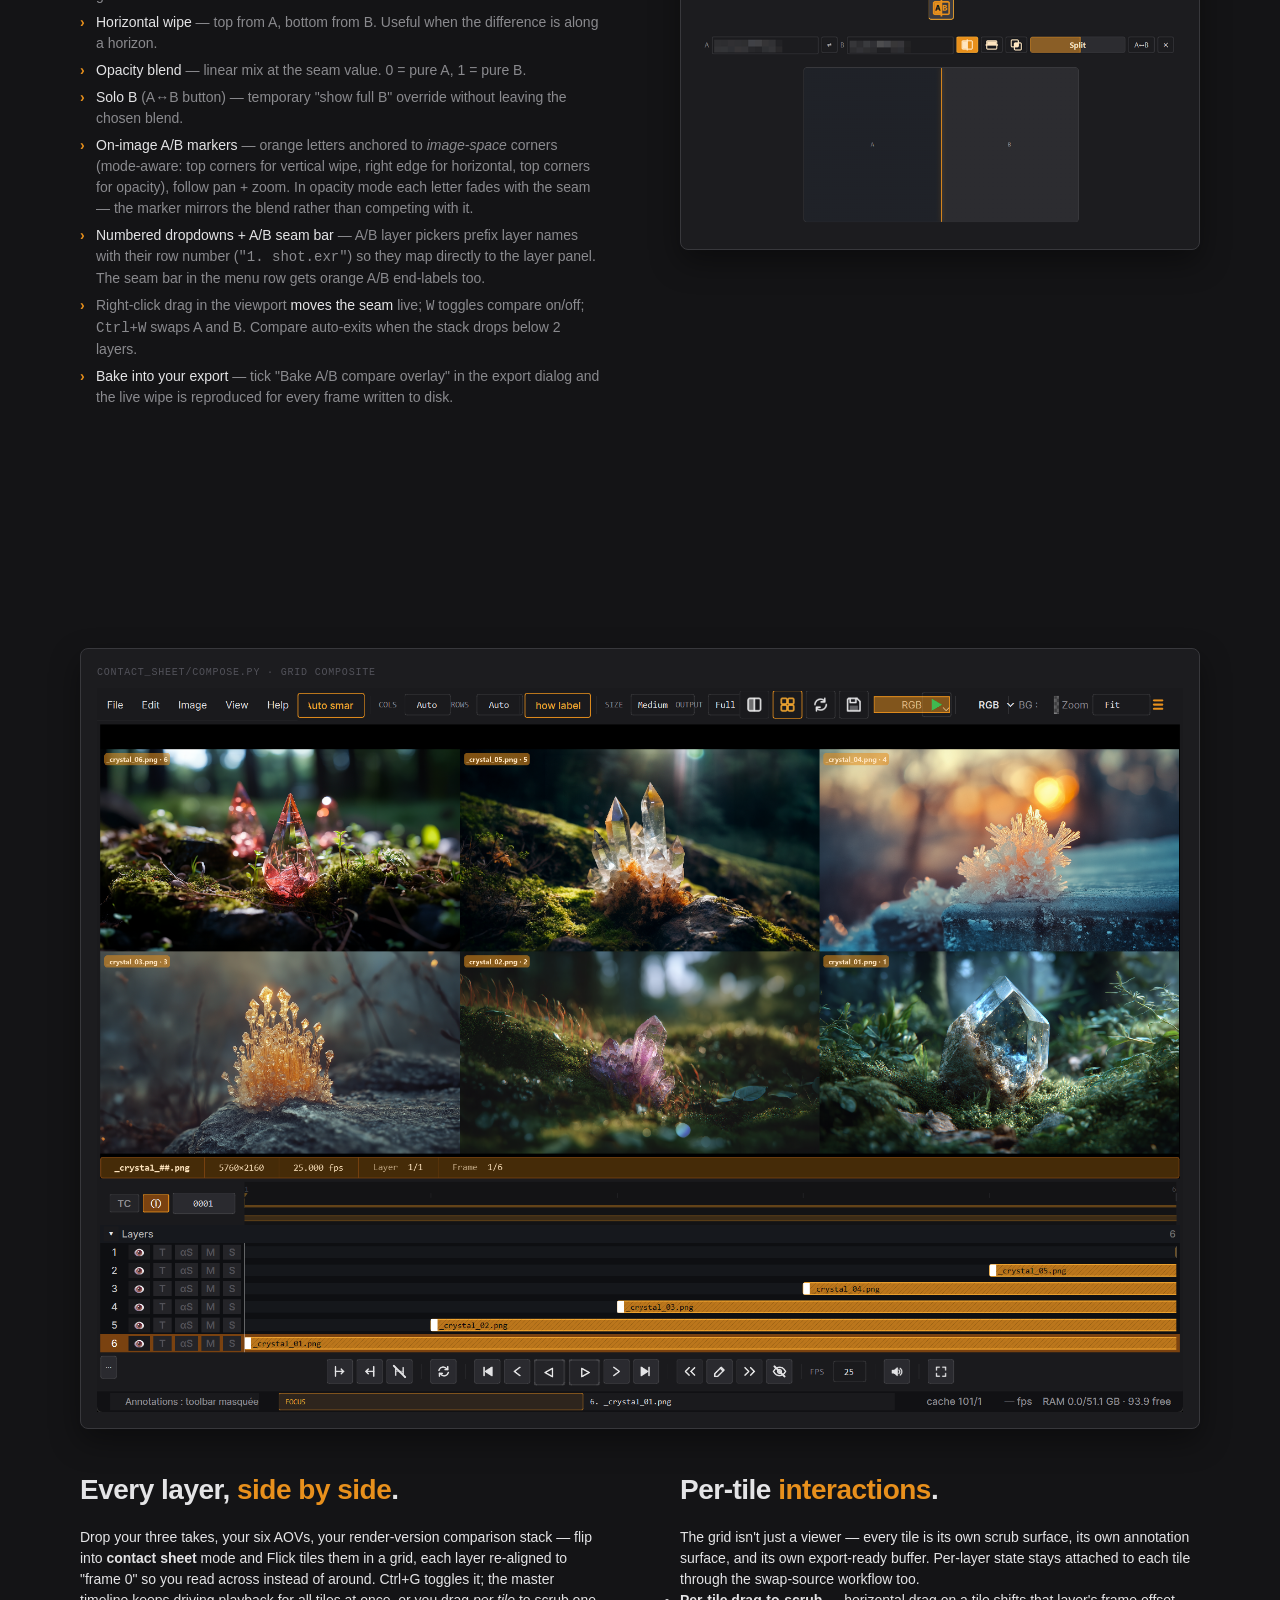
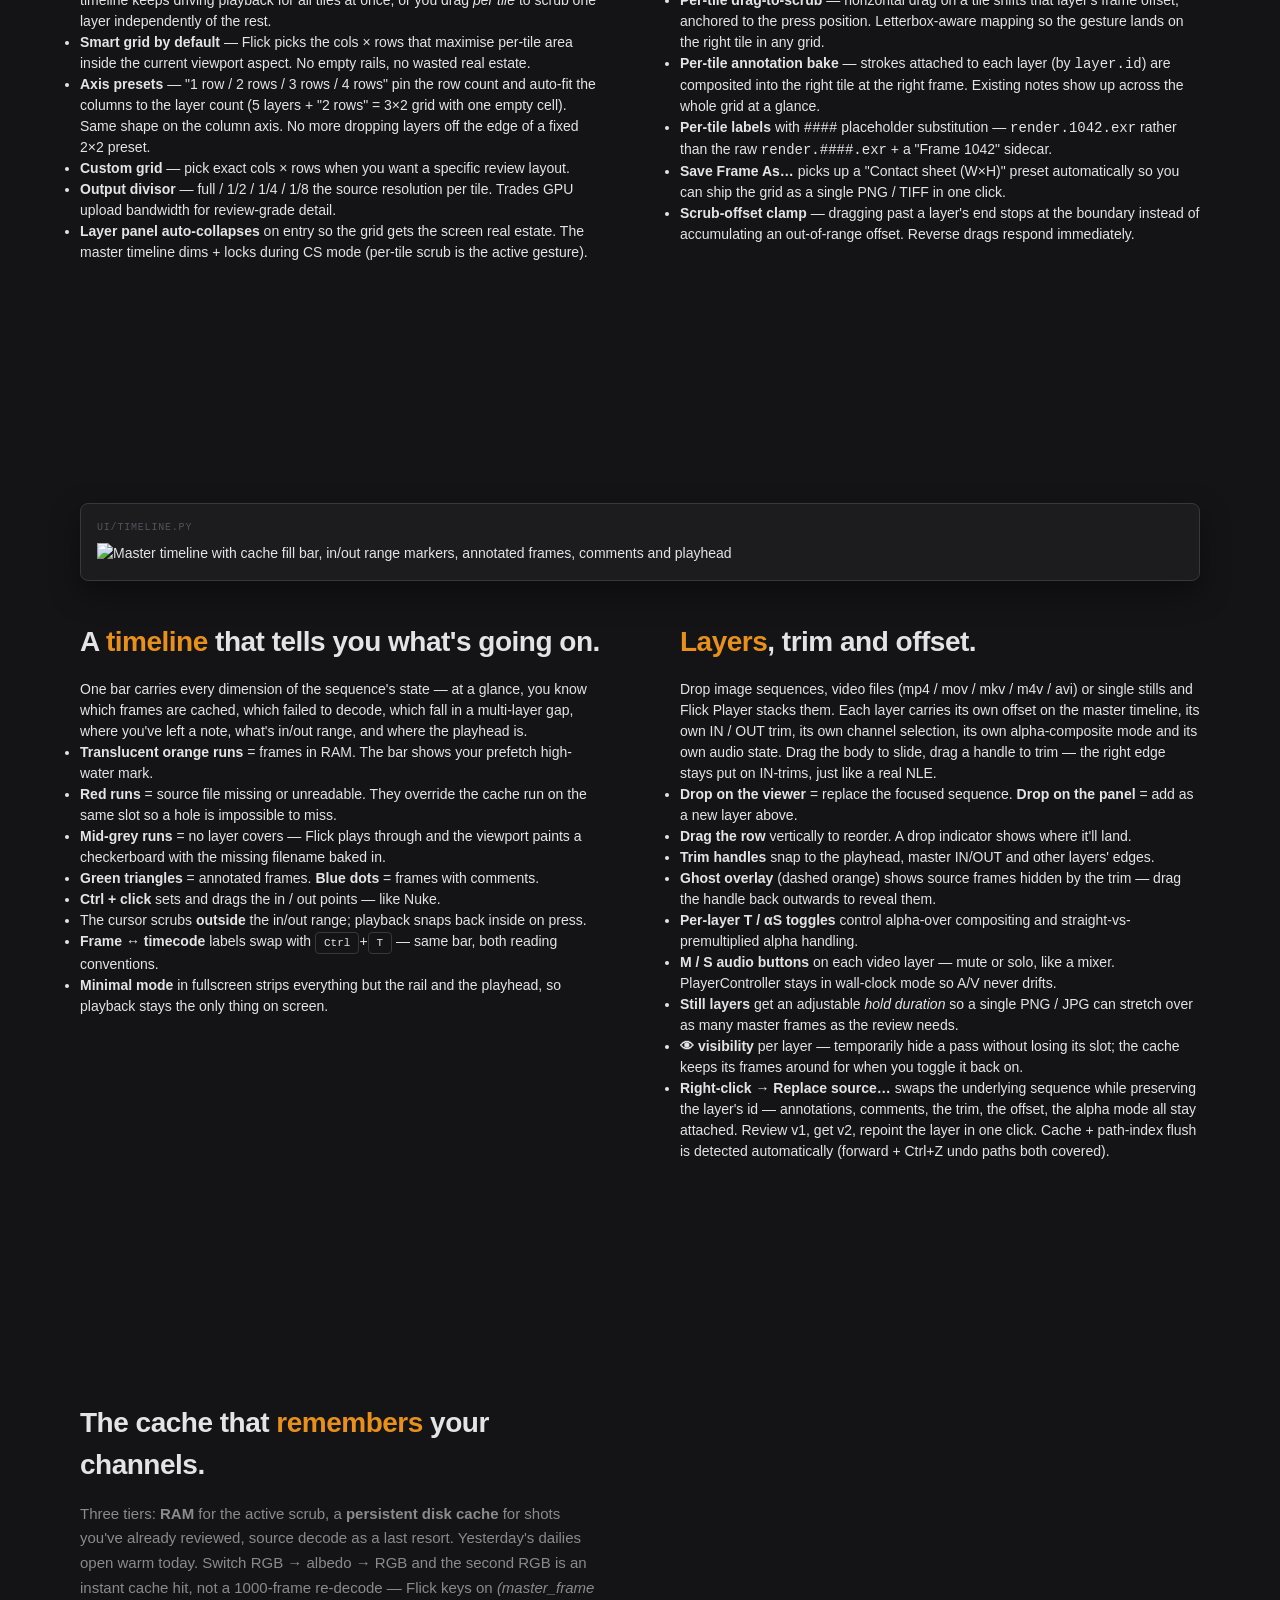
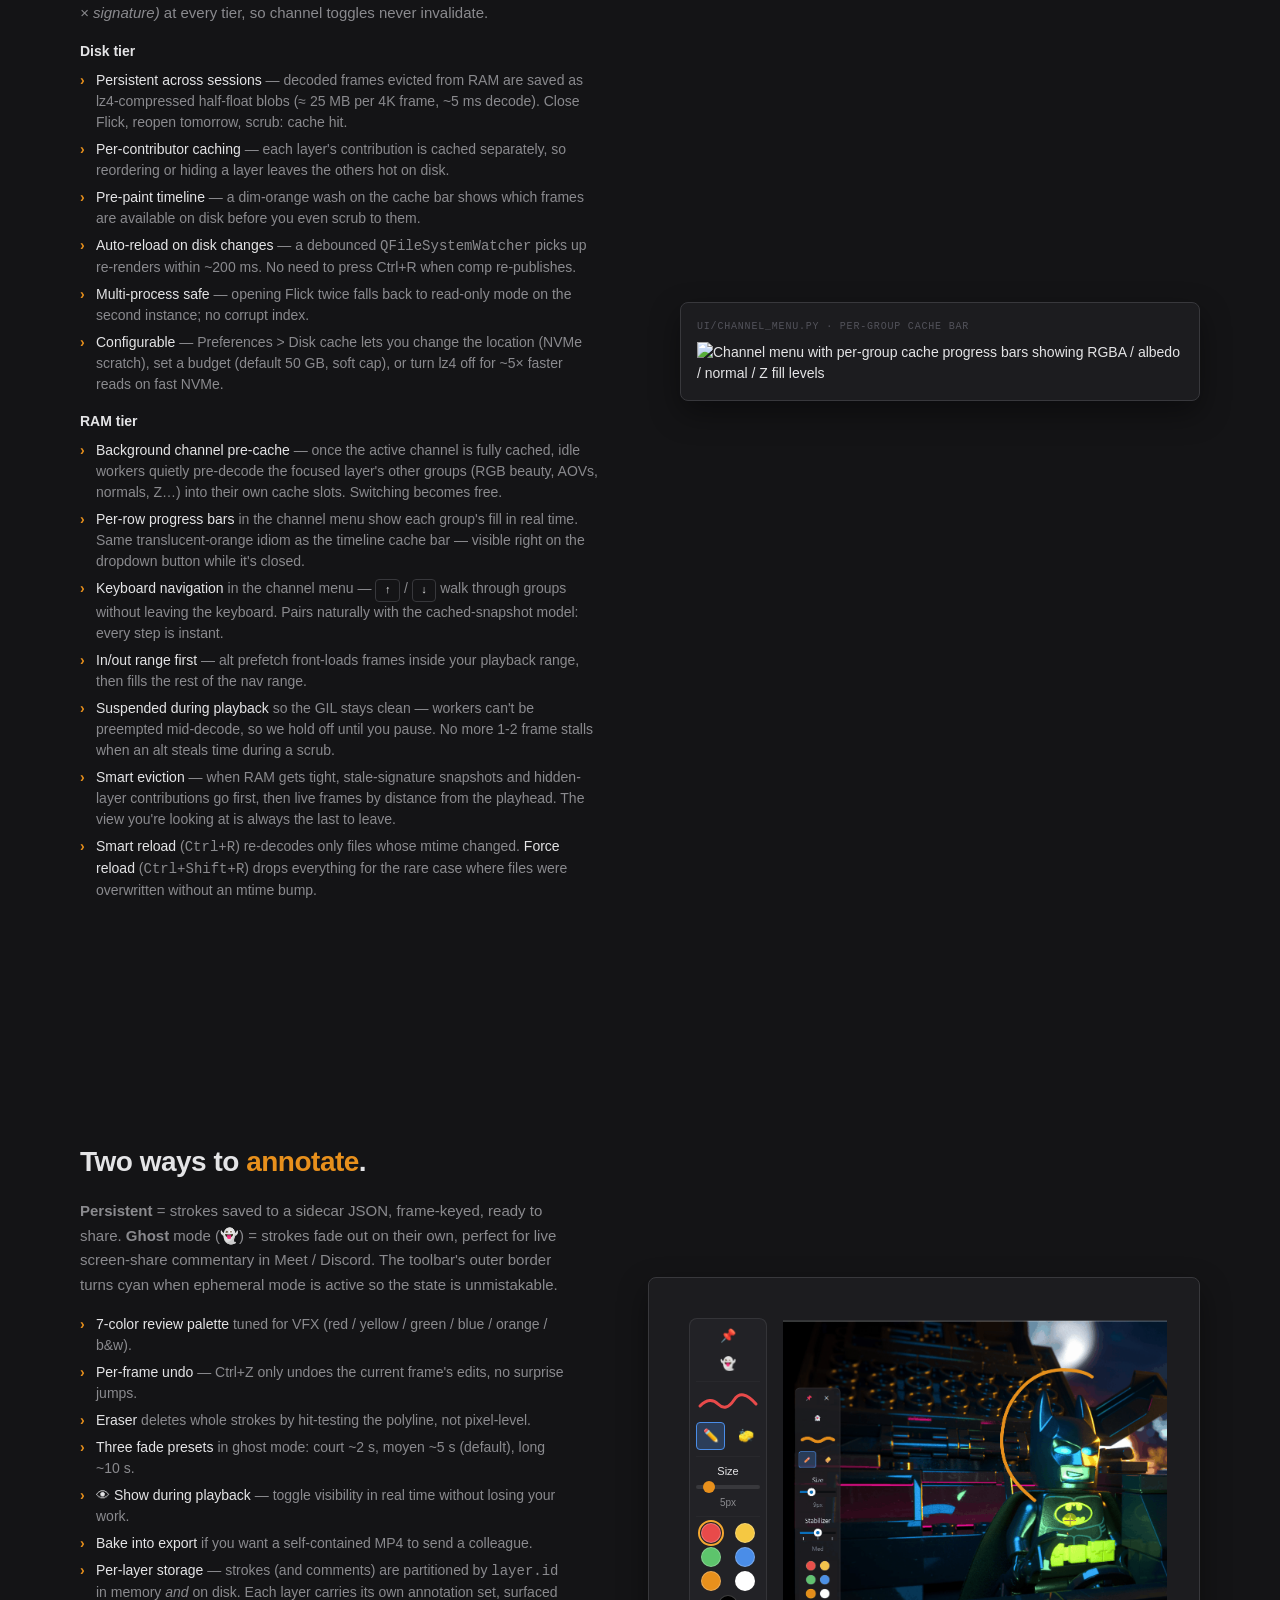
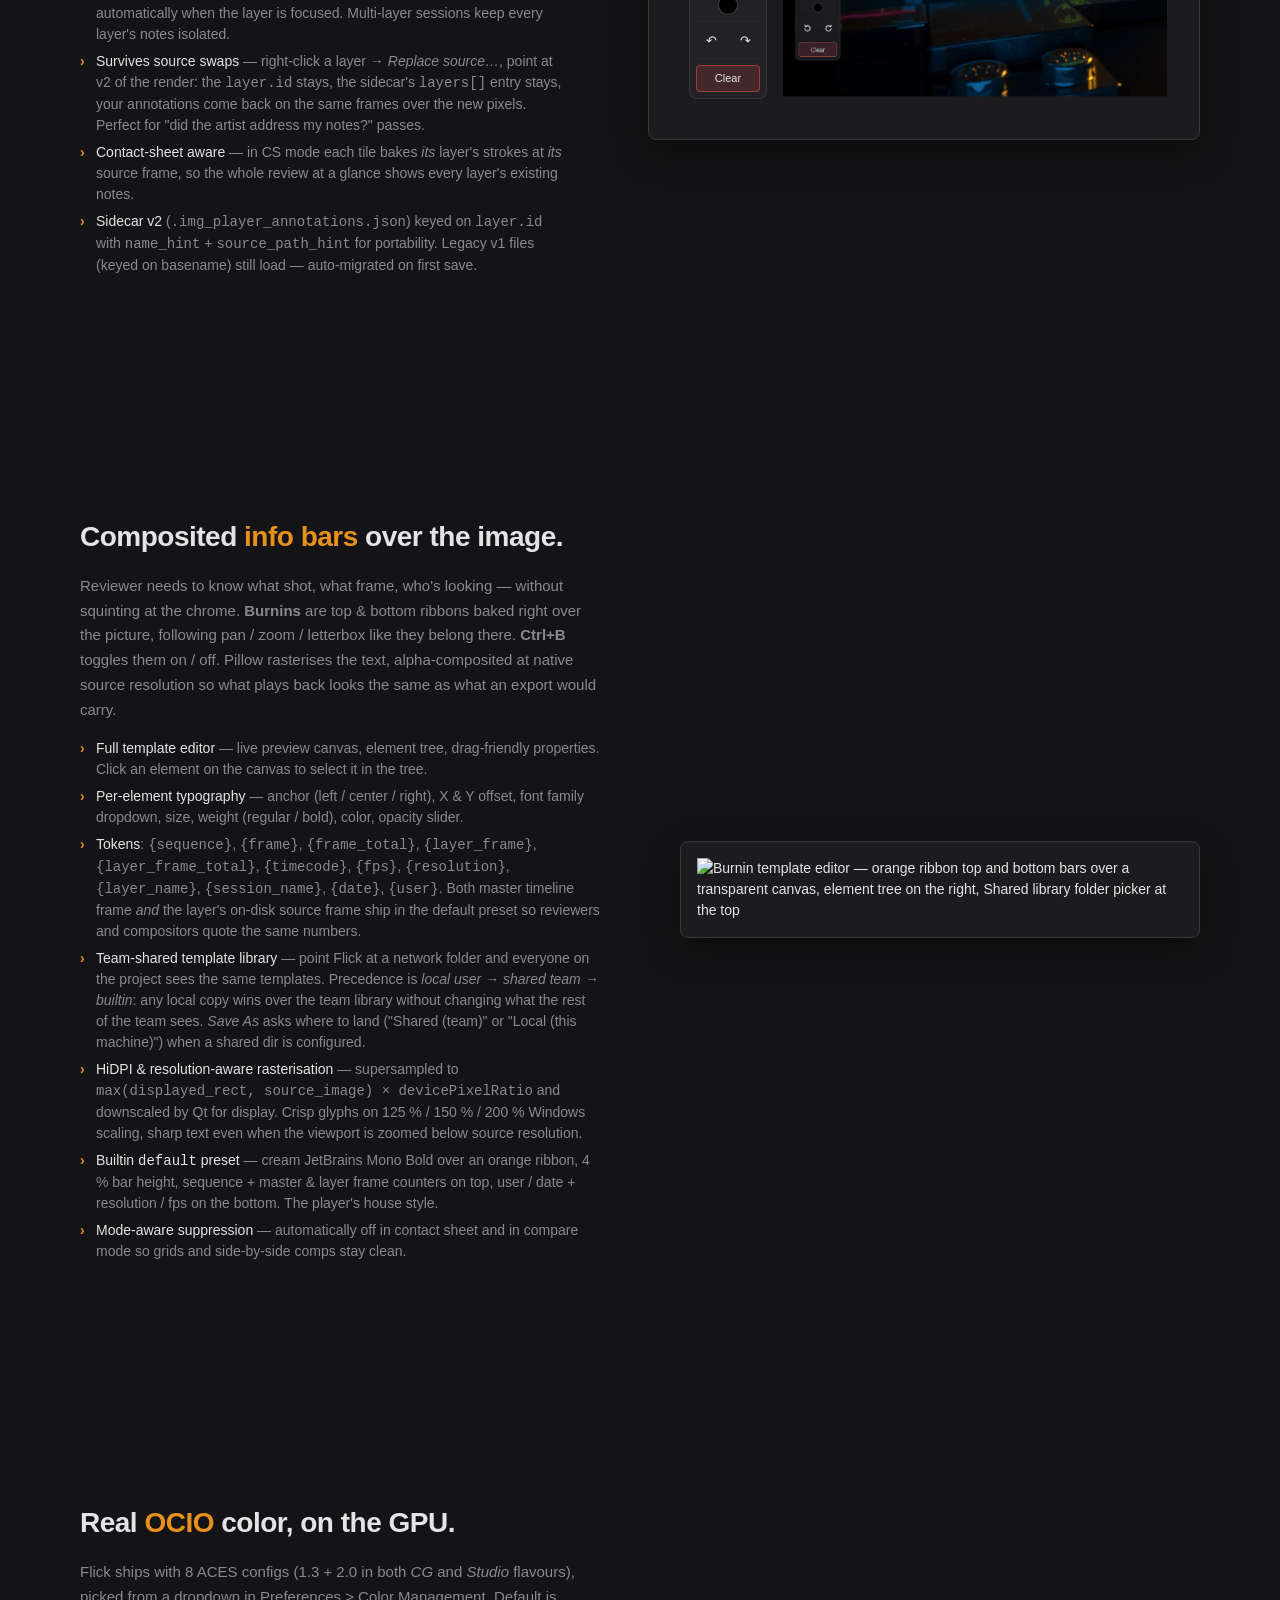
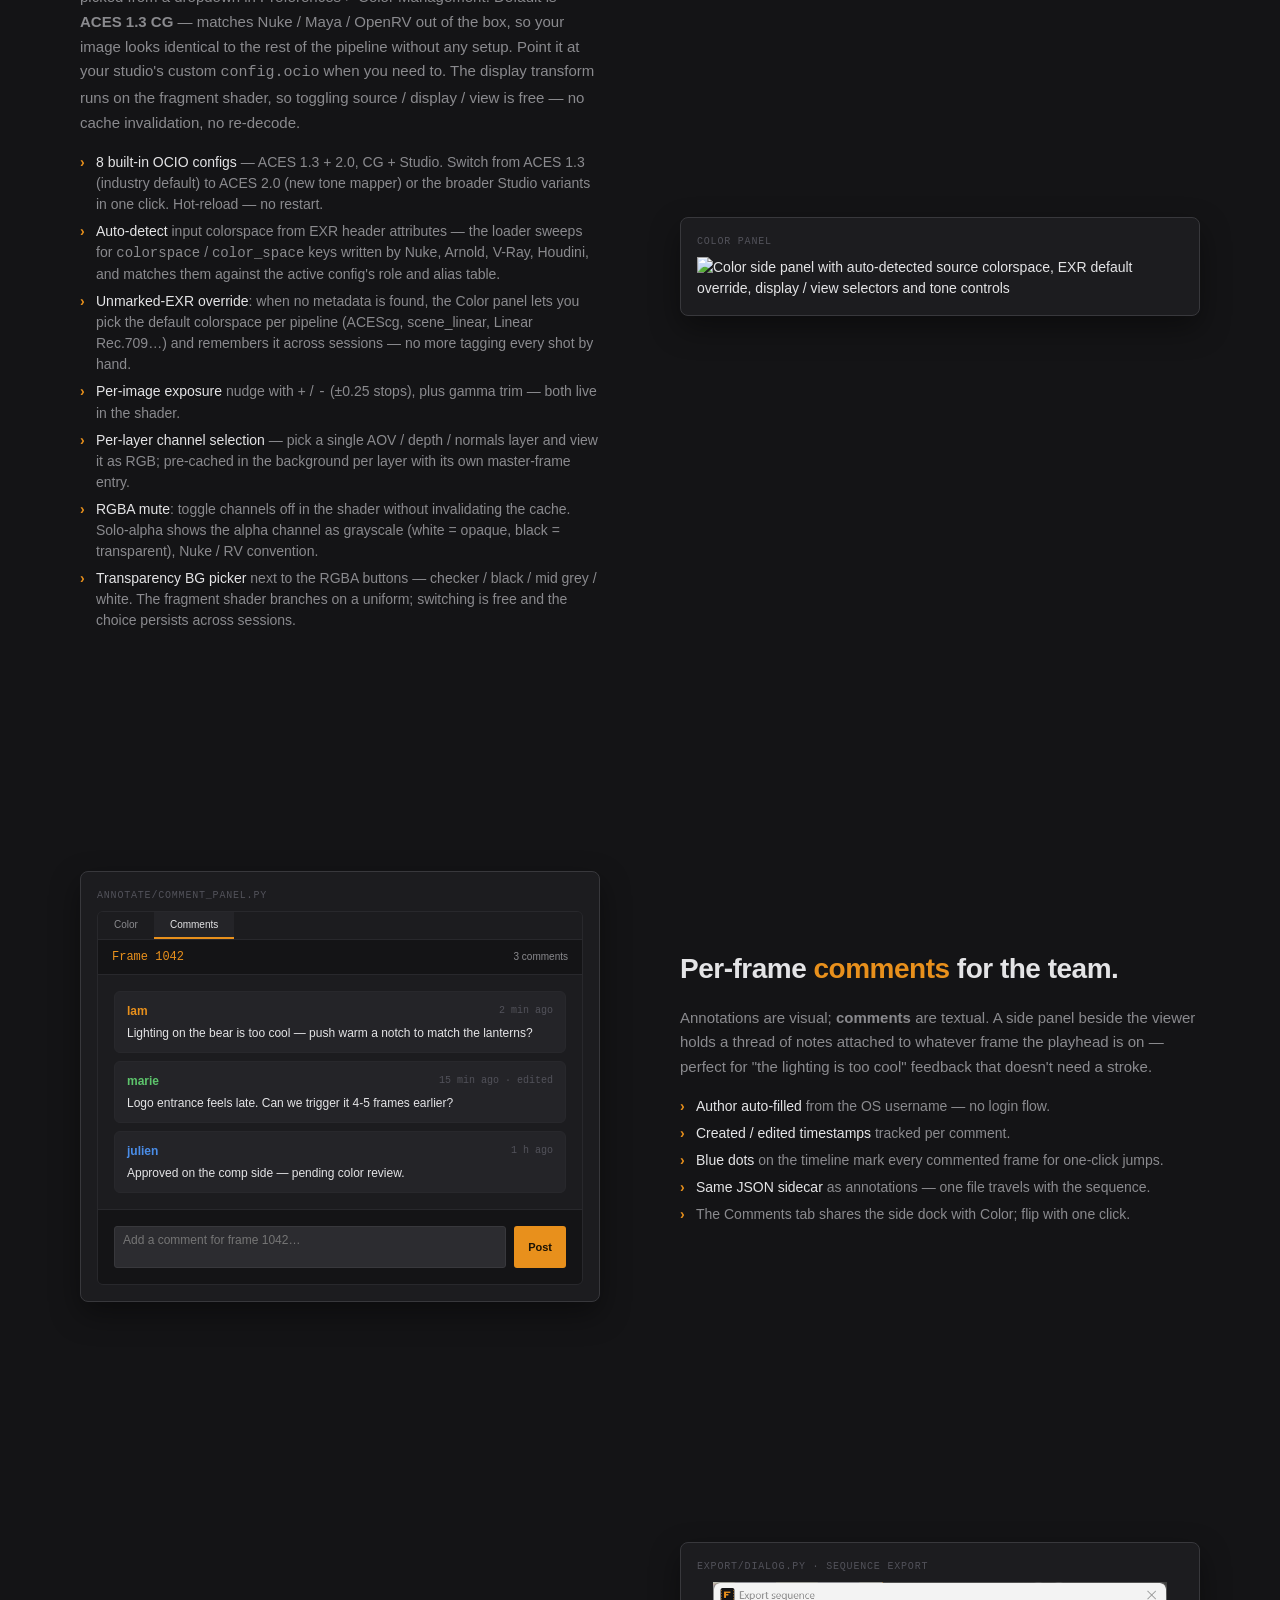
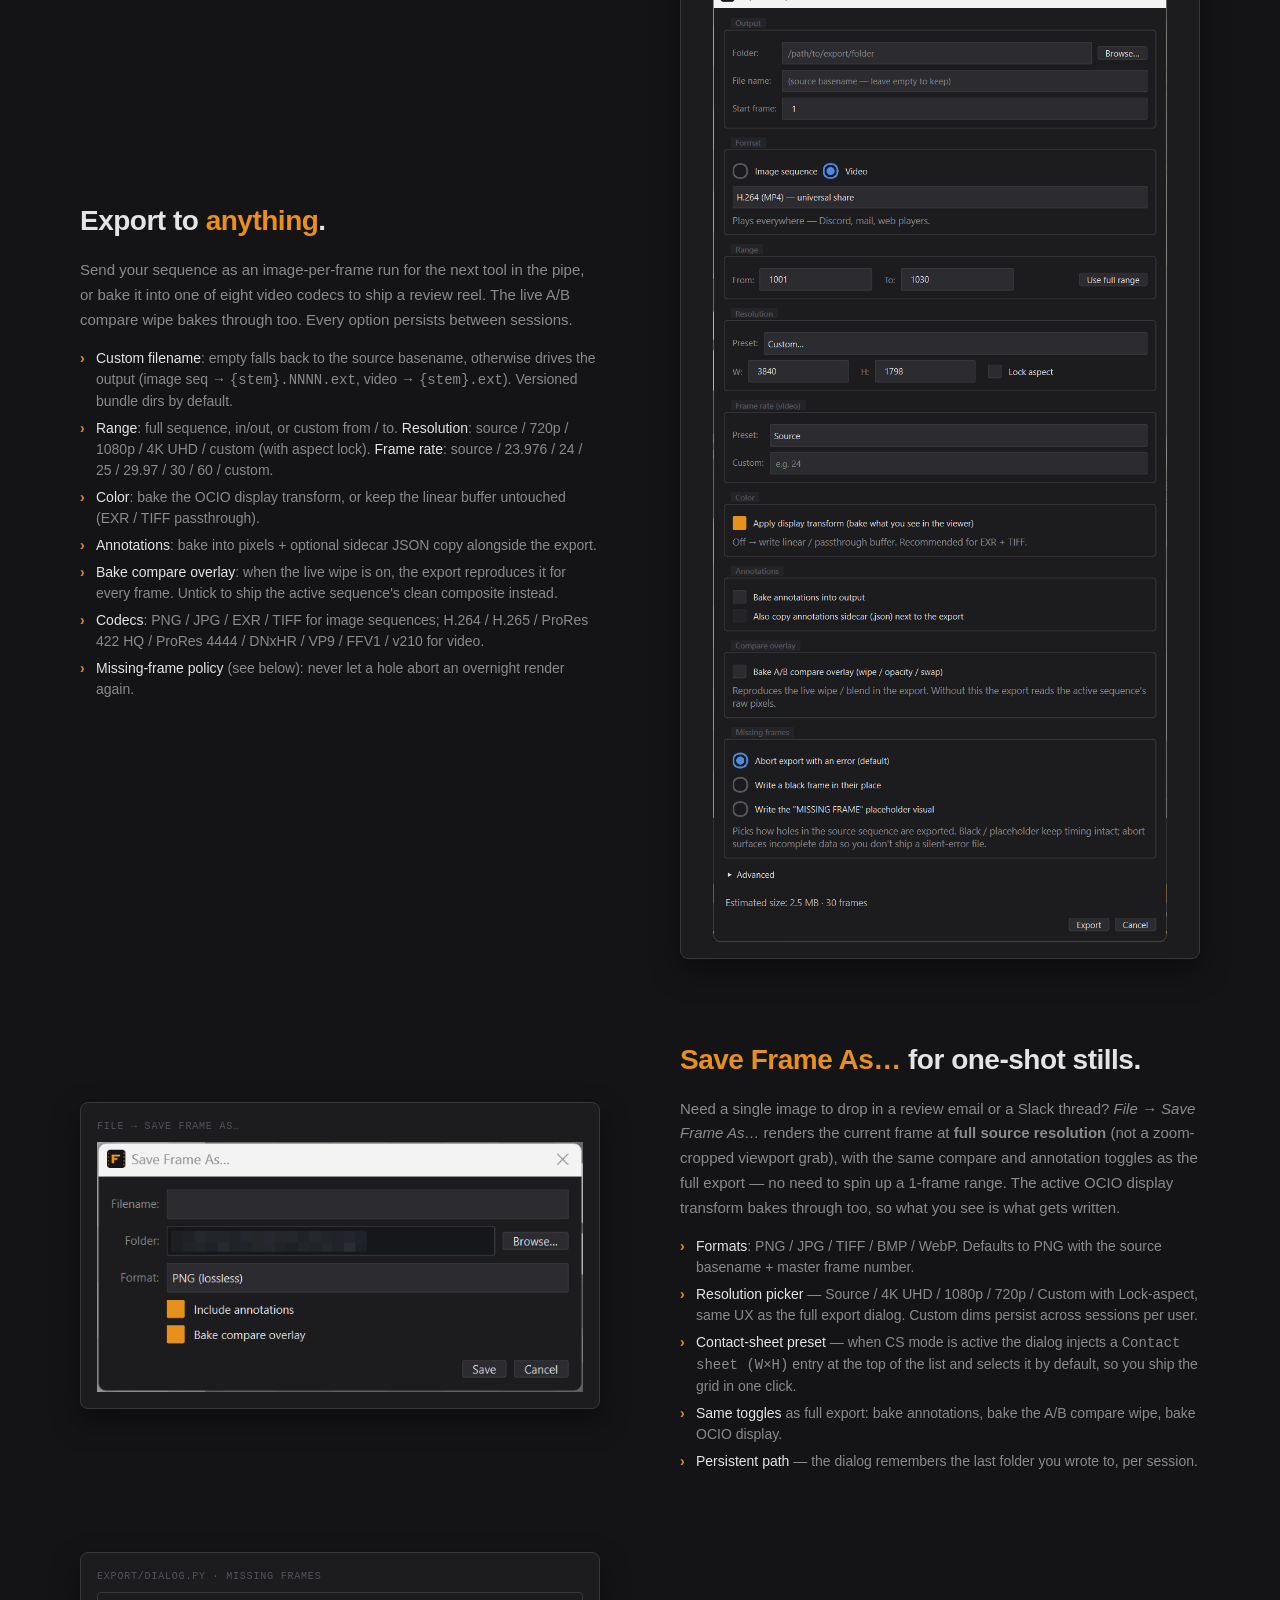
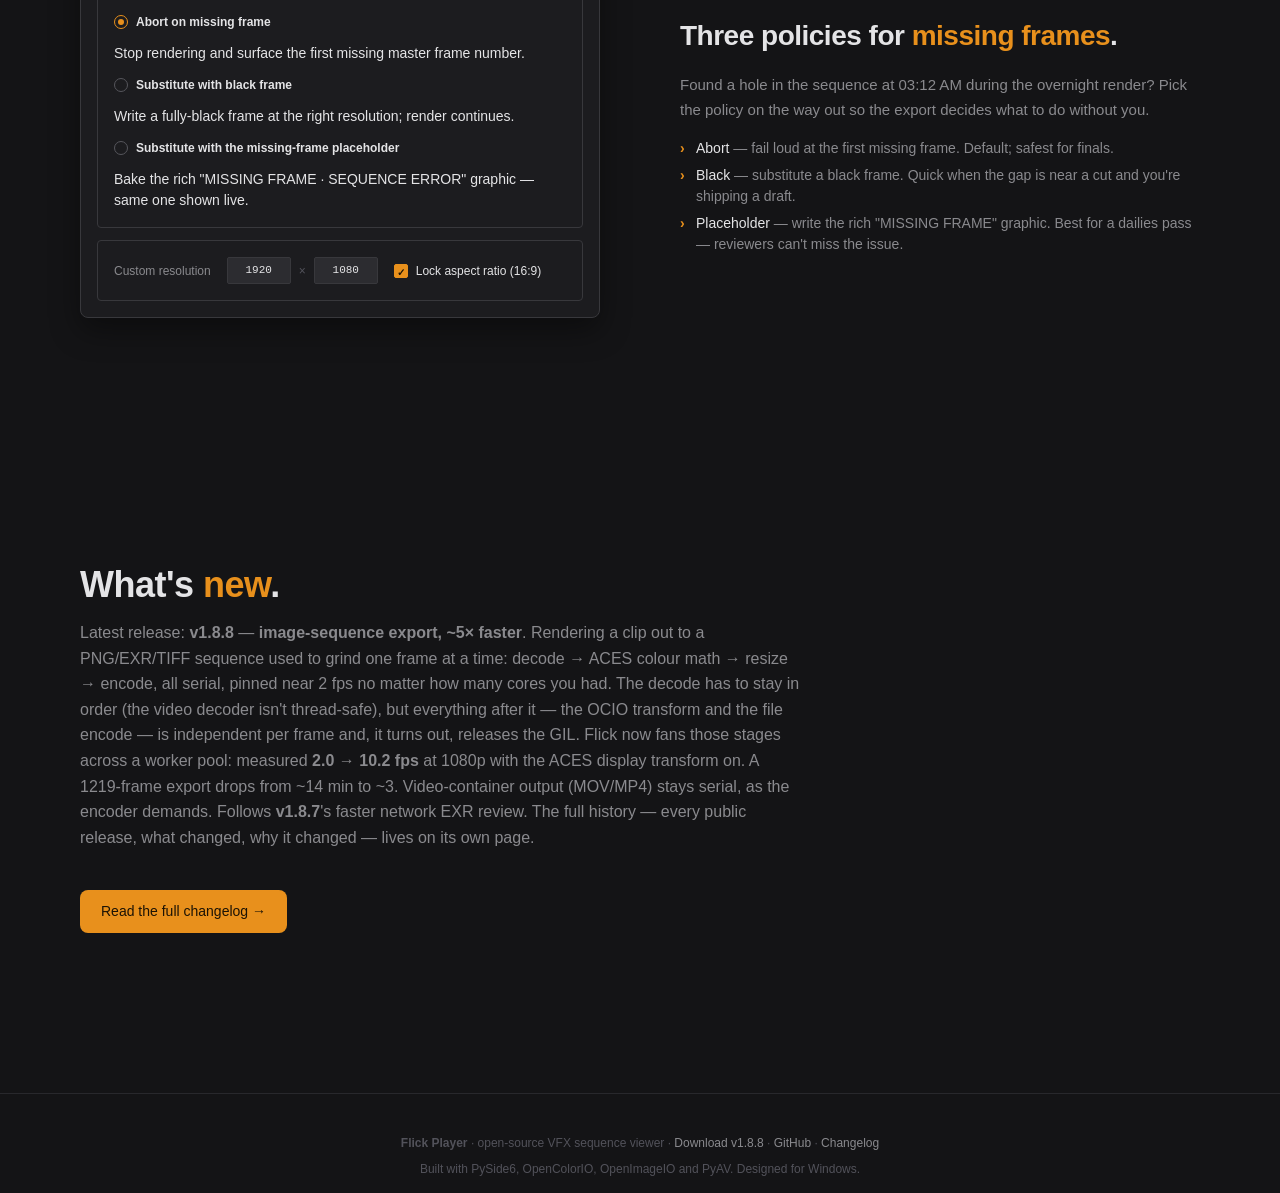
==== commit c854bde2: "release: v1.8.8 Image-sequence export ~5x faster: the OCIO transform and file encode now fan out acr" ====
--- a/docs/website/index.html
+++ b/docs/website/index.html
@@ -47,8 +47,8 @@
   <div class="ctas">
     <a
       class="btn btn-primary"
-      href="https://github.com/llethanh/FlickPlayer/releases/download/v1.8.7/FlickPlayer_v1.8.7.zip"
-    >Download for Windows — v1.8.7</a>
+      href="https://github.com/llethanh/FlickPlayer/releases/download/v1.8.8/FlickPlayer_v1.8.8.zip"
+    >Download for Windows — v1.8.8</a>
     <a class="btn btn-ghost" href="#features">See features →</a>
   </div>
   <p class="dl-note" style="margin-top: var(--s-sm); font-size: 0.9em; opacity: 0.6;">
@@ -743,23 +743,20 @@
 <section id="changelog" class="changelog-teaser">
   <h2>What's <span class="accent">new</span>.</h2>
   <p class="lede">
-    Latest release: <strong>v1.8.7</strong> — <strong>faster, cleaner
-    EXR review over the network</strong>. A heavy multichannel render
-    (a 48-channel, 326&nbsp;MB/frame Maya AOV dump) used to choke the
-    cache: the background channel pre-cache tried to decode every AOV
-    group, and since a single-part ZIPS EXR interleaves all AOVs per
-    scanline, each one re-read the whole 326&nbsp;MB file — flooding
-    the workers and exploding the RAM cache. Flick now skips the auto
-    AOV pre-cache above 8 channel groups (AOVs decode on demand), and
-    a new throttle caps concurrent <em>network</em> decodes so the
-    cache bar fills cleanly left-to-right from the playhead instead of
-    in scattered chunks — playback can start sooner, same total load
-    time. Tunable in <strong>Preferences → Network loading</strong>.
-    Plus: no more double network read on big EXRs, and the EXR decode
-    path now scales across the worker pool. Follows
-    <strong>v1.8.6</strong>'s video-layer export. The full history —
-    every public release, what changed, why it changed — lives on its
-    own page.
+    Latest release: <strong>v1.8.8</strong> — <strong>image-sequence
+    export, ~5× faster</strong>. Rendering a clip out to a PNG/EXR/TIFF
+    sequence used to grind one frame at a time: decode → ACES colour
+    math → resize → encode, all serial, pinned near 2&nbsp;fps no matter
+    how many cores you had. The decode has to stay in order (the video
+    decoder isn't thread-safe), but everything after it — the OCIO
+    transform and the file encode — is independent per frame and, it
+    turns out, releases the GIL. Flick now fans those stages across a
+    worker pool: measured <strong>2.0 → 10.2&nbsp;fps</strong> at 1080p
+    with the ACES display transform on. A 1219-frame export drops from
+    ~14&nbsp;min to ~3. Video-container output (MOV/MP4) stays serial,
+    as the encoder demands. Follows <strong>v1.8.7</strong>'s faster
+    network EXR review. The full history — every public release, what
+    changed, why it changed — lives on its own page.
   </p>
   <p style="margin-top: var(--s-md);">
     <a class="btn btn-primary" href="changelog.html">Read the full changelog →</a>
@@ -769,7 +766,7 @@
 <!-- ============================================================ Footer -->
 <footer id="download">
   <p>
-    <strong>Flick Player</strong> · open-source VFX sequence viewer · <a href="https://github.com/llethanh/FlickPlayer/releases/download/v1.8.7/FlickPlayer_v1.8.7.zip">Download v1.8.7</a> · <a href="https://github.com/llethanh/FlickPlayer">GitHub</a> · <a href="changelog.html">Changelog</a>
+    <strong>Flick Player</strong> · open-source VFX sequence viewer · <a href="https://github.com/llethanh/FlickPlayer/releases/download/v1.8.8/FlickPlayer_v1.8.8.zip">Download v1.8.8</a> · <a href="https://github.com/llethanh/FlickPlayer">GitHub</a> · <a href="changelog.html">Changelog</a>
   </p>
   <p style="margin-top: var(--s-sm);">
     Built with PySide6, OpenColorIO, OpenImageIO and PyAV. Designed for Windows.
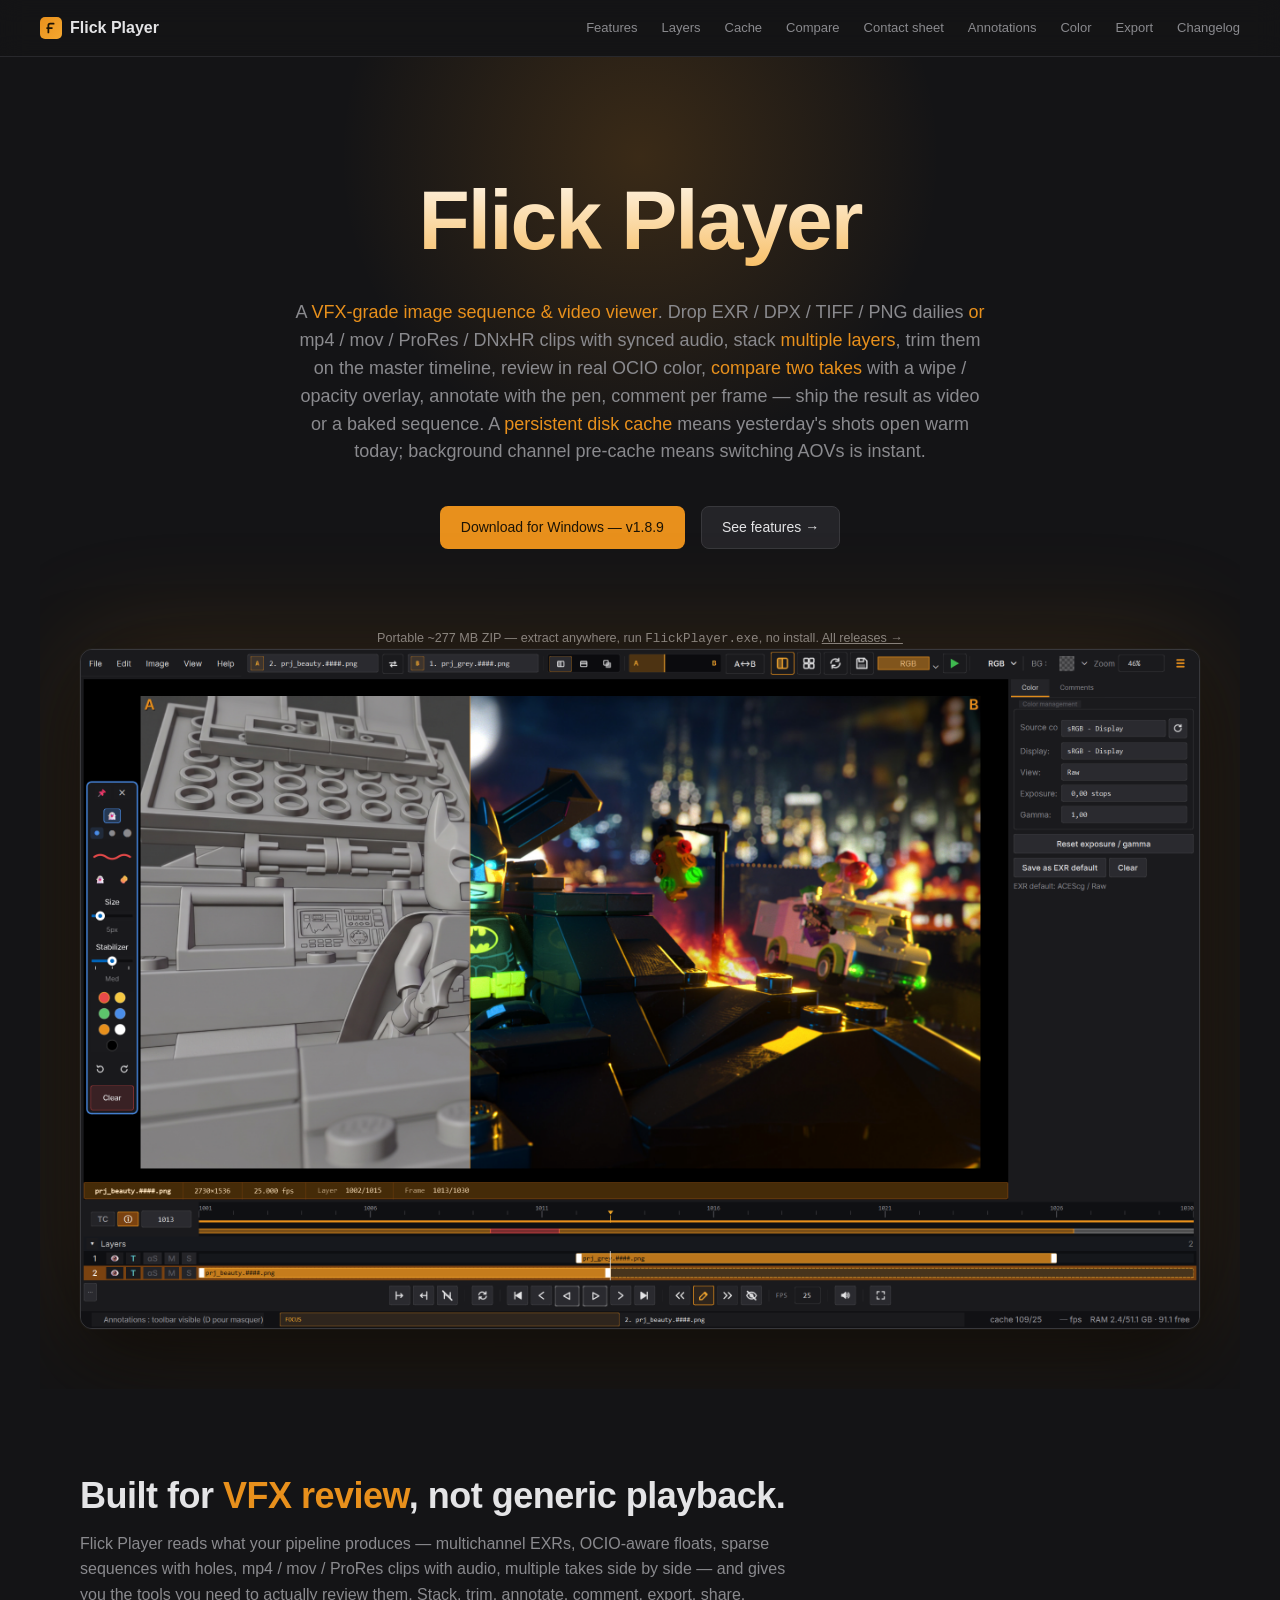
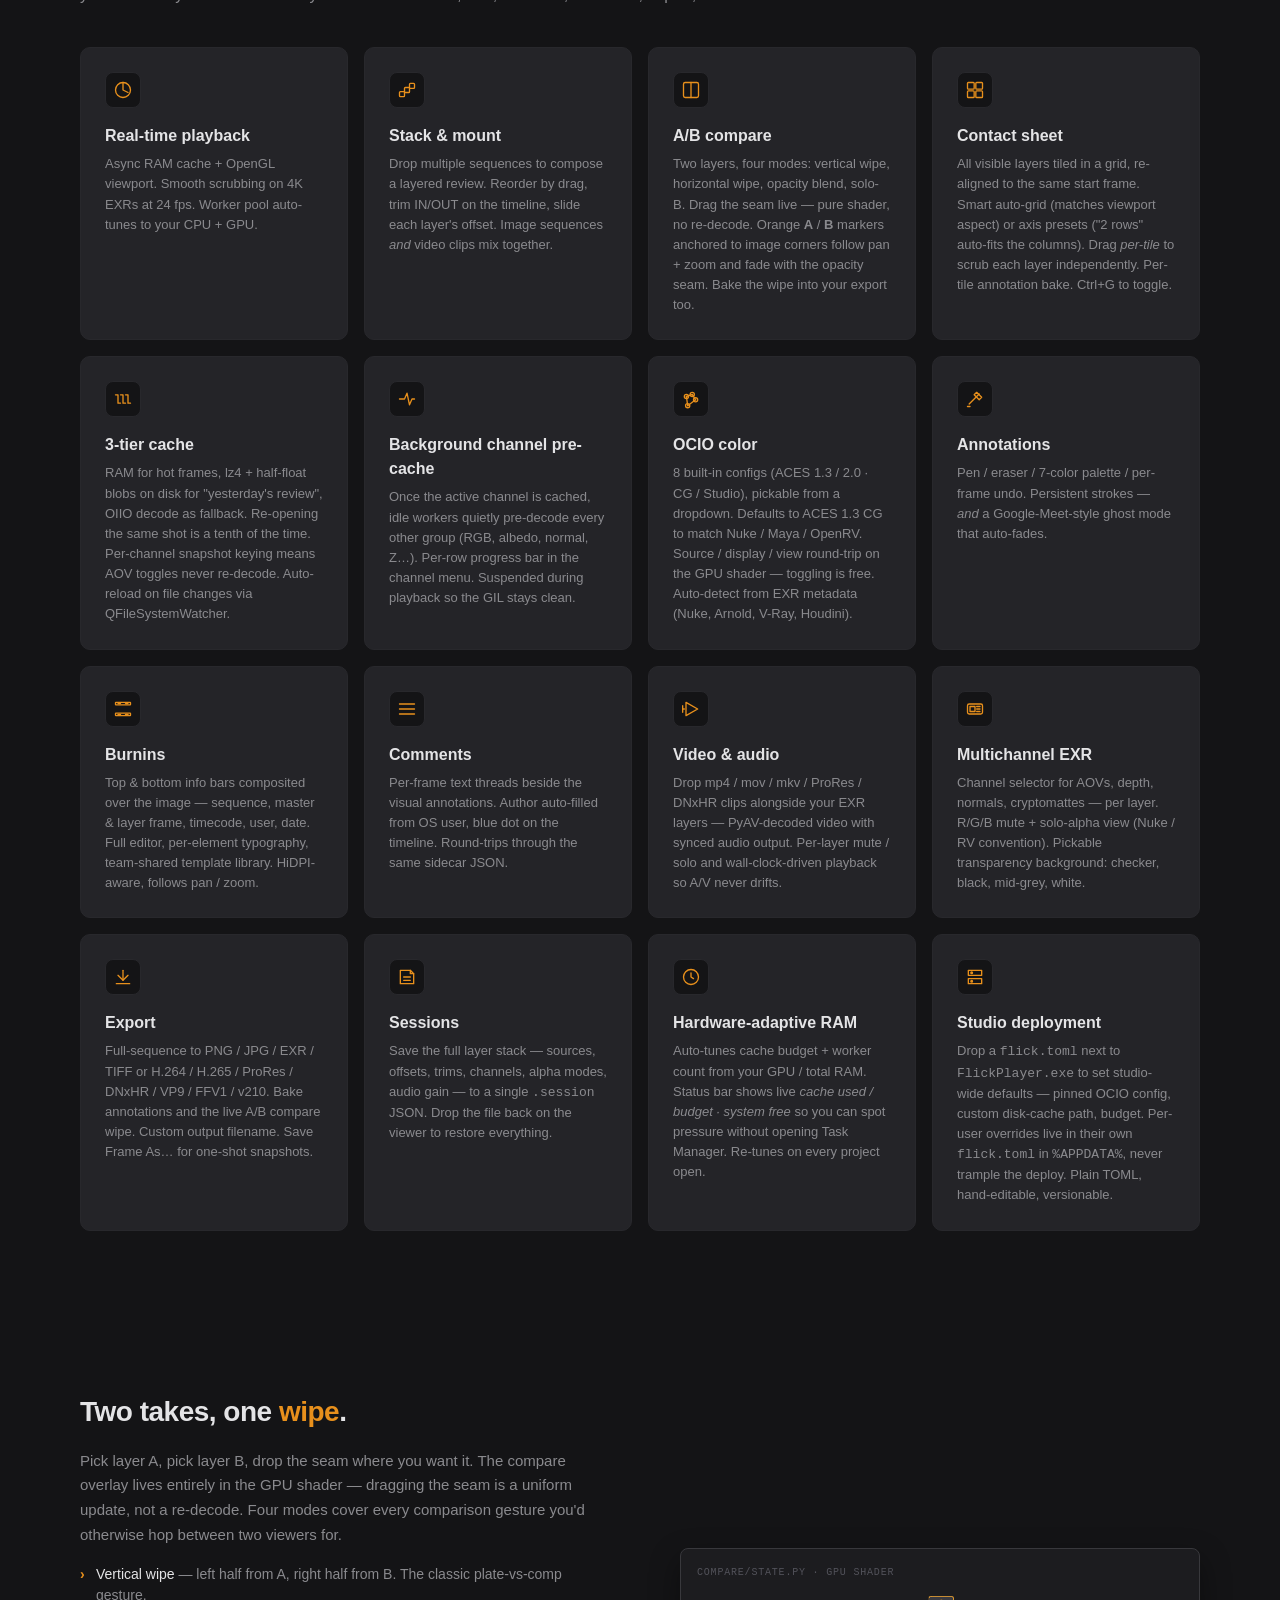
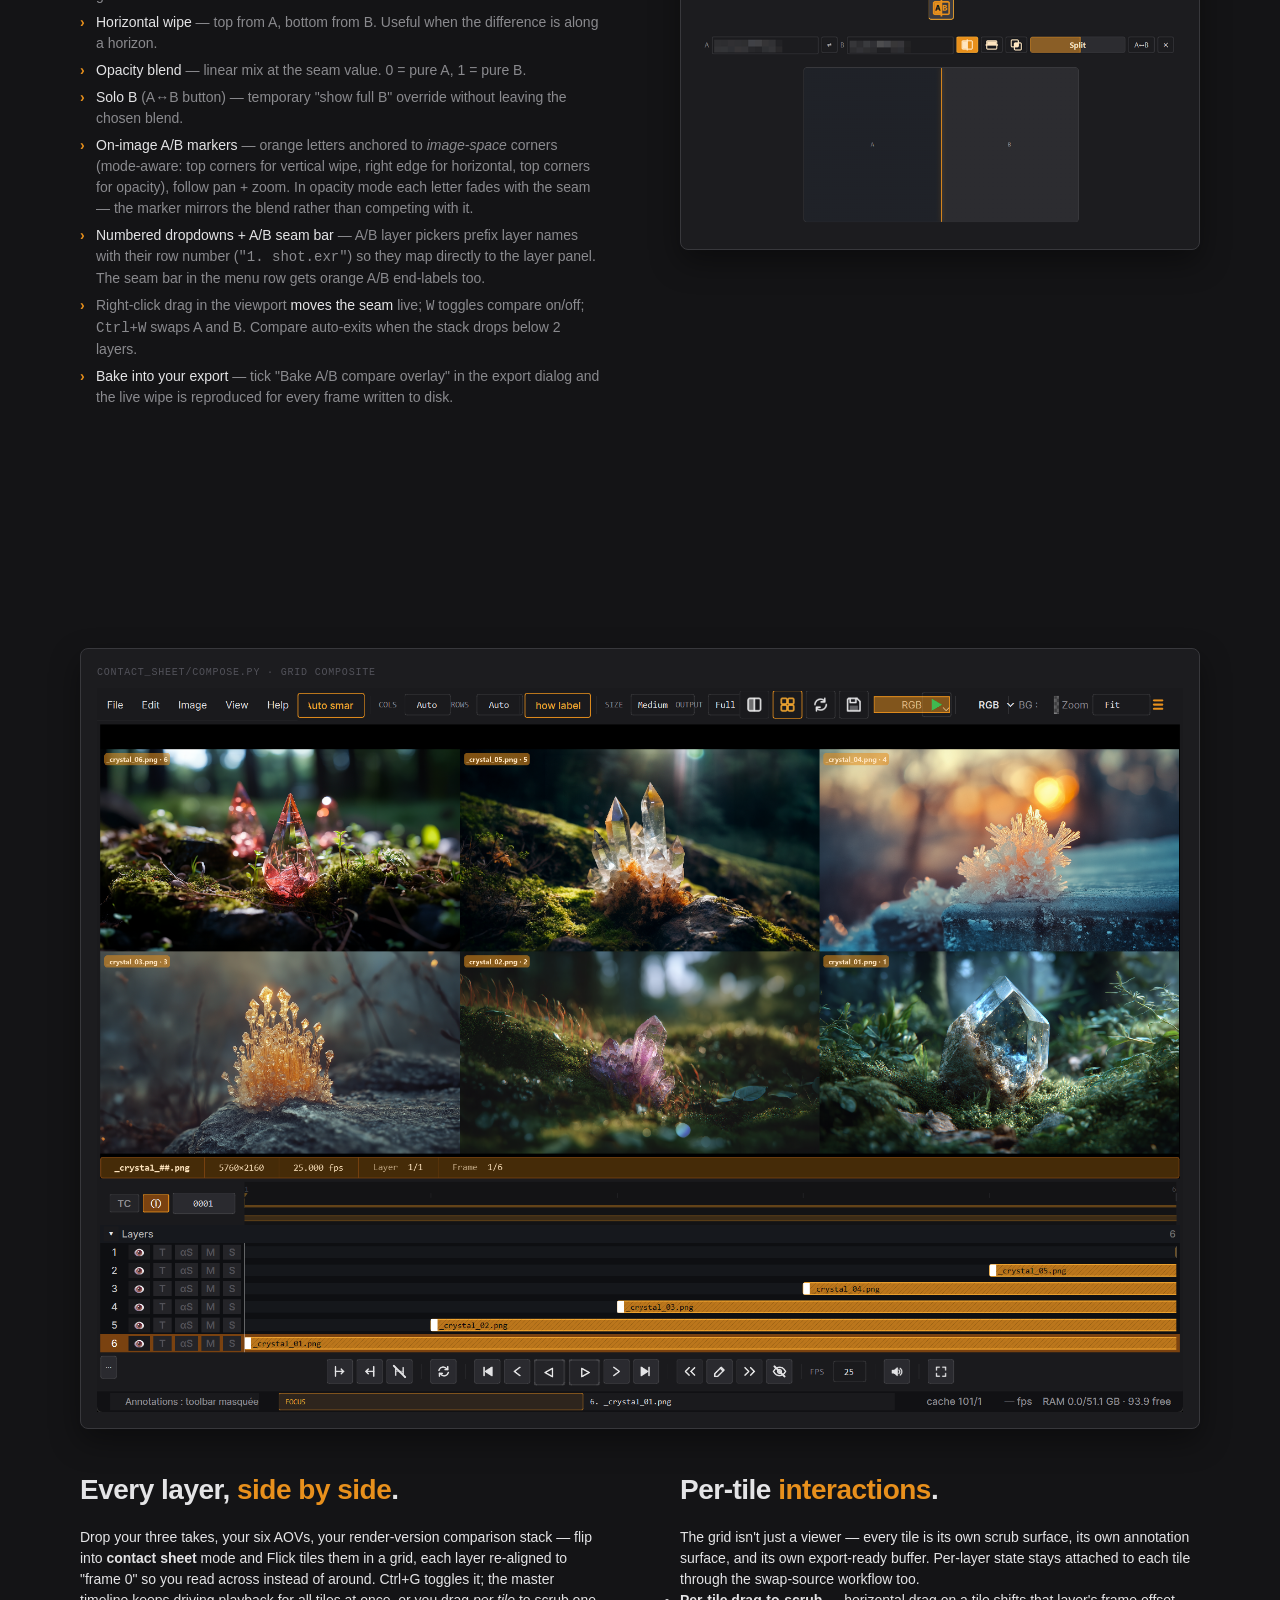
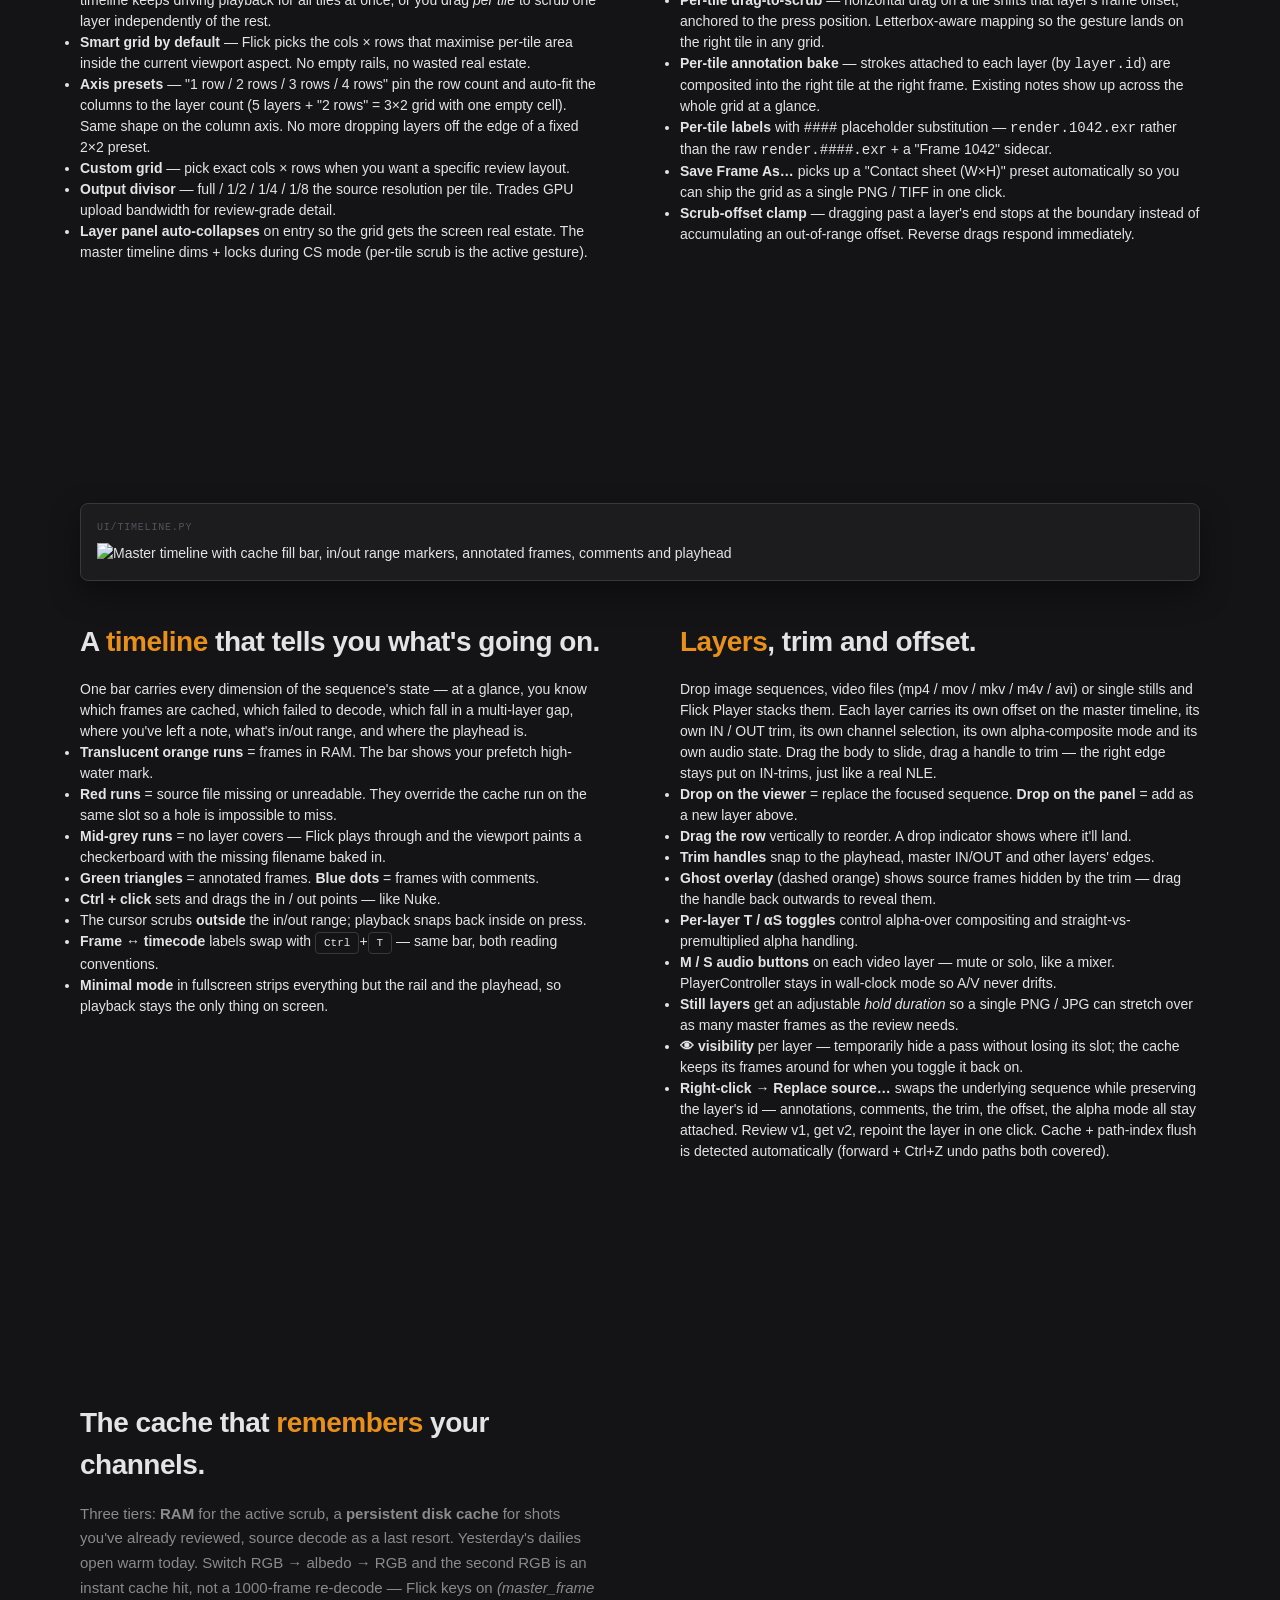
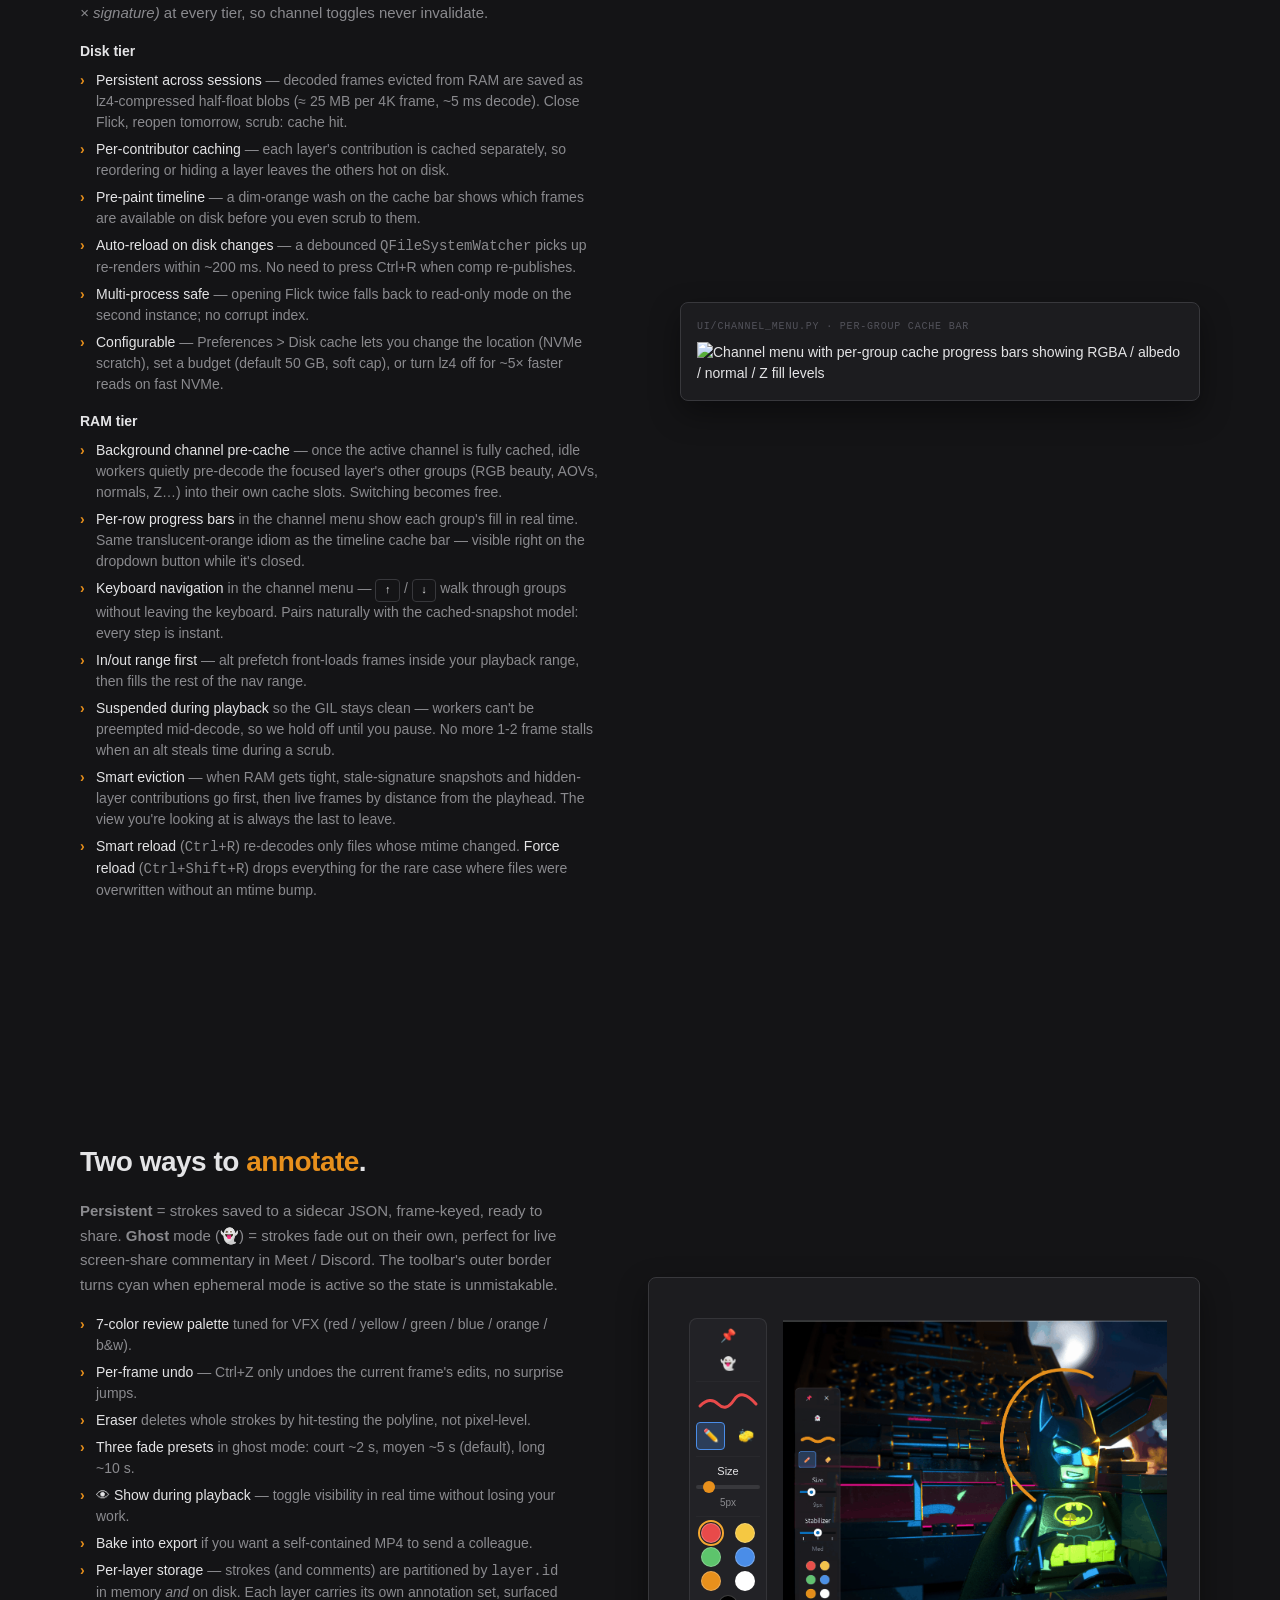
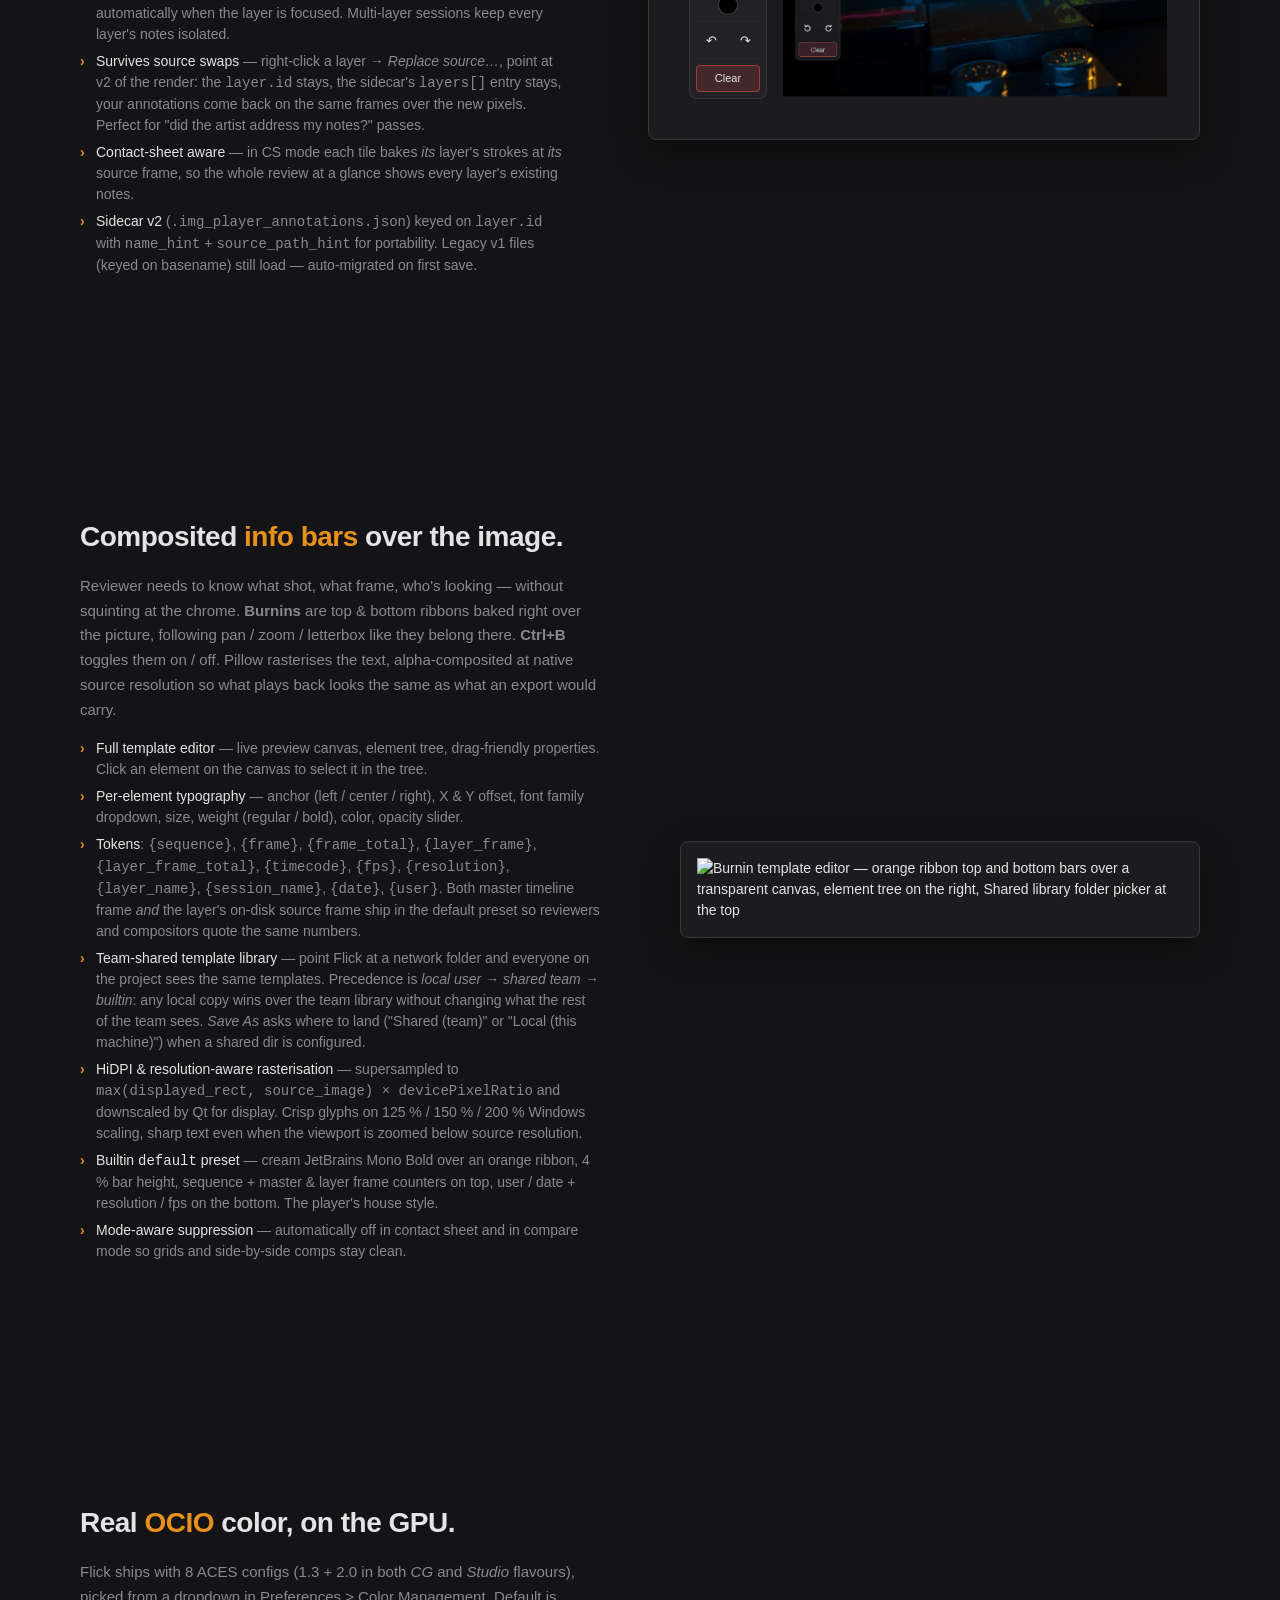
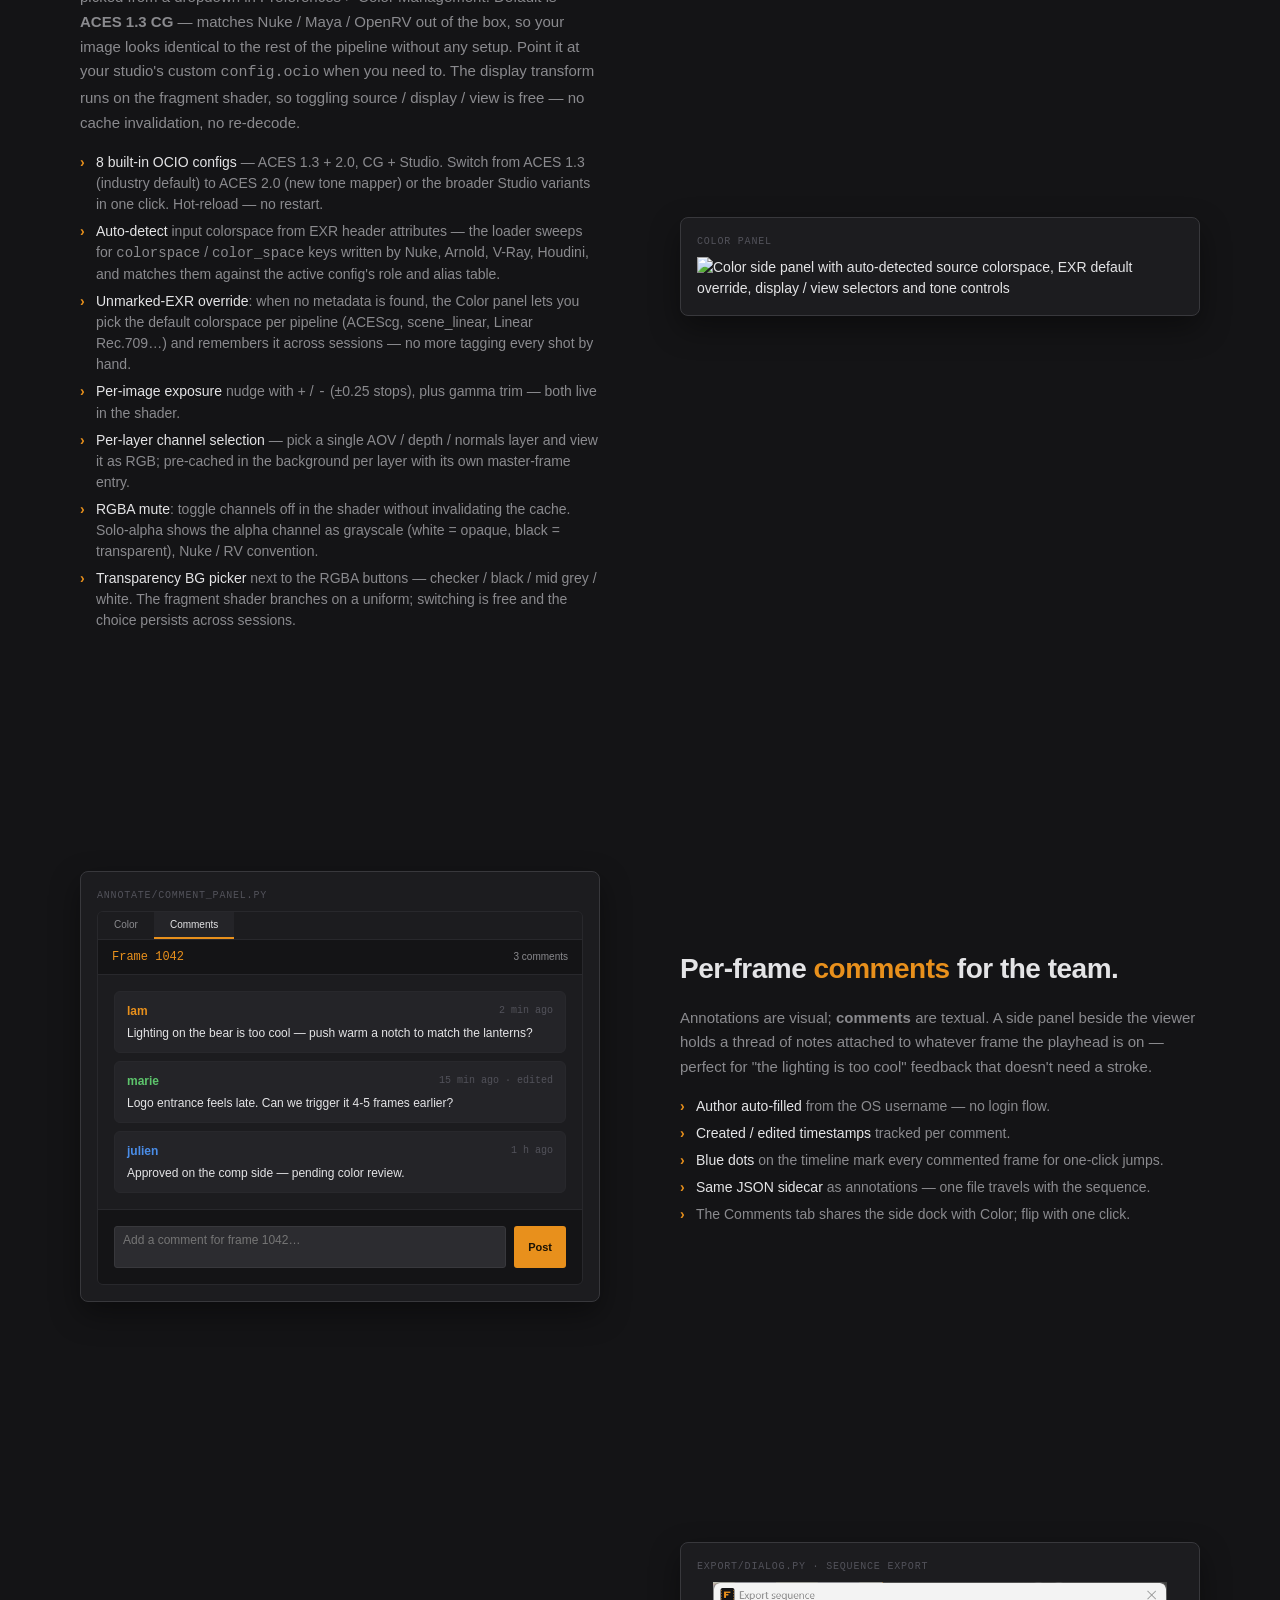
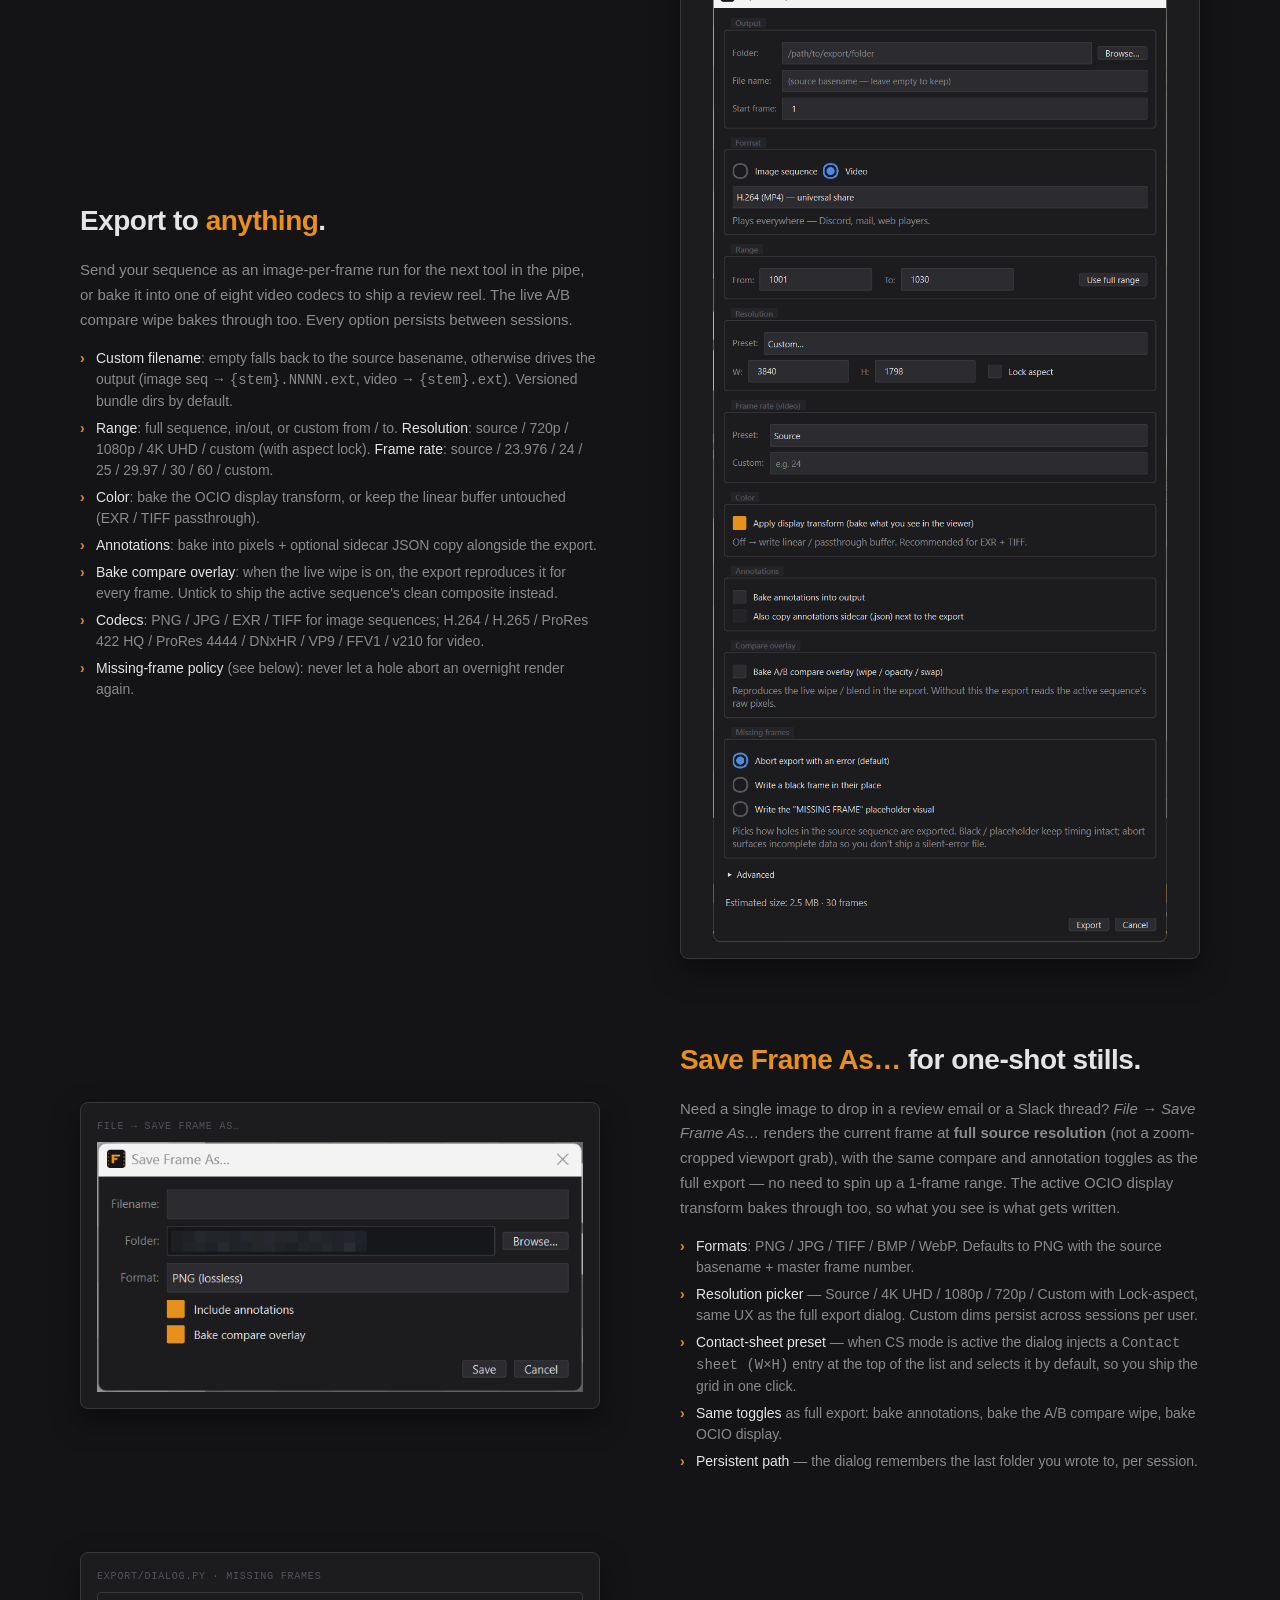
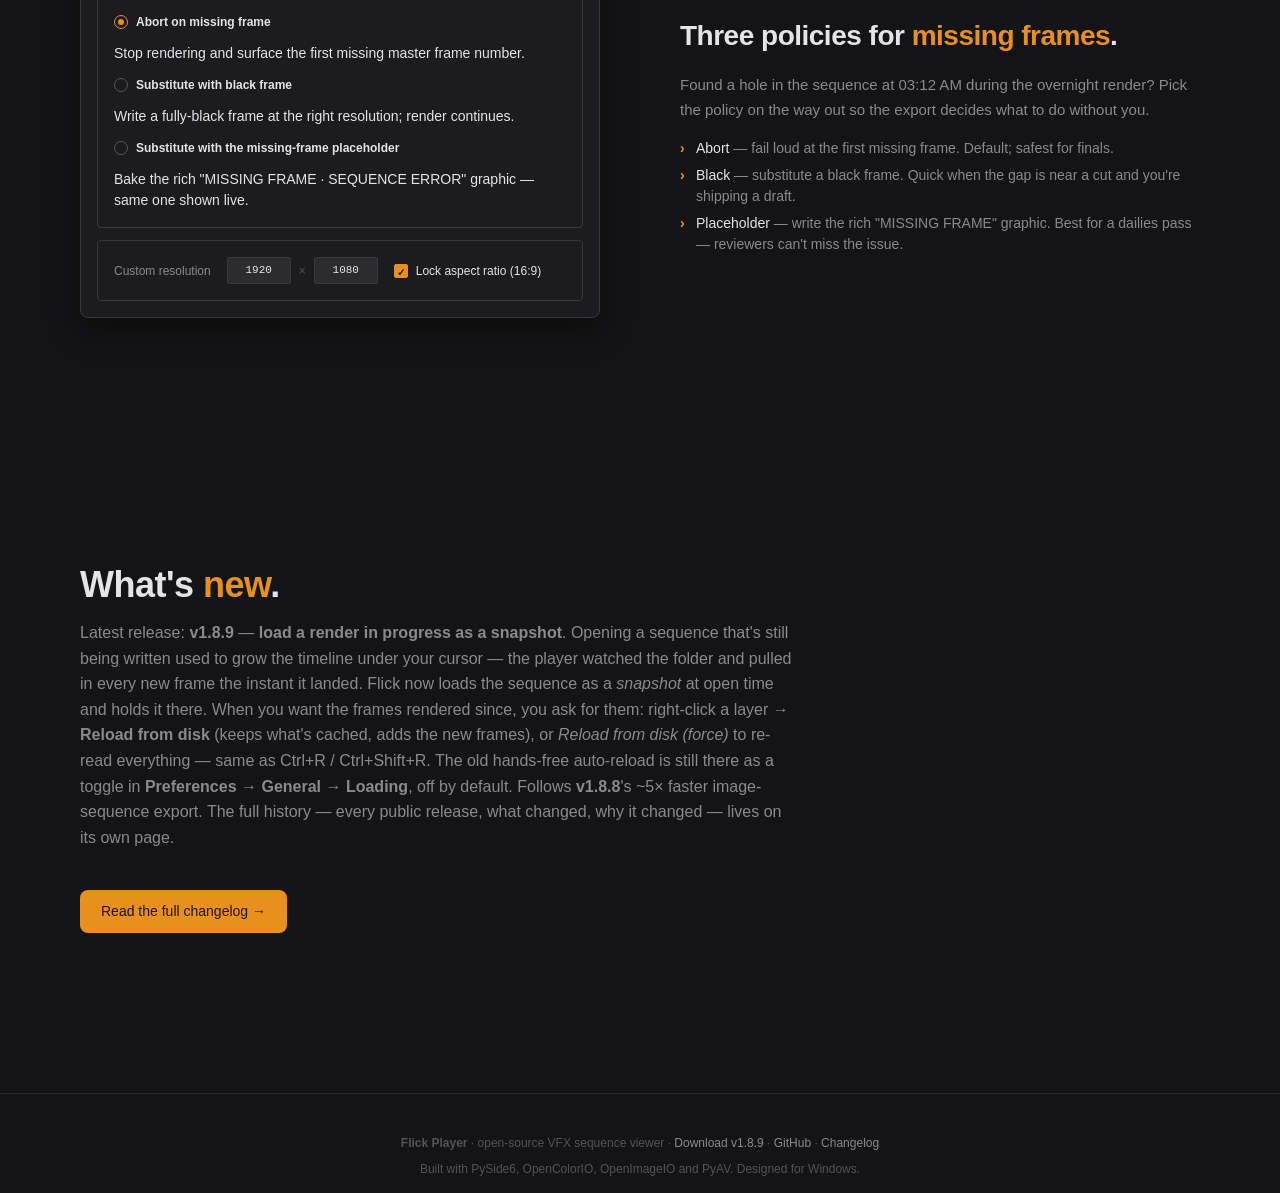
==== commit da976b6e: "release: v1.8.9 Load a render in progress as a snapshot: a loaded sequence no longer auto-grows as n" ====
--- a/docs/website/index.html
+++ b/docs/website/index.html
@@ -47,8 +47,8 @@
   <div class="ctas">
     <a
       class="btn btn-primary"
-      href="https://github.com/llethanh/FlickPlayer/releases/download/v1.8.8/FlickPlayer_v1.8.8.zip"
-    >Download for Windows — v1.8.8</a>
+      href="https://github.com/llethanh/FlickPlayer/releases/download/v1.8.9/FlickPlayer_v1.8.9.zip"
+    >Download for Windows — v1.8.9</a>
     <a class="btn btn-ghost" href="#features">See features →</a>
   </div>
   <p class="dl-note" style="margin-top: var(--s-sm); font-size: 0.9em; opacity: 0.6;">
@@ -743,20 +743,20 @@
 <section id="changelog" class="changelog-teaser">
   <h2>What's <span class="accent">new</span>.</h2>
   <p class="lede">
-    Latest release: <strong>v1.8.8</strong> — <strong>image-sequence
-    export, ~5× faster</strong>. Rendering a clip out to a PNG/EXR/TIFF
-    sequence used to grind one frame at a time: decode → ACES colour
-    math → resize → encode, all serial, pinned near 2&nbsp;fps no matter
-    how many cores you had. The decode has to stay in order (the video
-    decoder isn't thread-safe), but everything after it — the OCIO
-    transform and the file encode — is independent per frame and, it
-    turns out, releases the GIL. Flick now fans those stages across a
-    worker pool: measured <strong>2.0 → 10.2&nbsp;fps</strong> at 1080p
-    with the ACES display transform on. A 1219-frame export drops from
-    ~14&nbsp;min to ~3. Video-container output (MOV/MP4) stays serial,
-    as the encoder demands. Follows <strong>v1.8.7</strong>'s faster
-    network EXR review. The full history — every public release, what
-    changed, why it changed — lives on its own page.
+    Latest release: <strong>v1.8.9</strong> — <strong>load a render in
+    progress as a snapshot</strong>. Opening a sequence that's still
+    being written used to grow the timeline under your cursor — the
+    player watched the folder and pulled in every new frame the instant
+    it landed. Flick now loads the sequence as a <em>snapshot</em> at
+    open time and holds it there. When you want the frames rendered
+    since, you ask for them: right-click a layer → <strong>Reload from
+    disk</strong> (keeps what's cached, adds the new frames), or
+    <em>Reload from disk (force)</em> to re-read everything — same as
+    Ctrl+R / Ctrl+Shift+R. The old hands-free auto-reload is still
+    there as a toggle in <strong>Preferences → General → Loading</strong>,
+    off by default. Follows <strong>v1.8.8</strong>'s ~5× faster
+    image-sequence export. The full history — every public release,
+    what changed, why it changed — lives on its own page.
   </p>
   <p style="margin-top: var(--s-md);">
     <a class="btn btn-primary" href="changelog.html">Read the full changelog →</a>
@@ -766,7 +766,7 @@
 <!-- ============================================================ Footer -->
 <footer id="download">
   <p>
-    <strong>Flick Player</strong> · open-source VFX sequence viewer · <a href="https://github.com/llethanh/FlickPlayer/releases/download/v1.8.8/FlickPlayer_v1.8.8.zip">Download v1.8.8</a> · <a href="https://github.com/llethanh/FlickPlayer">GitHub</a> · <a href="changelog.html">Changelog</a>
+    <strong>Flick Player</strong> · open-source VFX sequence viewer · <a href="https://github.com/llethanh/FlickPlayer/releases/download/v1.8.9/FlickPlayer_v1.8.9.zip">Download v1.8.9</a> · <a href="https://github.com/llethanh/FlickPlayer">GitHub</a> · <a href="changelog.html">Changelog</a>
   </p>
   <p style="margin-top: var(--s-sm);">
     Built with PySide6, OpenColorIO, OpenImageIO and PyAV. Designed for Windows.
